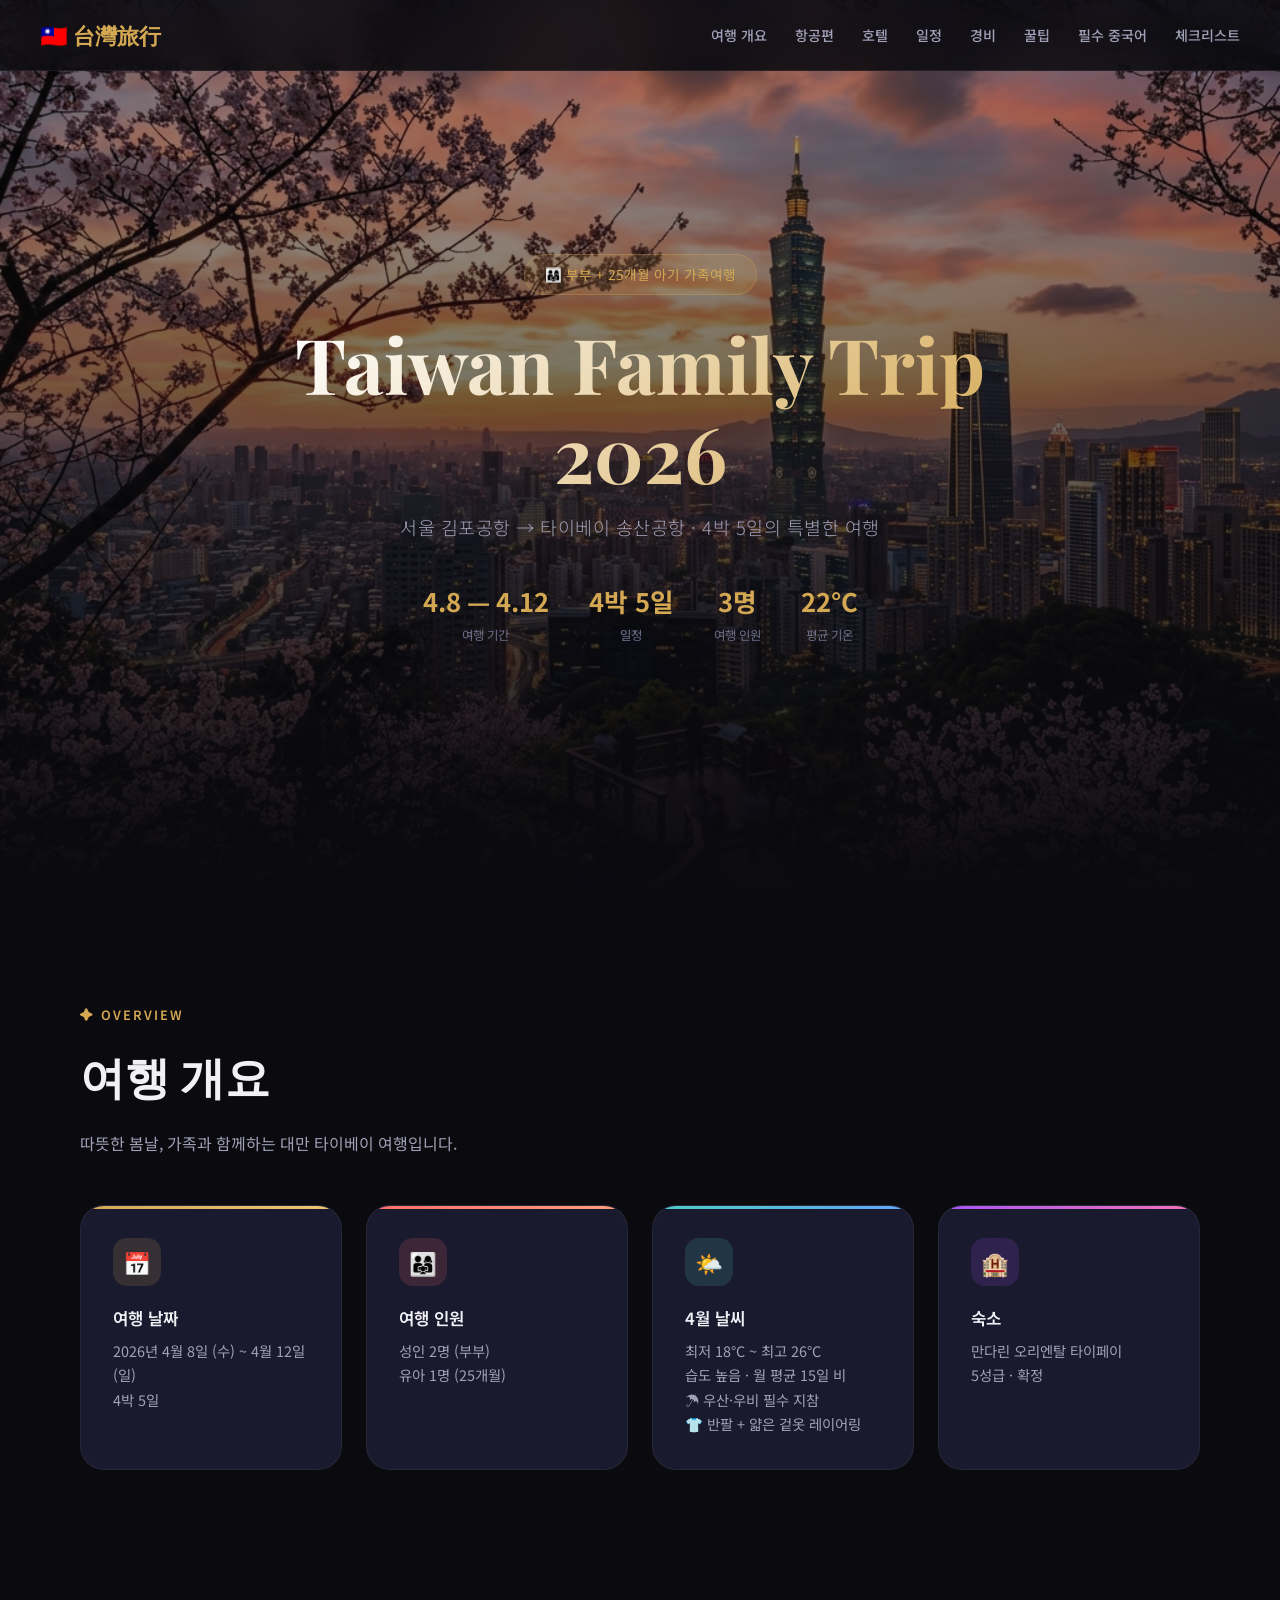
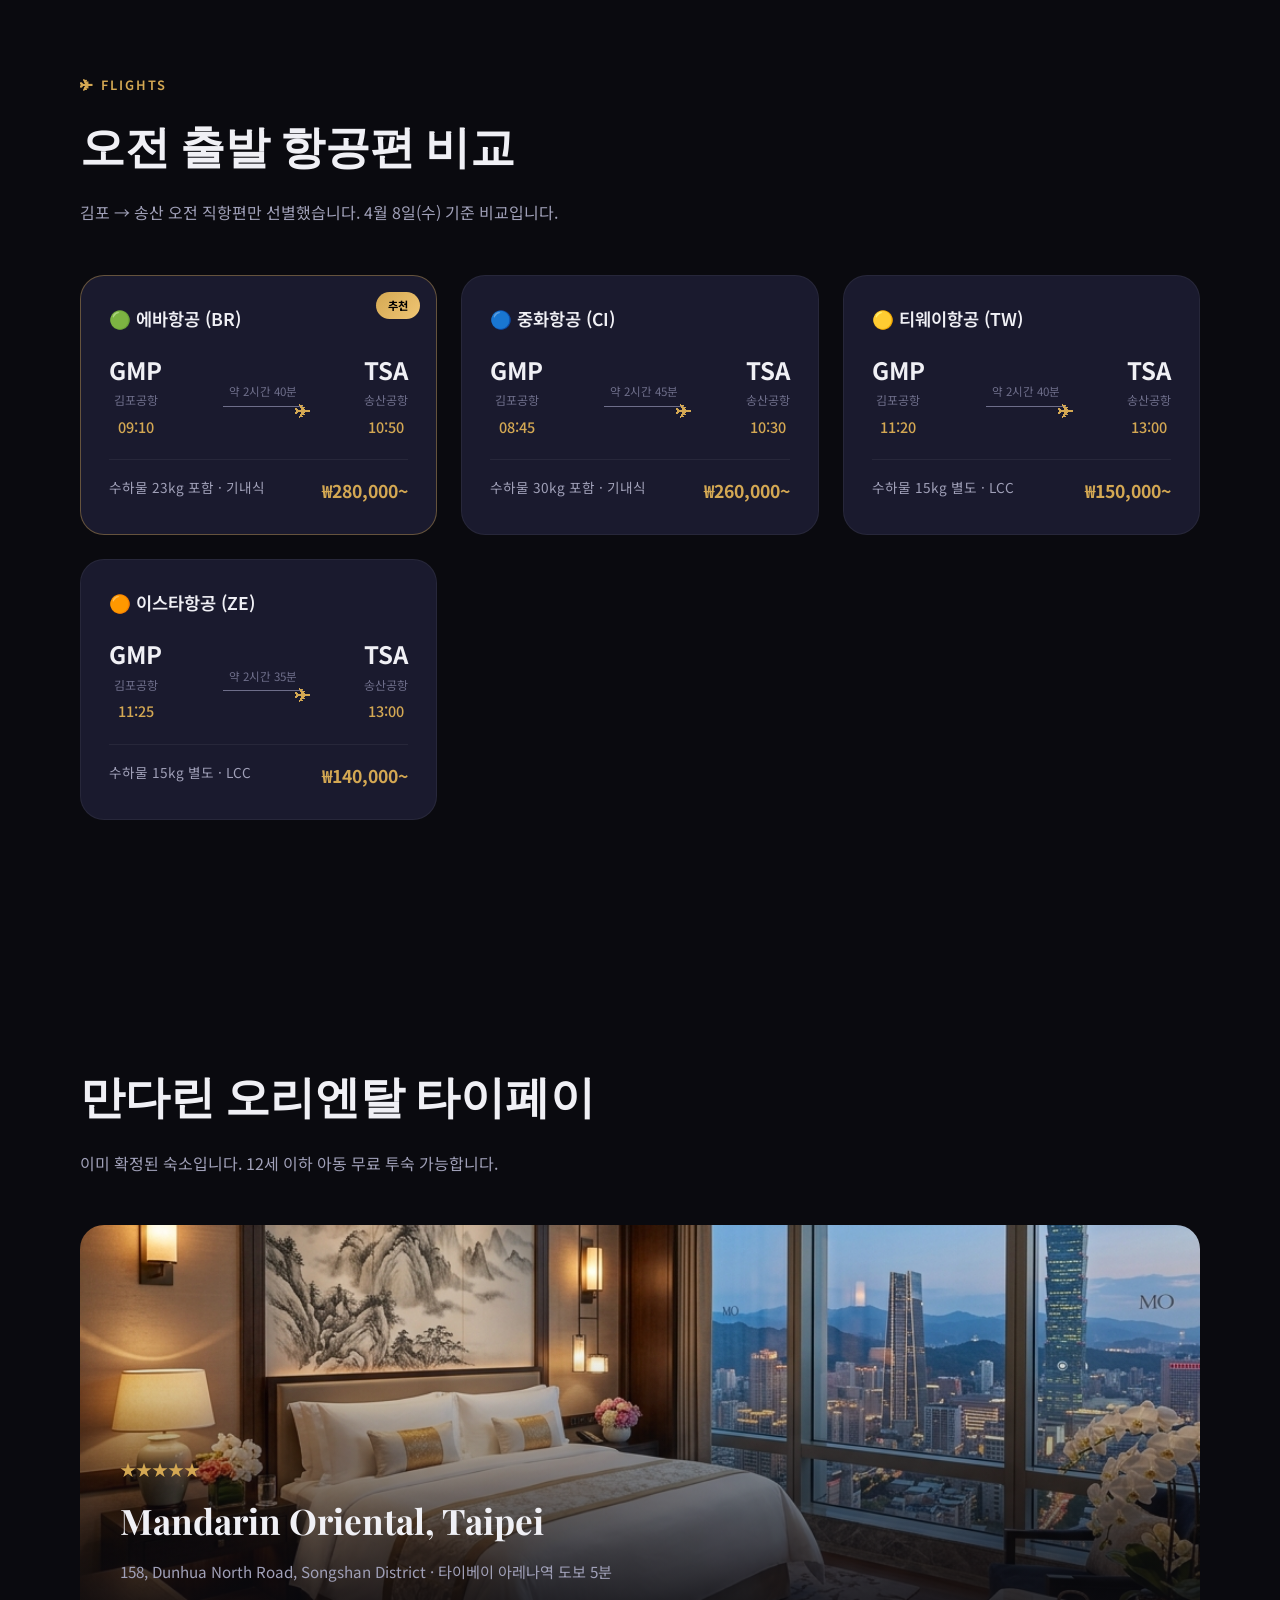
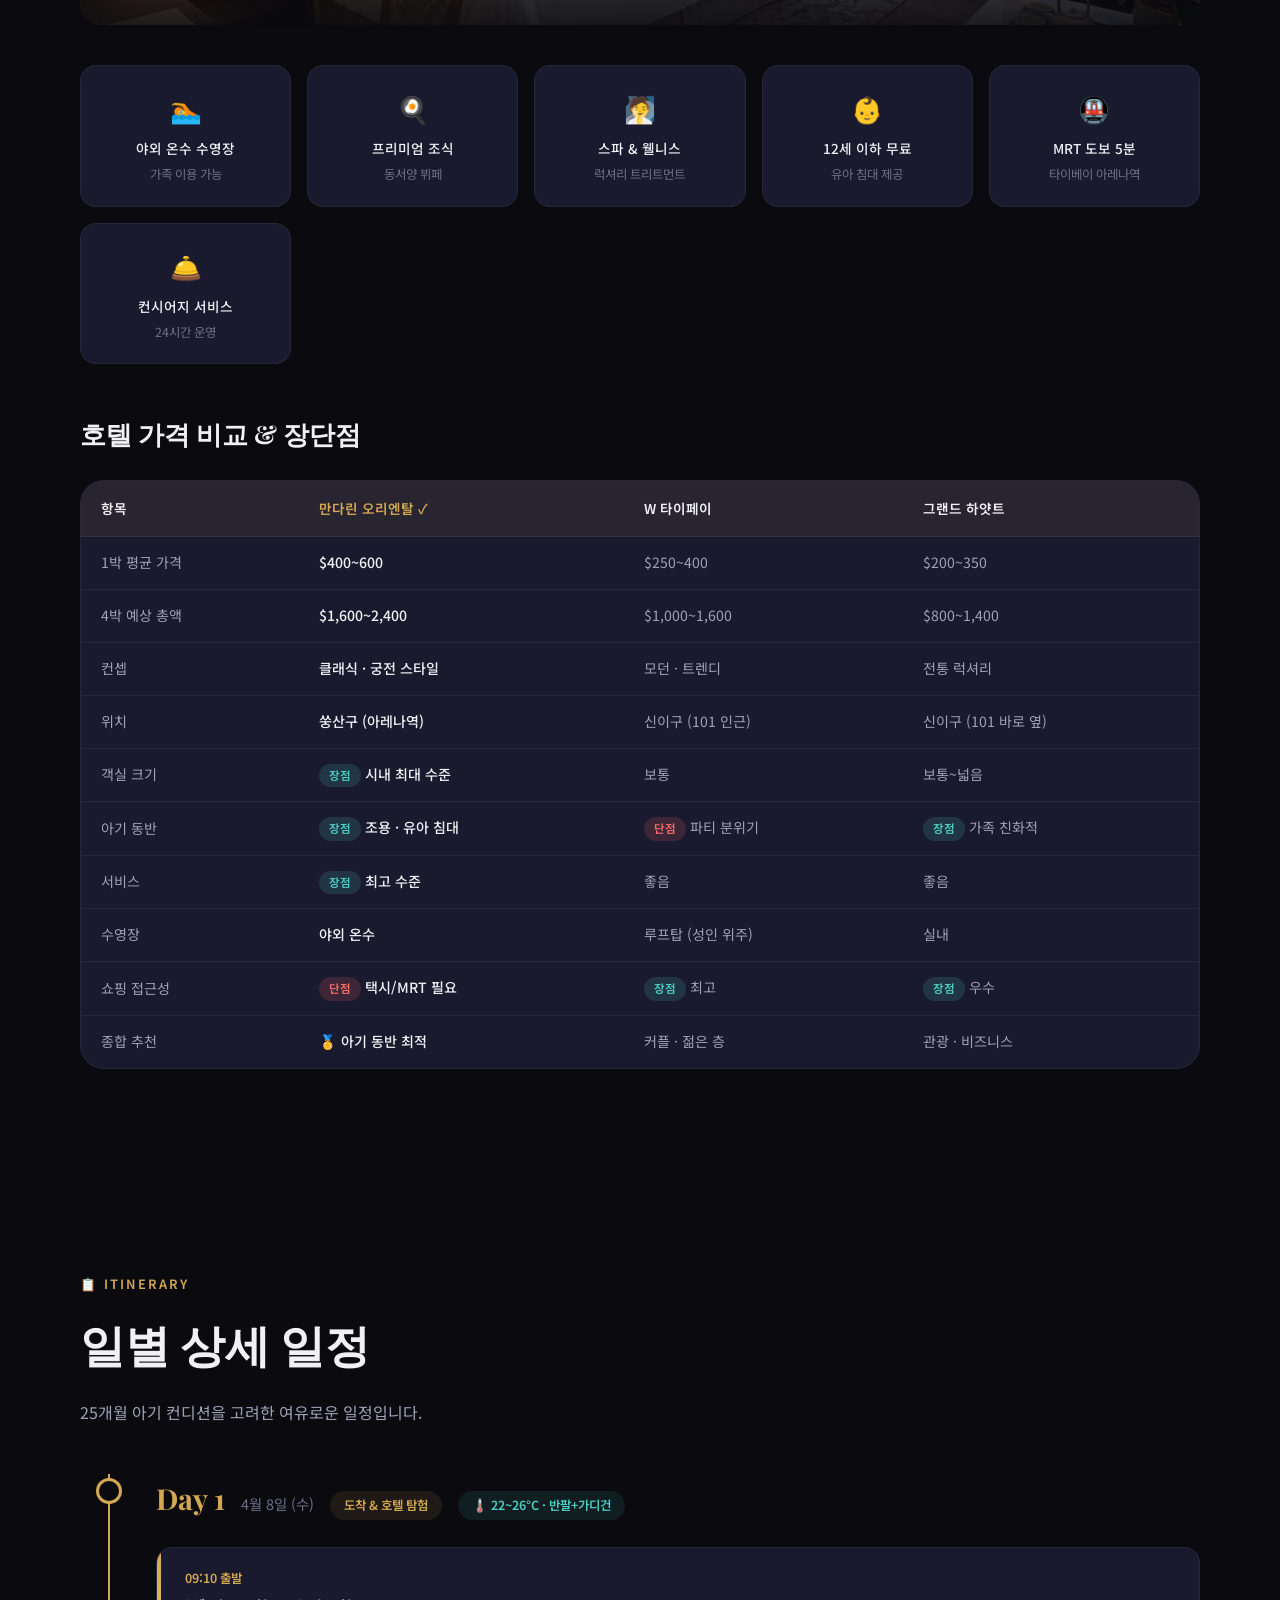
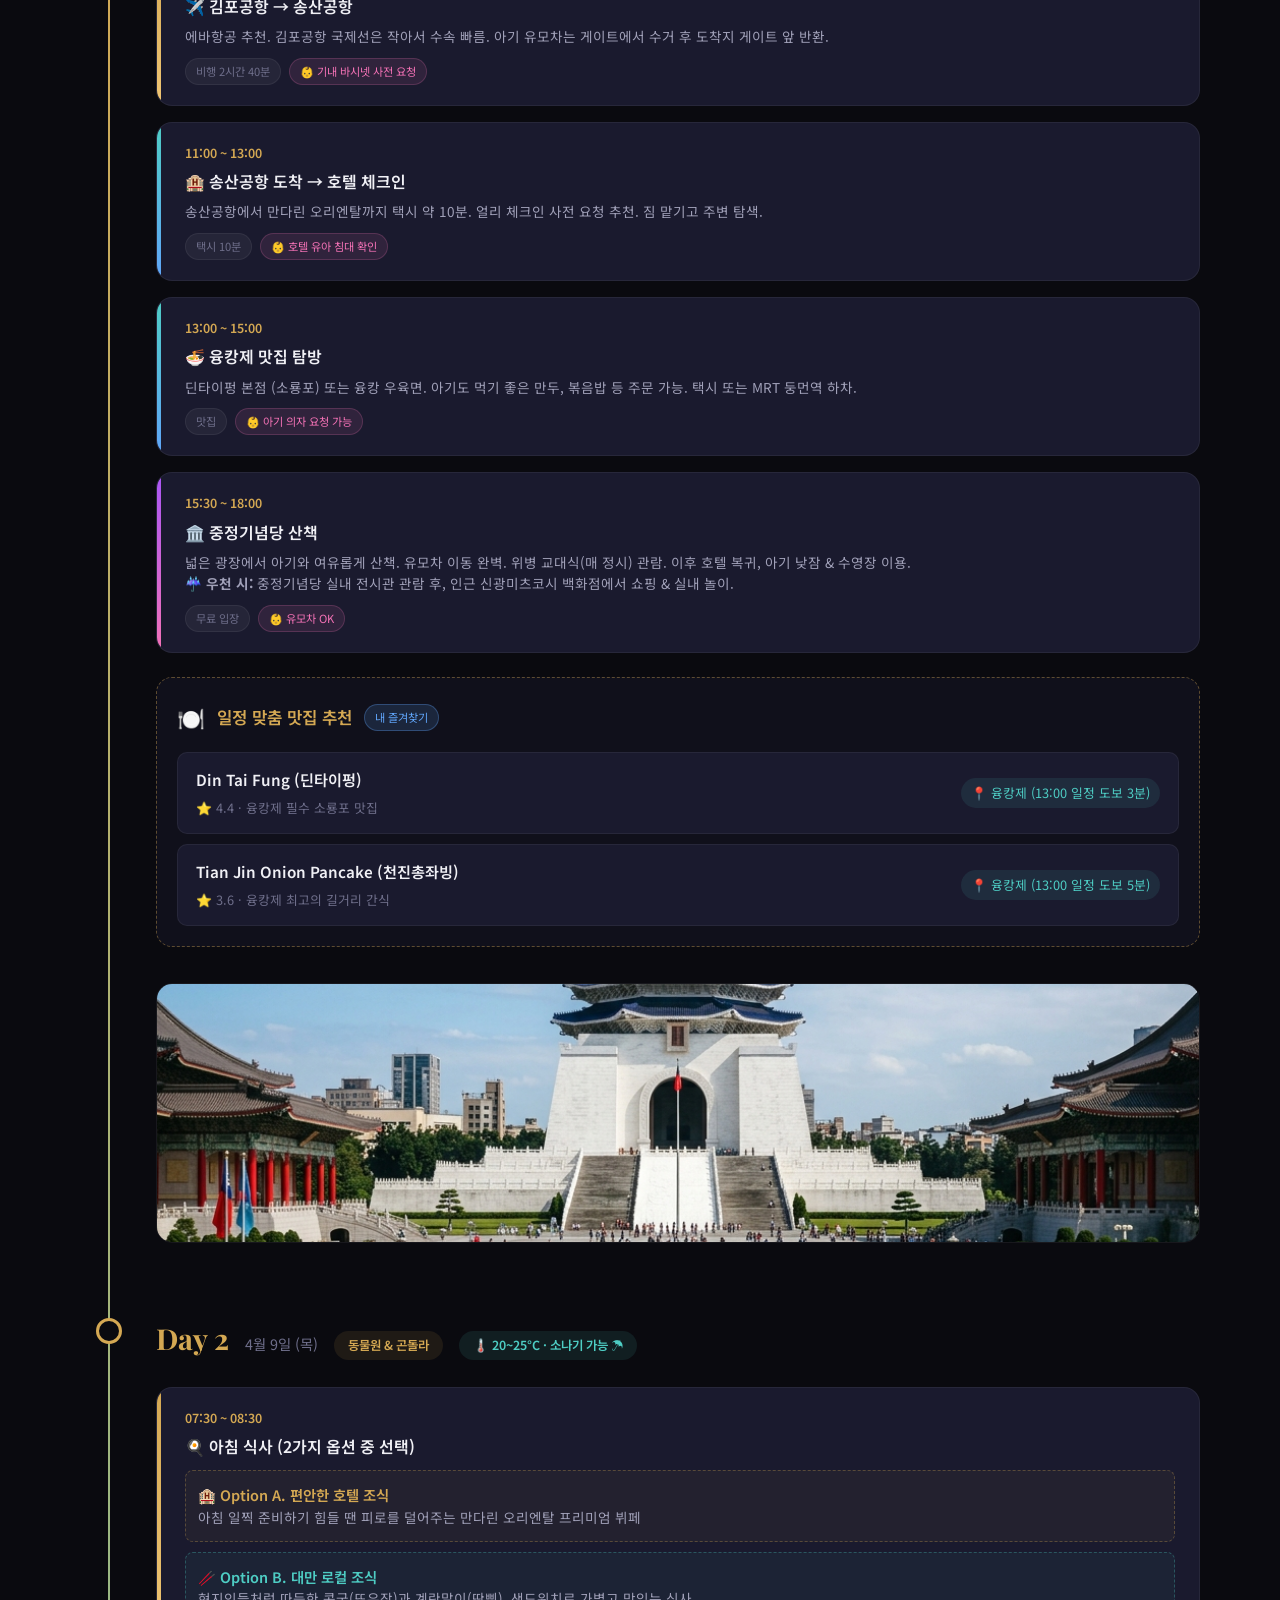
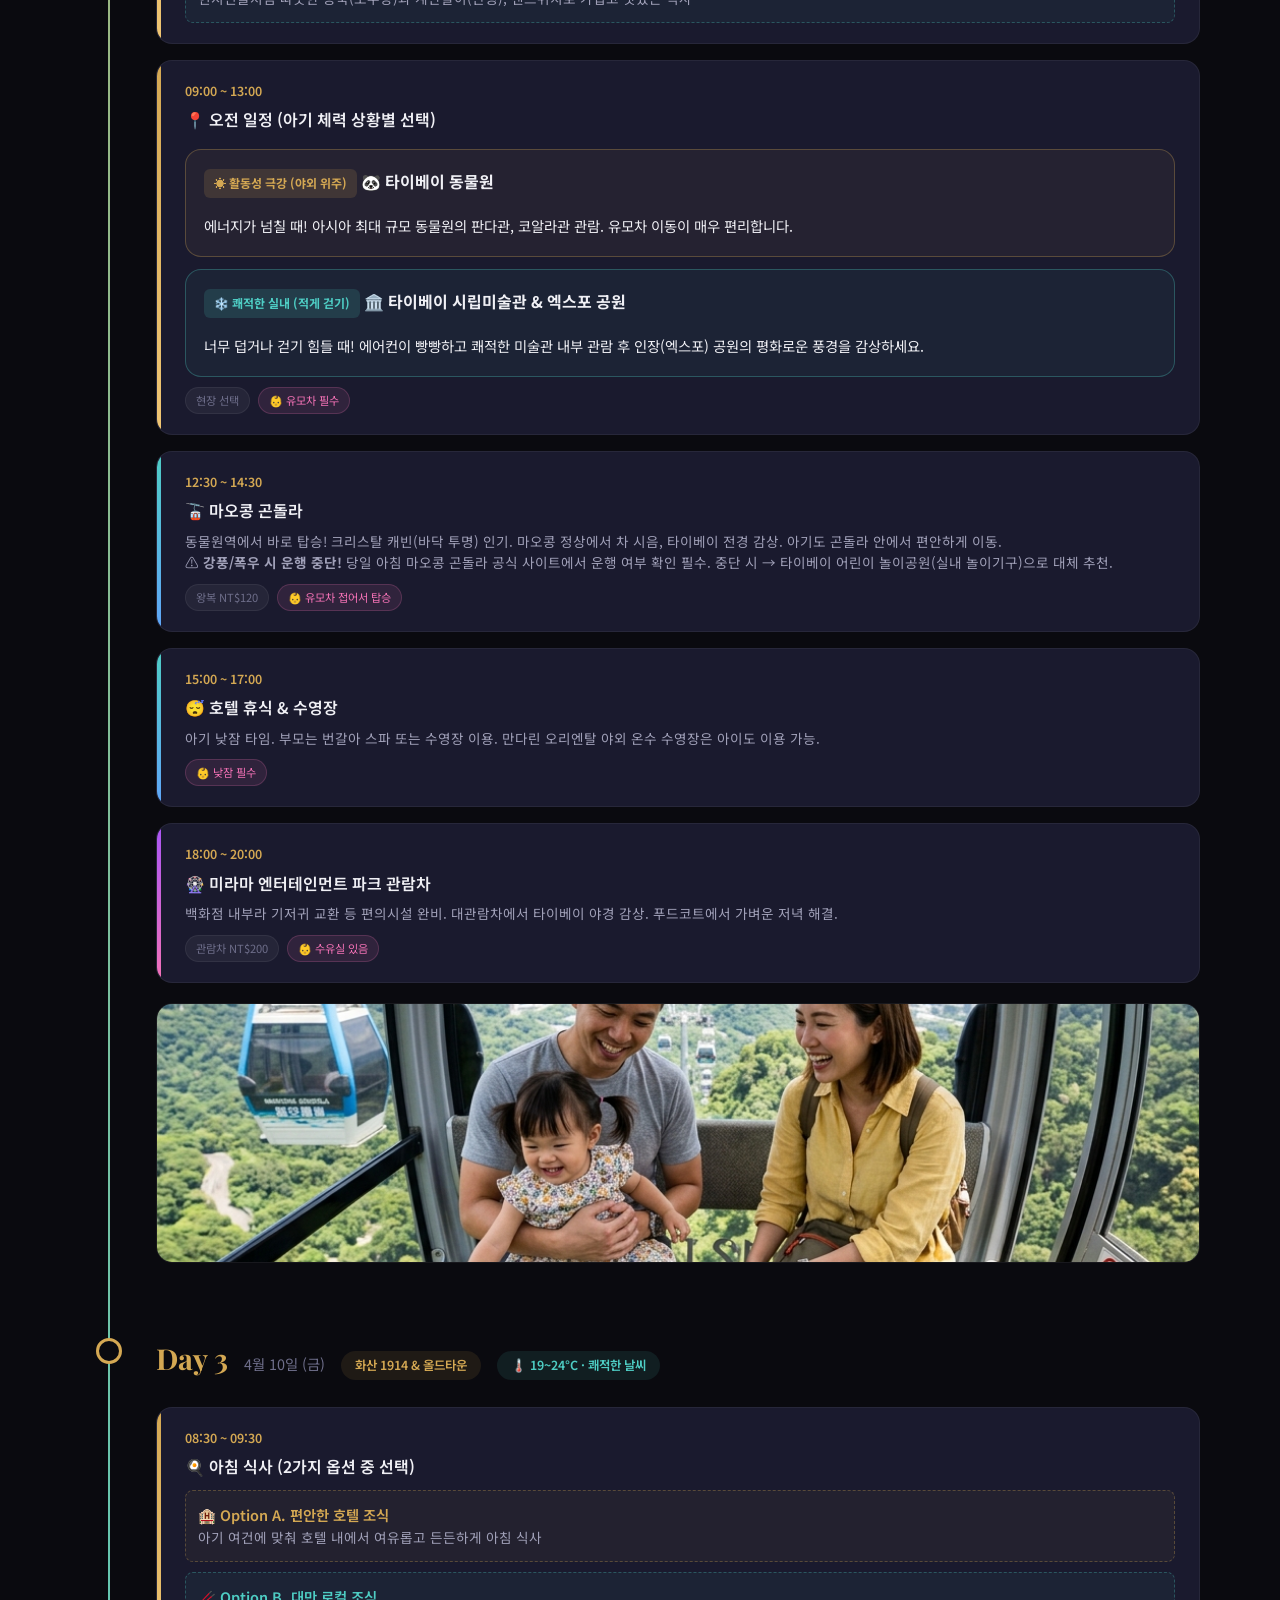
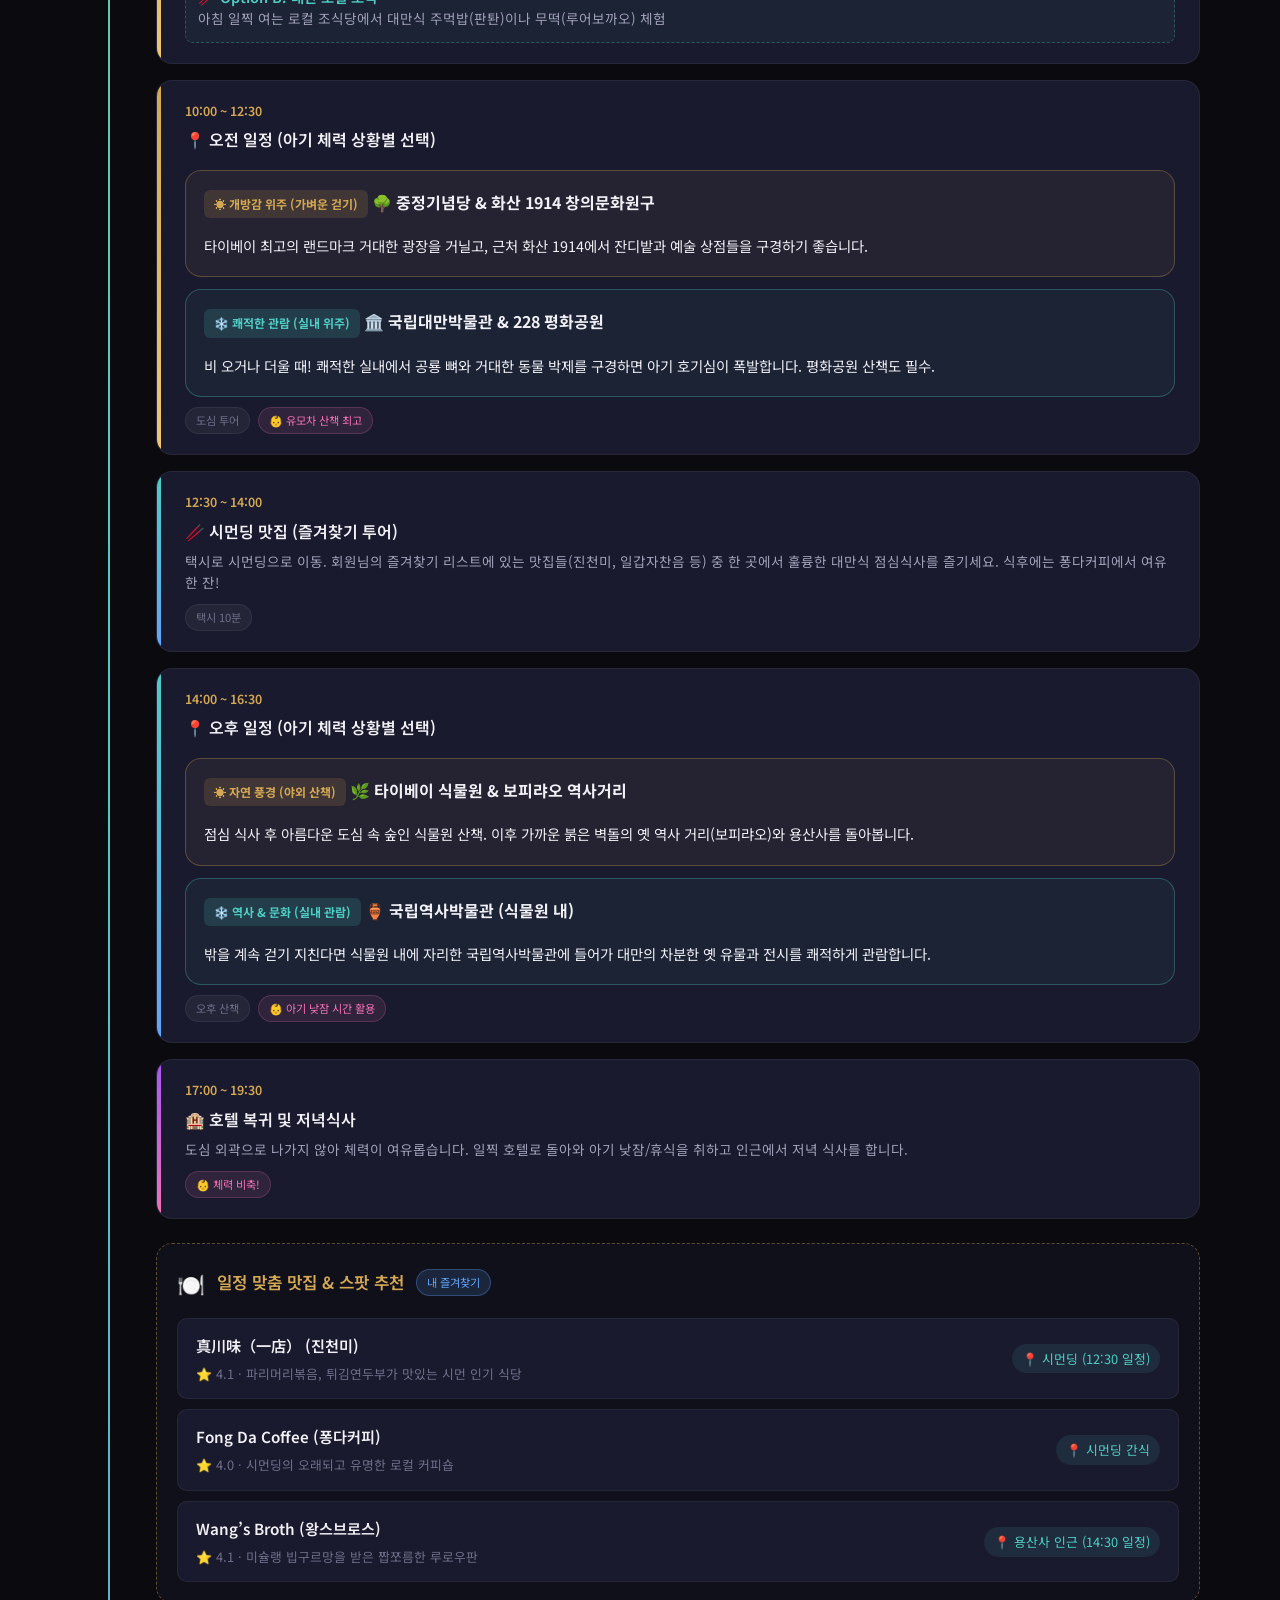
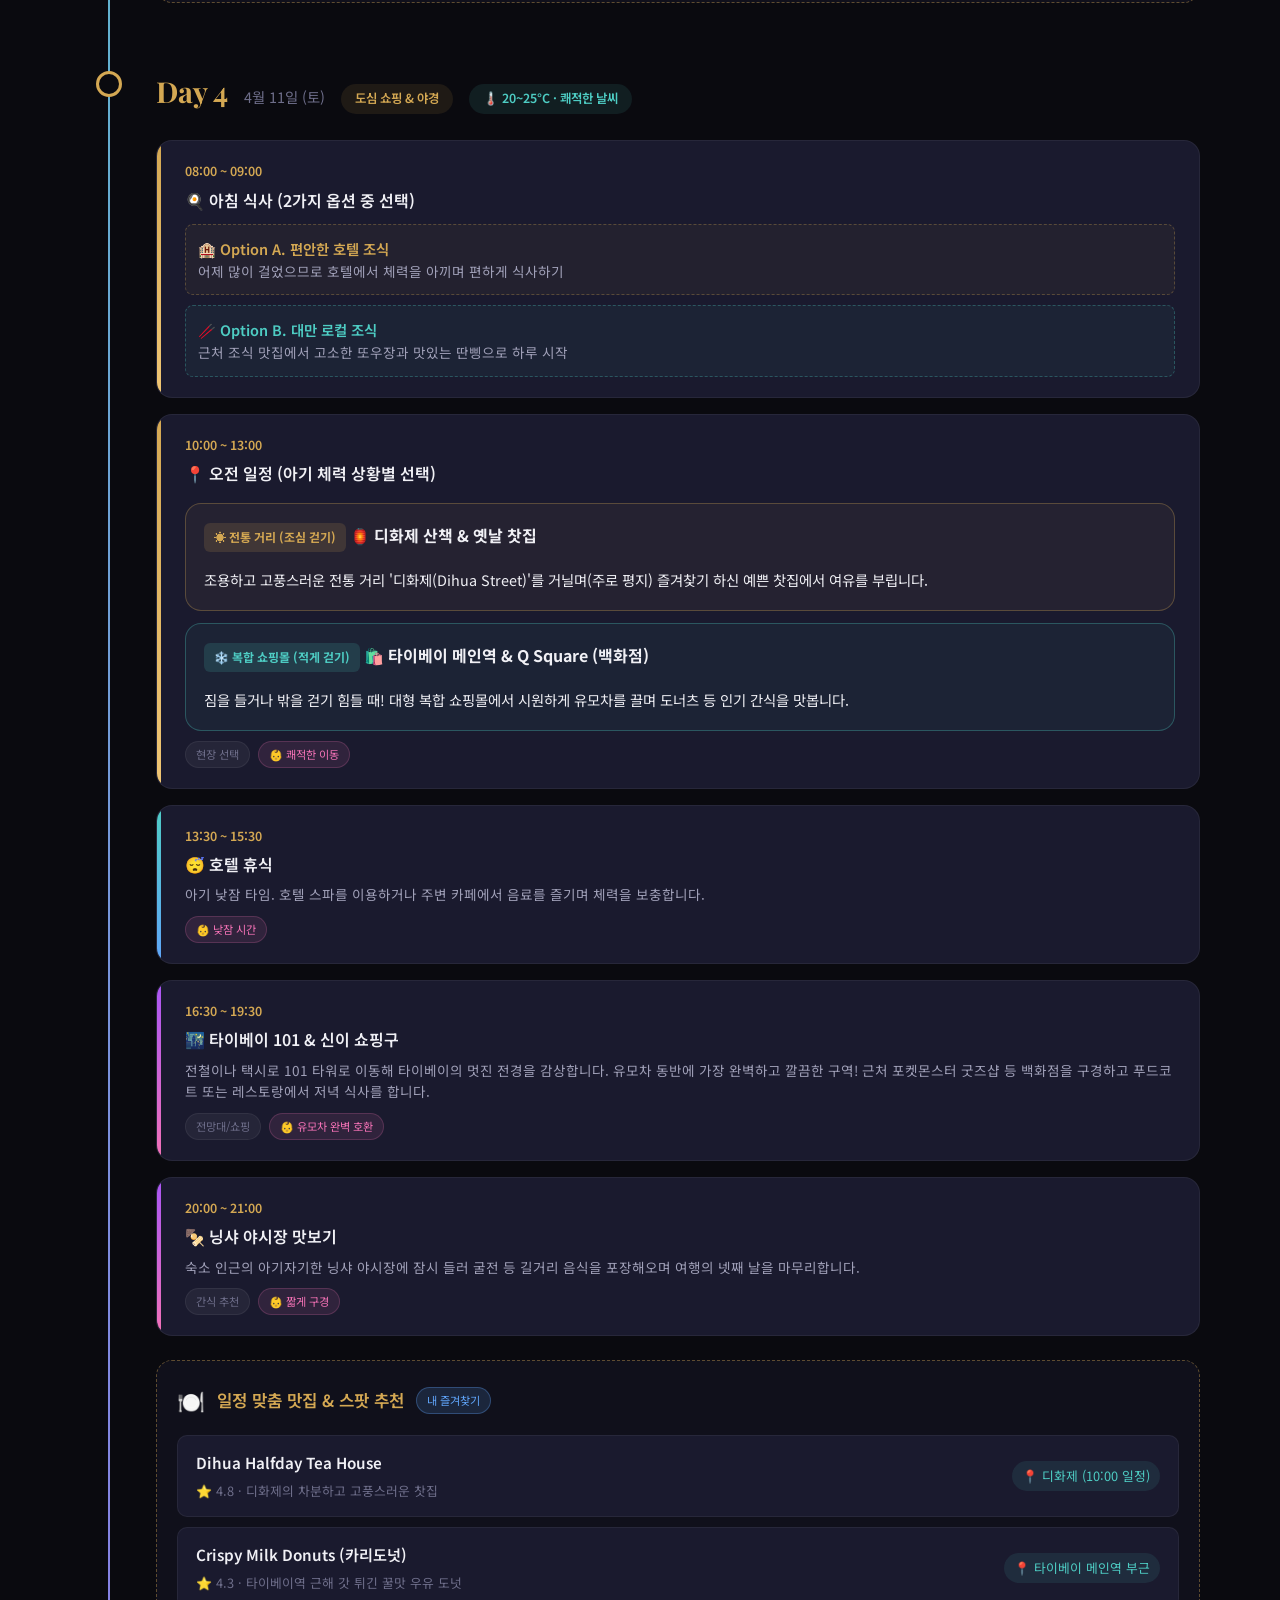
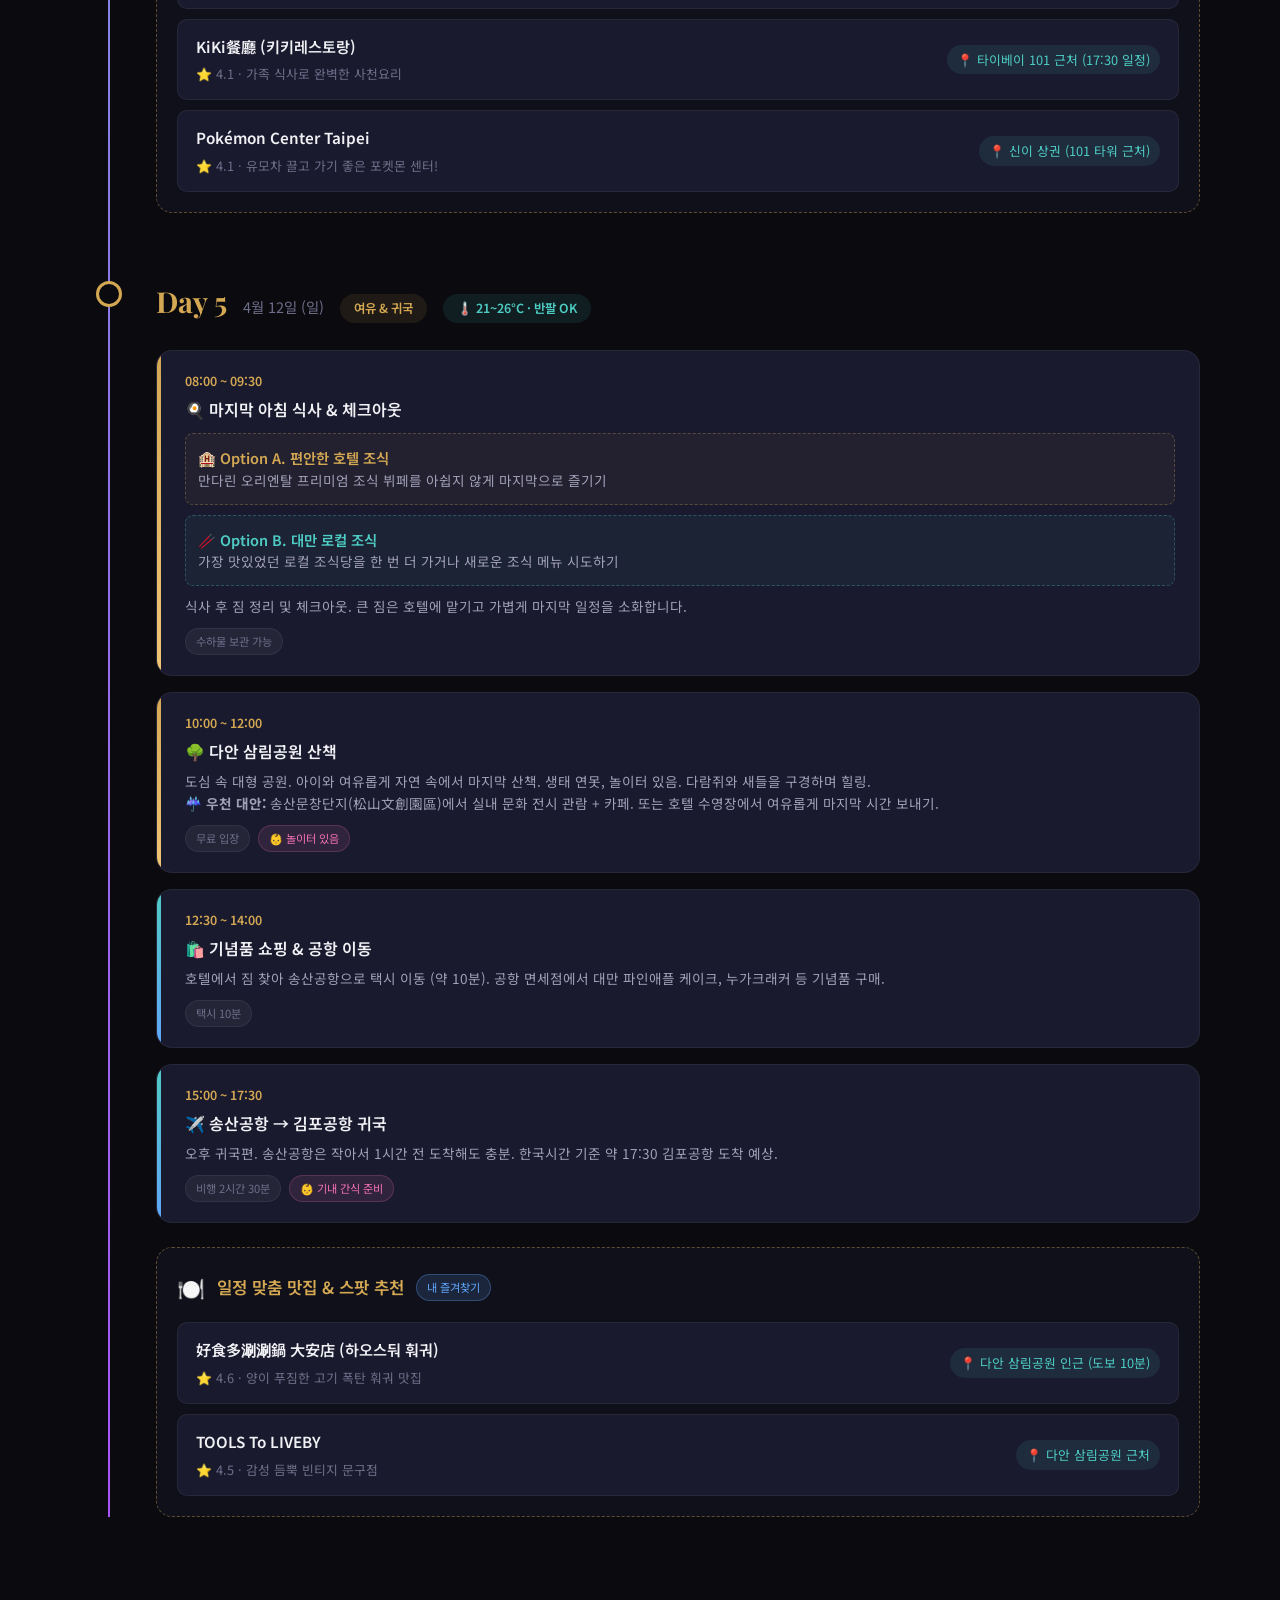
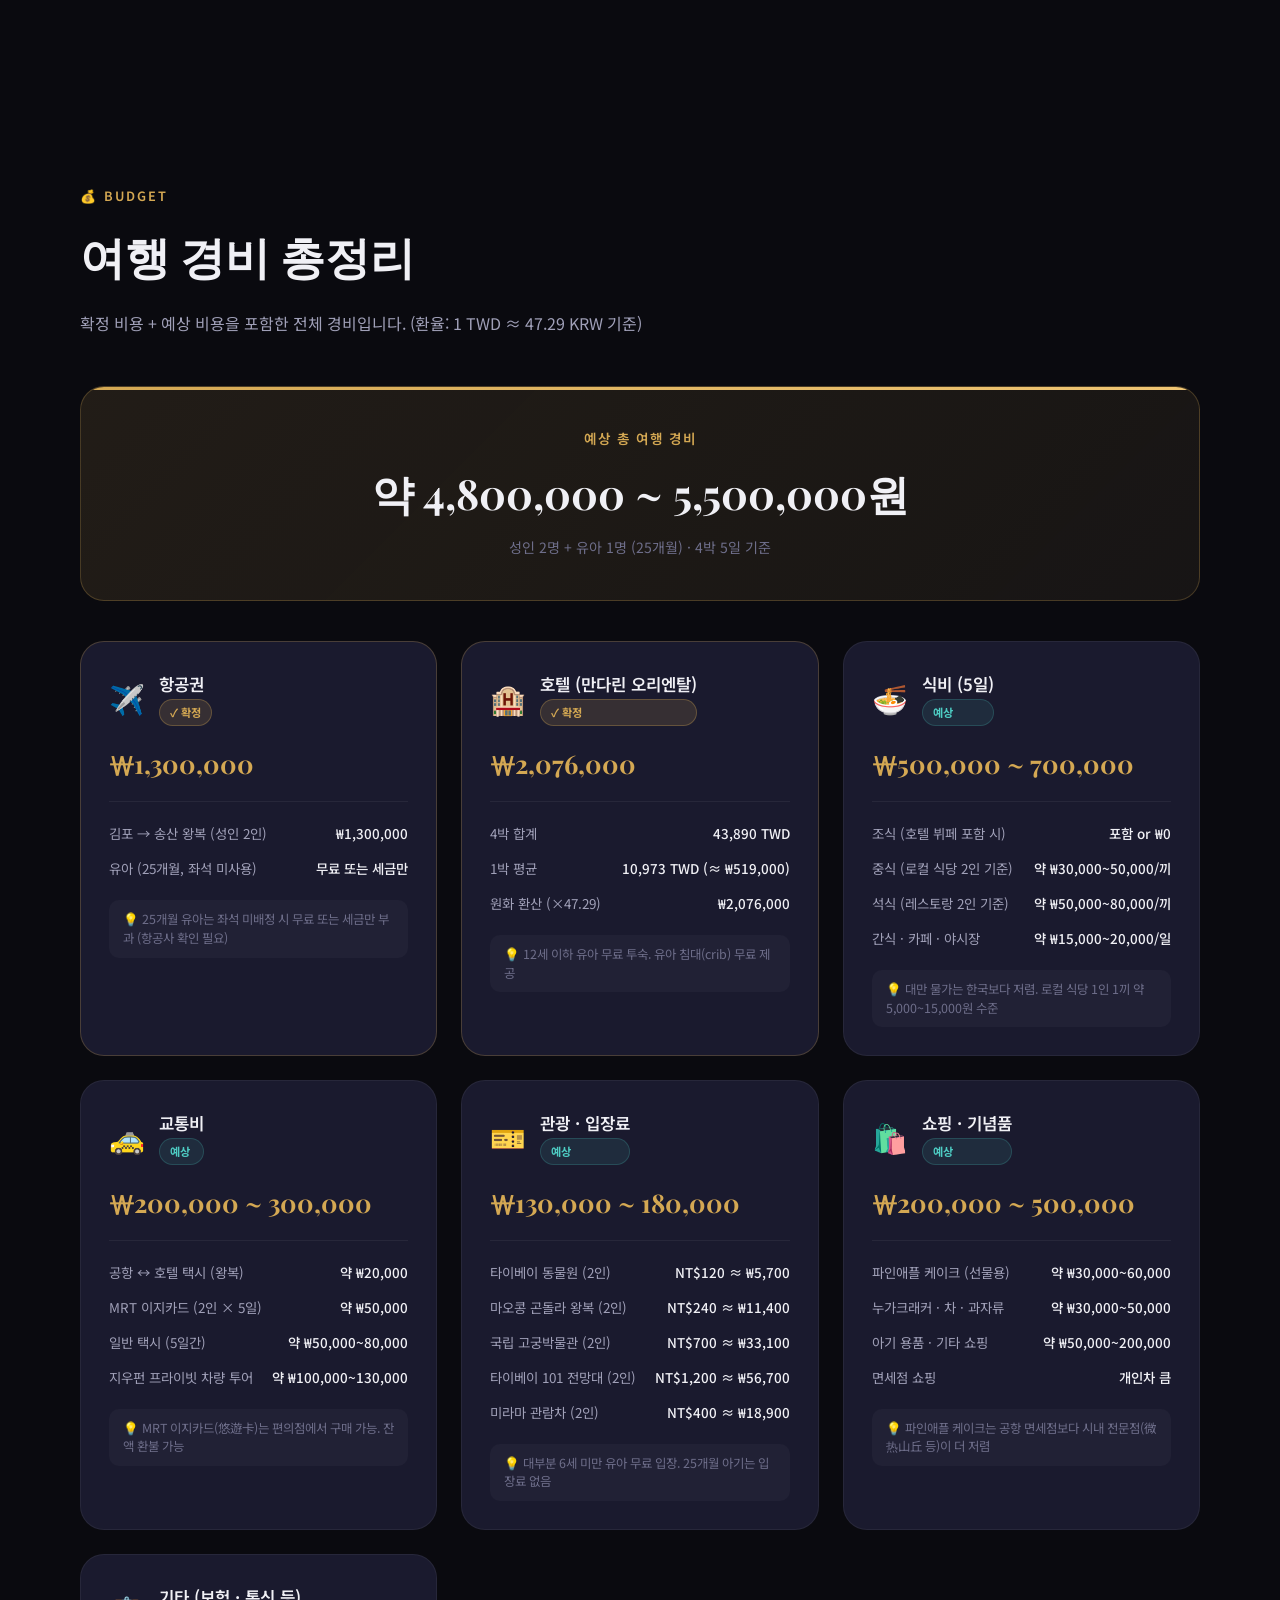
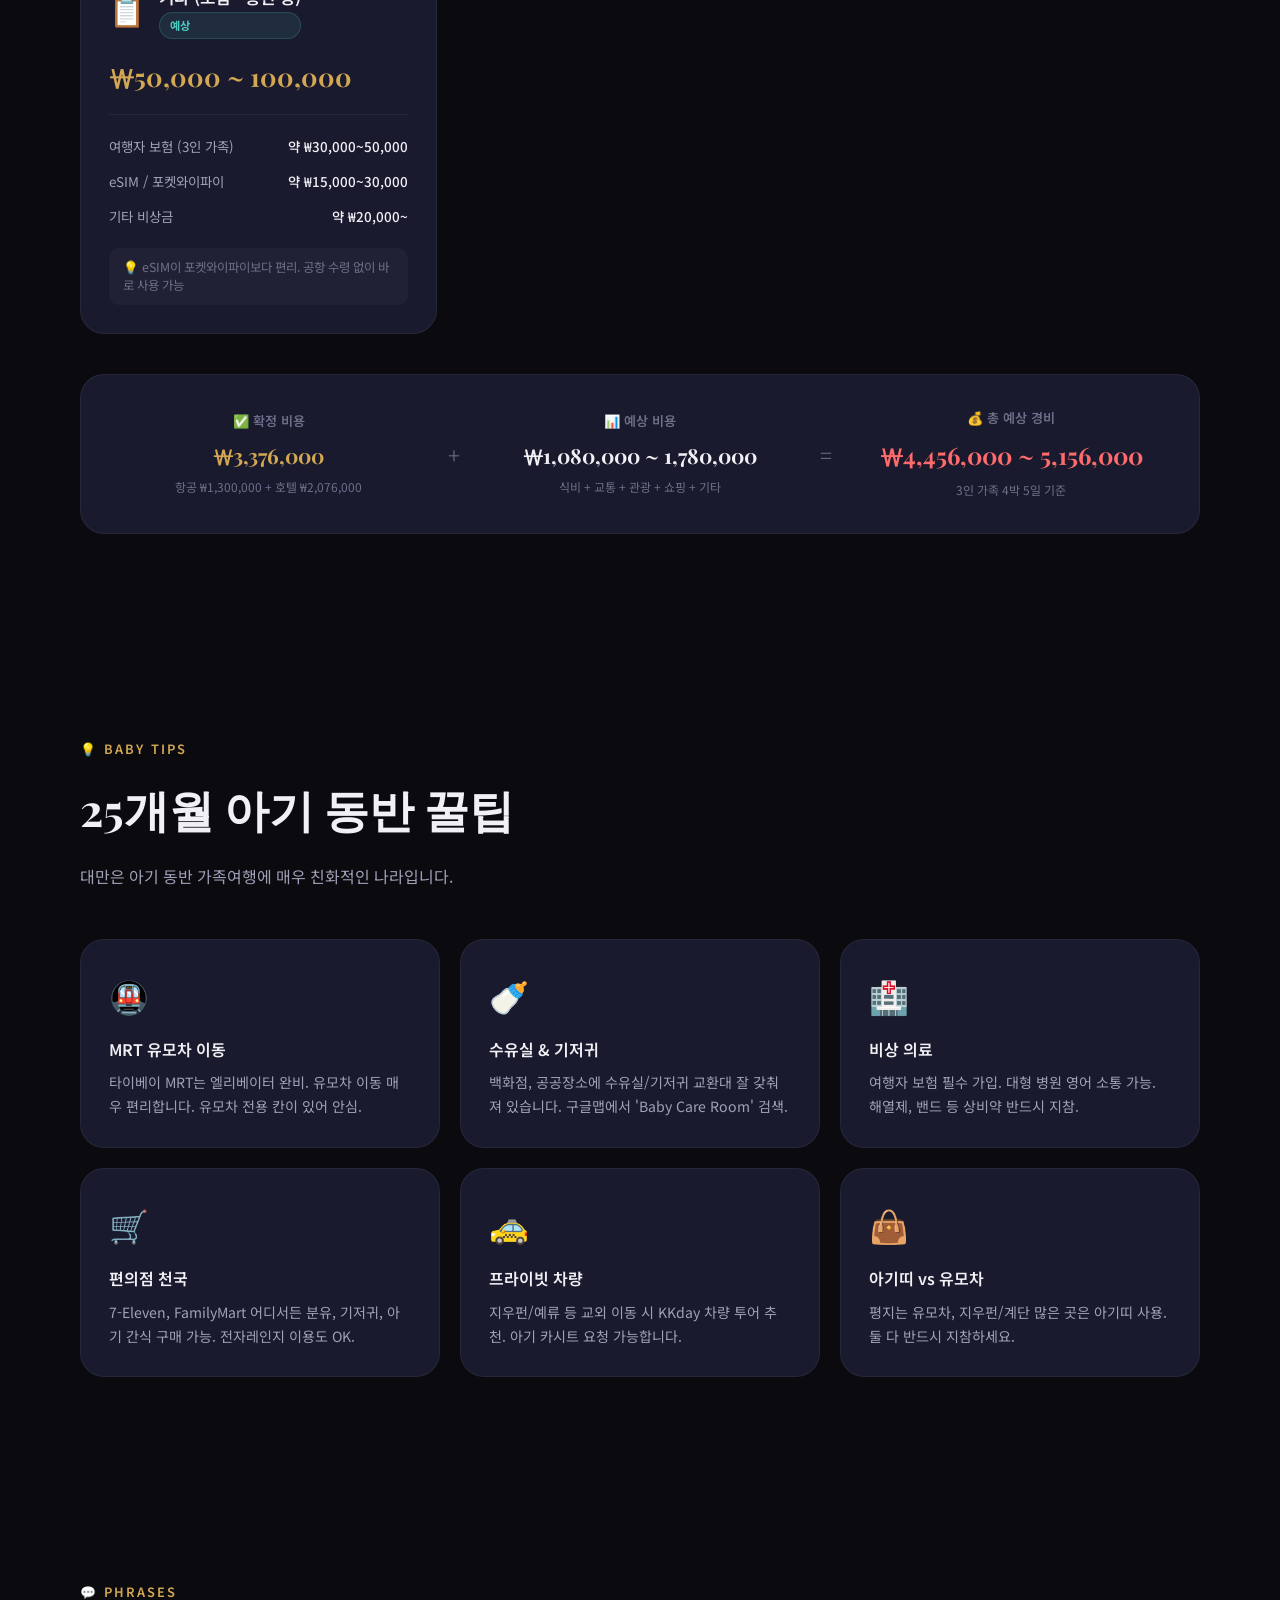
==== index.html @ ef19e32a "대만 여행 일정표 첫 커밋" ====
<!DOCTYPE html>
<html lang="ko">
<head>
  <meta charset="UTF-8">
  <meta name="viewport" content="width=device-width, initial-scale=1.0">
  <meta name="description" content="2026년 4월 8일~12일 서울 김포공항에서 대만 송산공항 가족여행 일정표. 부부 + 25개월 아기와 함께하는 완벽한 타이베이 여행.">
  <title>台灣旅行 — 우리 가족의 대만 여행 일정</title>
  <link rel="stylesheet" href="style.css">
</head>
<body>

<!-- NAV -->
<nav class="nav" id="nav">
  <div class="nav-logo">🇹🇼 台灣旅行</div>
  <ul class="nav-links">
    <li><a href="#overview">여행 개요</a></li>
    <li><a href="#flights">항공편</a></li>
    <li><a href="#hotel">호텔</a></li>
    <li><a href="#itinerary">일정</a></li>
    <li><a href="#budget">경비</a></li>
    <li><a href="#tips">꿀팁</a></li>
    <li><a href="#language">필수 중국어</a></li>
    <li><a href="#checklist">체크리스트</a></li>
  </ul>
</nav>

<!-- HERO -->
<section class="hero">
  <div class="hero-bg"></div>
  <div class="hero-content">
    <div class="hero-badge">👨‍👩‍👧 부부 + 25개월 아기 가족여행</div>
    <h1 class="hero-title">Taiwan Family Trip<br>2026</h1>
    <p class="hero-sub">서울 김포공항 → 타이베이 송산공항 · 4박 5일의 특별한 여행</p>
    <div class="hero-stats">
      <div class="hero-stat"><div class="hero-stat-value">4.8 — 4.12</div><div class="hero-stat-label">여행 기간</div></div>
      <div class="hero-stat"><div class="hero-stat-value">4박 5일</div><div class="hero-stat-label">일정</div></div>
      <div class="hero-stat"><div class="hero-stat-value">3명</div><div class="hero-stat-label">여행 인원</div></div>
      <div class="hero-stat"><div class="hero-stat-value">22°C</div><div class="hero-stat-label">평균 기온</div></div>
    </div>
  </div>
</section>

<!-- OVERVIEW -->
<section class="section" id="overview">
  <div class="section-label animate-on-scroll">✦ OVERVIEW</div>
  <h2 class="section-title animate-on-scroll">여행 개요</h2>
  <p class="section-desc animate-on-scroll">따뜻한 봄날, 가족과 함께하는 대만 타이베이 여행입니다.</p>
  <div class="overview-grid">
    <div class="overview-card animate-on-scroll">
      <div class="ov-icon gold">📅</div>
      <div class="ov-title">여행 날짜</div>
      <div class="ov-value">2026년 4월 8일 (수) ~ 4월 12일 (일)<br>4박 5일</div>
    </div>
    <div class="overview-card animate-on-scroll">
      <div class="ov-icon coral">👨‍👩‍👧</div>
      <div class="ov-title">여행 인원</div>
      <div class="ov-value">성인 2명 (부부)<br>유아 1명 (25개월)</div>
    </div>
    <div class="overview-card animate-on-scroll">
      <div class="ov-icon teal">🌤️</div>
      <div class="ov-title">4월 날씨</div>
      <div class="ov-value">최저 18°C ~ 최고 26°C<br>습도 높음 · 월 평균 15일 비<br>☂️ 우산·우비 필수 지참<br>👕 반팔 + 얇은 겉옷 레이어링</div>
    </div>
    <div class="overview-card animate-on-scroll">
      <div class="ov-icon purple">🏨</div>
      <div class="ov-title">숙소</div>
      <div class="ov-value">만다린 오리엔탈 타이페이<br>5성급 · 확정</div>
    </div>
  </div>
</section>

<!-- FLIGHTS -->
<section class="section" id="flights">
  <div class="section-label animate-on-scroll">✈ FLIGHTS</div>
  <h2 class="section-title animate-on-scroll">오전 출발 항공편 비교</h2>
  <p class="section-desc animate-on-scroll">김포 → 송산 오전 직항편만 선별했습니다. 4월 8일(수) 기준 비교입니다.</p>
  <div class="flight-cards">
    <!-- EVA -->
    <div class="flight-card recommended animate-on-scroll">
      <div class="flight-badge">추천</div>
      <div class="flight-airline">🟢 에바항공 (BR)</div>
      <div class="flight-route">
        <div class="flight-point">
          <div class="flight-code">GMP</div>
          <div class="flight-name">김포공항</div>
          <div class="flight-time">09:10</div>
        </div>
        <div class="flight-arrow">
          <span>약 2시간 40분</span>
          <div class="line"></div>
        </div>
        <div class="flight-point">
          <div class="flight-code">TSA</div>
          <div class="flight-name">송산공항</div>
          <div class="flight-time">10:50</div>
        </div>
      </div>
      <div class="flight-meta">
        <span>수하물 23kg 포함 · 기내식</span>
        <span class="flight-price">₩280,000~</span>
      </div>
    </div>
    <!-- China Airlines -->
    <div class="flight-card animate-on-scroll">
      <div class="flight-airline">🔵 중화항공 (CI)</div>
      <div class="flight-route">
        <div class="flight-point">
          <div class="flight-code">GMP</div>
          <div class="flight-name">김포공항</div>
          <div class="flight-time">08:45</div>
        </div>
        <div class="flight-arrow">
          <span>약 2시간 45분</span>
          <div class="line"></div>
        </div>
        <div class="flight-point">
          <div class="flight-code">TSA</div>
          <div class="flight-name">송산공항</div>
          <div class="flight-time">10:30</div>
        </div>
      </div>
      <div class="flight-meta">
        <span>수하물 30kg 포함 · 기내식</span>
        <span class="flight-price">₩260,000~</span>
      </div>
    </div>
    <!-- T'way -->
    <div class="flight-card animate-on-scroll">
      <div class="flight-airline">🟡 티웨이항공 (TW)</div>
      <div class="flight-route">
        <div class="flight-point">
          <div class="flight-code">GMP</div>
          <div class="flight-name">김포공항</div>
          <div class="flight-time">11:20</div>
        </div>
        <div class="flight-arrow">
          <span>약 2시간 40분</span>
          <div class="line"></div>
        </div>
        <div class="flight-point">
          <div class="flight-code">TSA</div>
          <div class="flight-name">송산공항</div>
          <div class="flight-time">13:00</div>
        </div>
      </div>
      <div class="flight-meta">
        <span>수하물 15kg 별도 · LCC</span>
        <span class="flight-price">₩150,000~</span>
      </div>
    </div>
    <!-- Eastar -->
    <div class="flight-card animate-on-scroll">
      <div class="flight-airline">🟠 이스타항공 (ZE)</div>
      <div class="flight-route">
        <div class="flight-point">
          <div class="flight-code">GMP</div>
          <div class="flight-name">김포공항</div>
          <div class="flight-time">11:25</div>
        </div>
        <div class="flight-arrow">
          <span>약 2시간 35분</span>
          <div class="line"></div>
        </div>
        <div class="flight-point">
          <div class="flight-code">TSA</div>
          <div class="flight-name">송산공항</div>
          <div class="flight-time">13:00</div>
        </div>
      </div>
      <div class="flight-meta">
        <span>수하물 15kg 별도 · LCC</span>
        <span class="flight-price">₩140,000~</span>
      </div>
    </div>
  </div>
</section>

<!-- HOTEL -->
<section class="section" id="hotel">
  <div class="section-label animate-on-scroll">🏨 HOTEL</div>
  <h2 class="section-title animate-on-scroll">만다린 오리엔탈 타이페이</h2>
  <p class="section-desc animate-on-scroll">이미 확정된 숙소입니다. 12세 이하 아동 무료 투숙 가능합니다.</p>

  <div class="hotel-hero animate-on-scroll">
    <img src="images/mandarin_oriental.png" alt="만다린 오리엔탈 타이페이">
    <div class="hotel-hero-overlay">
      <div class="hotel-stars">★★★★★</div>
      <div class="hotel-hero-title">Mandarin Oriental, Taipei</div>
      <div class="hotel-hero-sub">158, Dunhua North Road, Songshan District · 타이베이 아레나역 도보 5분</div>
    </div>
  </div>

  <div class="hotel-features animate-on-scroll">
    <div class="hotel-feature"><div class="hotel-feature-icon">🏊</div><div class="hotel-feature-name">야외 온수 수영장</div><div class="hotel-feature-desc">가족 이용 가능</div></div>
    <div class="hotel-feature"><div class="hotel-feature-icon">🍳</div><div class="hotel-feature-name">프리미엄 조식</div><div class="hotel-feature-desc">동서양 뷔페</div></div>
    <div class="hotel-feature"><div class="hotel-feature-icon">🧖</div><div class="hotel-feature-name">스파 & 웰니스</div><div class="hotel-feature-desc">럭셔리 트리트먼트</div></div>
    <div class="hotel-feature"><div class="hotel-feature-icon">👶</div><div class="hotel-feature-name">12세 이하 무료</div><div class="hotel-feature-desc">유아 침대 제공</div></div>
    <div class="hotel-feature"><div class="hotel-feature-icon">🚇</div><div class="hotel-feature-name">MRT 도보 5분</div><div class="hotel-feature-desc">타이베이 아레나역</div></div>
    <div class="hotel-feature"><div class="hotel-feature-icon">🛎️</div><div class="hotel-feature-name">컨시어지 서비스</div><div class="hotel-feature-desc">24시간 운영</div></div>
  </div>

  <!-- Comparison Table -->
  <div class="hotel-compare animate-on-scroll">
    <h3 class="hotel-compare-title">호텔 가격 비교 & 장단점</h3>
    <div style="overflow-x:auto;">
    <table class="compare-table">
      <thead>
        <tr>
          <th>항목</th>
          <th class="highlight">만다린 오리엔탈 ✓</th>
          <th>W 타이페이</th>
          <th>그랜드 하얏트</th>
        </tr>
      </thead>
      <tbody>
        <tr>
          <td>1박 평균 가격</td>
          <td class="highlight">$400~600</td>
          <td>$250~400</td>
          <td>$200~350</td>
        </tr>
        <tr>
          <td>4박 예상 총액</td>
          <td class="highlight">$1,600~2,400</td>
          <td>$1,000~1,600</td>
          <td>$800~1,400</td>
        </tr>
        <tr>
          <td>컨셉</td>
          <td class="highlight">클래식 · 궁전 스타일</td>
          <td>모던 · 트렌디</td>
          <td>전통 럭셔리</td>
        </tr>
        <tr>
          <td>위치</td>
          <td class="highlight">쑹산구 (아레나역)</td>
          <td>신이구 (101 인근)</td>
          <td>신이구 (101 바로 옆)</td>
        </tr>
        <tr>
          <td>객실 크기</td>
          <td class="highlight"><span class="tag-pro">장점</span> 시내 최대 수준</td>
          <td>보통</td>
          <td>보통~넓음</td>
        </tr>
        <tr>
          <td>아기 동반</td>
          <td class="highlight"><span class="tag-pro">장점</span> 조용 · 유아 침대</td>
          <td><span class="tag-con">단점</span> 파티 분위기</td>
          <td><span class="tag-pro">장점</span> 가족 친화적</td>
        </tr>
        <tr>
          <td>서비스</td>
          <td class="highlight"><span class="tag-pro">장점</span> 최고 수준</td>
          <td>좋음</td>
          <td>좋음</td>
        </tr>
        <tr>
          <td>수영장</td>
          <td class="highlight">야외 온수</td>
          <td>루프탑 (성인 위주)</td>
          <td>실내</td>
        </tr>
        <tr>
          <td>쇼핑 접근성</td>
          <td class="highlight"><span class="tag-con">단점</span> 택시/MRT 필요</td>
          <td><span class="tag-pro">장점</span> 최고</td>
          <td><span class="tag-pro">장점</span> 우수</td>
        </tr>
        <tr>
          <td>종합 추천</td>
          <td class="highlight">🥇 아기 동반 최적</td>
          <td>커플 · 젊은 층</td>
          <td>관광 · 비즈니스</td>
        </tr>
      </tbody>
    </table>
    </div>
  </div>
</section>

<!-- ITINERARY -->
<section class="section" id="itinerary">
  <div class="section-label animate-on-scroll">📋 ITINERARY</div>
  <h2 class="section-title animate-on-scroll">일별 상세 일정</h2>
  <p class="section-desc animate-on-scroll">25개월 아기 컨디션을 고려한 여유로운 일정입니다.</p>

  <div class="timeline">

    <!-- DAY 1 -->
    <div class="day-block animate-on-scroll">
      <div class="day-dot"></div>
      <div class="day-header">
        <span class="day-number">Day 1</span>
        <span class="day-date">4월 8일 (수)</span>
        <span class="day-theme">도착 & 호텔 탐험</span>
        <span class="day-theme" style="background:rgba(78,205,196,0.1);color:#4ecdc4;">🌡️ 22~26°C · 반팔+가디건</span>
      </div>
      <div class="schedule-cards">
        <div class="schedule-card">
          <div class="schedule-time-bar morning"></div>
          <div class="schedule-body">
            <div class="schedule-time">09:10 출발</div>
            <div class="schedule-title">✈️ 김포공항 → 송산공항</div>
            <div class="schedule-desc">에바항공 추천. 김포공항 국제선은 작아서 수속 빠름. 아기 유모차는 게이트에서 수거 후 도착지 게이트 앞 반환.</div>
            <div class="schedule-tags">
              <span class="schedule-tag">비행 2시간 40분</span>
              <span class="schedule-tag baby">👶 기내 바시넷 사전 요청</span>
            </div>
          </div>
        </div>
        <div class="schedule-card">
          <div class="schedule-time-bar afternoon"></div>
          <div class="schedule-body">
            <div class="schedule-time">11:00 ~ 13:00</div>
            <div class="schedule-title">🏨 송산공항 도착 → 호텔 체크인</div>
            <div class="schedule-desc">송산공항에서 만다린 오리엔탈까지 택시 약 10분. 얼리 체크인 사전 요청 추천. 짐 맡기고 주변 탐색.</div>
            <div class="schedule-tags">
              <span class="schedule-tag">택시 10분</span>
              <span class="schedule-tag baby">👶 호텔 유아 침대 확인</span>
            </div>
          </div>
        </div>
        <div class="schedule-card">
          <div class="schedule-time-bar afternoon"></div>
          <div class="schedule-body">
            <div class="schedule-time">13:00 ~ 15:00</div>
            <div class="schedule-title">🍜 융캉제 맛집 탐방</div>
            <div class="schedule-desc">딘타이펑 본점 (소룡포) 또는 융캉 우육면. 아기도 먹기 좋은 만두, 볶음밥 등 주문 가능. 택시 또는 MRT 둥먼역 하차.</div>
            <div class="schedule-tags">
              <span class="schedule-tag">맛집</span>
              <span class="schedule-tag baby">👶 아기 의자 요청 가능</span>
            </div>
          </div>
        </div>
        <div class="schedule-card">
          <div class="schedule-time-bar evening"></div>
          <div class="schedule-body">
            <div class="schedule-time">15:30 ~ 18:00</div>
            <div class="schedule-title">🏛️ 중정기념당 산책</div>
            <div class="schedule-desc">넓은 광장에서 아기와 여유롭게 산책. 유모차 이동 완벽. 위병 교대식(매 정시) 관람. 이후 호텔 복귀, 아기 낮잠 & 수영장 이용.<br>☔ <strong>우천 시:</strong> 중정기념당 실내 전시관 관람 후, 인근 신광미츠코시 백화점에서 쇼핑 & 실내 놀이.</div>
            <div class="schedule-tags">
              <span class="schedule-tag">무료 입장</span>
              <span class="schedule-tag baby">👶 유모차 OK</span>
            </div>
          </div>
        </div>
      </div>

      <div class="restaurant-recommendation animate-on-scroll">
        <div class="rest-header">
          <div class="rest-icon">🍽️</div>
          <div class="rest-title">일정 맞춤 맛집 추천</div>
          <div class="rest-badge">내 즐겨찾기</div>
        </div>
        <div class="rest-list">
          <a href="https://maps.google.com/?q=Din+Tai+Fung" target="_blank" class="rest-item">
            <div class="rest-item-info">
              <div class="rest-name">Din Tai Fung (딘타이펑)</div>
              <div class="rest-desc">⭐ 4.4 · 융캉제 필수 소룡포 맛집</div>
            </div>
            <div class="rest-loc">📍 융캉제 (13:00 일정 도보 3분)</div>
          </a>
          <a href="https://maps.google.com/?q=Tian+Jin+Onion+Pancake" target="_blank" class="rest-item">
            <div class="rest-item-info">
              <div class="rest-name">Tian Jin Onion Pancake (천진총좌빙)</div>
              <div class="rest-desc">⭐ 3.6 · 융캉제 최고의 길거리 간식</div>
            </div>
            <div class="rest-loc">📍 융캉제 (13:00 일정 도보 5분)</div>
          </a>
        </div>
      </div>

      <img src="images/cksmemorial.png" alt="중정기념당" class="day-image">
    </div>

    <!-- DAY 2 -->
    <div class="day-block animate-on-scroll">
      <div class="day-dot"></div>
      <div class="day-header">
        <span class="day-number">Day 2</span>
        <span class="day-date">4월 9일 (목)</span>
        <span class="day-theme">동물원 & 곤돌라</span>
        <span class="day-theme" style="background:rgba(78,205,196,0.1);color:#4ecdc4;">🌡️ 20~25°C · 소나기 가능 ☂️</span>
      </div>
      <div class="schedule-cards">
        <div class="schedule-card">
          <div class="schedule-time-bar morning"></div>
          <div class="schedule-body">
            <div class="schedule-time">07:30 ~ 08:30</div>
            <div class="schedule-title">🍳 아침 식사 (2가지 옵션 중 선택)</div>
            <div class="schedule-desc" style="display:flex; flex-direction:column; gap:10px; margin-top:10px;">
              <div style="background:rgba(212,168,83,0.05); border:1px dashed rgba(212,168,83,0.3); padding:12px; border-radius:8px;">
                <span style="color:var(--accent-gold); font-weight:600; font-size:0.9rem;">🏨 Option A. 편안한 호텔 조식</span><br>
                아침 일찍 준비하기 힘들 땐 피로를 덜어주는 만다린 오리엔탈 프리미엄 뷔페
              </div>
              <div style="background:rgba(78,205,196,0.05); border:1px dashed rgba(78,205,196,0.3); padding:12px; border-radius:8px;">
                <span style="color:var(--accent-teal); font-weight:600; font-size:0.9rem;">🥢 Option B. 대만 로컬 조식</span><br>
                현지인들처럼 따듯한 콩국(또우장)과 계란말이(딴삥), 샌드위치로 가볍고 맛있는 식사
              </div>
            </div>
          </div>
        </div>
        <div class="schedule-card">
          <div class="schedule-time-bar morning"></div>
          <div class="schedule-body">
            <div class="schedule-time">09:00 ~ 13:00</div>
            <div class="schedule-title">📍 오전 일정 (아기 체력 상황별 선택)</div>
            <div class="schedule-options">
              <div class="schedule-option-card outdoor">
                <div class="opt-badge">☀️ 활동성 극강 (야외 위주)</div>
                <strong style="color:var(--text-primary);">🐼 타이베이 동물원</strong><br>
                <div style="font-size:0.9rem; margin-top:6px;">에너지가 넘칠 때! 아시아 최대 규모 동물원의 판다관, 코알라관 관람. 유모차 이동이 매우 편리합니다.</div>
              </div>
              <div class="schedule-option-card indoor">
                <div class="opt-badge">❄️ 쾌적한 실내 (적게 걷기)</div>
                <strong style="color:var(--text-primary);">🏛️ 타이베이 시립미술관 & 엑스포 공원</strong><br>
                <div style="font-size:0.9rem; margin-top:6px;">너무 덥거나 걷기 힘들 때! 에어컨이 빵빵하고 쾌적한 미술관 내부 관람 후 인장(엑스포) 공원의 평화로운 풍경을 감상하세요.</div>
              </div>
            </div>
            <div class="schedule-tags">
              <span class="schedule-tag">현장 선택</span>
              <span class="schedule-tag baby">👶 유모차 필수</span>
            </div>
          </div>
        </div>
        <div class="schedule-card">
          <div class="schedule-time-bar afternoon"></div>
          <div class="schedule-body">
            <div class="schedule-time">12:30 ~ 14:30</div>
            <div class="schedule-title">🚡 마오콩 곤돌라</div>
            <div class="schedule-desc">동물원역에서 바로 탑승! 크리스탈 캐빈(바닥 투명) 인기. 마오콩 정상에서 차 시음, 타이베이 전경 감상. 아기도 곤돌라 안에서 편안하게 이동.<br>⚠️ <strong>강풍/폭우 시 운행 중단!</strong> 당일 아침 마오콩 곤돌라 공식 사이트에서 운행 여부 확인 필수. 중단 시 → 타이베이 어린이 놀이공원(실내 놀이기구)으로 대체 추천.</div>
            <div class="schedule-tags">
              <span class="schedule-tag">왕복 NT$120</span>
              <span class="schedule-tag baby">👶 유모차 접어서 탑승</span>
            </div>
          </div>
        </div>
        <div class="schedule-card">
          <div class="schedule-time-bar afternoon"></div>
          <div class="schedule-body">
            <div class="schedule-time">15:00 ~ 17:00</div>
            <div class="schedule-title">😴 호텔 휴식 & 수영장</div>
            <div class="schedule-desc">아기 낮잠 타임. 부모는 번갈아 스파 또는 수영장 이용. 만다린 오리엔탈 야외 온수 수영장은 아이도 이용 가능.</div>
            <div class="schedule-tags">
              <span class="schedule-tag baby">👶 낮잠 필수</span>
            </div>
          </div>
        </div>
        <div class="schedule-card">
          <div class="schedule-time-bar evening"></div>
          <div class="schedule-body">
            <div class="schedule-time">18:00 ~ 20:00</div>
            <div class="schedule-title">🎡 미라마 엔터테인먼트 파크 관람차</div>
            <div class="schedule-desc">백화점 내부라 기저귀 교환 등 편의시설 완비. 대관람차에서 타이베이 야경 감상. 푸드코트에서 가벼운 저녁 해결.</div>
            <div class="schedule-tags">
              <span class="schedule-tag">관람차 NT$200</span>
              <span class="schedule-tag baby">👶 수유실 있음</span>
            </div>
          </div>
        </div>
      </div>

      <img src="images/maokong_gondola.png" alt="마오콩 곤돌라" class="day-image">
    </div>

    <!-- DAY 3 -->
    <div class="day-block animate-on-scroll">
      <div class="day-dot"></div>
      <div class="day-header">
        <span class="day-number">Day 3</span>
        <span class="day-date">4월 10일 (금)</span>
        <span class="day-theme">화산 1914 & 올드타운</span>
        <span class="day-theme" style="background:rgba(78,205,196,0.1);color:#4ecdc4;">🌡️ 19~24°C · 쾌적한 날씨</span>
      </div>
      <div class="schedule-cards">
        <div class="schedule-card">
          <div class="schedule-time-bar morning"></div>
          <div class="schedule-body">
            <div class="schedule-time">08:30 ~ 09:30</div>
            <div class="schedule-title">🍳 아침 식사 (2가지 옵션 중 선택)</div>
            <div class="schedule-desc" style="display:flex; flex-direction:column; gap:10px; margin-top:10px;">
              <div style="background:rgba(212,168,83,0.05); border:1px dashed rgba(212,168,83,0.3); padding:12px; border-radius:8px;">
                <span style="color:var(--accent-gold); font-weight:600; font-size:0.9rem;">🏨 Option A. 편안한 호텔 조식</span><br>
                아기 여건에 맞춰 호텔 내에서 여유롭고 든든하게 아침 식사
              </div>
              <div style="background:rgba(78,205,196,0.05); border:1px dashed rgba(78,205,196,0.3); padding:12px; border-radius:8px;">
                <span style="color:var(--accent-teal); font-weight:600; font-size:0.9rem;">🥢 Option B. 대만 로컬 조식</span><br>
                아침 일찍 여는 로컬 조식당에서 대만식 주먹밥(판퇀)이나 무떡(루어보까오) 체험
              </div>
            </div>
          </div>
        </div>
        <div class="schedule-card">
          <div class="schedule-time-bar morning"></div>
          <div class="schedule-body">
            <div class="schedule-time">10:00 ~ 12:30</div>
            <div class="schedule-title">📍 오전 일정 (아기 체력 상황별 선택)</div>
            <div class="schedule-options">
              <div class="schedule-option-card outdoor">
                <div class="opt-badge">☀️ 개방감 위주 (가벼운 걷기)</div>
                <strong style="color:var(--text-primary);">🌳 중정기념당 & 화산 1914 창의문화원구</strong><br>
                <div style="font-size:0.9rem; margin-top:6px;">타이베이 최고의 랜드마크 거대한 광장을 거닐고, 근처 화산 1914에서 잔디밭과 예술 상점들을 구경하기 좋습니다.</div>
              </div>
              <div class="schedule-option-card indoor">
                <div class="opt-badge">❄️ 쾌적한 관람 (실내 위주)</div>
                <strong style="color:var(--text-primary);">🏛️ 국립대만박물관 & 228 평화공원</strong><br>
                <div style="font-size:0.9rem; margin-top:6px;">비 오거나 더울 때! 쾌적한 실내에서 공룡 뼈와 거대한 동물 박제를 구경하면 아기 호기심이 폭발합니다. 평화공원 산책도 필수.</div>
              </div>
            </div>
            <div class="schedule-tags">
              <span class="schedule-tag">도심 투어</span>
              <span class="schedule-tag baby">👶 유모차 산책 최고</span>
            </div>
          </div>
        </div>
        <div class="schedule-card">
          <div class="schedule-time-bar afternoon"></div>
          <div class="schedule-body">
            <div class="schedule-time">12:30 ~ 14:00</div>
            <div class="schedule-title">🥢 시먼딩 맛집 (즐겨찾기 투어)</div>
            <div class="schedule-desc">택시로 시먼딩으로 이동. 회원님의 즐겨찾기 리스트에 있는 맛집들(진천미, 일갑자찬음 등) 중 한 곳에서 훌륭한 대만식 점심식사를 즐기세요. 식후에는 퐁다커피에서 여유 한 잔!</div>
            <div class="schedule-tags"><span class="schedule-tag">택시 10분</span></div>
          </div>
        </div>
        <div class="schedule-card">
          <div class="schedule-time-bar afternoon"></div>
          <div class="schedule-body">
            <div class="schedule-time">14:00 ~ 16:30</div>
            <div class="schedule-title">📍 오후 일정 (아기 체력 상황별 선택)</div>
            <div class="schedule-options">
              <div class="schedule-option-card outdoor">
                <div class="opt-badge">☀️ 자연 풍경 (야외 산책)</div>
                <strong style="color:var(--text-primary);">🌿 타이베이 식물원 & 보피랴오 역사거리</strong><br>
                <div style="font-size:0.9rem; margin-top:6px;">점심 식사 후 아름다운 도심 속 숲인 식물원 산책. 이후 가까운 붉은 벽돌의 옛 역사 거리(보피랴오)와 용산사를 돌아봅니다.</div>
              </div>
              <div class="schedule-option-card indoor">
                <div class="opt-badge">❄️ 역사 & 문화 (실내 관람)</div>
                <strong style="color:var(--text-primary);">🏺 국립역사박물관 (식물원 내)</strong><br>
                <div style="font-size:0.9rem; margin-top:6px;">밖을 계속 걷기 지친다면 식물원 내에 자리한 국립역사박물관에 들어가 대만의 차분한 옛 유물과 전시를 쾌적하게 관람합니다.</div>
              </div>
            </div>
            <div class="schedule-tags">
              <span class="schedule-tag">오후 산책</span>
              <span class="schedule-tag baby">👶 아기 낮잠 시간 활용</span>
            </div>
          </div>
        </div>
        <div class="schedule-card">
          <div class="schedule-time-bar evening"></div>
          <div class="schedule-body">
            <div class="schedule-time">17:00 ~ 19:30</div>
            <div class="schedule-title">🏨 호텔 복귀 및 저녁식사</div>
            <div class="schedule-desc">도심 외곽으로 나가지 않아 체력이 여유롭습니다. 일찍 호텔로 돌아와 아기 낮잠/휴식을 취하고 인근에서 저녁 식사를 합니다.</div>
            <div class="schedule-tags"><span class="schedule-tag baby">👶 체력 비축!</span></div>
          </div>
        </div>
      </div>

      <div class="restaurant-recommendation animate-on-scroll">
        <div class="rest-header">
          <div class="rest-icon">🍽️</div>
          <div class="rest-title">일정 맞춤 맛집 & 스팟 추천</div>
          <div class="rest-badge">내 즐겨찾기</div>
        </div>
        <div class="rest-list">
          <a href="https://maps.google.com/?q=Zhen+Chuan+Wei" target="_blank" class="rest-item">
            <div class="rest-item-info">
              <div class="rest-name">真川味（一店） (진천미)</div>
              <div class="rest-desc">⭐ 4.1 · 파리머리볶음, 튀김연두부가 맛있는 시먼 인기 식당</div>
            </div>
            <div class="rest-loc">📍 시먼딩 (12:30 일정)</div>
          </a>
          <a href="https://maps.google.com/?q=Fong+Da+Coffee" target="_blank" class="rest-item">
            <div class="rest-item-info">
              <div class="rest-name">Fong Da Coffee (퐁다커피)</div>
              <div class="rest-desc">⭐ 4.0 · 시먼딩의 오래되고 유명한 로컬 커피숍</div>
            </div>
            <div class="rest-loc">📍 시먼딩 간식</div>
          </a>
          <a href="https://maps.google.com/?q=Wang%27s+Broth" target="_blank" class="rest-item">
            <div class="rest-item-info">
              <div class="rest-name">Wang’s Broth (왕스브로스)</div>
              <div class="rest-desc">⭐ 4.1 · 미슐랭 빕구르망을 받은 짭쪼름한 루로우판</div>
            </div>
            <div class="rest-loc">📍 용산사 인근 (14:30 일정)</div>
          </a>
        </div>
      </div>
    </div>

    <!-- DAY 4 -->
    <div class="day-block animate-on-scroll">
      <div class="day-dot"></div>
      <div class="day-header">
        <span class="day-number">Day 4</span>
        <span class="day-date">4월 11일 (토)</span>
        <span class="day-theme">도심 쇼핑 & 야경</span>
        <span class="day-theme" style="background:rgba(78,205,196,0.1);color:#4ecdc4;">🌡️ 20~25°C · 쾌적한 날씨</span>
      </div>
      <div class="schedule-cards">
        <div class="schedule-card">
          <div class="schedule-time-bar morning"></div>
          <div class="schedule-body">
            <div class="schedule-time">08:00 ~ 09:00</div>
            <div class="schedule-title">🍳 아침 식사 (2가지 옵션 중 선택)</div>
            <div class="schedule-desc" style="display:flex; flex-direction:column; gap:10px; margin-top:10px;">
              <div style="background:rgba(212,168,83,0.05); border:1px dashed rgba(212,168,83,0.3); padding:12px; border-radius:8px;">
                <span style="color:var(--accent-gold); font-weight:600; font-size:0.9rem;">🏨 Option A. 편안한 호텔 조식</span><br>
                어제 많이 걸었으므로 호텔에서 체력을 아끼며 편하게 식사하기
              </div>
              <div style="background:rgba(78,205,196,0.05); border:1px dashed rgba(78,205,196,0.3); padding:12px; border-radius:8px;">
                <span style="color:var(--accent-teal); font-weight:600; font-size:0.9rem;">🥢 Option B. 대만 로컬 조식</span><br>
                근처 조식 맛집에서 고소한 또우장과 맛있는 딴삥으로 하루 시작
              </div>
            </div>
          </div>
        </div>
        <div class="schedule-card">
          <div class="schedule-time-bar morning"></div>
          <div class="schedule-body">
            <div class="schedule-time">10:00 ~ 13:00</div>
            <div class="schedule-title">📍 오전 일정 (아기 체력 상황별 선택)</div>
            <div class="schedule-options">
              <div class="schedule-option-card outdoor">
                <div class="opt-badge">☀️ 전통 거리 (조심 걷기)</div>
                <strong style="color:var(--text-primary);">🏮 디화제 산책 & 옛날 찻집</strong><br>
                <div style="font-size:0.9rem; margin-top:6px;">조용하고 고풍스러운 전통 거리 '디화제(Dihua Street)'를 거닐며(주로 평지) 즐겨찾기 하신 예쁜 찻집에서 여유를 부립니다.</div>
              </div>
              <div class="schedule-option-card indoor">
                <div class="opt-badge">❄️ 복합 쇼핑몰 (적게 걷기)</div>
                <strong style="color:var(--text-primary);">🛍️ 타이베이 메인역 & Q Square (백화점)</strong><br>
                <div style="font-size:0.9rem; margin-top:6px;">짐을 들거나 밖을 걷기 힘들 때! 대형 복합 쇼핑몰에서 시원하게 유모차를 끌며 도너츠 등 인기 간식을 맛봅니다.</div>
              </div>
            </div>
            <div class="schedule-tags">
              <span class="schedule-tag">현장 선택</span>
              <span class="schedule-tag baby">👶 쾌적한 이동</span>
            </div>
          </div>
        </div>
        <div class="schedule-card">
          <div class="schedule-time-bar afternoon"></div>
          <div class="schedule-body">
            <div class="schedule-time">13:30 ~ 15:30</div>
            <div class="schedule-title">😴 호텔 휴식</div>
            <div class="schedule-desc">아기 낮잠 타임. 호텔 스파를 이용하거나 주변 카페에서 음료를 즐기며 체력을 보충합니다.</div>
            <div class="schedule-tags"><span class="schedule-tag baby">👶 낮잠 시간</span></div>
          </div>
        </div>
        <div class="schedule-card">
          <div class="schedule-time-bar evening"></div>
          <div class="schedule-body">
            <div class="schedule-time">16:30 ~ 19:30</div>
            <div class="schedule-title">🌃 타이베이 101 & 신이 쇼핑구</div>
            <div class="schedule-desc">전철이나 택시로 101 타워로 이동해 타이베이의 멋진 전경을 감상합니다. 유모차 동반에 가장 완벽하고 깔끔한 구역! 근처 포켓몬스터 굿즈샵 등 백화점을 구경하고 푸드코트 또는 레스토랑에서 저녁 식사를 합니다.</div>
            <div class="schedule-tags">
              <span class="schedule-tag">전망대/쇼핑</span>
              <span class="schedule-tag baby">👶 유모차 완벽 호환</span>
            </div>
          </div>
        </div>
        <div class="schedule-card">
          <div class="schedule-time-bar evening"></div>
          <div class="schedule-body">
            <div class="schedule-time">20:00 ~ 21:00</div>
            <div class="schedule-title">🍢 닝샤 야시장 맛보기</div>
            <div class="schedule-desc">숙소 인근의 아기자기한 닝샤 야시장에 잠시 들러 굴전 등 길거리 음식을 포장해오며 여행의 넷째 날을 마무리합니다.</div>
            <div class="schedule-tags">
              <span class="schedule-tag">간식 추천</span>
              <span class="schedule-tag baby">👶 짧게 구경</span>
            </div>
          </div>
        </div>
      </div>

      <div class="restaurant-recommendation animate-on-scroll">
        <div class="rest-header">
          <div class="rest-icon">🍽️</div>
          <div class="rest-title">일정 맞춤 맛집 & 스팟 추천</div>
          <div class="rest-badge">내 즐겨찾기</div>
        </div>
        <div class="rest-list">
          <a href="https://maps.google.com/?q=Dihua+Halfday" target="_blank" class="rest-item">
            <div class="rest-item-info">
              <div class="rest-name">Dihua Halfday Tea House</div>
              <div class="rest-desc">⭐ 4.8 · 디화제의 차분하고 고풍스러운 찻집</div>
            </div>
            <div class="rest-loc">📍 디화제 (10:00 일정)</div>
          </a>
          <a href="https://maps.google.com/?q=Crispy+Milk+Donuts" target="_blank" class="rest-item">
            <div class="rest-item-info">
              <div class="rest-name">Crispy Milk Donuts (카리도넛)</div>
              <div class="rest-desc">⭐ 4.3 · 타이베이역 근해 갓 튀긴 꿀맛 우유 도넛</div>
            </div>
            <div class="rest-loc">📍 타이베이 메인역 부근</div>
          </a>
          <a href="https://maps.google.com/?q=KiKi+Restaurant+ATT4FUN" target="_blank" class="rest-item">
            <div class="rest-item-info">
              <div class="rest-name">KiKi餐廳 (키키레스토랑)</div>
              <div class="rest-desc">⭐ 4.1 · 가족 식사로 완벽한 사천요리</div>
            </div>
            <div class="rest-loc">📍 타이베이 101 근처 (17:30 일정)</div>
          </a>
          <a href="https://maps.google.com/?q=Pokemon+Center+Taipei" target="_blank" class="rest-item">
            <div class="rest-item-info">
              <div class="rest-name">Pokémon Center Taipei</div>
              <div class="rest-desc">⭐ 4.1 · 유모차 끌고 가기 좋은 포켓몬 센터!</div>
            </div>
            <div class="rest-loc">📍 신이 상권 (101 타워 근처)</div>
          </a>
        </div>
      </div>
    </div>

    <!-- DAY 5 -->
    <div class="day-block animate-on-scroll">
      <div class="day-dot"></div>
      <div class="day-header">
        <span class="day-number">Day 5</span>
        <span class="day-date">4월 12일 (일)</span>
        <span class="day-theme">여유 & 귀국</span>
        <span class="day-theme" style="background:rgba(78,205,196,0.1);color:#4ecdc4;">🌡️ 21~26°C · 반팔 OK</span>
      </div>
      <div class="schedule-cards">
        <div class="schedule-card">
          <div class="schedule-time-bar morning"></div>
          <div class="schedule-body">
            <div class="schedule-time">08:00 ~ 09:30</div>
            <div class="schedule-title">🍳 마지막 아침 식사 & 체크아웃</div>
            <div class="schedule-desc" style="display:flex; flex-direction:column; gap:10px; margin-top:10px; margin-bottom:10px;">
              <div style="background:rgba(212,168,83,0.05); border:1px dashed rgba(212,168,83,0.3); padding:12px; border-radius:8px;">
                <span style="color:var(--accent-gold); font-weight:600; font-size:0.9rem;">🏨 Option A. 편안한 호텔 조식</span><br>
                만다린 오리엔탈 프리미엄 조식 뷔페를 아쉽지 않게 마지막으로 즐기기
              </div>
              <div style="background:rgba(78,205,196,0.05); border:1px dashed rgba(78,205,196,0.3); padding:12px; border-radius:8px;">
                <span style="color:var(--accent-teal); font-weight:600; font-size:0.9rem;">🥢 Option B. 대만 로컬 조식</span><br>
                가장 맛있었던 로컬 조식당을 한 번 더 가거나 새로운 조식 메뉴 시도하기
              </div>
            </div>
            <div class="schedule-desc">식사 후 짐 정리 및 체크아웃. 큰 짐은 호텔에 맡기고 가볍게 마지막 일정을 소화합니다.</div>
            <div class="schedule-tags"><span class="schedule-tag">수하물 보관 가능</span></div>
          </div>
        </div>
        <div class="schedule-card">
          <div class="schedule-time-bar morning"></div>
          <div class="schedule-body">
            <div class="schedule-time">10:00 ~ 12:00</div>
            <div class="schedule-title">🌳 다안 삼림공원 산책</div>
            <div class="schedule-desc">도심 속 대형 공원. 아이와 여유롭게 자연 속에서 마지막 산책. 생태 연못, 놀이터 있음. 다람쥐와 새들을 구경하며 힐링.<br>☔ <strong>우천 대안:</strong> 송산문창단지(松山文創園區)에서 실내 문화 전시 관람 + 카페. 또는 호텔 수영장에서 여유롭게 마지막 시간 보내기.</div>
            <div class="schedule-tags">
              <span class="schedule-tag">무료 입장</span>
              <span class="schedule-tag baby">👶 놀이터 있음</span>
            </div>
          </div>
        </div>
        <div class="schedule-card">
          <div class="schedule-time-bar afternoon"></div>
          <div class="schedule-body">
            <div class="schedule-time">12:30 ~ 14:00</div>
            <div class="schedule-title">🛍️ 기념품 쇼핑 & 공항 이동</div>
            <div class="schedule-desc">호텔에서 짐 찾아 송산공항으로 택시 이동 (약 10분). 공항 면세점에서 대만 파인애플 케이크, 누가크래커 등 기념품 구매.</div>
            <div class="schedule-tags"><span class="schedule-tag">택시 10분</span></div>
          </div>
        </div>
        <div class="schedule-card">
          <div class="schedule-time-bar afternoon"></div>
          <div class="schedule-body">
            <div class="schedule-time">15:00 ~ 17:30</div>
            <div class="schedule-title">✈️ 송산공항 → 김포공항 귀국</div>
            <div class="schedule-desc">오후 귀국편. 송산공항은 작아서 1시간 전 도착해도 충분. 한국시간 기준 약 17:30 김포공항 도착 예상.</div>
            <div class="schedule-tags">
              <span class="schedule-tag">비행 2시간 30분</span>
              <span class="schedule-tag baby">👶 기내 간식 준비</span>
            </div>
          </div>
        </div>
      </div>

      <div class="restaurant-recommendation animate-on-scroll">
        <div class="rest-header">
          <div class="rest-icon">🍽️</div>
          <div class="rest-title">일정 맞춤 맛집 & 스팟 추천</div>
          <div class="rest-badge">내 즐겨찾기</div>
        </div>
        <div class="rest-list">
          <a href="https://maps.google.com/?q=Hao+Shi+Duo+Hot+Pot+Daan" target="_blank" class="rest-item">
            <div class="rest-item-info">
              <div class="rest-name">好食多涮涮鍋 大安店 (하오스둬 훠궈)</div>
              <div class="rest-desc">⭐ 4.6 · 양이 푸짐한 고기 폭탄 훠궈 맛집</div>
            </div>
            <div class="rest-loc">📍 다안 삼림공원 인근 (도보 10분)</div>
          </a>
          <a href="https://maps.google.com/?q=TOOLS+To+LIVEBY" target="_blank" class="rest-item">
            <div class="rest-item-info">
              <div class="rest-name">TOOLS To LIVEBY</div>
              <div class="rest-desc">⭐ 4.5 · 감성 듬뿍 빈티지 문구점</div>
            </div>
            <div class="rest-loc">📍 다안 삼림공원 근처</div>
          </a>
        </div>
      </div>

    </div>

  </div>
</section>

<!-- BUDGET -->
<section class="section" id="budget">
  <div class="section-label animate-on-scroll">💰 BUDGET</div>
  <h2 class="section-title animate-on-scroll">여행 경비 총정리</h2>
  <p class="section-desc animate-on-scroll">확정 비용 + 예상 비용을 포함한 전체 경비입니다. (환율: 1 TWD ≈ 47.29 KRW 기준)</p>

  <!-- Total Summary -->
  <div class="budget-total animate-on-scroll">
    <div class="budget-total-inner">
      <div class="budget-total-label">예상 총 여행 경비</div>
      <div class="budget-total-amount">약 4,800,000 ~ 5,500,000원</div>
      <div class="budget-total-sub">성인 2명 + 유아 1명 (25개월) · 4박 5일 기준</div>
    </div>
  </div>

  <!-- Budget Breakdown -->
  <div class="budget-grid animate-on-scroll">

    <!-- 항공 -->
    <div class="budget-card confirmed">
      <div class="budget-card-header">
        <div class="budget-icon">✈️</div>
        <div>
          <div class="budget-category">항공권</div>
          <div class="budget-status confirmed-badge">✓ 확정</div>
        </div>
      </div>
      <div class="budget-amount">₩1,300,000</div>
      <div class="budget-detail">
        <div class="budget-line"><span>김포 → 송산 왕복 (성인 2인)</span><span>₩1,300,000</span></div>
        <div class="budget-line"><span>유아 (25개월, 좌석 미사용)</span><span>무료 또는 세금만</span></div>
      </div>
      <div class="budget-note">💡 25개월 유아는 좌석 미배정 시 무료 또는 세금만 부과 (항공사 확인 필요)</div>
    </div>

    <!-- 호텔 -->
    <div class="budget-card confirmed">
      <div class="budget-card-header">
        <div class="budget-icon">🏨</div>
        <div>
          <div class="budget-category">호텔 (만다린 오리엔탈)</div>
          <div class="budget-status confirmed-badge">✓ 확정</div>
        </div>
      </div>
      <div class="budget-amount">₩2,076,000</div>
      <div class="budget-detail">
        <div class="budget-line"><span>4박 합계</span><span>43,890 TWD</span></div>
        <div class="budget-line"><span>1박 평균</span><span>10,973 TWD (≈ ₩519,000)</span></div>
        <div class="budget-line"><span>원화 환산 (×47.29)</span><span>₩2,076,000</span></div>
      </div>
      <div class="budget-note">💡 12세 이하 유아 무료 투숙. 유아 침대(crib) 무료 제공</div>
    </div>

    <!-- 식비 -->
    <div class="budget-card">
      <div class="budget-card-header">
        <div class="budget-icon">🍜</div>
        <div>
          <div class="budget-category">식비 (5일)</div>
          <div class="budget-status estimate-badge">예상</div>
        </div>
      </div>
      <div class="budget-amount">₩500,000 ~ 700,000</div>
      <div class="budget-detail">
        <div class="budget-line"><span>조식 (호텔 뷔페 포함 시)</span><span>포함 or ₩0</span></div>
        <div class="budget-line"><span>중식 (로컬 식당 2인 기준)</span><span>약 ₩30,000~50,000/끼</span></div>
        <div class="budget-line"><span>석식 (레스토랑 2인 기준)</span><span>약 ₩50,000~80,000/끼</span></div>
        <div class="budget-line"><span>간식 · 카페 · 야시장</span><span>약 ₩15,000~20,000/일</span></div>
      </div>
      <div class="budget-note">💡 대만 물가는 한국보다 저렴. 로컬 식당 1인 1끼 약 5,000~15,000원 수준</div>
    </div>

    <!-- 교통 -->
    <div class="budget-card">
      <div class="budget-card-header">
        <div class="budget-icon">🚕</div>
        <div>
          <div class="budget-category">교통비</div>
          <div class="budget-status estimate-badge">예상</div>
        </div>
      </div>
      <div class="budget-amount">₩200,000 ~ 300,000</div>
      <div class="budget-detail">
        <div class="budget-line"><span>공항 ↔ 호텔 택시 (왕복)</span><span>약 ₩20,000</span></div>
        <div class="budget-line"><span>MRT 이지카드 (2인 × 5일)</span><span>약 ₩50,000</span></div>
        <div class="budget-line"><span>일반 택시 (5일간)</span><span>약 ₩50,000~80,000</span></div>
        <div class="budget-line"><span>지우펀 프라이빗 차량 투어</span><span>약 ₩100,000~130,000</span></div>
      </div>
      <div class="budget-note">💡 MRT 이지카드(悠遊卡)는 편의점에서 구매 가능. 잔액 환불 가능</div>
    </div>

    <!-- 관광/입장료 -->
    <div class="budget-card">
      <div class="budget-card-header">
        <div class="budget-icon">🎫</div>
        <div>
          <div class="budget-category">관광 · 입장료</div>
          <div class="budget-status estimate-badge">예상</div>
        </div>
      </div>
      <div class="budget-amount">₩130,000 ~ 180,000</div>
      <div class="budget-detail">
        <div class="budget-line"><span>타이베이 동물원 (2인)</span><span>NT$120 ≈ ₩5,700</span></div>
        <div class="budget-line"><span>마오콩 곤돌라 왕복 (2인)</span><span>NT$240 ≈ ₩11,400</span></div>
        <div class="budget-line"><span>국립 고궁박물관 (2인)</span><span>NT$700 ≈ ₩33,100</span></div>
        <div class="budget-line"><span>타이베이 101 전망대 (2인)</span><span>NT$1,200 ≈ ₩56,700</span></div>
        <div class="budget-line"><span>미라마 관람차 (2인)</span><span>NT$400 ≈ ₩18,900</span></div>
      </div>
      <div class="budget-note">💡 대부분 6세 미만 유아 무료 입장. 25개월 아기는 입장료 없음</div>
    </div>

    <!-- 쇼핑/기념품 -->
    <div class="budget-card">
      <div class="budget-card-header">
        <div class="budget-icon">🛍️</div>
        <div>
          <div class="budget-category">쇼핑 · 기념품</div>
          <div class="budget-status estimate-badge">예상</div>
        </div>
      </div>
      <div class="budget-amount">₩200,000 ~ 500,000</div>
      <div class="budget-detail">
        <div class="budget-line"><span>파인애플 케이크 (선물용)</span><span>약 ₩30,000~60,000</span></div>
        <div class="budget-line"><span>누가크래커 · 차 · 과자류</span><span>약 ₩30,000~50,000</span></div>
        <div class="budget-line"><span>아기 용품 · 기타 쇼핑</span><span>약 ₩50,000~200,000</span></div>
        <div class="budget-line"><span>면세점 쇼핑</span><span>개인차 큼</span></div>
      </div>
      <div class="budget-note">💡 파인애플 케이크는 공항 면세점보다 시내 전문점(微热山丘 등)이 더 저렴</div>
    </div>

    <!-- 기타 -->
    <div class="budget-card">
      <div class="budget-card-header">
        <div class="budget-icon">📋</div>
        <div>
          <div class="budget-category">기타 (보험 · 통신 등)</div>
          <div class="budget-status estimate-badge">예상</div>
        </div>
      </div>
      <div class="budget-amount">₩50,000 ~ 100,000</div>
      <div class="budget-detail">
        <div class="budget-line"><span>여행자 보험 (3인 가족)</span><span>약 ₩30,000~50,000</span></div>
        <div class="budget-line"><span>eSIM / 포켓와이파이</span><span>약 ₩15,000~30,000</span></div>
        <div class="budget-line"><span>기타 비상금</span><span>약 ₩20,000~</span></div>
      </div>
      <div class="budget-note">💡 eSIM이 포켓와이파이보다 편리. 공항 수령 없이 바로 사용 가능</div>
    </div>

  </div>

  <!-- Summary Bar -->
  <div class="budget-summary animate-on-scroll">
    <div class="budget-summary-row">
      <div class="budget-summary-item">
        <div class="budget-summary-label">✅ 확정 비용</div>
        <div class="budget-summary-value confirmed-text">₩3,376,000</div>
        <div class="budget-summary-sub">항공 ₩1,300,000 + 호텔 ₩2,076,000</div>
      </div>
      <div class="budget-summary-divider">+</div>
      <div class="budget-summary-item">
        <div class="budget-summary-label">📊 예상 비용</div>
        <div class="budget-summary-value">₩1,080,000 ~ 1,780,000</div>
        <div class="budget-summary-sub">식비 + 교통 + 관광 + 쇼핑 + 기타</div>
      </div>
      <div class="budget-summary-divider">=</div>
      <div class="budget-summary-item">
        <div class="budget-summary-label">💰 총 예상 경비</div>
        <div class="budget-summary-value total-text">₩4,456,000 ~ 5,156,000</div>
        <div class="budget-summary-sub">3인 가족 4박 5일 기준</div>
      </div>
    </div>
  </div>

</section>

<!-- TIPS -->
<section class="section" id="tips">
  <div class="section-label animate-on-scroll">💡 BABY TIPS</div>
  <h2 class="section-title animate-on-scroll">25개월 아기 동반 꿀팁</h2>
  <p class="section-desc animate-on-scroll">대만은 아기 동반 가족여행에 매우 친화적인 나라입니다.</p>
  <div class="tips-grid">
    <div class="tip-card animate-on-scroll"><div class="tip-icon">🚇</div><div class="tip-title">MRT 유모차 이동</div><div class="tip-desc">타이베이 MRT는 엘리베이터 완비. 유모차 이동 매우 편리합니다. 유모차 전용 칸이 있어 안심.</div></div>
    <div class="tip-card animate-on-scroll"><div class="tip-icon">🍼</div><div class="tip-title">수유실 & 기저귀</div><div class="tip-desc">백화점, 공공장소에 수유실/기저귀 교환대 잘 갖춰져 있습니다. 구글맵에서 'Baby Care Room' 검색.</div></div>
    <div class="tip-card animate-on-scroll"><div class="tip-icon">🏥</div><div class="tip-title">비상 의료</div><div class="tip-desc">여행자 보험 필수 가입. 대형 병원 영어 소통 가능. 해열제, 밴드 등 상비약 반드시 지참.</div></div>
    <div class="tip-card animate-on-scroll"><div class="tip-icon">🛒</div><div class="tip-title">편의점 천국</div><div class="tip-desc">7-Eleven, FamilyMart 어디서든 분유, 기저귀, 아기 간식 구매 가능. 전자레인지 이용도 OK.</div></div>
    <div class="tip-card animate-on-scroll"><div class="tip-icon">🚕</div><div class="tip-title">프라이빗 차량</div><div class="tip-desc">지우펀/예류 등 교외 이동 시 KKday 차량 투어 추천. 아기 카시트 요청 가능합니다.</div></div>
    <div class="tip-card animate-on-scroll"><div class="tip-icon">👜</div><div class="tip-title">아기띠 vs 유모차</div><div class="tip-desc">평지는 유모차, 지우펀/계단 많은 곳은 아기띠 사용. 둘 다 반드시 지참하세요.</div></div>
  </div>
</section>

<!-- LANGUAGE -->
<section class="section" id="language">
  <div class="section-label animate-on-scroll">💬 PHRASES</div>
  <h2 class="section-title animate-on-scroll">필수 생존 중국어</h2>
  <p class="section-desc animate-on-scroll">대만 여행 중 꼭 필요한 간단한 문장들입니다.</p>
  <div class="phrase-grid">
    <div class="phrase-card animate-on-scroll">
      <div class="phrase-card-title">👋 기본 소통</div>
      <div class="phrase-item">
        <div class="phrase-ko">감사합니다 / 죄송합니다</div>
        <div class="phrase-zh">謝謝 / 不好意思</div>
        <div class="phrase-pronounce">씨에시에 / 뿌하오이스</div>
      </div>
      <div class="phrase-item">
        <div class="phrase-ko">이거 얼마예요?</div>
        <div class="phrase-zh">這個多少錢？</div>
        <div class="phrase-pronounce">쩌거 뚜오샤오치엔?</div>
      </div>
      <div class="phrase-item">
        <div class="phrase-ko">괜찮아요. (필요없어요)</div>
        <div class="phrase-zh">不用了，謝謝</div>
        <div class="phrase-pronounce">부용러, 씨에시에</div>
      </div>
    </div>
    
    <div class="phrase-card animate-on-scroll">
      <div class="phrase-card-title">🍽️ 식당에서</div>
      <div class="phrase-item">
        <div class="phrase-ko">아기 의자 있나요?</div>
        <div class="phrase-zh">請問有兒童椅嗎？</div>
        <div class="phrase-pronounce">칭원 요우 얼통이 마?</div>
      </div>
      <div class="phrase-item">
        <div class="phrase-ko">아기용 그릇/수저 있나요?</div>
        <div class="phrase-zh">請問有兒童餐具嗎？</div>
        <div class="phrase-pronounce">칭원 요우 얼통찬쥐 마?</div>
      </div>
      <div class="phrase-item">
        <div class="phrase-ko">포장해 주세요</div>
        <div class="phrase-zh">我要打包 (外帶)</div>
        <div class="phrase-pronounce">워 야오 따바오 (와이따이)</div>
      </div>
      <div class="phrase-item">
        <div class="phrase-ko">고수 빼주세요</div>
        <div class="phrase-zh">不要香菜</div>
        <div class="phrase-pronounce">부야오 시앙차이</div>
      </div>
    </div>

    <div class="phrase-card animate-on-scroll">
      <div class="phrase-card-title">🚕 이동할 때</div>
      <div class="phrase-item">
        <div class="phrase-ko">이곳으로 가주세요 (지도 보여주며)</div>
        <div class="phrase-zh">請帶我到這裡</div>
        <div class="phrase-pronounce">칭 따이 워 따오 쩌리</div>
      </div>
      <div class="phrase-item">
        <div class="phrase-ko">영수증 주세요</div>
        <div class="phrase-zh">請給我收據</div>
        <div class="phrase-pronounce">칭 게이 워 쇼우쥐</div>
      </div>
      <div class="phrase-item">
        <div class="phrase-ko">천천히 가주세요 (아기가 있어요)</div>
        <div class="phrase-zh">請開慢一點 (有小孩)</div>
        <div class="phrase-pronounce">칭 카이 만 이디엔 (요 샤오하이)</div>
      </div>
    </div>
  </div>
</section>

<!-- CHECKLIST -->
<section class="section" id="checklist">
  <div class="section-label animate-on-scroll">✅ CHECKLIST</div>
  <h2 class="section-title animate-on-scroll">준비물 체크리스트</h2>
  <p class="section-desc animate-on-scroll">클릭하면 체크됩니다. 출발 전에 하나씩 확인하세요!</p>
  <div class="checklist-grid">
    <div class="checklist-group animate-on-scroll">
      <div class="checklist-group-title">📄 필수 서류</div>
      <div class="checklist-item" onclick="this.classList.toggle('checked')"><div class="check-box">✓</div><span>여권 (유효기간 6개월 이상)</span></div>
      <div class="checklist-item" onclick="this.classList.toggle('checked')"><div class="check-box">✓</div><span>아기 여권</span></div>
      <div class="checklist-item" onclick="this.classList.toggle('checked')"><div class="check-box">✓</div><span>항공권 예약 확인서</span></div>
      <div class="checklist-item" onclick="this.classList.toggle('checked')"><div class="check-box">✓</div><span>호텔 예약 확인서</span></div>
      <div class="checklist-item" onclick="this.classList.toggle('checked')"><div class="check-box">✓</div><span>여행자 보험 가입</span></div>
      <div class="checklist-item" onclick="this.classList.toggle('checked')"><div class="check-box">✓</div><span>비상 연락처 메모</span></div>
    </div>
    <div class="checklist-group animate-on-scroll">
      <div class="checklist-group-title">👶 아기 용품</div>
      <div class="checklist-item" onclick="this.classList.toggle('checked')"><div class="check-box">✓</div><span>유모차 + 아기띠</span></div>
      <div class="checklist-item" onclick="this.classList.toggle('checked')"><div class="check-box">✓</div><span>기저귀 (여행일수 + 여분)</span></div>
      <div class="checklist-item" onclick="this.classList.toggle('checked')"><div class="check-box">✓</div><span>물티슈 대량</span></div>
      <div class="checklist-item" onclick="this.classList.toggle('checked')"><div class="check-box">✓</div><span>분유 / 이유식 / 간식</span></div>
      <div class="checklist-item" onclick="this.classList.toggle('checked')"><div class="check-box">✓</div><span>아기 해열제 & 상비약</span></div>
      <div class="checklist-item" onclick="this.classList.toggle('checked')"><div class="check-box">✓</div><span>아기 옷 (여벌 충분히)</span></div>
      <div class="checklist-item" onclick="this.classList.toggle('checked')"><div class="check-box">✓</div><span>아기 선크림 / 모자</span></div>
      <div class="checklist-item" onclick="this.classList.toggle('checked')"><div class="check-box">✓</div><span>아기 우비 / 우비판초</span></div>
      <div class="checklist-item" onclick="this.classList.toggle('checked')"><div class="check-box">✓</div><span>유모차 레인커버</span></div>
      <div class="checklist-item" onclick="this.classList.toggle('checked')"><div class="check-box">✓</div><span>방수 아기띠 커버</span></div>
    </div>
    <div class="checklist-group animate-on-scroll">
      <div class="checklist-group-title">🧳 일반 준비물</div>
      <div class="checklist-item" onclick="this.classList.toggle('checked')"><div class="check-box">✓</div><span>3단 우산 / 우비</span></div>
      <div class="checklist-item" onclick="this.classList.toggle('checked')"><div class="check-box">✓</div><span>얇은 겉옷 (가디건)</span></div>
      <div class="checklist-item" onclick="this.classList.toggle('checked')"><div class="check-box">✓</div><span>편한 운동화</span></div>
      <div class="checklist-item" onclick="this.classList.toggle('checked')"><div class="check-box">✓</div><span>충전기 / 보조배터리</span></div>
      <div class="checklist-item" onclick="this.classList.toggle('checked')"><div class="check-box">✓</div><span>대만달러 환전 (NT$)</span></div>
      <div class="checklist-item" onclick="this.classList.toggle('checked')"><div class="check-box">✓</div><span>eSIM / 포켓와이파이</span></div>
      <div class="checklist-item" onclick="this.classList.toggle('checked')"><div class="check-box">✓</div><span>수영복 (호텔 수영장용)</span></div>
    </div>
  </div>
</section>

<!-- FOOTER -->
<footer class="footer">
  <p>🇹🇼 台灣旅行 2026 · 우리 가족의 특별한 대만 여행</p>
  <p style="margin-top:8px;">Made with <span class="footer-heart">♥</span> for a wonderful family trip</p>
</footer>

<script>
// Scroll animation observer
const observer = new IntersectionObserver((entries) => {
  entries.forEach(entry => {
    if (entry.isIntersecting) {
      entry.target.classList.add('visible');
    }
  });
}, { threshold: 0.1, rootMargin: '0px 0px -50px 0px' });

document.querySelectorAll('.animate-on-scroll').forEach(el => observer.observe(el));

// Nav background on scroll
window.addEventListener('scroll', () => {
  const nav = document.getElementById('nav');
  if (window.scrollY > 100) {
    nav.style.background = 'rgba(10, 10, 15, 0.95)';
  } else {
    nav.style.background = 'rgba(10, 10, 15, 0.85)';
  }
});
</script>

</body>
</html>
---- style.css ----
@import url('https://fonts.googleapis.com/css2?family=Noto+Sans+KR:wght@300;400;500;600;700;900&family=Playfair+Display:wght@400;600;700&display=swap');

:root {
  --bg-primary: #0a0a0f;
  --bg-secondary: #12121a;
  --bg-card: #1a1a2e;
  --bg-glass: rgba(26, 26, 46, 0.7);
  --text-primary: #f0f0f5;
  --text-secondary: #a0a0b8;
  --text-muted: #6e6e8a;
  --accent-gold: #d4a853;
  --accent-coral: #ff6b6b;
  --accent-teal: #4ecdc4;
  --accent-purple: #a855f7;
  --accent-blue: #60a5fa;
  --accent-pink: #f472b6;
  --gradient-gold: linear-gradient(135deg, #d4a853, #f0c674);
  --gradient-sunset: linear-gradient(135deg, #ff6b6b, #ffa07a);
  --gradient-ocean: linear-gradient(135deg, #4ecdc4, #60a5fa);
  --gradient-night: linear-gradient(135deg, #a855f7, #f472b6);
  --border-subtle: rgba(255, 255, 255, 0.06);
  --shadow-lg: 0 20px 60px rgba(0, 0, 0, 0.5);
  --shadow-glow: 0 0 40px rgba(212, 168, 83, 0.15);
  --radius-lg: 24px;
  --radius-md: 16px;
  --radius-sm: 10px;
}

* { margin: 0; padding: 0; box-sizing: border-box; }

html { scroll-behavior: smooth; }

body {
  font-family: 'Noto Sans KR', sans-serif;
  background: var(--bg-primary);
  color: var(--text-primary);
  line-height: 1.7;
  overflow-x: hidden;
}

/* ===== NAV ===== */
.nav {
  position: fixed; top: 0; left: 0; right: 0; z-index: 1000;
  padding: 16px 40px;
  background: rgba(10, 10, 15, 0.85);
  backdrop-filter: blur(20px);
  border-bottom: 1px solid var(--border-subtle);
  display: flex; justify-content: space-between; align-items: center;
  transition: all 0.3s;
}
.nav-logo { font-family: 'Playfair Display', serif; font-size: 1.4rem; font-weight: 700; color: var(--accent-gold); }
.nav-links { display: flex; gap: 28px; list-style: none; }
.nav-links a {
  color: var(--text-secondary); text-decoration: none; font-size: 0.88rem; font-weight: 500;
  transition: color 0.3s; position: relative;
}
.nav-links a:hover { color: var(--accent-gold); }
.nav-links a::after {
  content: ''; position: absolute; bottom: -4px; left: 0; width: 0; height: 2px;
  background: var(--accent-gold); transition: width 0.3s;
}
.nav-links a:hover::after { width: 100%; }

/* ===== HERO ===== */
.hero {
  position: relative; height: 100vh; min-height: 700px;
  display: flex; align-items: center; justify-content: center;
  overflow: hidden;
}
.hero-bg {
  position: absolute; inset: 0;
  background: url('images/taipei_hero.png') center/cover no-repeat;
}
.hero-bg::after {
  content: ''; position: absolute; inset: 0;
  background: linear-gradient(180deg, rgba(10,10,15,0.3) 0%, rgba(10,10,15,0.6) 50%, rgba(10,10,15,1) 100%);
}
.hero-content {
  position: relative; z-index: 2; text-align: center;
  animation: fadeInUp 1.2s ease-out;
}
.hero-badge {
  display: inline-flex; align-items: center; gap: 8px;
  background: rgba(212, 168, 83, 0.15); border: 1px solid rgba(212, 168, 83, 0.3);
  padding: 8px 20px; border-radius: 50px; font-size: 0.85rem; color: var(--accent-gold);
  margin-bottom: 24px;
}
.hero-title {
  font-family: 'Playfair Display', serif; font-size: clamp(2.8rem, 6vw, 5rem);
  font-weight: 700; line-height: 1.15; margin-bottom: 16px;
  background: linear-gradient(135deg, #fff, #d4a853);
  -webkit-background-clip: text; -webkit-text-fill-color: transparent;
}
.hero-sub {
  font-size: 1.15rem; color: var(--text-secondary); margin-bottom: 36px;
  font-weight: 300; letter-spacing: 0.5px;
}
.hero-stats {
  display: flex; gap: 40px; justify-content: center; flex-wrap: wrap;
}
.hero-stat {
  text-align: center;
}
.hero-stat-value {
  font-size: 1.6rem; font-weight: 700; color: var(--accent-gold);
}
.hero-stat-label {
  font-size: 0.78rem; color: var(--text-muted); margin-top: 2px;
}

/* ===== SECTIONS ===== */
.section { padding: 100px 40px; max-width: 1200px; margin: 0 auto; }
.section-label {
  display: inline-flex; align-items: center; gap: 8px;
  font-size: 0.8rem; font-weight: 600; letter-spacing: 2px; text-transform: uppercase;
  color: var(--accent-gold); margin-bottom: 12px;
}
.section-title {
  font-family: 'Playfair Display', serif; font-size: clamp(2rem, 4vw, 2.8rem);
  font-weight: 700; margin-bottom: 16px;
}
.section-desc {
  font-size: 1rem; color: var(--text-secondary); max-width: 600px; margin-bottom: 48px;
}

/* ===== OVERVIEW CARDS ===== */
.overview-grid {
  display: grid; grid-template-columns: repeat(auto-fit, minmax(260px, 1fr)); gap: 24px;
}
.overview-card {
  background: var(--bg-card); border: 1px solid var(--border-subtle);
  border-radius: var(--radius-lg); padding: 32px; position: relative; overflow: hidden;
  transition: transform 0.3s, box-shadow 0.3s;
}
.overview-card:hover { transform: translateY(-4px); box-shadow: var(--shadow-glow); }
.overview-card::before {
  content: ''; position: absolute; top: 0; left: 0; right: 0; height: 3px;
}
.overview-card:nth-child(1)::before { background: var(--gradient-gold); }
.overview-card:nth-child(2)::before { background: var(--gradient-sunset); }
.overview-card:nth-child(3)::before { background: var(--gradient-ocean); }
.overview-card:nth-child(4)::before { background: var(--gradient-night); }
.ov-icon {
  width: 48px; height: 48px; border-radius: 14px; display: flex;
  align-items: center; justify-content: center; font-size: 1.4rem; margin-bottom: 18px;
}
.ov-icon.gold { background: rgba(212,168,83,0.15); }
.ov-icon.coral { background: rgba(255,107,107,0.15); }
.ov-icon.teal { background: rgba(78,205,196,0.15); }
.ov-icon.purple { background: rgba(168,85,247,0.15); }
.ov-title { font-weight: 600; font-size: 1.05rem; margin-bottom: 6px; }
.ov-value { font-size: 0.9rem; color: var(--text-secondary); }

/* ===== FLIGHT ===== */
.flight-cards { display: grid; grid-template-columns: repeat(auto-fit, minmax(280px, 1fr)); gap: 24px; }
.flight-card {
  background: var(--bg-card); border: 1px solid var(--border-subtle);
  border-radius: var(--radius-lg); padding: 28px; transition: all 0.3s;
  position: relative;
}
.flight-card:hover { border-color: rgba(212,168,83,0.3); box-shadow: var(--shadow-glow); }
.flight-card.recommended { border-color: rgba(212,168,83,0.4); }
.flight-badge {
  position: absolute; top: 16px; right: 16px;
  background: var(--gradient-gold); color: #000; font-size: 0.7rem; font-weight: 700;
  padding: 4px 12px; border-radius: 50px;
}
.flight-airline { font-weight: 600; font-size: 1.1rem; margin-bottom: 16px; }
.flight-route { display: flex; align-items: center; justify-content: space-between; margin-bottom: 20px; }
.flight-point { text-align: center; }
.flight-code { font-size: 1.5rem; font-weight: 700; }
.flight-name { font-size: 0.75rem; color: var(--text-muted); }
.flight-time { font-size: 0.9rem; color: var(--accent-gold); font-weight: 500; margin-top: 4px; }
.flight-arrow {
  display: flex; flex-direction: column; align-items: center; gap: 4px; color: var(--text-muted);
}
.flight-arrow span { font-size: 0.72rem; }
.flight-arrow .line {
  width: 80px; height: 1px; background: var(--text-muted); position: relative;
}
.flight-arrow .line::after {
  content: '✈'; position: absolute; right: -8px; top: -9px; font-size: 1rem; color: var(--accent-gold);
}
.flight-meta {
  display: flex; justify-content: space-between; padding-top: 16px;
  border-top: 1px solid var(--border-subtle); font-size: 0.85rem; color: var(--text-secondary);
}
.flight-price { font-size: 1.1rem; font-weight: 700; color: var(--accent-gold); }

/* ===== HOTEL ===== */
.hotel-hero {
  position: relative; border-radius: var(--radius-lg); overflow: hidden;
  margin-bottom: 40px; height: 400px;
}
.hotel-hero img { width: 100%; height: 100%; object-fit: cover; }
.hotel-hero-overlay {
  position: absolute; inset: 0;
  background: linear-gradient(180deg, transparent 30%, rgba(10,10,15,0.9) 100%);
  display: flex; flex-direction: column; justify-content: flex-end; padding: 40px;
}
.hotel-hero-title {
  font-family: 'Playfair Display', serif; font-size: 2.2rem; font-weight: 700; margin-bottom: 8px;
}
.hotel-hero-sub { color: var(--text-secondary); font-size: 0.95rem; }
.hotel-stars { color: var(--accent-gold); font-size: 1rem; margin-bottom: 8px; }

.hotel-features {
  display: grid; grid-template-columns: repeat(auto-fit, minmax(200px, 1fr));
  gap: 16px; margin-bottom: 40px;
}
.hotel-feature {
  background: var(--bg-card); border: 1px solid var(--border-subtle);
  border-radius: var(--radius-md); padding: 20px; text-align: center;
}
.hotel-feature-icon { font-size: 1.6rem; margin-bottom: 8px; }
.hotel-feature-name { font-size: 0.85rem; font-weight: 500; margin-bottom: 4px; }
.hotel-feature-desc { font-size: 0.78rem; color: var(--text-muted); }

/* Hotel comparison */
.hotel-compare { margin-top: 48px; }
.hotel-compare-title {
  font-family: 'Playfair Display', serif; font-size: 1.6rem; margin-bottom: 24px;
}
.compare-table {
  width: 100%; border-collapse: separate; border-spacing: 0;
  background: var(--bg-card); border-radius: var(--radius-lg); overflow: hidden;
  border: 1px solid var(--border-subtle);
}
.compare-table th {
  background: rgba(212,168,83,0.08); padding: 16px 20px;
  font-size: 0.85rem; font-weight: 600; text-align: left;
  border-bottom: 1px solid var(--border-subtle);
}
.compare-table th.highlight { color: var(--accent-gold); }
.compare-table td {
  padding: 14px 20px; font-size: 0.88rem; color: var(--text-secondary);
  border-bottom: 1px solid var(--border-subtle);
}
.compare-table tr:last-child td { border-bottom: none; }
.compare-table td.highlight { color: var(--text-primary); font-weight: 500; }
.tag-pro {
  display: inline-block; background: rgba(78,205,196,0.15); color: var(--accent-teal);
  padding: 2px 10px; border-radius: 50px; font-size: 0.72rem; font-weight: 600;
}
.tag-con {
  display: inline-block; background: rgba(255,107,107,0.15); color: var(--accent-coral);
  padding: 2px 10px; border-radius: 50px; font-size: 0.72rem; font-weight: 600;
}

/* ===== ITINERARY ===== */
.timeline { position: relative; }
.timeline::before {
  content: ''; position: absolute; left: 28px; top: 0; bottom: 0;
  width: 2px; background: linear-gradient(180deg, var(--accent-gold), var(--accent-teal), var(--accent-purple));
}
.day-block { position: relative; padding-left: 76px; margin-bottom: 64px; }
.day-dot {
  position: absolute; left: 16px; top: 4px;
  width: 26px; height: 26px; border-radius: 50%;
  border: 3px solid var(--accent-gold); background: var(--bg-primary);
  z-index: 2;
}
.day-header {
  display: flex; align-items: baseline; gap: 16px; margin-bottom: 24px; flex-wrap: wrap;
}
.day-number {
  font-family: 'Playfair Display', serif; font-size: 1.8rem; font-weight: 700;
  color: var(--accent-gold);
}
.day-date { font-size: 0.9rem; color: var(--text-muted); }
.day-theme {
  background: rgba(212,168,83,0.1); color: var(--accent-gold);
  padding: 4px 14px; border-radius: 50px; font-size: 0.78rem; font-weight: 600;
}

.schedule-cards { display: grid; gap: 16px; }
.schedule-card {
  background: var(--bg-card); border: 1px solid var(--border-subtle);
  border-radius: var(--radius-md); overflow: hidden;
  display: grid; grid-template-columns: auto 1fr; transition: all 0.3s;
}
.schedule-card:hover { border-color: rgba(212,168,83,0.2); transform: translateX(4px); }
.schedule-time-bar {
  width: 4px; min-height: 100%;
}
.schedule-time-bar.morning { background: var(--gradient-gold); }
.schedule-time-bar.afternoon { background: var(--gradient-ocean); }
.schedule-time-bar.evening { background: var(--gradient-night); }
.schedule-body { padding: 20px 24px; }
.schedule-time { font-size: 0.78rem; color: var(--accent-gold); font-weight: 600; margin-bottom: 4px; }
.schedule-title { font-weight: 600; font-size: 1rem; margin-bottom: 6px; }
.schedule-desc { font-size: 0.85rem; color: var(--text-secondary); line-height: 1.6; }
.schedule-tags { display: flex; gap: 8px; margin-top: 10px; flex-wrap: wrap; }
.schedule-tag {
  font-size: 0.7rem; padding: 3px 10px; border-radius: 50px;
  background: rgba(255,255,255,0.05); color: var(--text-muted); border: 1px solid var(--border-subtle);
}
.schedule-tag.baby { background: rgba(244,114,182,0.1); color: var(--accent-pink); border-color: rgba(244,114,182,0.2); }

.day-image {
  width: 100%; height: 260px; object-fit: cover;
  border-radius: var(--radius-md); margin-top: 20px;
  border: 1px solid var(--border-subtle);
}

/* ===== RESTAURANT RECOMMENDATIONS ===== */
.restaurant-recommendation {
  background: rgba(26, 26, 46, 0.4);
  border: 1px dashed rgba(212, 168, 83, 0.4);
  border-radius: var(--radius-md);
  padding: 20px;
  margin-top: 24px;
  margin-bottom: 16px;
  transition: all 0.3s;
}
.restaurant-recommendation:hover {
  background: rgba(26, 26, 46, 0.6);
  border-color: rgba(212, 168, 83, 0.8);
}
.rest-header {
  display: flex;
  align-items: center;
  gap: 12px;
  margin-bottom: 16px;
  flex-wrap: wrap;
}
.rest-icon {
  font-size: 1.4rem;
}
.rest-title {
  font-weight: 600;
  font-size: 1.05rem;
  color: var(--accent-gold);
}
.rest-badge {
  background: rgba(96, 165, 250, 0.15);
  color: var(--accent-blue);
  font-size: 0.7rem;
  padding: 3px 10px;
  border-radius: 50px;
  border: 1px solid rgba(96, 165, 250, 0.3);
}
.rest-list {
  display: flex;
  flex-direction: column;
  gap: 10px;
}
.rest-item {
  display: flex;
  justify-content: space-between;
  align-items: center;
  background: var(--bg-card);
  border: 1px solid var(--border-subtle);
  padding: 14px 18px;
  border-radius: var(--radius-sm);
  text-decoration: none;
  transition: all 0.2s;
}
.rest-item:hover {
  transform: translateX(4px);
  border-color: rgba(212, 168, 83, 0.3);
  box-shadow: 0 4px 12px rgba(212, 168, 83, 0.1);
}
.rest-item-info {
  display: flex;
  flex-direction: column;
  gap: 4px;
}
.rest-name {
  font-weight: 600;
  color: var(--text-primary);
  font-size: 0.95rem;
}
.rest-desc {
  font-size: 0.8rem;
  color: var(--text-muted);
}
.rest-loc {
  font-size: 0.8rem;
  color: var(--accent-teal);
  background: rgba(78, 205, 196, 0.1);
  padding: 4px 10px;
  border-radius: 50px;
  white-space: nowrap;
}

@media (max-width: 768px) {
  .rest-item {
    flex-direction: column;
    align-items: flex-start;
    gap: 10px;
  }
  .rest-loc {
    align-self: flex-start;
  }
}

/* ===== BUDGET ===== */
.budget-total {
  background: linear-gradient(135deg, rgba(212,168,83,0.12), rgba(240,198,116,0.06));
  border: 1px solid rgba(212,168,83,0.25);
  border-radius: var(--radius-lg); padding: 40px; text-align: center;
  margin-bottom: 40px; position: relative; overflow: hidden;
}
.budget-total::before {
  content: ''; position: absolute; top: 0; left: 0; right: 0; height: 3px;
  background: var(--gradient-gold);
}
.budget-total-label {
  font-size: 0.85rem; color: var(--accent-gold); font-weight: 600;
  letter-spacing: 1px; text-transform: uppercase; margin-bottom: 8px;
}
.budget-total-amount {
  font-family: 'Playfair Display', serif; font-size: clamp(1.8rem, 4vw, 2.6rem);
  font-weight: 700; color: var(--text-primary); margin-bottom: 8px;
}
.budget-total-sub {
  font-size: 0.88rem; color: var(--text-muted);
}

.budget-grid {
  display: grid; grid-template-columns: repeat(auto-fit, minmax(340px, 1fr));
  gap: 24px; margin-bottom: 40px;
}
.schedule-options { display: flex; flex-direction: column; gap: 12px; margin-top: 16px; margin-bottom: 8px; }
.schedule-option-card { 
  border-radius: var(--radius-md); padding: 18px; 
  border: 1px solid var(--border-subtle); 
  position: relative; overflow: hidden;
  transition: transform 0.2s, box-shadow 0.2s;
}
.schedule-option-card:hover { transform: translateY(-2px); box-shadow: var(--shadow-glow); }

.schedule-option-card.outdoor { 
  background: rgba(240, 198, 116, 0.05); border-color: rgba(212,168,83,0.3); 
}
.schedule-option-card.indoor { 
  background: rgba(78, 205, 196, 0.05); border-color: rgba(78,205,196,0.3); 
}
.opt-badge { 
  font-size: 0.75rem; font-weight: 700; display: inline-flex; align-items: center; gap: 4px;
  padding: 4px 10px; border-radius: 6px; margin-bottom: 10px; 
}
.schedule-option-card.outdoor .opt-badge { 
  background: rgba(212,168,83,0.15); color: var(--accent-gold); 
}
.schedule-option-card.indoor .opt-badge { 
  background: rgba(78,205,196,0.15); color: var(--accent-teal); 
}

.budget-card {
  background: var(--bg-card); border: 1px solid var(--border-subtle);
  border-radius: var(--radius-lg); padding: 28px; transition: all 0.3s;
}
.budget-card:hover { transform: translateY(-3px); box-shadow: var(--shadow-glow); }
.budget-card.confirmed { border-color: rgba(212,168,83,0.25); }

.budget-card-header {
  display: flex; align-items: center; gap: 14px; margin-bottom: 16px;
}
.budget-icon { font-size: 1.8rem; }
.budget-category { font-weight: 600; font-size: 1.05rem; }
.budget-status { font-size: 0.7rem; font-weight: 700; padding: 3px 10px; border-radius: 50px; }
.confirmed-badge {
  background: rgba(212,168,83,0.15); color: var(--accent-gold);
  border: 1px solid rgba(212,168,83,0.3);
}
.estimate-badge {
  background: rgba(78,205,196,0.1); color: var(--accent-teal);
  border: 1px solid rgba(78,205,196,0.2);
}

.budget-amount {
  font-family: 'Playfair Display', serif; font-size: 1.6rem;
  font-weight: 700; color: var(--accent-gold); margin-bottom: 16px;
}
.budget-detail {
  border-top: 1px solid var(--border-subtle); padding-top: 14px;
}
.budget-line {
  display: flex; justify-content: space-between; align-items: center;
  padding: 6px 0; font-size: 0.84rem; color: var(--text-secondary);
}
.budget-line span:last-child { font-weight: 500; color: var(--text-primary); white-space: nowrap; }
.budget-note {
  margin-top: 14px; padding: 10px 14px;
  background: rgba(255,255,255,0.03); border-radius: var(--radius-sm);
  font-size: 0.78rem; color: var(--text-muted); line-height: 1.5;
}

/* Budget Summary Bar */
.budget-summary {
  background: var(--bg-card); border: 1px solid var(--border-subtle);
  border-radius: var(--radius-lg); padding: 32px;
}
.budget-summary-row {
  display: flex; align-items: center; justify-content: center;
  gap: 24px; flex-wrap: wrap;
}
.budget-summary-item { text-align: center; flex: 1; min-width: 200px; }
.budget-summary-label {
  font-size: 0.82rem; font-weight: 600; color: var(--text-muted); margin-bottom: 6px;
}
.budget-summary-value {
  font-family: 'Playfair Display', serif; font-size: 1.3rem;
  font-weight: 700; color: var(--text-primary); margin-bottom: 4px;
}
.budget-summary-sub { font-size: 0.75rem; color: var(--text-muted); }
.confirmed-text { color: var(--accent-gold); }
.total-text { color: var(--accent-coral); font-size: 1.5rem; }
.budget-summary-divider {
  font-size: 1.4rem; font-weight: 300; color: var(--text-muted);
}

/* ===== TIPS ===== */
.tips-grid { display: grid; grid-template-columns: repeat(auto-fit, minmax(280px, 1fr)); gap: 20px; }
.tip-card {
  background: var(--bg-card); border: 1px solid var(--border-subtle);
  border-radius: var(--radius-lg); padding: 28px; transition: all 0.3s;
}
.tip-card:hover { transform: translateY(-3px); border-color: rgba(212,168,83,0.2); }
.tip-icon { font-size: 2rem; margin-bottom: 14px; }
.tip-title { font-weight: 600; margin-bottom: 8px; }
.tip-desc { font-size: 0.88rem; color: var(--text-secondary); }

/* ===== CHECKLIST ===== */
.checklist-grid { display: grid; grid-template-columns: repeat(auto-fit, minmax(280px, 1fr)); gap: 24px; }
.checklist-group {
  background: var(--bg-card); border: 1px solid var(--border-subtle);
  border-radius: var(--radius-lg); padding: 28px;
}
.checklist-group-title {
  font-weight: 600; font-size: 1.05rem; margin-bottom: 16px;
  display: flex; align-items: center; gap: 10px;
}
.checklist-item {
  display: flex; align-items: center; gap: 12px;
  padding: 8px 0; font-size: 0.88rem; color: var(--text-secondary);
  cursor: pointer; transition: color 0.2s;
}
.checklist-item:hover { color: var(--text-primary); }
.check-box {
  width: 20px; height: 20px; border-radius: 6px;
  border: 2px solid var(--text-muted); display: flex;
  align-items: center; justify-content: center; flex-shrink: 0;
  transition: all 0.3s;
}
.checklist-item.checked .check-box {
  background: var(--accent-gold); border-color: var(--accent-gold);
}
.checklist-item.checked { text-decoration: line-through; color: var(--text-muted); }

/* ===== PHRASES ===== */
.phrase-grid { display: grid; grid-template-columns: repeat(auto-fit, minmax(300px, 1fr)); gap: 24px; }
.phrase-card {
  background: var(--bg-card); border: 1px solid var(--border-subtle);
  border-radius: var(--radius-lg); padding: 28px;
}
.phrase-card-title {
  font-weight: 600; font-size: 1.05rem; margin-bottom: 20px;
  display: flex; align-items: center; gap: 10px; color: var(--accent-gold);
}
.phrase-item {
  margin-bottom: 16px; padding-bottom: 16px; border-bottom: 1px solid rgba(255,255,255,0.05);
}
.phrase-item:last-child { margin-bottom: 0; padding-bottom: 0; border-bottom: none; }
.phrase-ko { font-size: 0.85rem; color: var(--text-secondary); margin-bottom: 4px; }
.phrase-zh { font-size: 1.1rem; font-weight: 600; color: var(--text-primary); margin-bottom: 2px; }
.phrase-pronounce { font-size: 0.85rem; color: var(--accent-teal); font-weight: 500; }

/* ===== FOOTER ===== */
.footer {
  text-align: center; padding: 60px 40px;
  border-top: 1px solid var(--border-subtle);
  color: var(--text-muted); font-size: 0.85rem;
}
.footer-heart { color: var(--accent-coral); }

/* ===== ANIMATIONS ===== */
@keyframes fadeInUp {
  from { opacity: 0; transform: translateY(30px); }
  to { opacity: 1; transform: translateY(0); }
}
.animate-on-scroll {
  opacity: 0; transform: translateY(30px);
  transition: opacity 0.7s ease, transform 0.7s ease;
}
.animate-on-scroll.visible { opacity: 1; transform: translateY(0); }

/* ===== RESPONSIVE ===== */
@media (max-width: 768px) {
  .nav { padding: 14px 20px; }
  .nav-links { display: none; }
  .section { padding: 60px 20px; }
  .hero { min-height: 600px; }
  .hero-stats { gap: 24px; }
  .timeline::before { left: 18px; }
  .day-block { padding-left: 56px; }
  .day-dot { left: 6px; }
  .hotel-hero { height: 280px; }
  .compare-table { font-size: 0.8rem; }
  .compare-table th, .compare-table td { padding: 10px 12px; }
  .flight-arrow .line { width: 40px; }
  .budget-grid { grid-template-columns: 1fr; }
  .budget-summary-row { flex-direction: column; gap: 20px; }
  .budget-summary-divider { display: none; }
  .budget-total { padding: 28px 20px; }
}
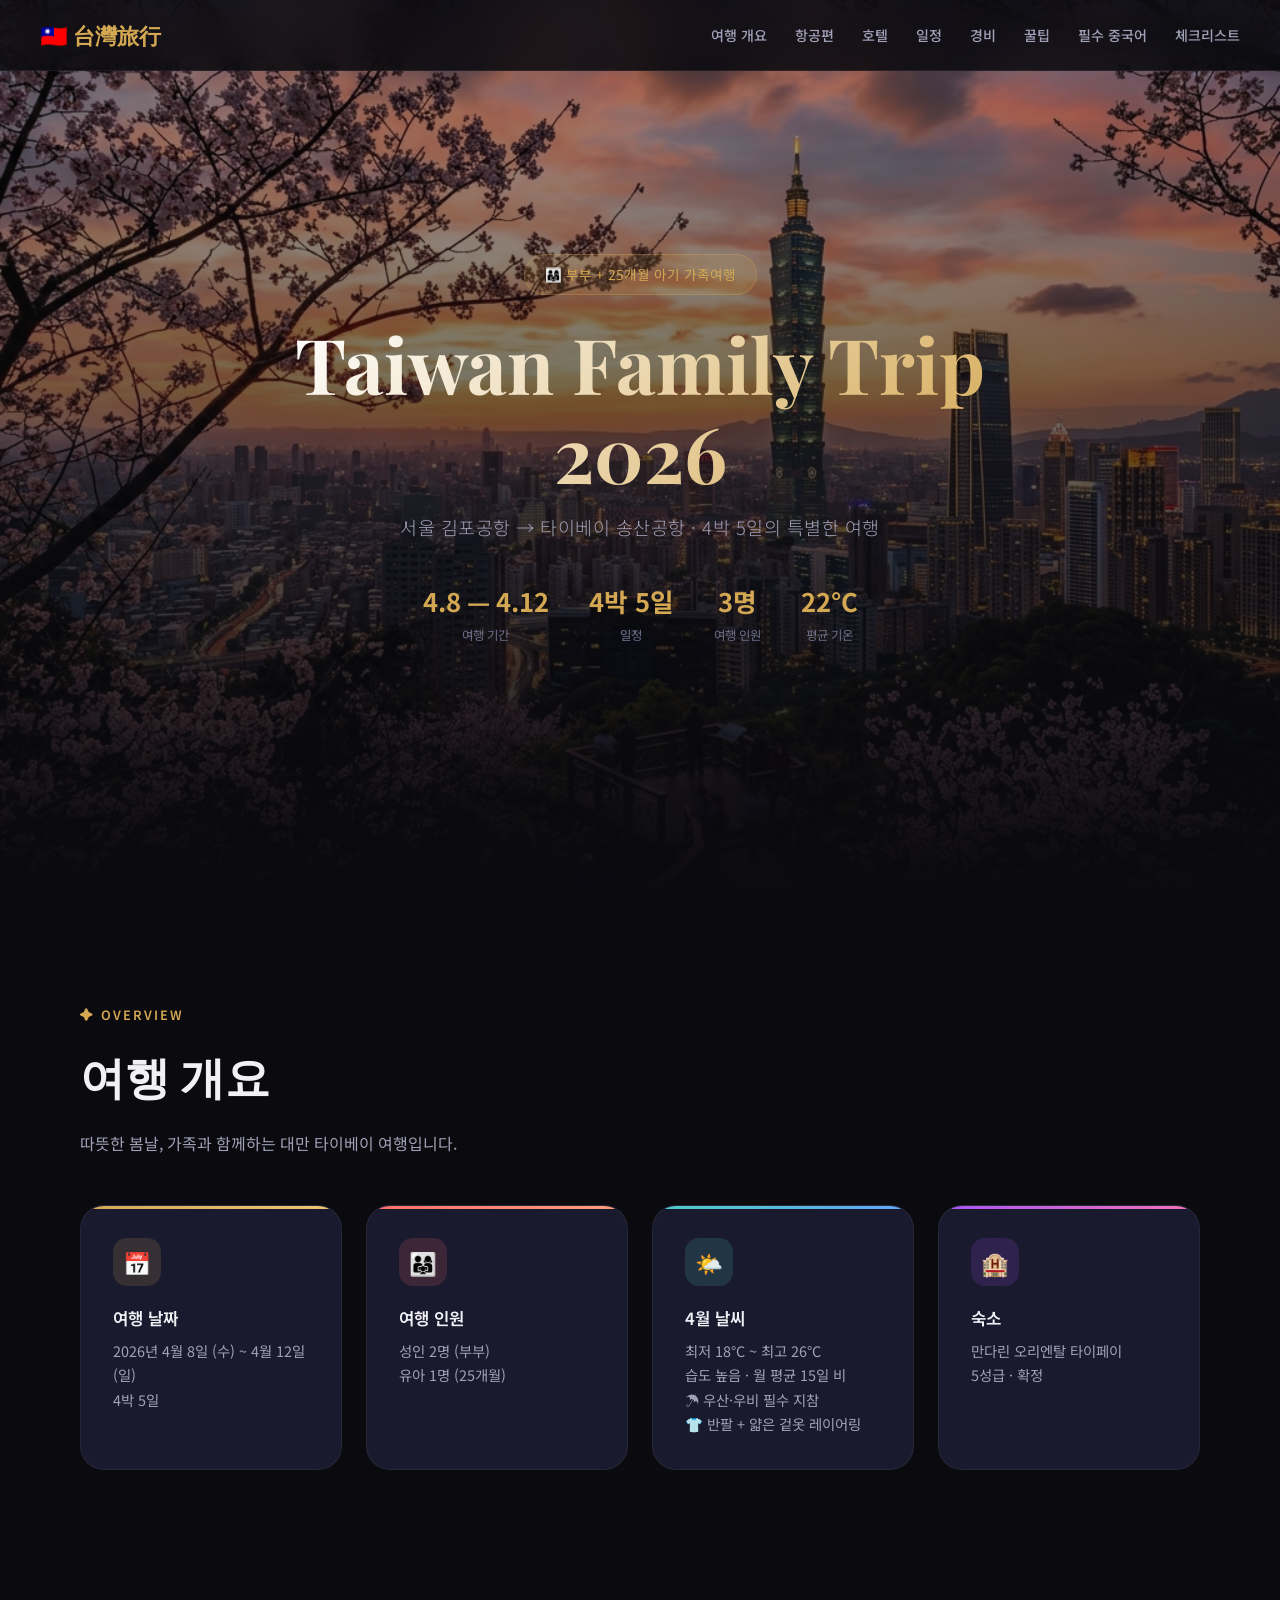
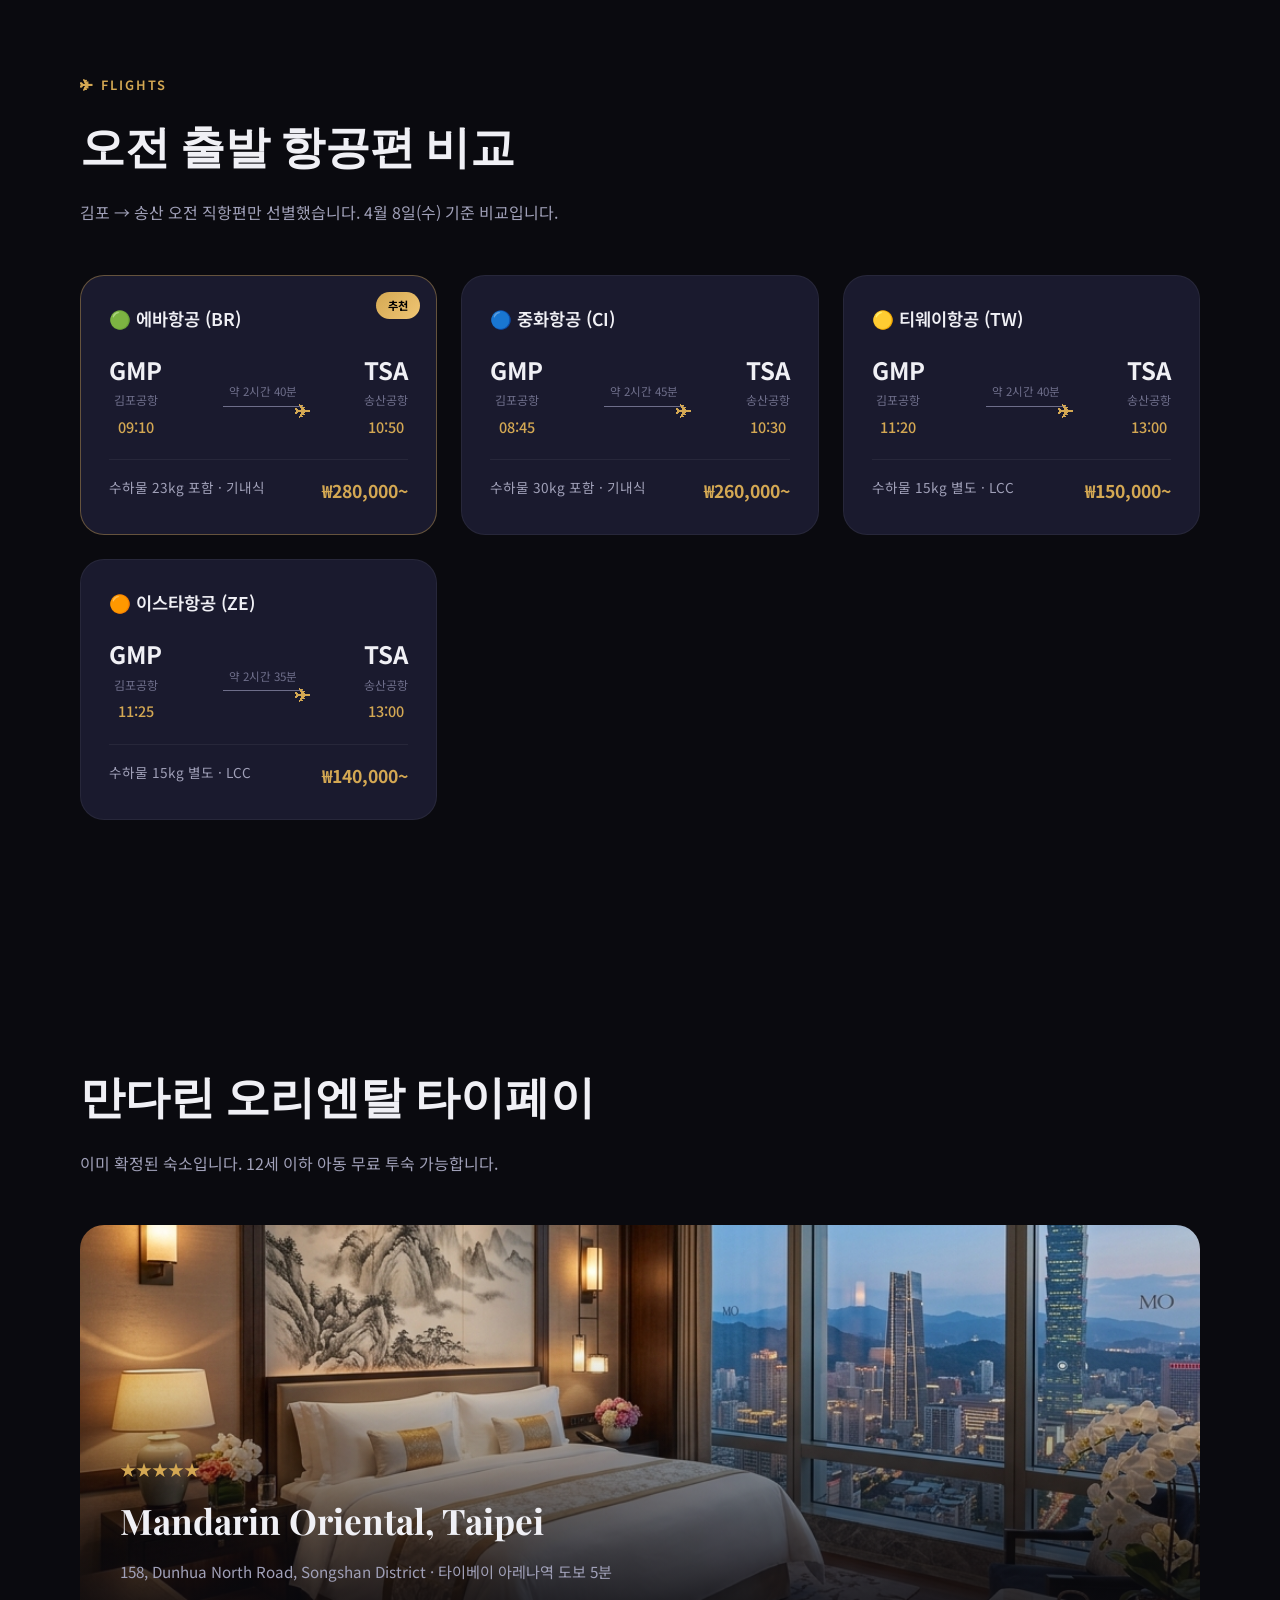
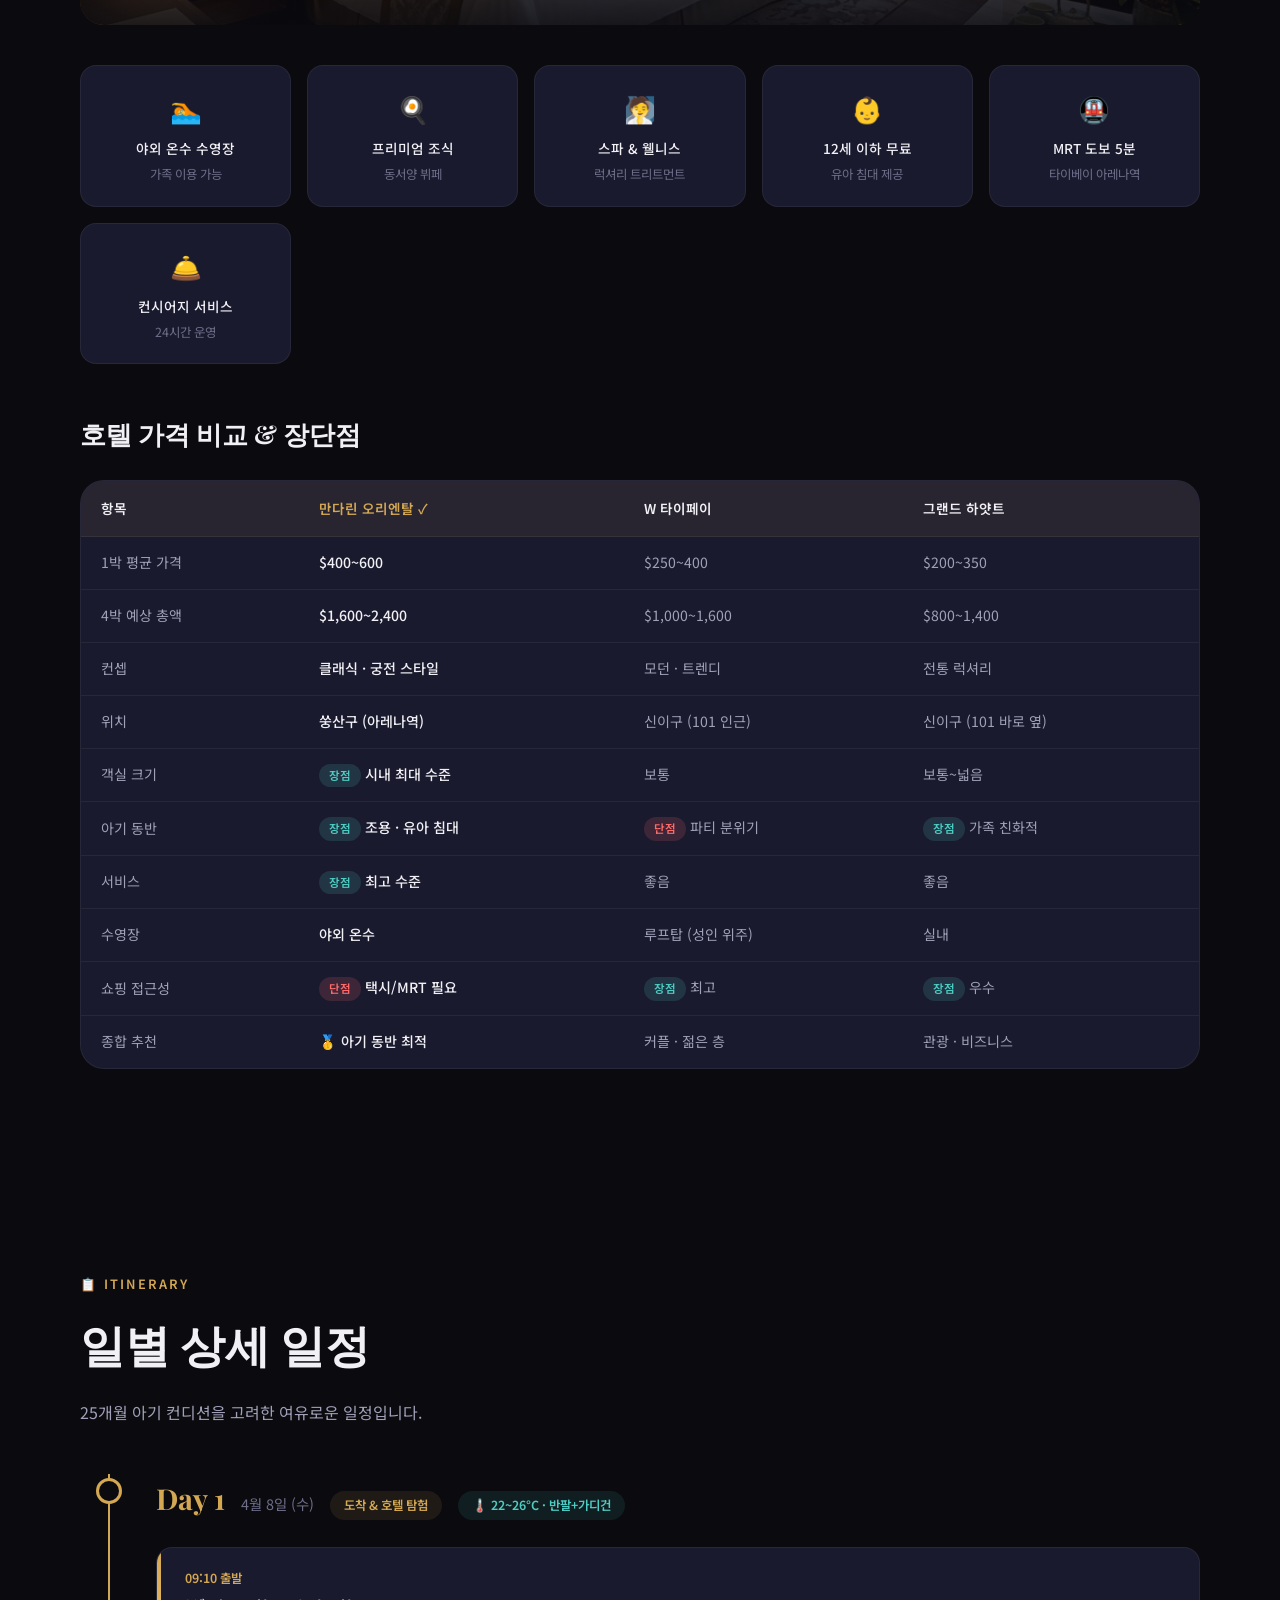
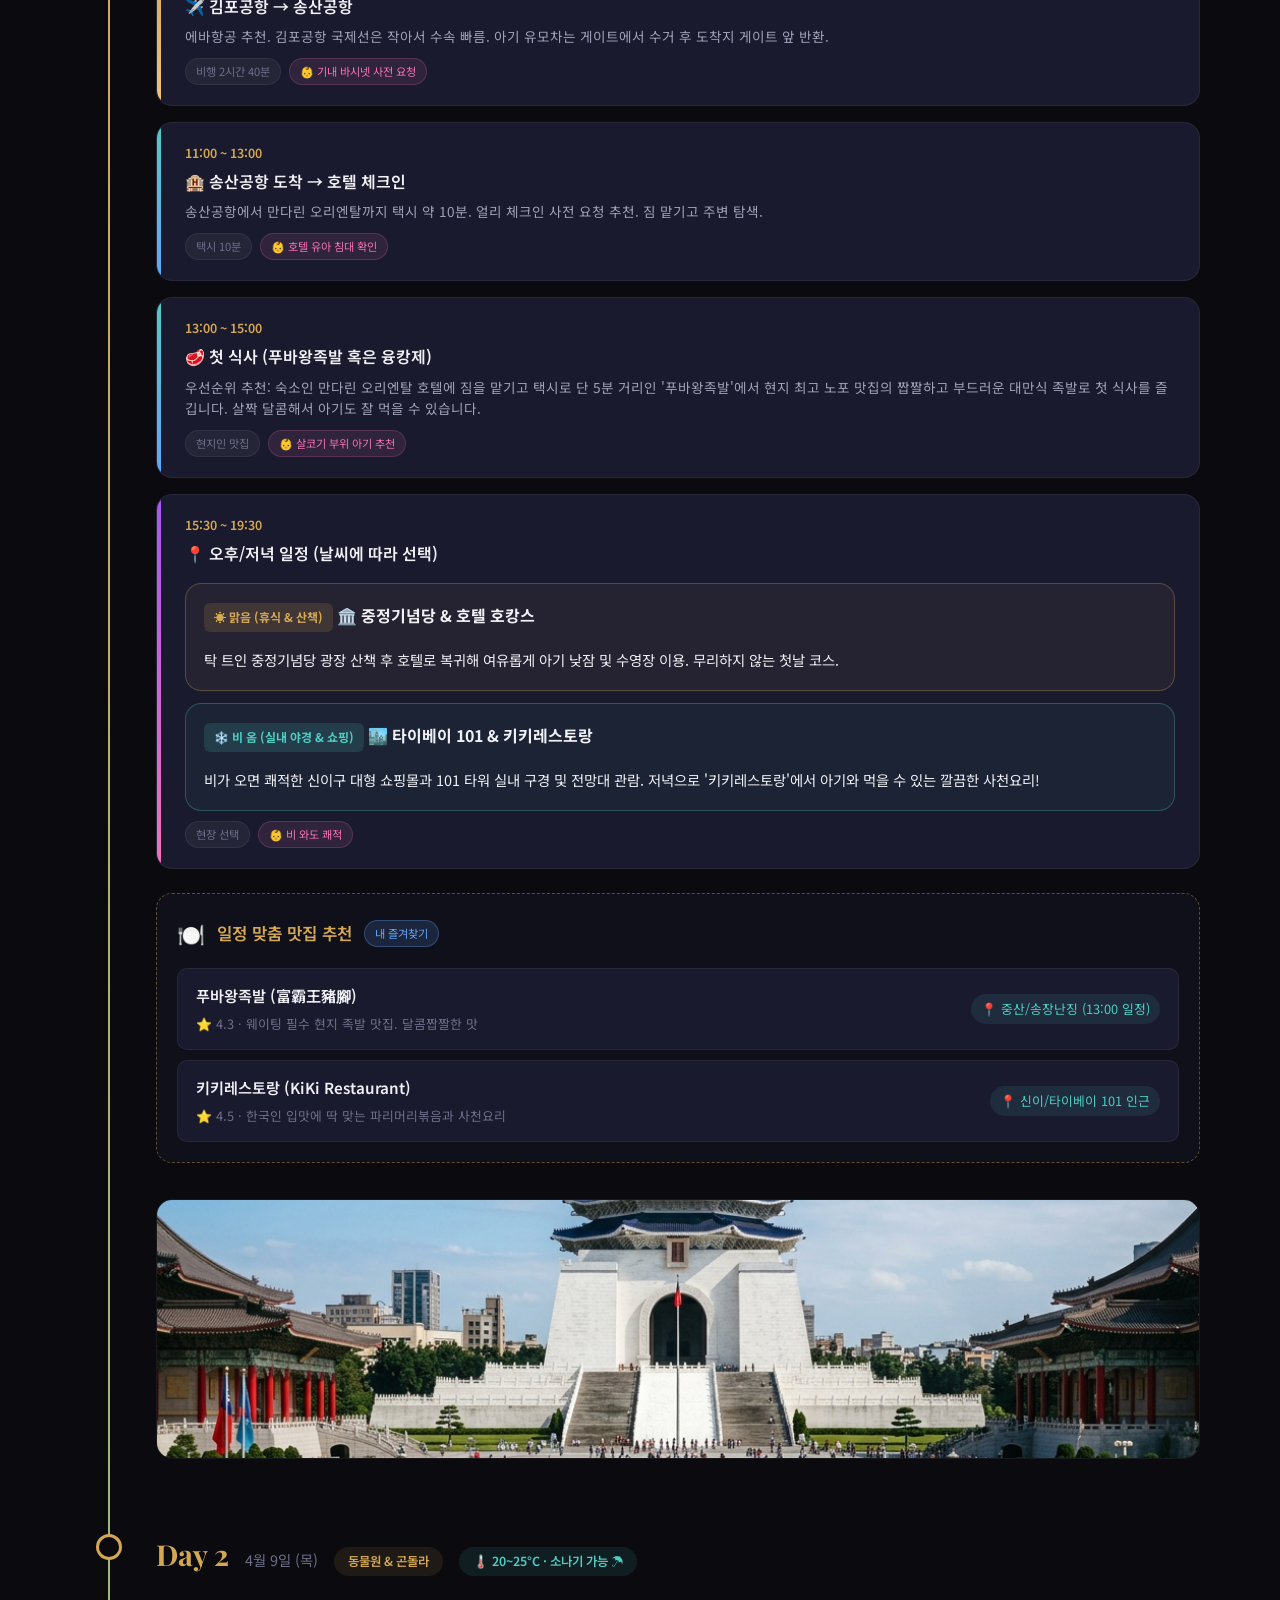
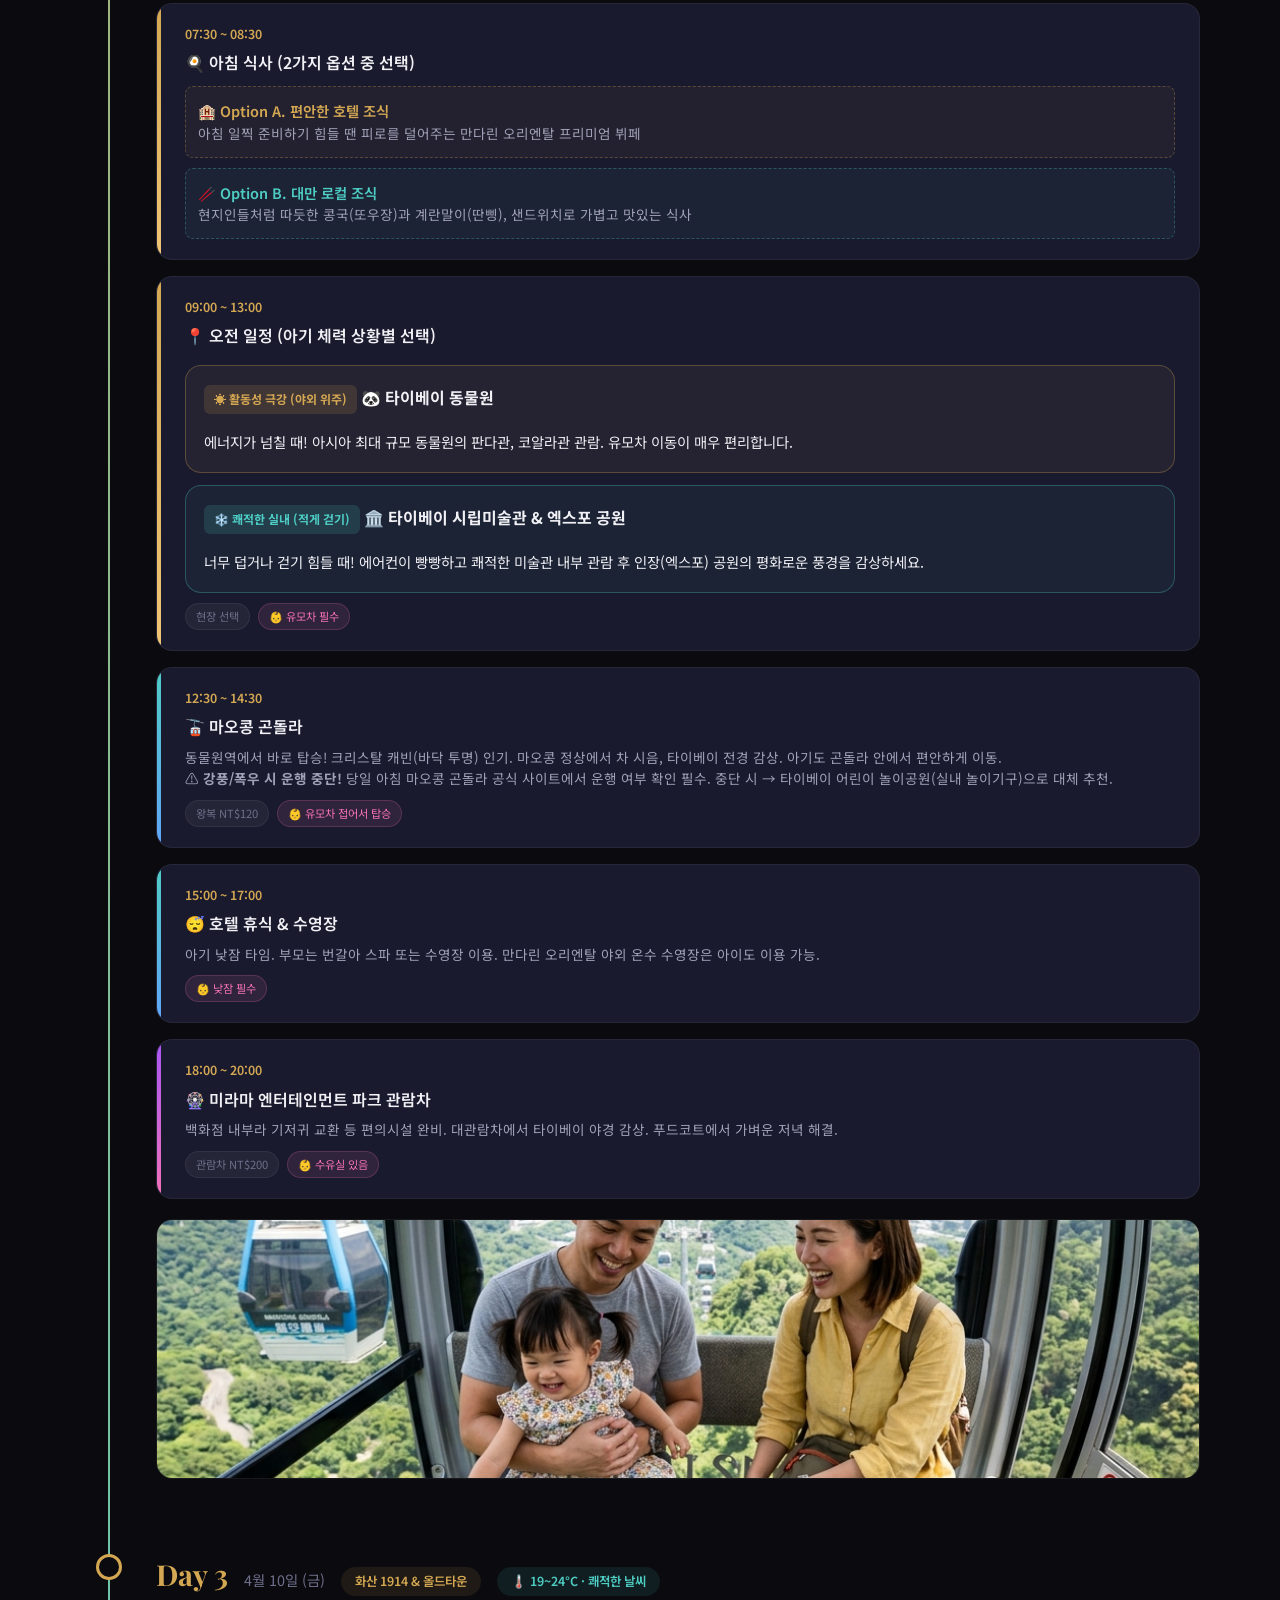
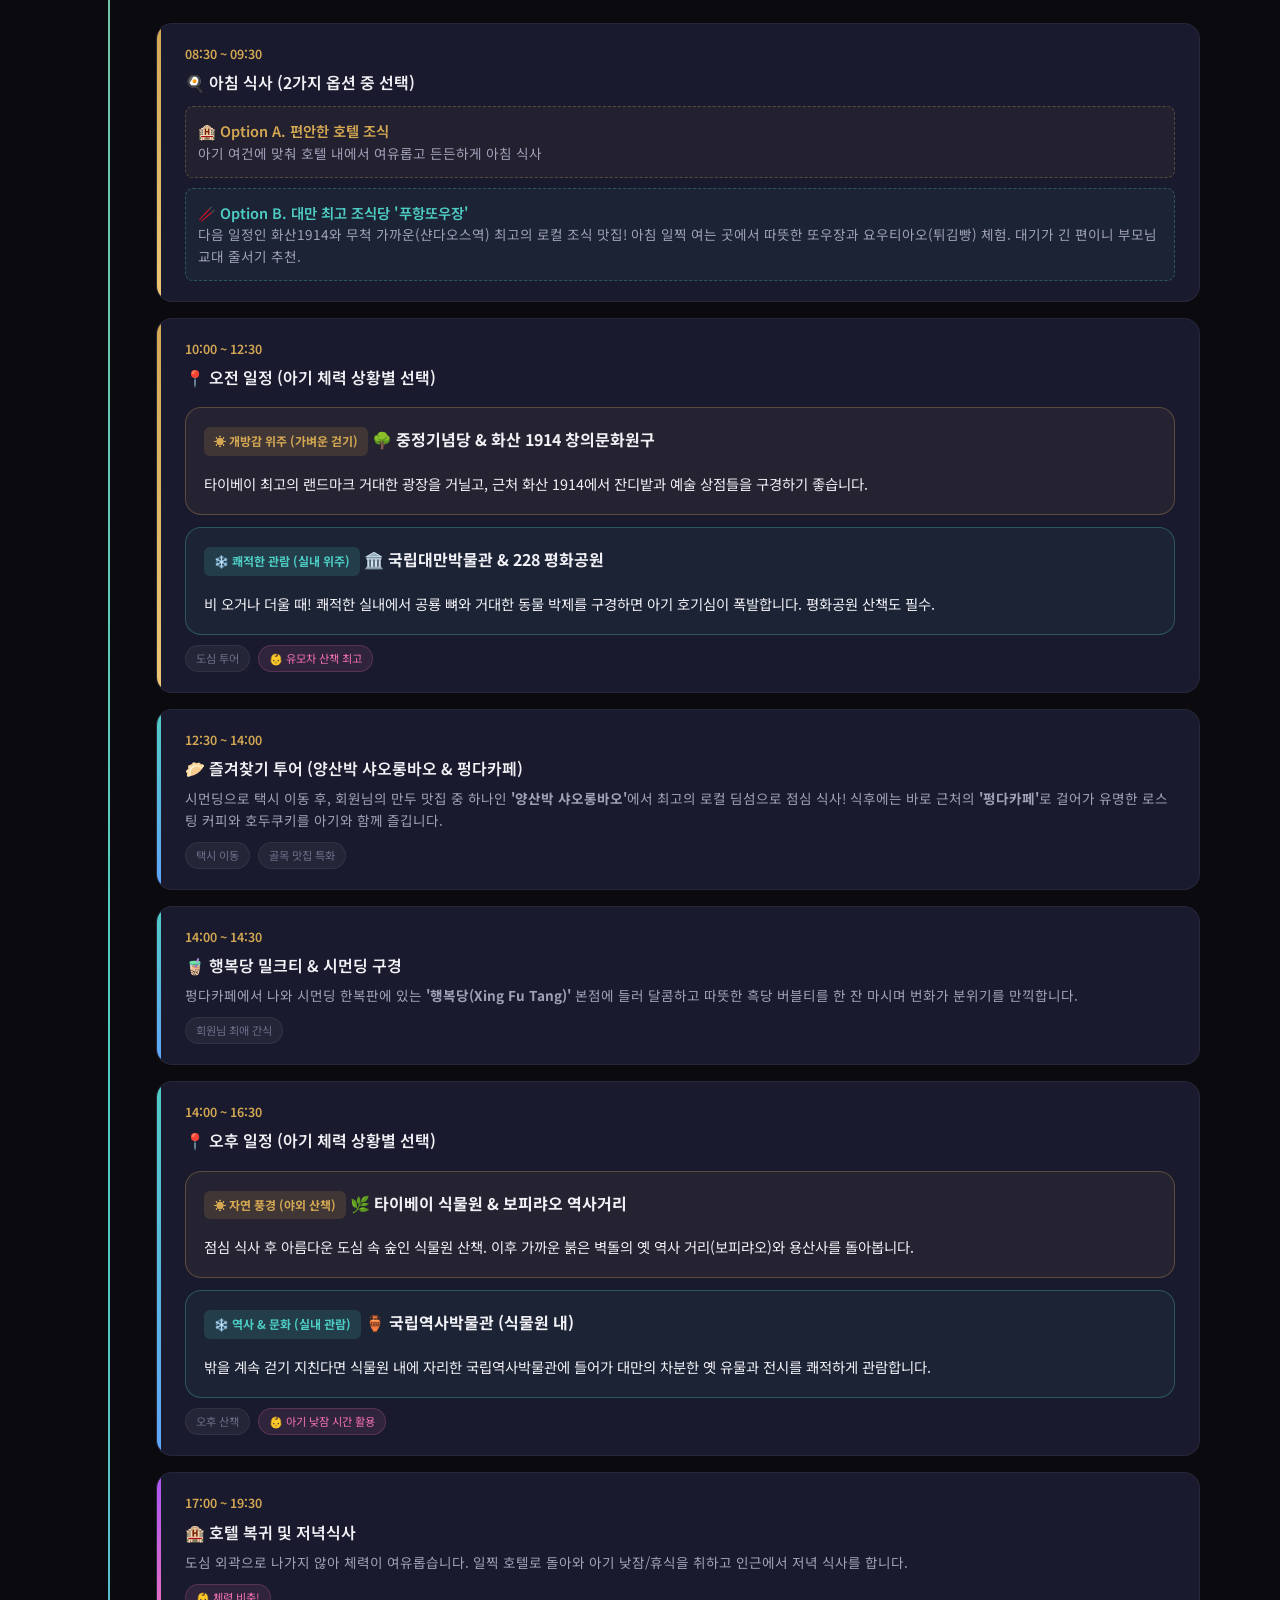
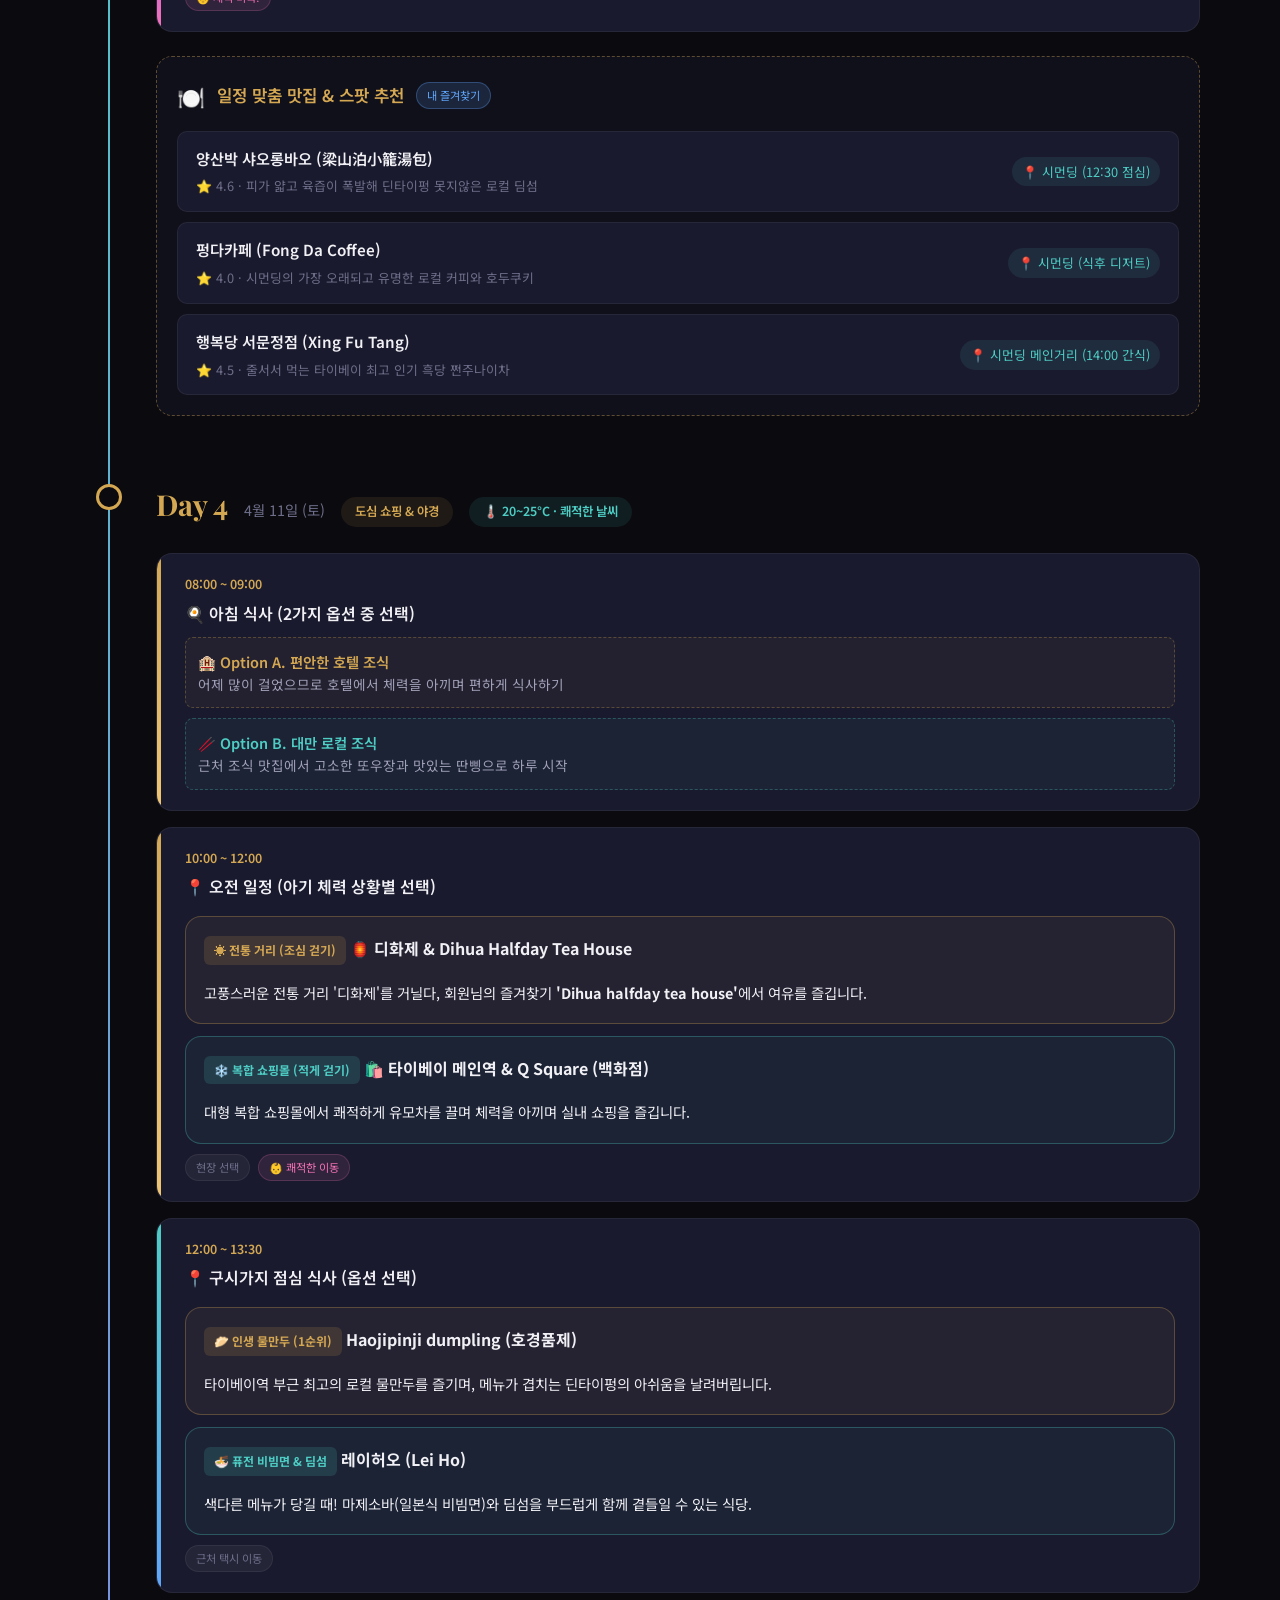
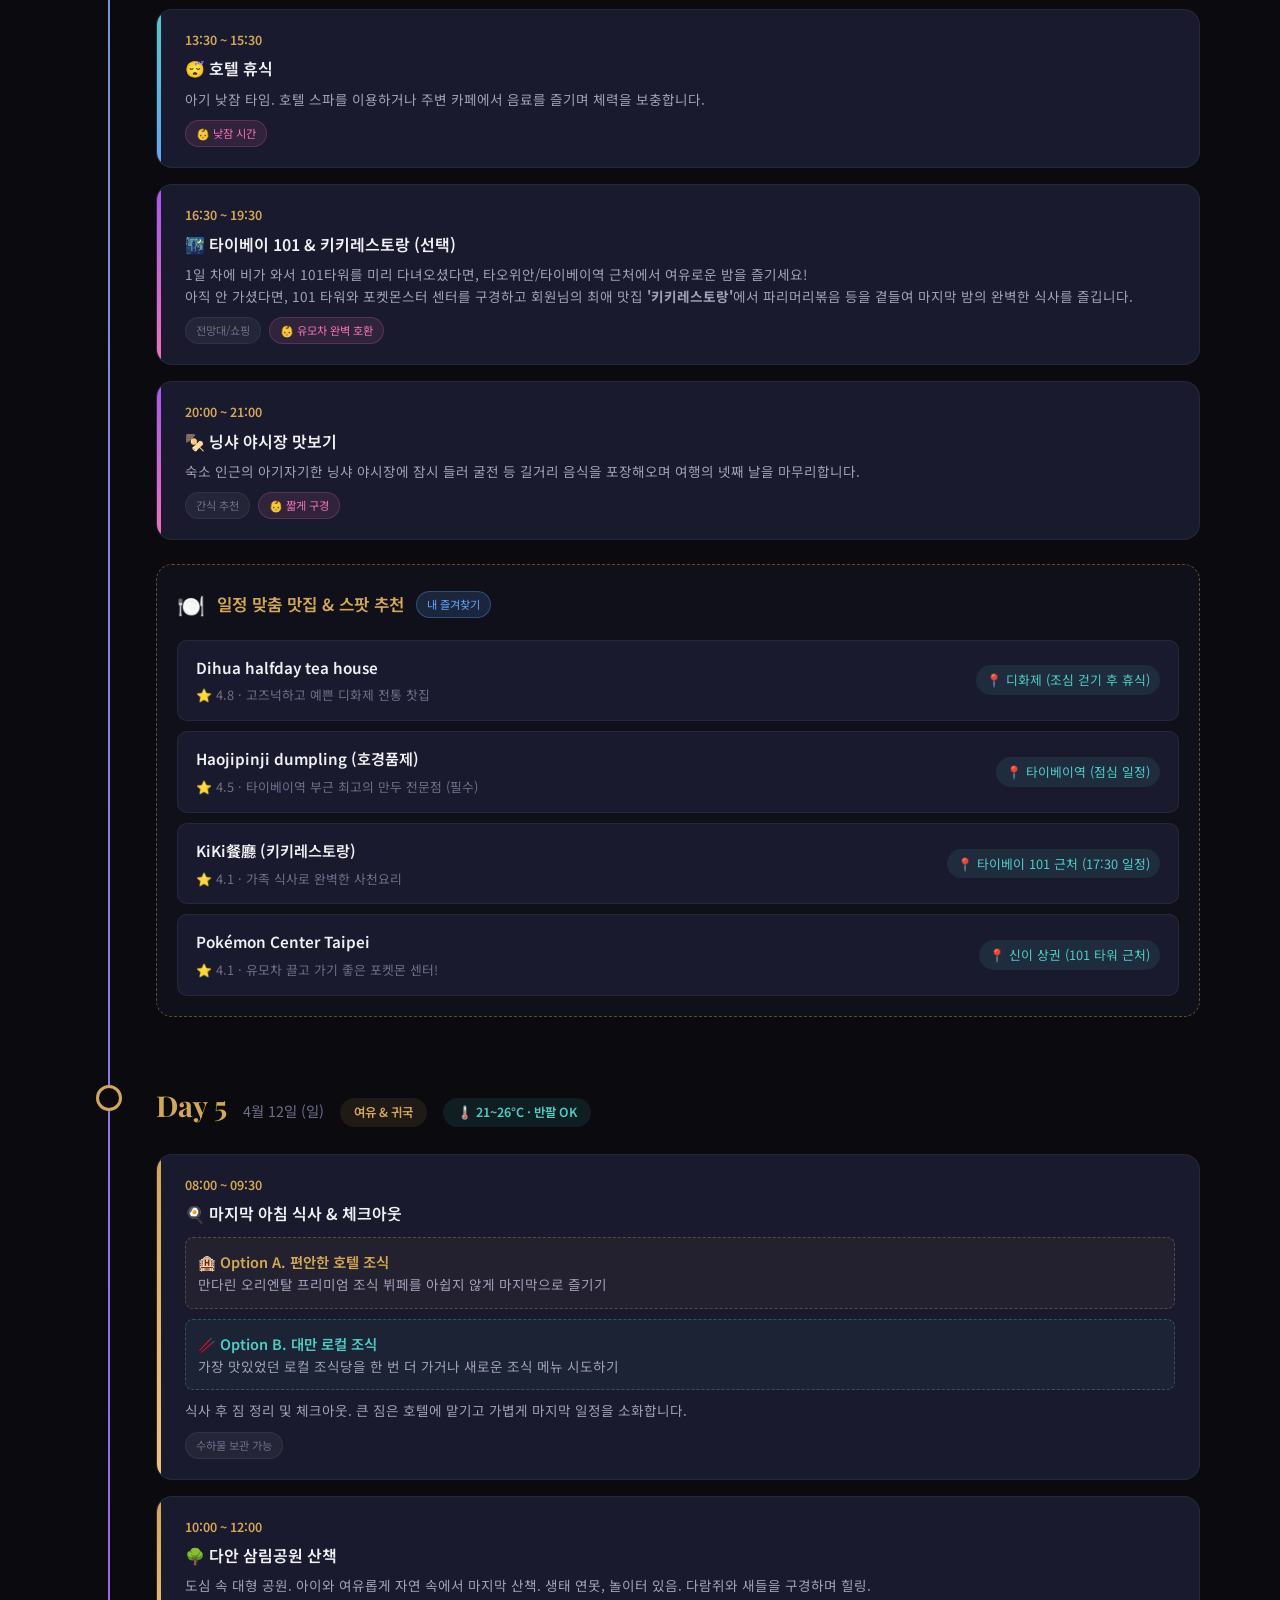
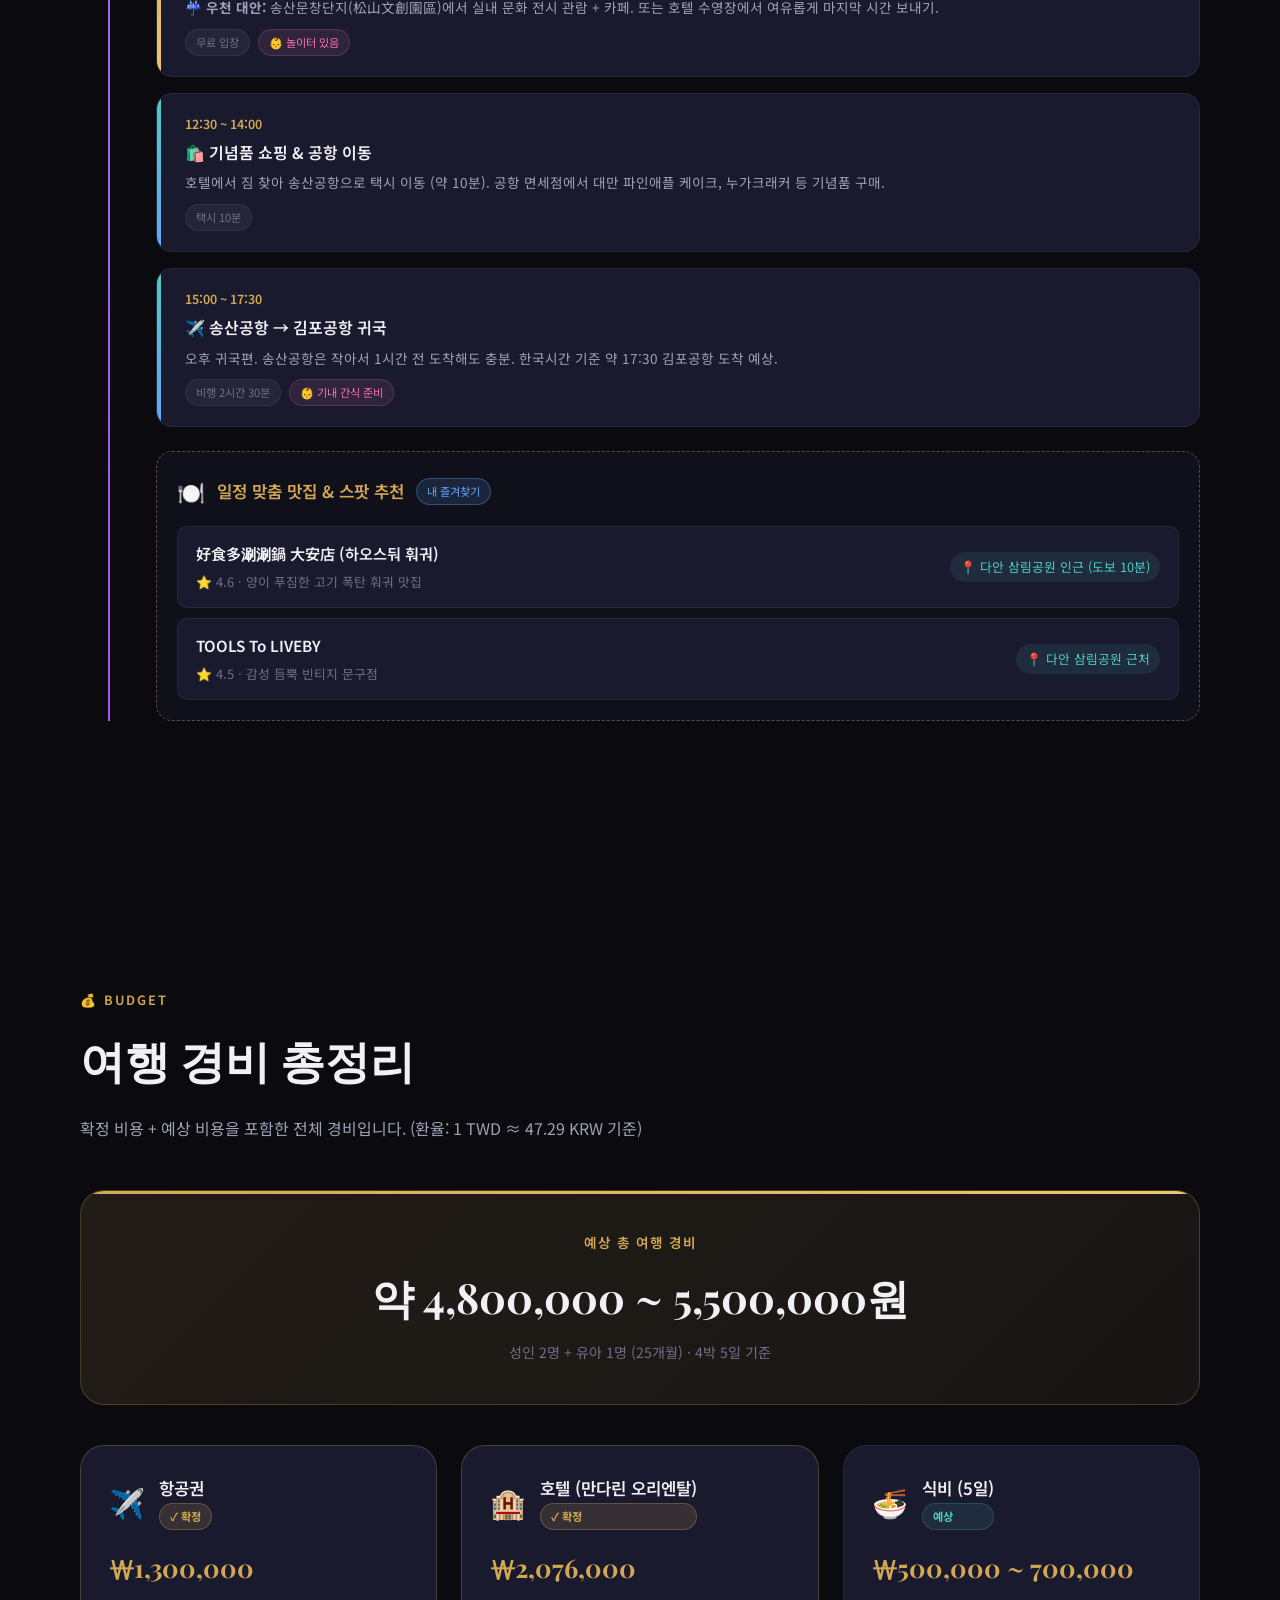
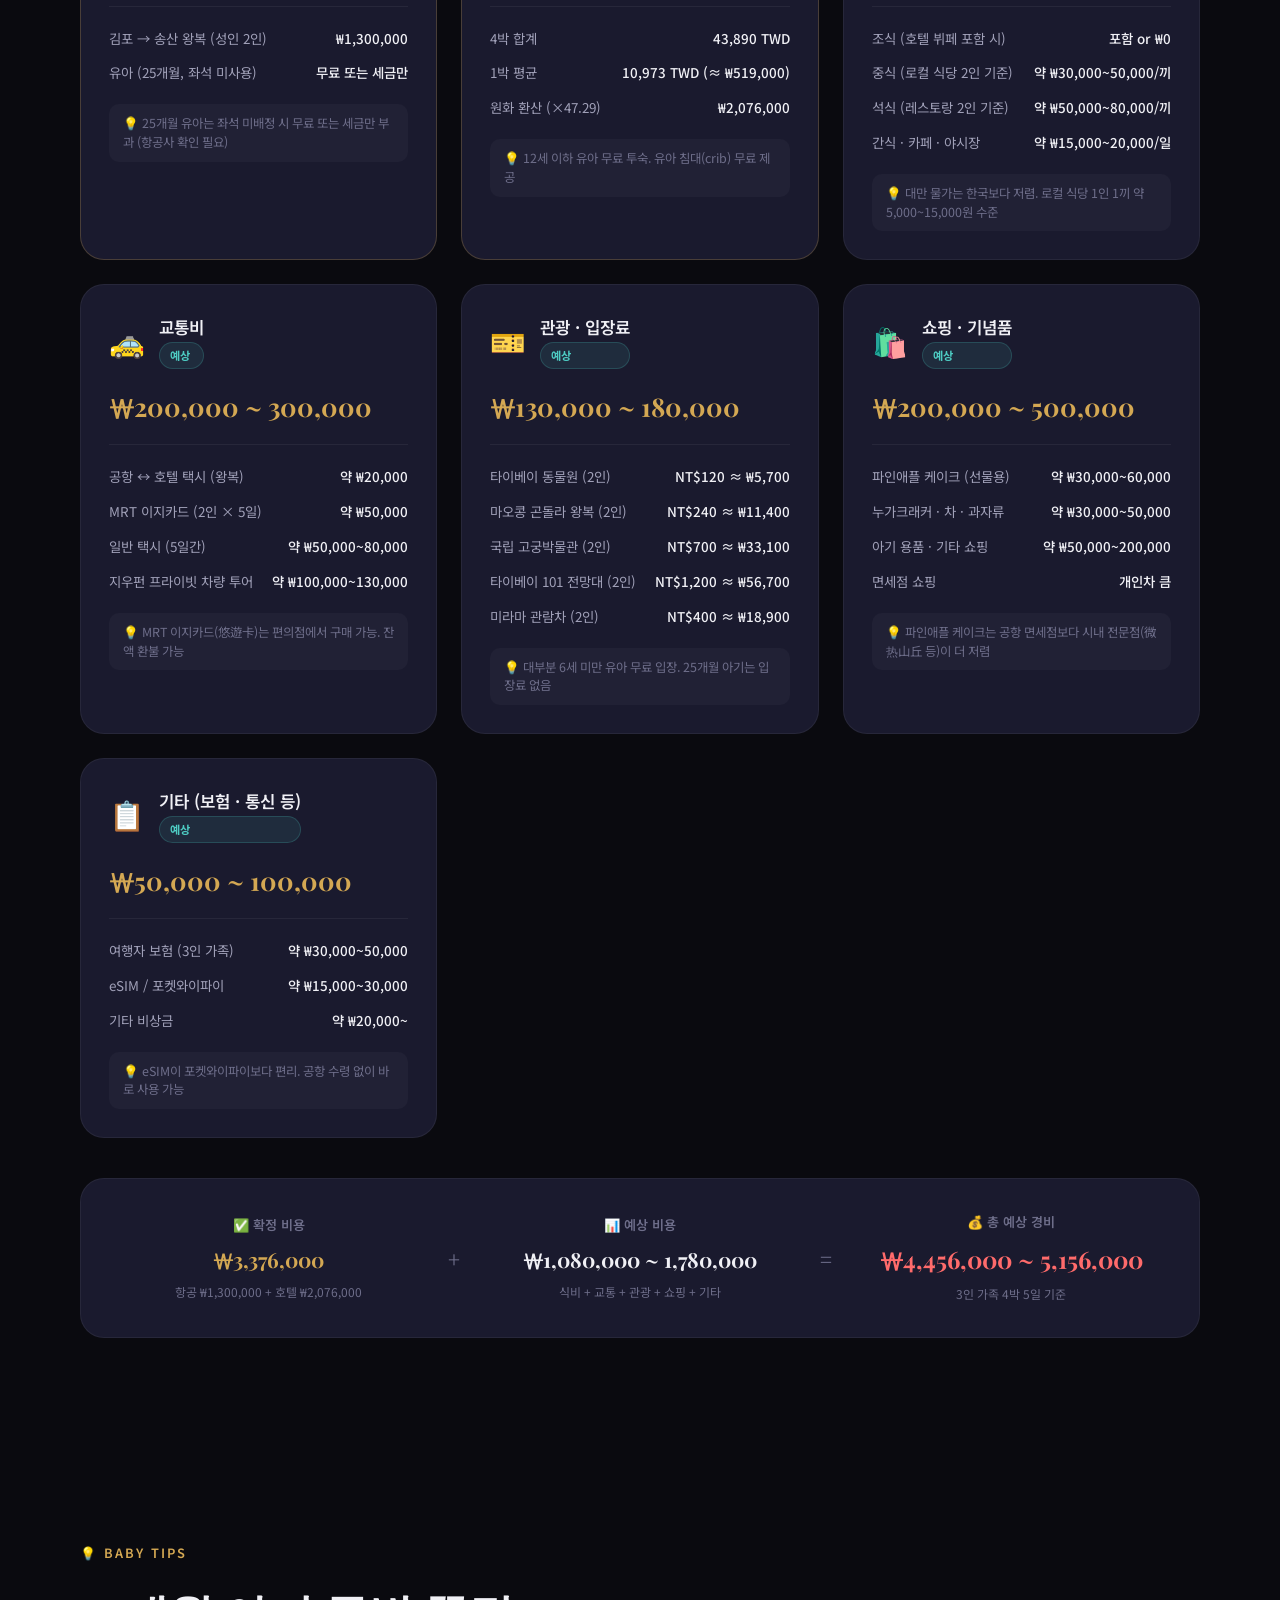
==== commit c041a6f7: "Update itinerary with prioritized restaurants" ====
--- a/index.html
+++ b/index.html
@@ -325,23 +325,34 @@
           <div class="schedule-time-bar afternoon"></div>
           <div class="schedule-body">
             <div class="schedule-time">13:00 ~ 15:00</div>
-            <div class="schedule-title">🍜 융캉제 맛집 탐방</div>
-            <div class="schedule-desc">딘타이펑 본점 (소룡포) 또는 융캉 우육면. 아기도 먹기 좋은 만두, 볶음밥 등 주문 가능. 택시 또는 MRT 둥먼역 하차.</div>
-            <div class="schedule-tags">
-              <span class="schedule-tag">맛집</span>
-              <span class="schedule-tag baby">👶 아기 의자 요청 가능</span>
+            <div class="schedule-title">🥩 첫 식사 (푸바왕족발 혹은 융캉제)</div>
+            <div class="schedule-desc">우선순위 추천: 숙소인 만다린 오리엔탈 호텔에 짐을 맡기고 택시로 단 5분 거리인 '푸바왕족발'에서 현지 최고 노포 맛집의 짭짤하고 부드러운 대만식 족발로 첫 식사를 즐깁니다. 살짝 달콤해서 아기도 잘 먹을 수 있습니다.</div>
+            <div class="schedule-tags">
+              <span class="schedule-tag">현지인 맛집</span>
+              <span class="schedule-tag baby">👶 살코기 부위 아기 추천</span>
             </div>
           </div>
         </div>
         <div class="schedule-card">
           <div class="schedule-time-bar evening"></div>
           <div class="schedule-body">
-            <div class="schedule-time">15:30 ~ 18:00</div>
-            <div class="schedule-title">🏛️ 중정기념당 산책</div>
-            <div class="schedule-desc">넓은 광장에서 아기와 여유롭게 산책. 유모차 이동 완벽. 위병 교대식(매 정시) 관람. 이후 호텔 복귀, 아기 낮잠 & 수영장 이용.<br>☔ <strong>우천 시:</strong> 중정기념당 실내 전시관 관람 후, 인근 신광미츠코시 백화점에서 쇼핑 & 실내 놀이.</div>
-            <div class="schedule-tags">
-              <span class="schedule-tag">무료 입장</span>
-              <span class="schedule-tag baby">👶 유모차 OK</span>
+            <div class="schedule-time">15:30 ~ 19:30</div>
+            <div class="schedule-title">📍 오후/저녁 일정 (날씨에 따라 선택)</div>
+            <div class="schedule-options">
+              <div class="schedule-option-card outdoor">
+                <div class="opt-badge">☀️ 맑음 (휴식 & 산책)</div>
+                <strong style="color:var(--text-primary);">🏛️ 중정기념당 & 호텔 호캉스</strong><br>
+                <div style="font-size:0.9rem; margin-top:6px;">탁 트인 중정기념당 광장 산책 후 호텔로 복귀해 여유롭게 아기 낮잠 및 수영장 이용. 무리하지 않는 첫날 코스.</div>
+              </div>
+              <div class="schedule-option-card indoor">
+                <div class="opt-badge">❄️ 비 옴 (실내 야경 & 쇼핑)</div>
+                <strong style="color:var(--text-primary);">🏙️ 타이베이 101 & 키키레스토랑</strong><br>
+                <div style="font-size:0.9rem; margin-top:6px;">비가 오면 쾌적한 신이구 대형 쇼핑몰과 101 타워 실내 구경 및 전망대 관람. 저녁으로 '키키레스토랑'에서 아기와 먹을 수 있는 깔끔한 사천요리!</div>
+              </div>
+            </div>
+            <div class="schedule-tags">
+              <span class="schedule-tag">현장 선택</span>
+              <span class="schedule-tag baby">👶 비 와도 쾌적</span>
             </div>
           </div>
         </div>
@@ -354,19 +365,19 @@
           <div class="rest-badge">내 즐겨찾기</div>
         </div>
         <div class="rest-list">
-          <a href="https://maps.google.com/?q=Din+Tai+Fung" target="_blank" class="rest-item">
+          <a href="https://maps.google.com/?q=Fu+Ba+Wang+Pig%27s+Trotters" target="_blank" class="rest-item">
             <div class="rest-item-info">
-              <div class="rest-name">Din Tai Fung (딘타이펑)</div>
-              <div class="rest-desc">⭐ 4.4 · 융캉제 필수 소룡포 맛집</div>
-            </div>
-            <div class="rest-loc">📍 융캉제 (13:00 일정 도보 3분)</div>
+              <div class="rest-name">푸바왕족발 (富霸王豬腳)</div>
+              <div class="rest-desc">⭐ 4.3 · 웨이팅 필수 현지 족발 맛집. 달콤짭짤한 맛</div>
+            </div>
+            <div class="rest-loc">📍 중산/송장난징 (13:00 일정)</div>
           </a>
-          <a href="https://maps.google.com/?q=Tian+Jin+Onion+Pancake" target="_blank" class="rest-item">
+          <a href="https://maps.google.com/?q=KiKi+Restaurant" target="_blank" class="rest-item">
             <div class="rest-item-info">
-              <div class="rest-name">Tian Jin Onion Pancake (천진총좌빙)</div>
-              <div class="rest-desc">⭐ 3.6 · 융캉제 최고의 길거리 간식</div>
-            </div>
-            <div class="rest-loc">📍 융캉제 (13:00 일정 도보 5분)</div>
+              <div class="rest-name">키키레스토랑 (KiKi Restaurant)</div>
+              <div class="rest-desc">⭐ 4.5 · 한국인 입맛에 딱 맞는 파리머리볶음과 사천요리</div>
+            </div>
+            <div class="rest-loc">📍 신이/타이베이 101 인근</div>
           </a>
         </div>
       </div>
@@ -485,8 +496,8 @@
                 아기 여건에 맞춰 호텔 내에서 여유롭고 든든하게 아침 식사
               </div>
               <div style="background:rgba(78,205,196,0.05); border:1px dashed rgba(78,205,196,0.3); padding:12px; border-radius:8px;">
-                <span style="color:var(--accent-teal); font-weight:600; font-size:0.9rem;">🥢 Option B. 대만 로컬 조식</span><br>
-                아침 일찍 여는 로컬 조식당에서 대만식 주먹밥(판퇀)이나 무떡(루어보까오) 체험
+                <span style="color:var(--accent-teal); font-weight:600; font-size:0.9rem;">🥢 Option B. 대만 최고 조식당 '푸항또우장'</span><br>
+                다음 일정인 화산1914와 무척 가까운(샨다오스역) 최고의 로컬 조식 맛집! 아침 일찍 여는 곳에서 따뜻한 또우장과 요우티아오(튀김빵) 체험. 대기가 긴 편이니 부모님 교대 줄서기 추천.
               </div>
             </div>
           </div>
@@ -518,9 +529,18 @@
           <div class="schedule-time-bar afternoon"></div>
           <div class="schedule-body">
             <div class="schedule-time">12:30 ~ 14:00</div>
-            <div class="schedule-title">🥢 시먼딩 맛집 (즐겨찾기 투어)</div>
-            <div class="schedule-desc">택시로 시먼딩으로 이동. 회원님의 즐겨찾기 리스트에 있는 맛집들(진천미, 일갑자찬음 등) 중 한 곳에서 훌륭한 대만식 점심식사를 즐기세요. 식후에는 퐁다커피에서 여유 한 잔!</div>
-            <div class="schedule-tags"><span class="schedule-tag">택시 10분</span></div>
+            <div class="schedule-title">🥟 즐겨찾기 투어 (양산박 샤오롱바오 & 펑다카페)</div>
+            <div class="schedule-desc">시먼딩으로 택시 이동 후, 회원님의 만두 맛집 중 하나인 <strong>'양산박 샤오롱바오'</strong>에서 최고의 로컬 딤섬으로 점심 식사! 식후에는 바로 근처의 <strong>'펑다카페'</strong>로 걸어가 유명한 로스팅 커피와 호두쿠키를 아기와 함께 즐깁니다.</div>
+            <div class="schedule-tags"><span class="schedule-tag">택시 이동</span><span class="schedule-tag">골목 맛집 특화</span></div>
+          </div>
+        </div>
+        <div class="schedule-card">
+          <div class="schedule-time-bar afternoon"></div>
+          <div class="schedule-body">
+            <div class="schedule-time">14:00 ~ 14:30</div>
+            <div class="schedule-title">🧋 행복당 밀크티 & 시먼딩 구경</div>
+            <div class="schedule-desc">펑다카페에서 나와 시먼딩 한복판에 있는 <strong>'행복당(Xing Fu Tang)'</strong> 본점에 들러 달콤하고 따뜻한 흑당 버블티를 한 잔 마시며 번화가 분위기를 만끽합니다.</div>
+            <div class="schedule-tags"><span class="schedule-tag">회원님 최애 간식</span></div>
           </div>
         </div>
         <div class="schedule-card">
@@ -564,26 +584,26 @@
           <div class="rest-badge">내 즐겨찾기</div>
         </div>
         <div class="rest-list">
-          <a href="https://maps.google.com/?q=Zhen+Chuan+Wei" target="_blank" class="rest-item">
+          <a href="https://maps.google.com/?q=Liangshan+Po+Xiaolongbao" target="_blank" class="rest-item">
             <div class="rest-item-info">
-              <div class="rest-name">真川味（一店） (진천미)</div>
-              <div class="rest-desc">⭐ 4.1 · 파리머리볶음, 튀김연두부가 맛있는 시먼 인기 식당</div>
-            </div>
-            <div class="rest-loc">📍 시먼딩 (12:30 일정)</div>
+              <div class="rest-name">양산박 샤오롱바오 (梁山泊小籠湯包)</div>
+              <div class="rest-desc">⭐ 4.6 · 피가 얇고 육즙이 폭발해 딘타이펑 못지않은 로컬 딤섬</div>
+            </div>
+            <div class="rest-loc">📍 시먼딩 (12:30 점심)</div>
           </a>
           <a href="https://maps.google.com/?q=Fong+Da+Coffee" target="_blank" class="rest-item">
             <div class="rest-item-info">
-              <div class="rest-name">Fong Da Coffee (퐁다커피)</div>
-              <div class="rest-desc">⭐ 4.0 · 시먼딩의 오래되고 유명한 로컬 커피숍</div>
-            </div>
-            <div class="rest-loc">📍 시먼딩 간식</div>
+              <div class="rest-name">펑다카페 (Fong Da Coffee)</div>
+              <div class="rest-desc">⭐ 4.0 · 시먼딩의 가장 오래되고 유명한 로컬 커피와 호두쿠키</div>
+            </div>
+            <div class="rest-loc">📍 시먼딩 (식후 디저트)</div>
           </a>
-          <a href="https://maps.google.com/?q=Wang%27s+Broth" target="_blank" class="rest-item">
+          <a href="https://maps.google.com/?q=Xing+Fu+Tang+Ximending" target="_blank" class="rest-item">
             <div class="rest-item-info">
-              <div class="rest-name">Wang’s Broth (왕스브로스)</div>
-              <div class="rest-desc">⭐ 4.1 · 미슐랭 빕구르망을 받은 짭쪼름한 루로우판</div>
-            </div>
-            <div class="rest-loc">📍 용산사 인근 (14:30 일정)</div>
+              <div class="rest-name">행복당 서문정점 (Xing Fu Tang)</div>
+              <div class="rest-desc">⭐ 4.5 · 줄서서 먹는 타이베이 최고 인기 흑당 쩐주나이차</div>
+            </div>
+            <div class="rest-loc">📍 시먼딩 메인거리 (14:00 간식)</div>
           </a>
         </div>
       </div>
@@ -619,23 +639,45 @@
         <div class="schedule-card">
           <div class="schedule-time-bar morning"></div>
           <div class="schedule-body">
-            <div class="schedule-time">10:00 ~ 13:00</div>
+            <div class="schedule-time">10:00 ~ 12:00</div>
             <div class="schedule-title">📍 오전 일정 (아기 체력 상황별 선택)</div>
             <div class="schedule-options">
               <div class="schedule-option-card outdoor">
                 <div class="opt-badge">☀️ 전통 거리 (조심 걷기)</div>
-                <strong style="color:var(--text-primary);">🏮 디화제 산책 & 옛날 찻집</strong><br>
-                <div style="font-size:0.9rem; margin-top:6px;">조용하고 고풍스러운 전통 거리 '디화제(Dihua Street)'를 거닐며(주로 평지) 즐겨찾기 하신 예쁜 찻집에서 여유를 부립니다.</div>
+                <strong style="color:var(--text-primary);">🏮 디화제 & Dihua Halfday Tea House</strong><br>
+                <div style="font-size:0.9rem; margin-top:6px;">고풍스러운 전통 거리 '디화제'를 거닐다, 회원님의 즐겨찾기 <strong>'Dihua halfday tea house'</strong>에서 여유를 즐깁니다.</div>
               </div>
               <div class="schedule-option-card indoor">
                 <div class="opt-badge">❄️ 복합 쇼핑몰 (적게 걷기)</div>
                 <strong style="color:var(--text-primary);">🛍️ 타이베이 메인역 & Q Square (백화점)</strong><br>
-                <div style="font-size:0.9rem; margin-top:6px;">짐을 들거나 밖을 걷기 힘들 때! 대형 복합 쇼핑몰에서 시원하게 유모차를 끌며 도너츠 등 인기 간식을 맛봅니다.</div>
+                <div style="font-size:0.9rem; margin-top:6px;">대형 복합 쇼핑몰에서 쾌적하게 유모차를 끌며 체력을 아끼며 실내 쇼핑을 즐깁니다.</div>
               </div>
             </div>
             <div class="schedule-tags">
               <span class="schedule-tag">현장 선택</span>
               <span class="schedule-tag baby">👶 쾌적한 이동</span>
+            </div>
+          </div>
+        </div>
+        <div class="schedule-card">
+          <div class="schedule-time-bar afternoon"></div>
+          <div class="schedule-body">
+            <div class="schedule-time">12:00 ~ 13:30</div>
+            <div class="schedule-title">📍 구시가지 점심 식사 (옵션 선택)</div>
+            <div class="schedule-options">
+              <div class="schedule-option-card outdoor">
+                <div class="opt-badge">🥟 인생 물만두 (1순위)</div>
+                <strong style="color:var(--text-primary);">Haojipinji dumpling (호경품제)</strong><br>
+                <div style="font-size:0.9rem; margin-top:6px;">타이베이역 부근 최고의 로컬 물만두를 즐기며, 메뉴가 겹치는 딘타이펑의 아쉬움을 날려버립니다.</div>
+              </div>
+              <div class="schedule-option-card indoor">
+                <div class="opt-badge">🍜 퓨전 비빔면 & 딤섬</div>
+                <strong style="color:var(--text-primary);">레이허오 (Lei Ho)</strong><br>
+                <div style="font-size:0.9rem; margin-top:6px;">색다른 메뉴가 당길 때! 마제소바(일본식 비빔면)와 딤섬을 부드럽게 함께 곁들일 수 있는 식당.</div>
+              </div>
+            </div>
+            <div class="schedule-tags">
+              <span class="schedule-tag">근처 택시 이동</span>
             </div>
           </div>
         </div>
@@ -652,8 +694,8 @@
           <div class="schedule-time-bar evening"></div>
           <div class="schedule-body">
             <div class="schedule-time">16:30 ~ 19:30</div>
-            <div class="schedule-title">🌃 타이베이 101 & 신이 쇼핑구</div>
-            <div class="schedule-desc">전철이나 택시로 101 타워로 이동해 타이베이의 멋진 전경을 감상합니다. 유모차 동반에 가장 완벽하고 깔끔한 구역! 근처 포켓몬스터 굿즈샵 등 백화점을 구경하고 푸드코트 또는 레스토랑에서 저녁 식사를 합니다.</div>
+            <div class="schedule-title">🌃 타이베이 101 & 키키레스토랑 (선택)</div>
+            <div class="schedule-desc">1일 차에 비가 와서 101타워를 미리 다녀오셨다면, 타오위안/타이베이역 근처에서 여유로운 밤을 즐기세요!<br>아직 안 가셨다면, 101 타워와 포켓몬스터 센터를 구경하고 회원님의 최애 맛집 <strong>'키키레스토랑'</strong>에서 파리머리볶음 등을 곁들여 마지막 밤의 완벽한 식사를 즐깁니다.</div>
             <div class="schedule-tags">
               <span class="schedule-tag">전망대/쇼핑</span>
               <span class="schedule-tag baby">👶 유모차 완벽 호환</span>
@@ -683,17 +725,17 @@
         <div class="rest-list">
           <a href="https://maps.google.com/?q=Dihua+Halfday" target="_blank" class="rest-item">
             <div class="rest-item-info">
-              <div class="rest-name">Dihua Halfday Tea House</div>
-              <div class="rest-desc">⭐ 4.8 · 디화제의 차분하고 고풍스러운 찻집</div>
-            </div>
-            <div class="rest-loc">📍 디화제 (10:00 일정)</div>
+              <div class="rest-name">Dihua halfday tea house</div>
+              <div class="rest-desc">⭐ 4.8 · 고즈넉하고 예쁜 디화제 전통 찻집</div>
+            </div>
+            <div class="rest-loc">📍 디화제 (조심 걷기 후 휴식)</div>
           </a>
-          <a href="https://maps.google.com/?q=Crispy+Milk+Donuts" target="_blank" class="rest-item">
+          <a href="https://maps.google.com/?q=Haojipinji+Dumpling" target="_blank" class="rest-item">
             <div class="rest-item-info">
-              <div class="rest-name">Crispy Milk Donuts (카리도넛)</div>
-              <div class="rest-desc">⭐ 4.3 · 타이베이역 근해 갓 튀긴 꿀맛 우유 도넛</div>
-            </div>
-            <div class="rest-loc">📍 타이베이 메인역 부근</div>
+              <div class="rest-name">Haojipinji dumpling (호경품제)</div>
+              <div class="rest-desc">⭐ 4.5 · 타이베이역 부근 최고의 만두 전문점 (필수)</div>
+            </div>
+            <div class="rest-loc">📍 타이베이역 (점심 일정)</div>
           </a>
           <a href="https://maps.google.com/?q=KiKi+Restaurant+ATT4FUN" target="_blank" class="rest-item">
             <div class="rest-item-info">
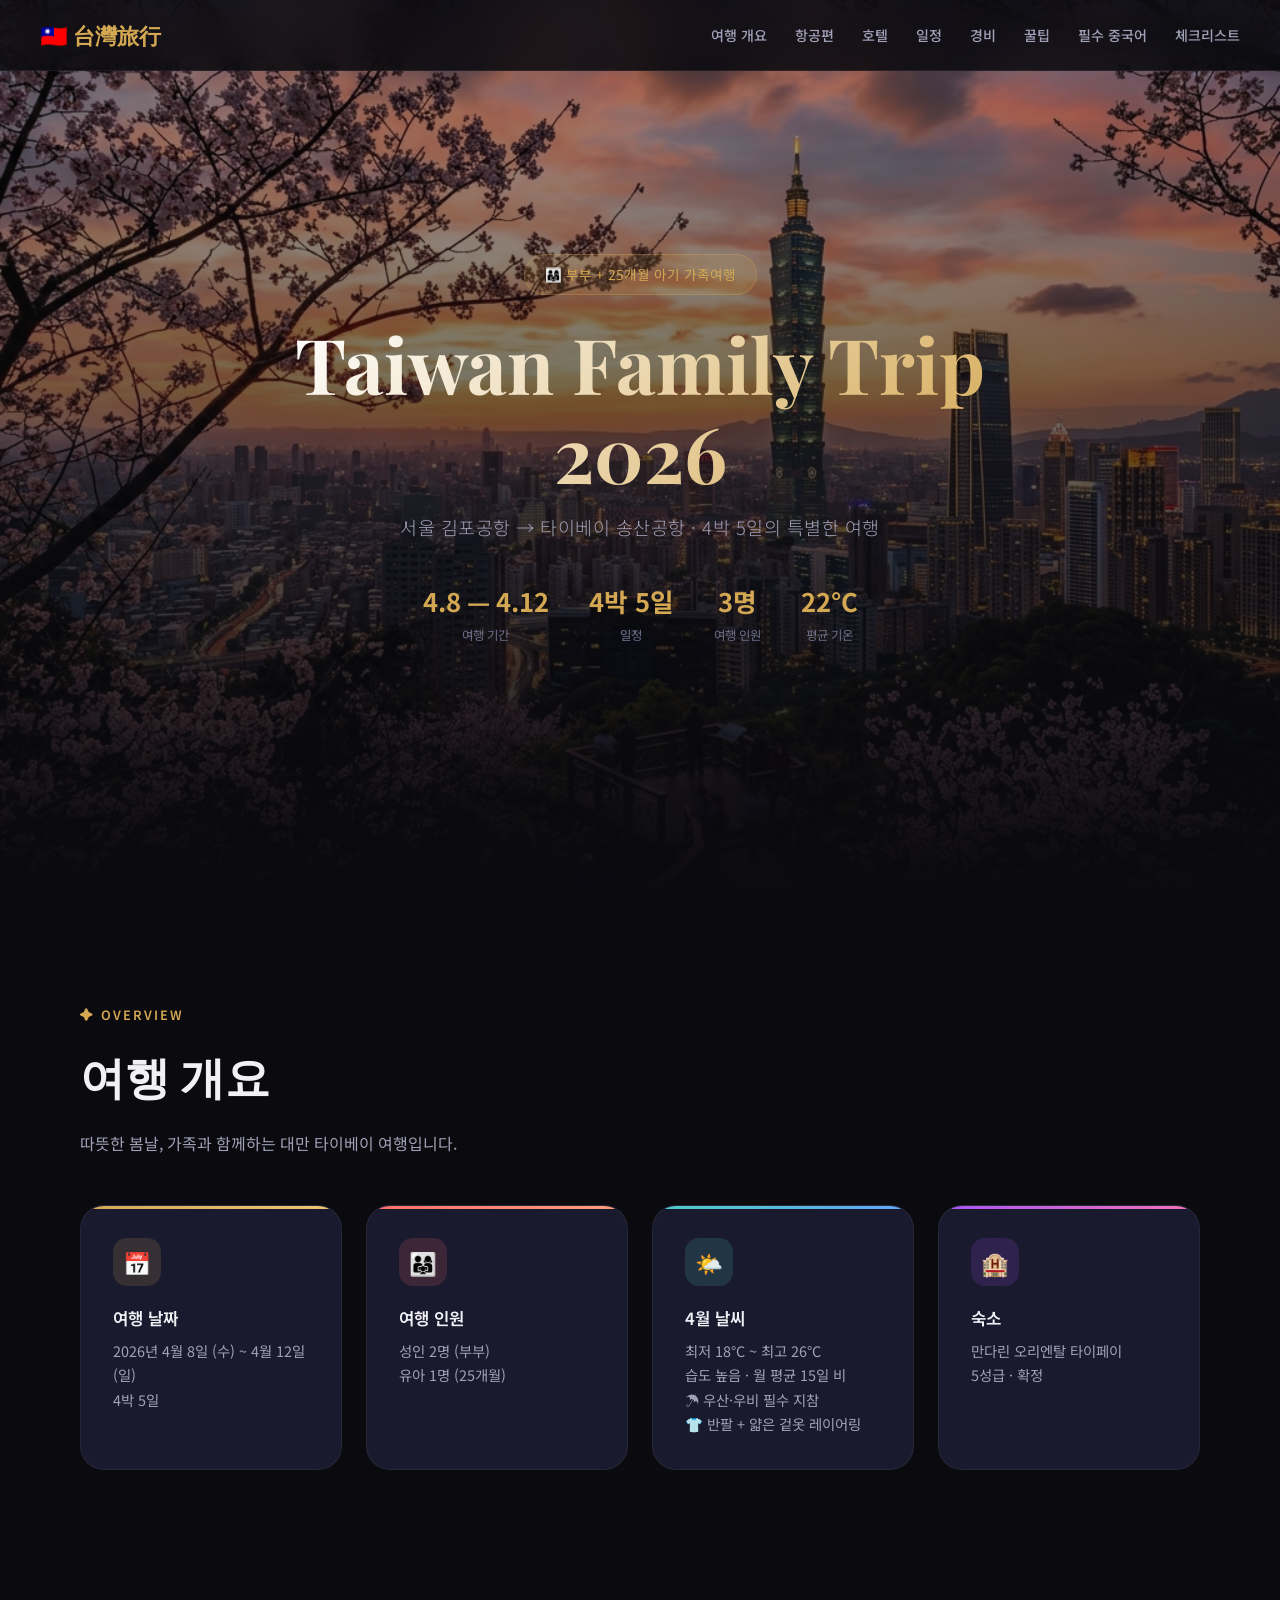
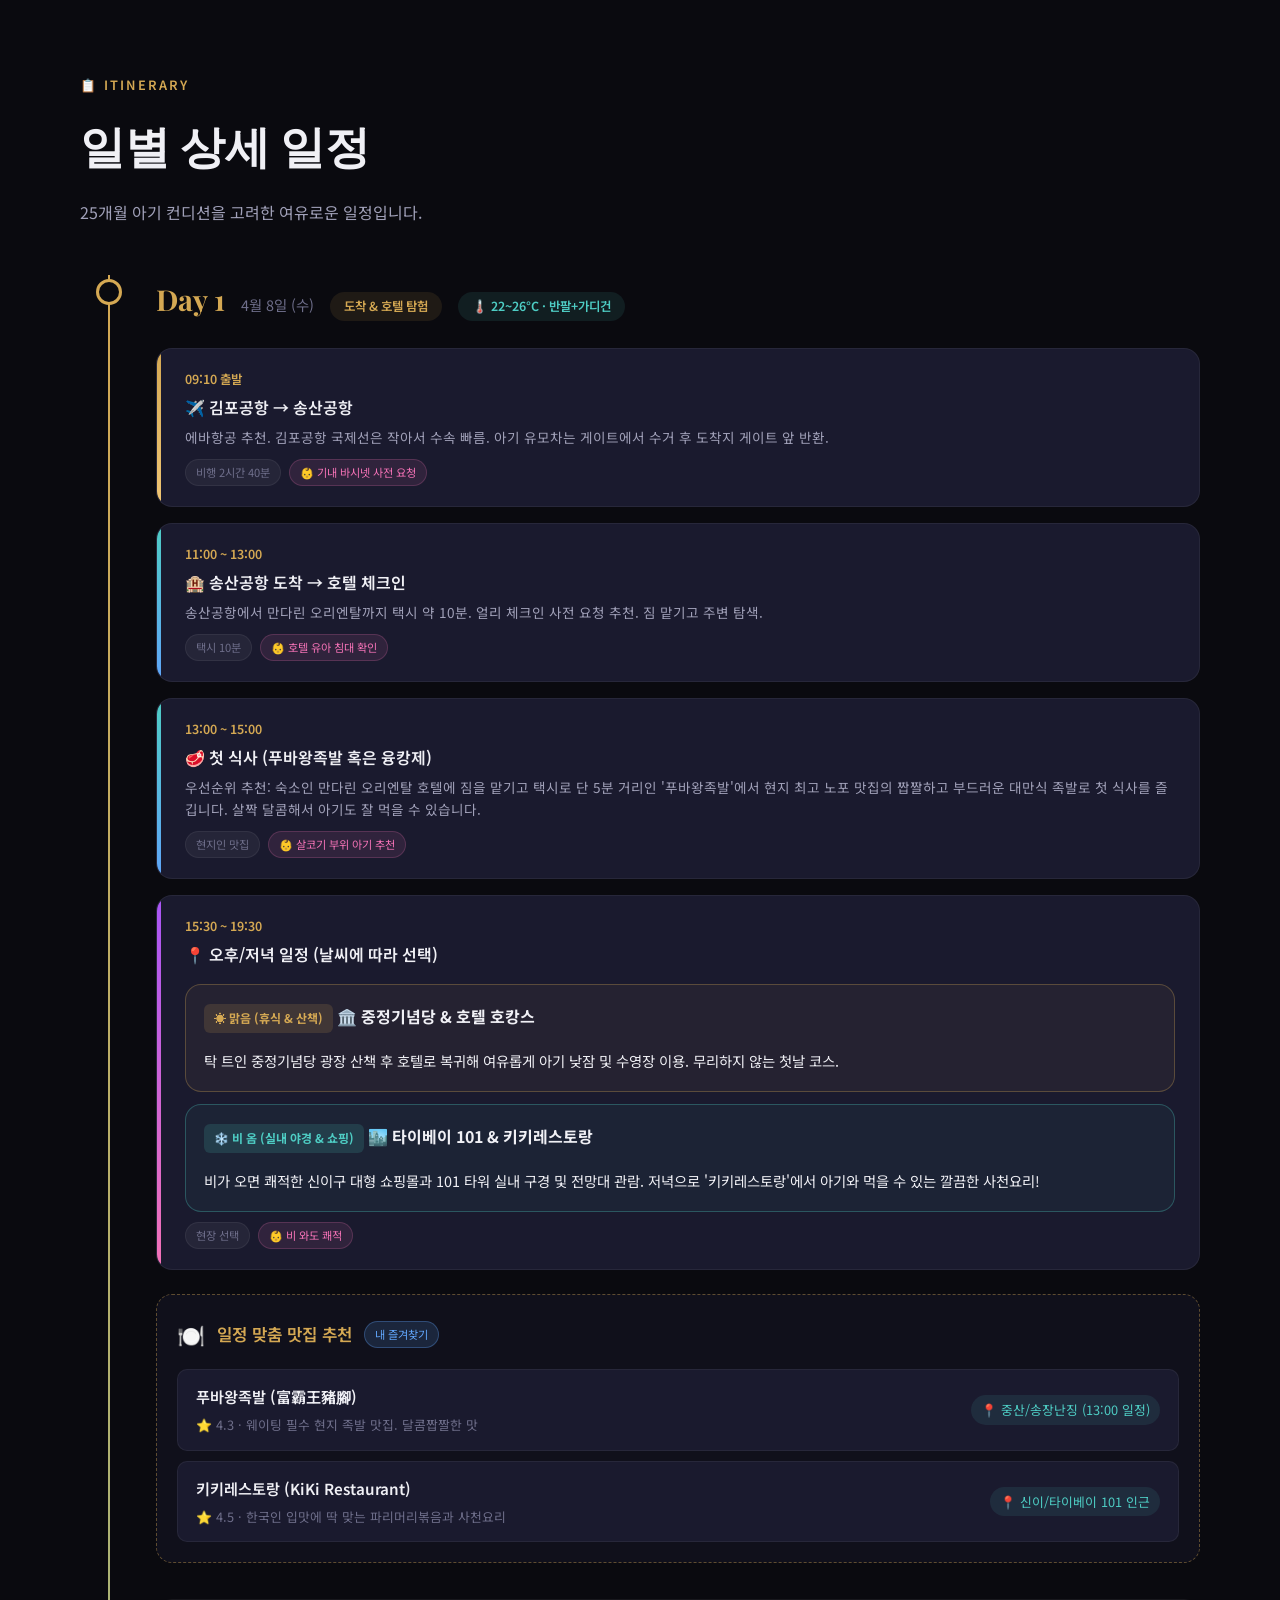
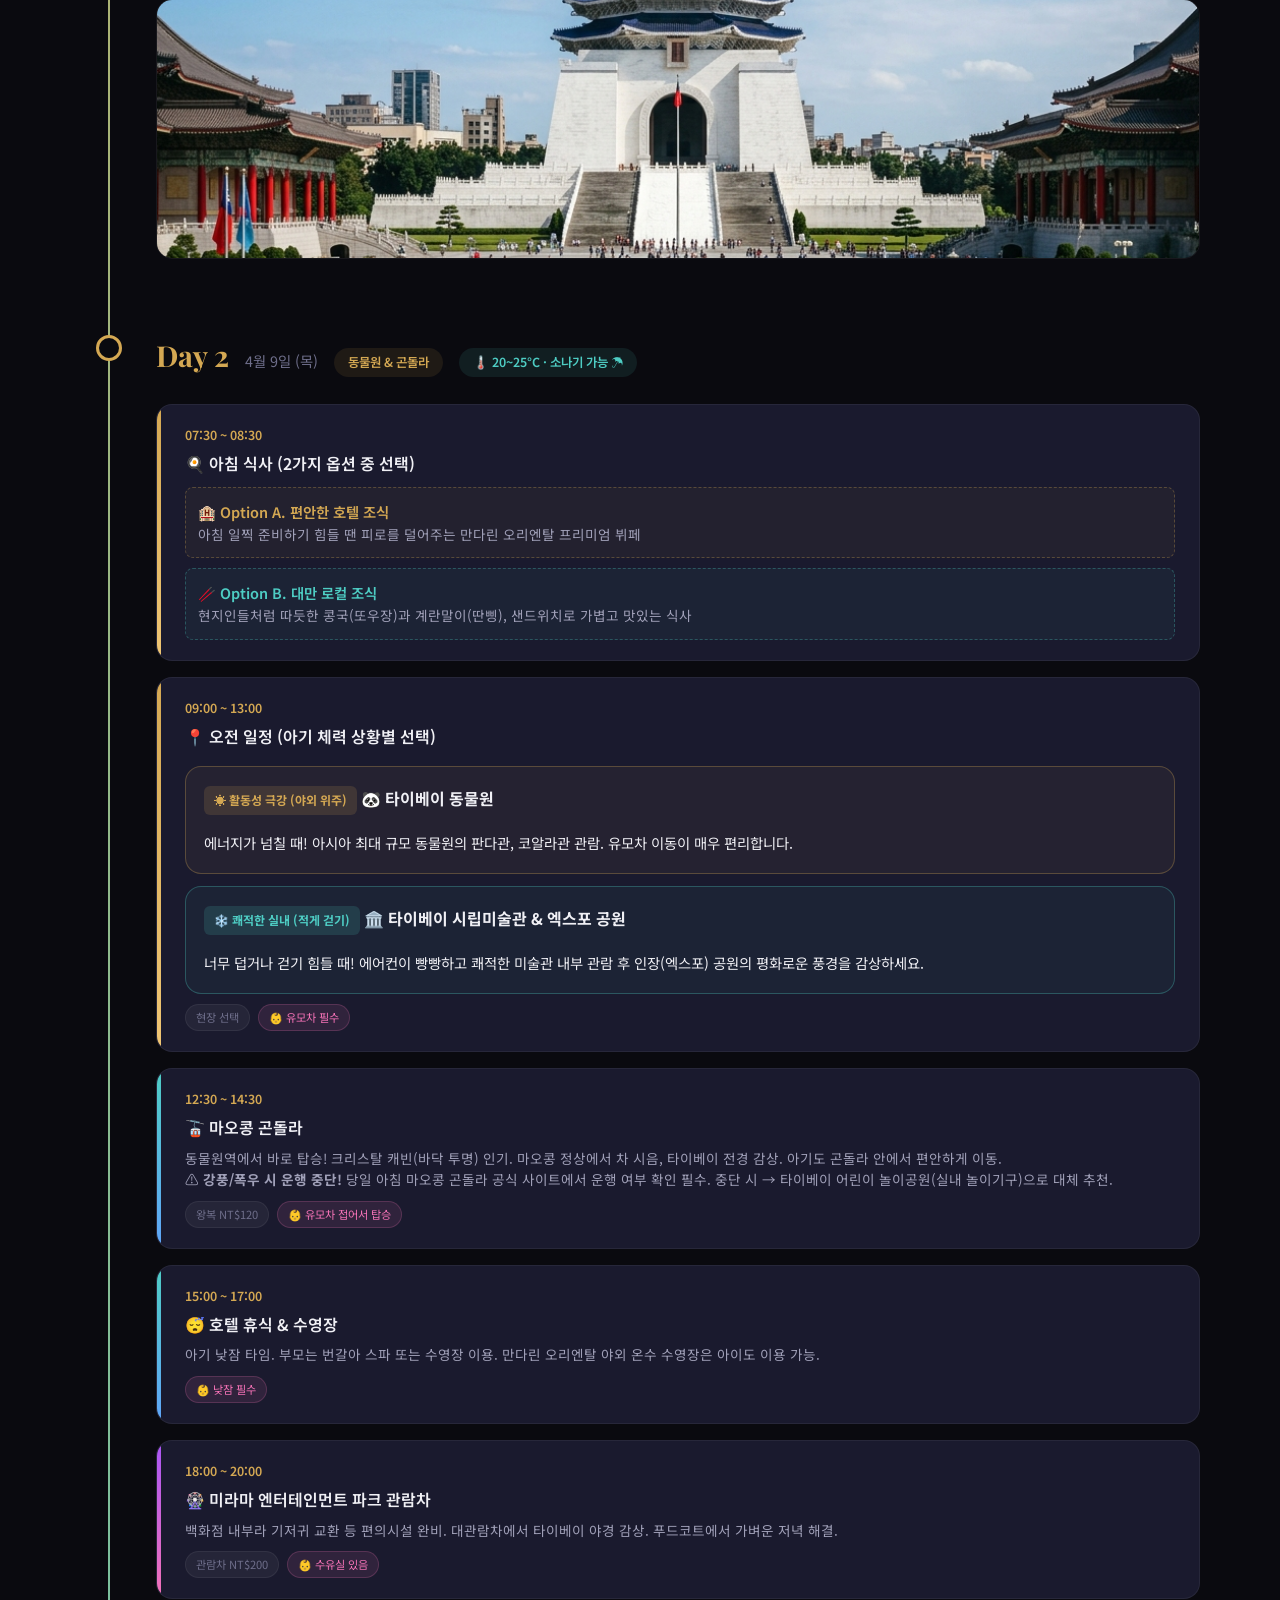
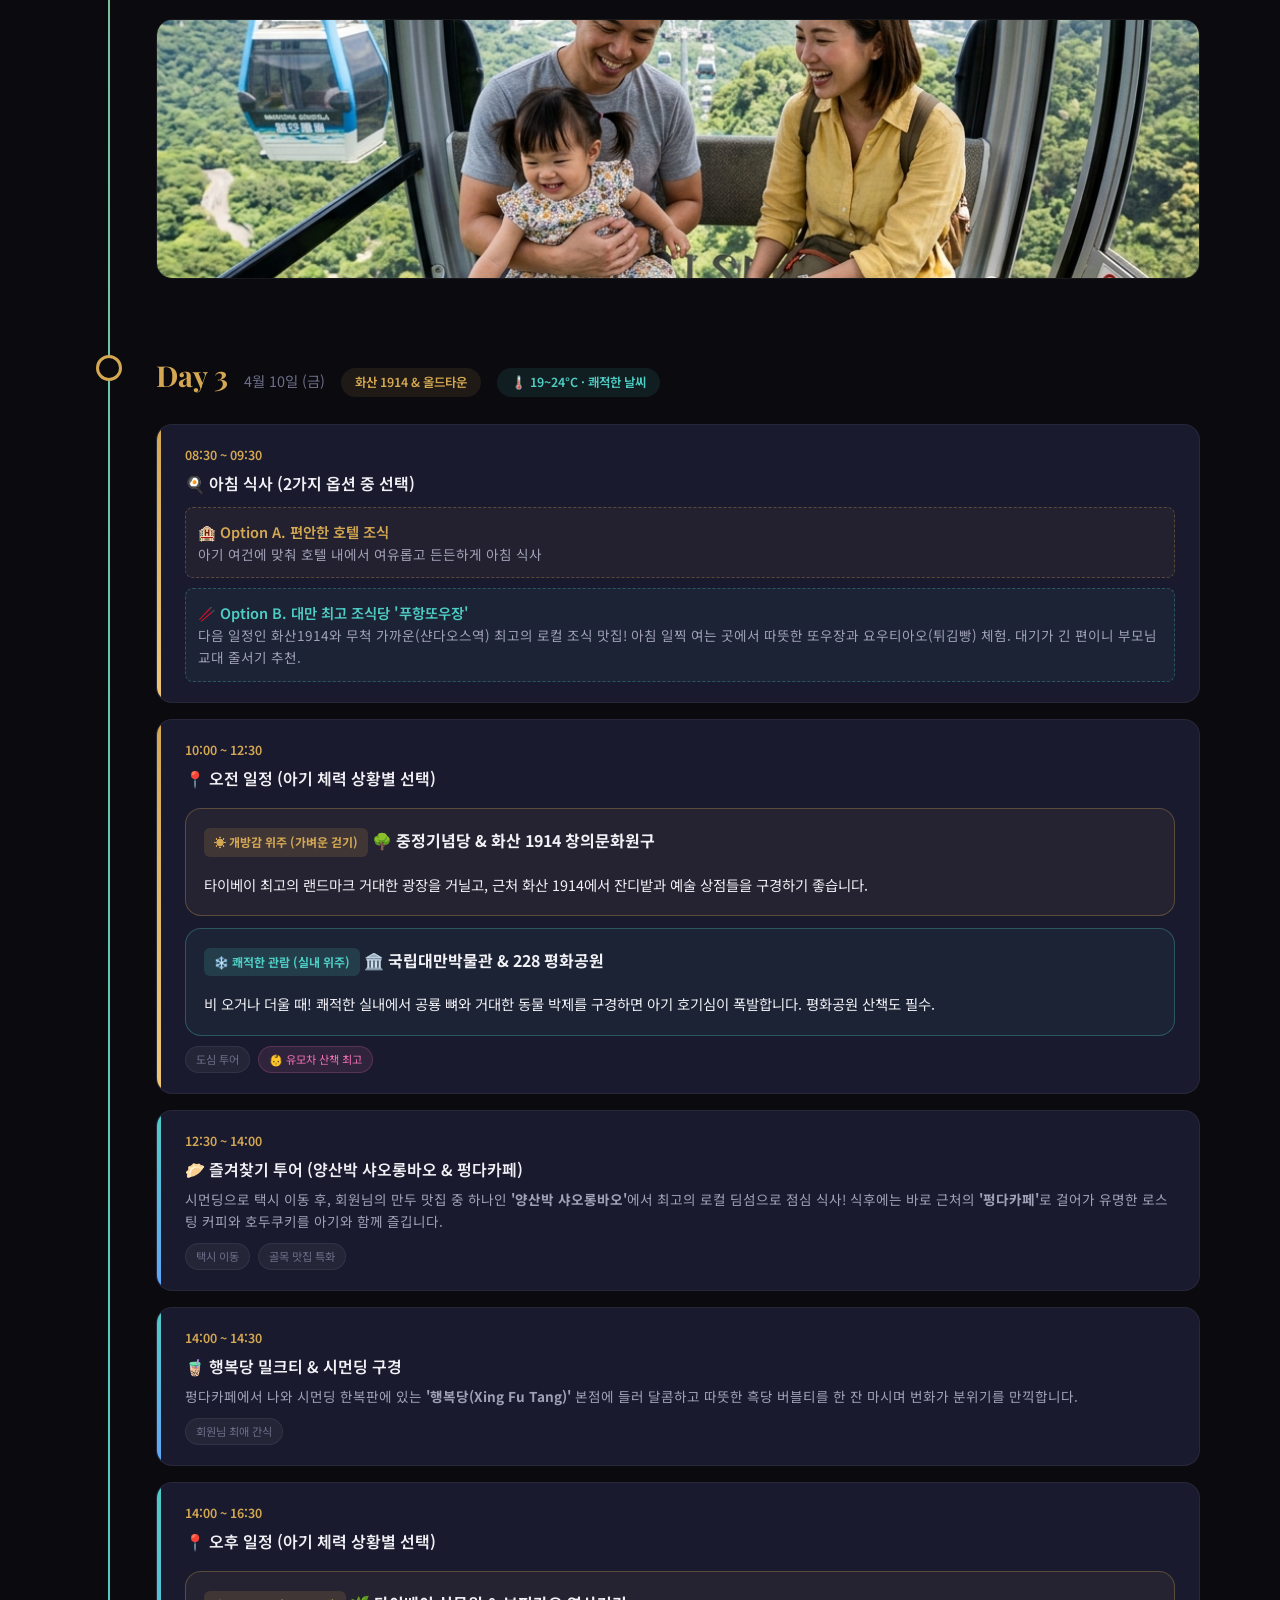
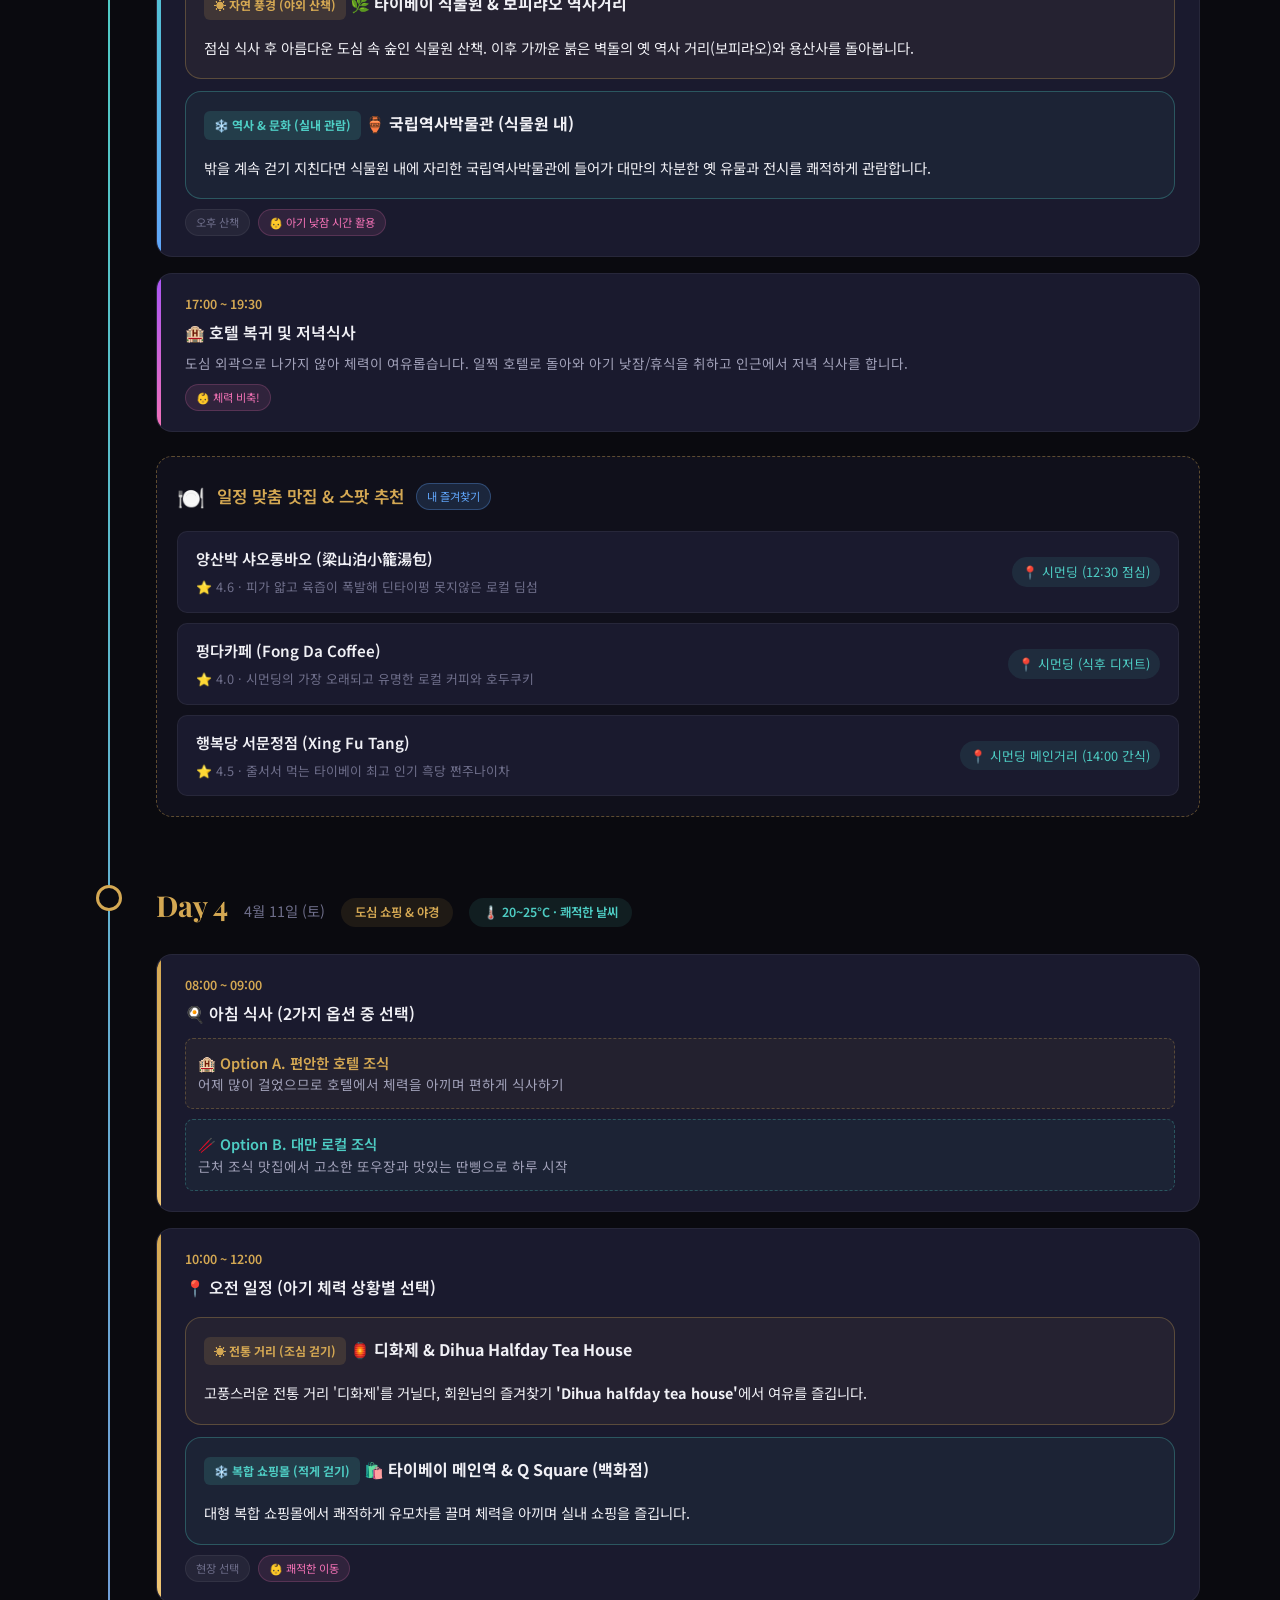
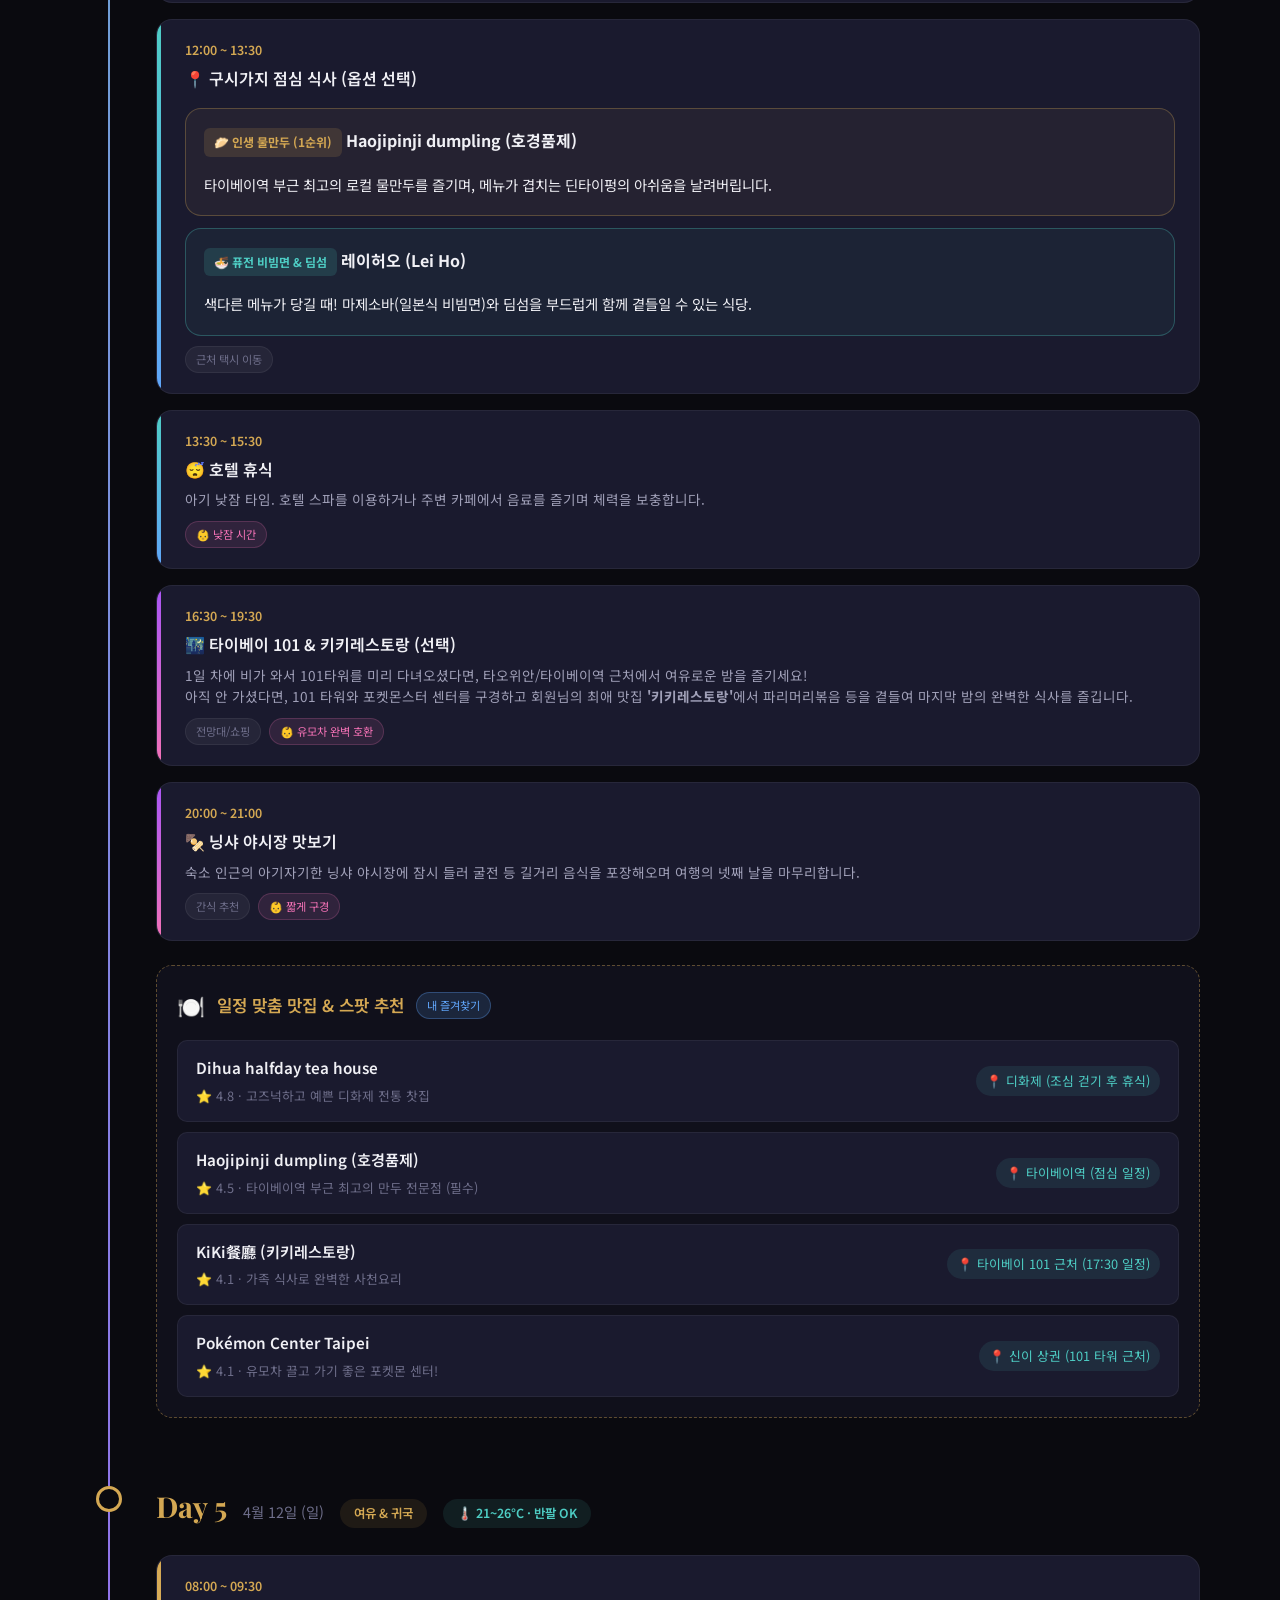
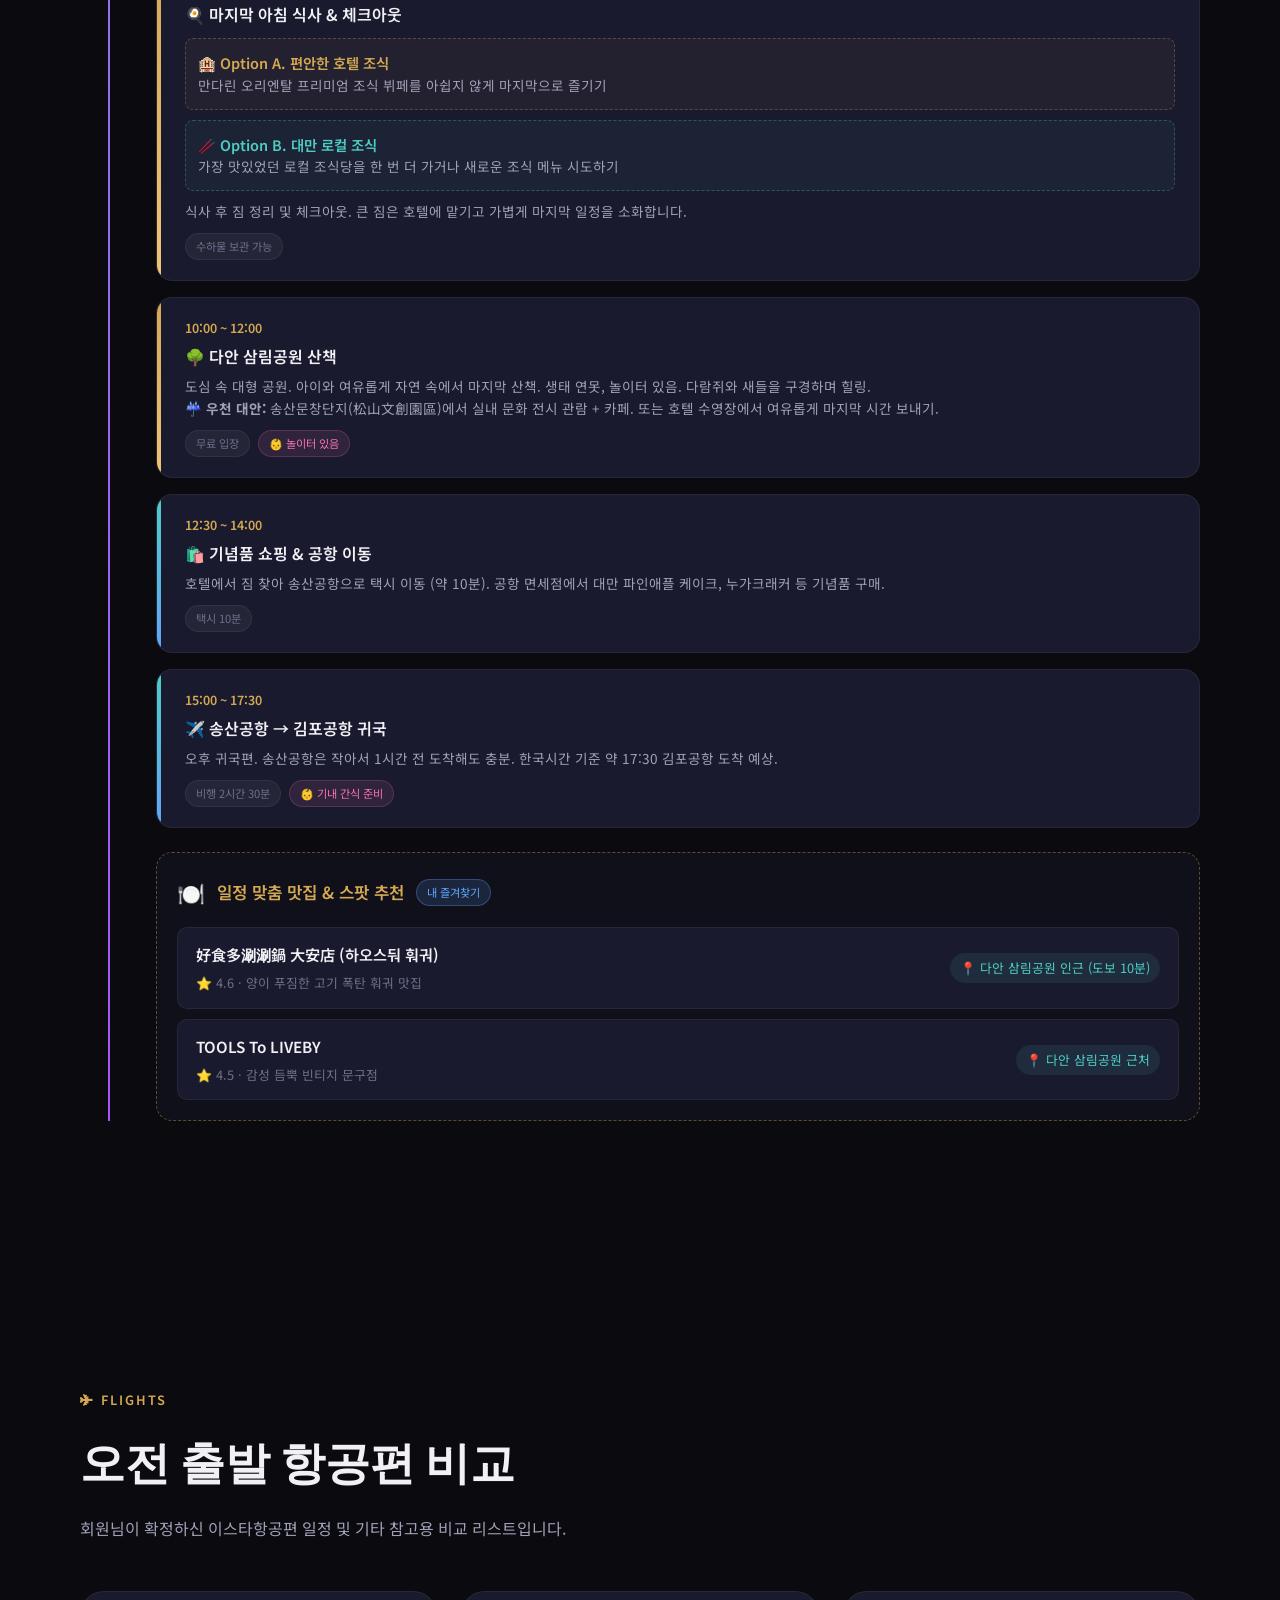
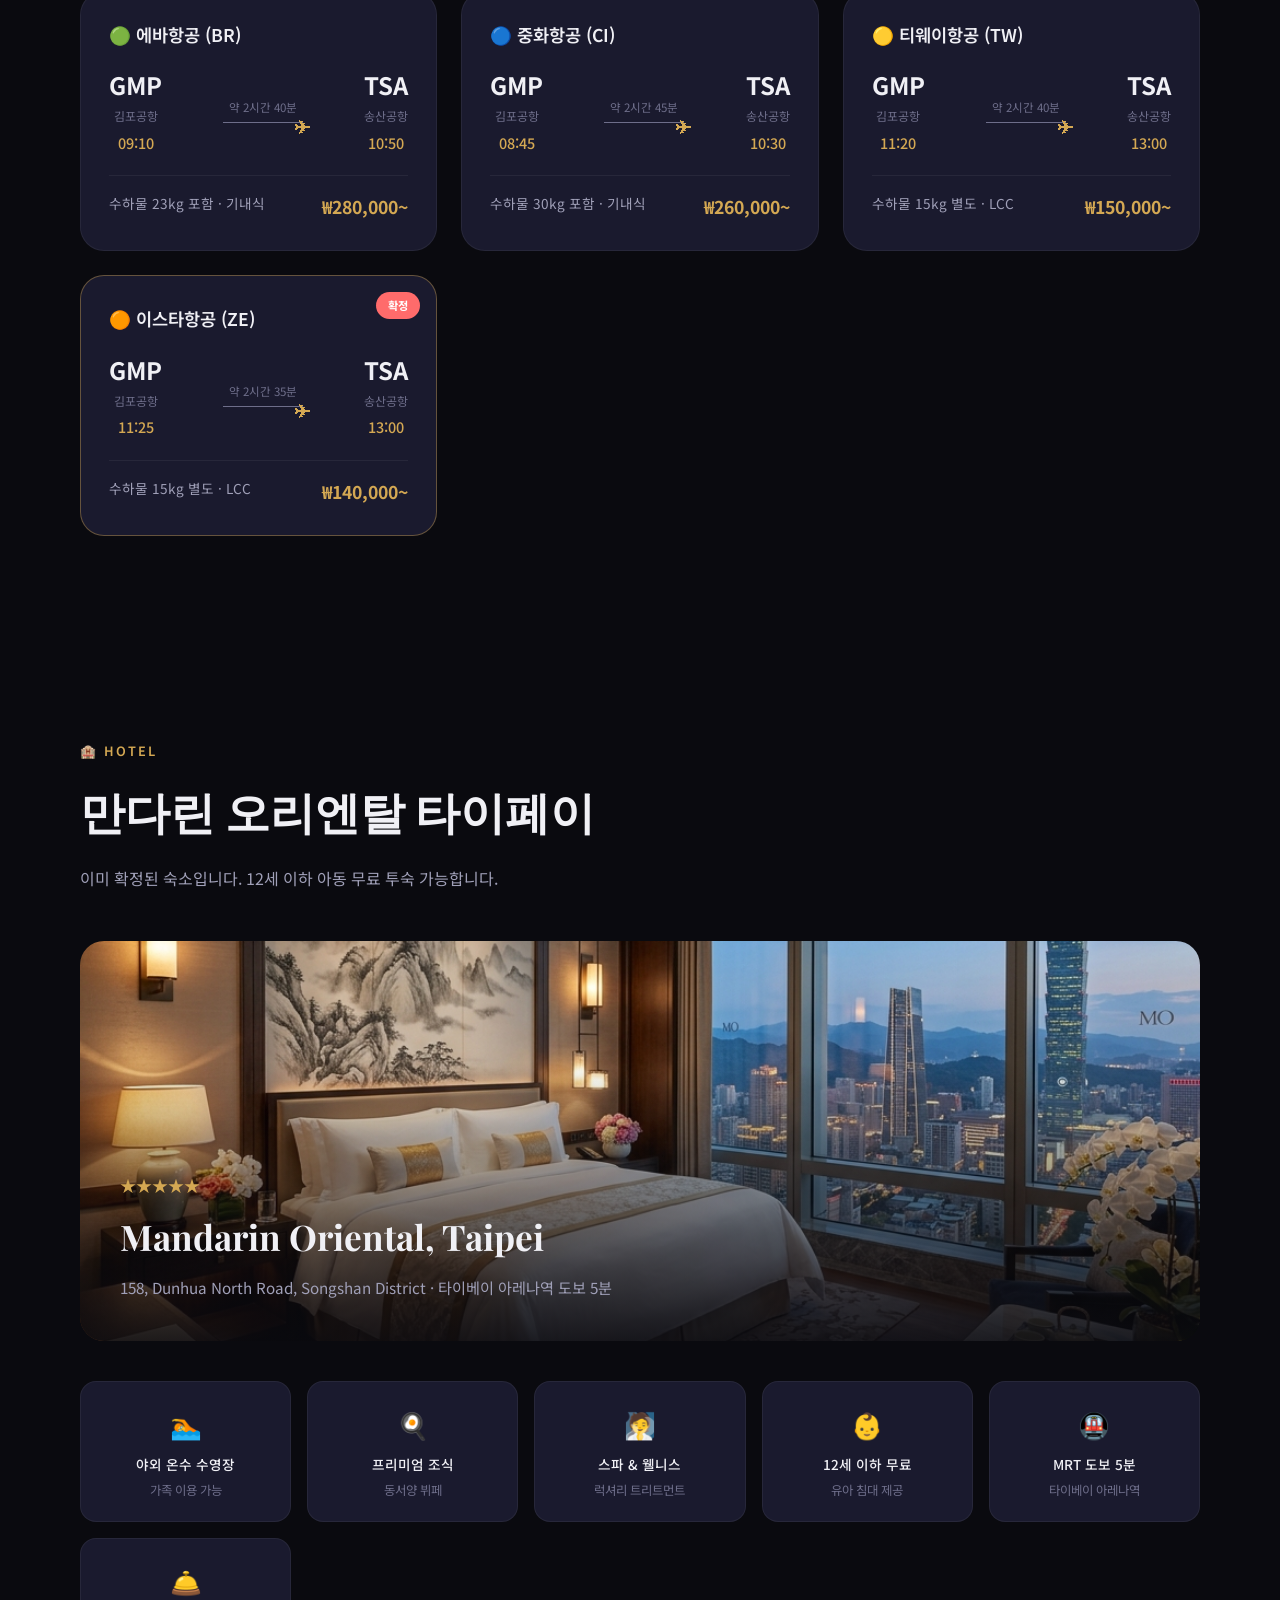
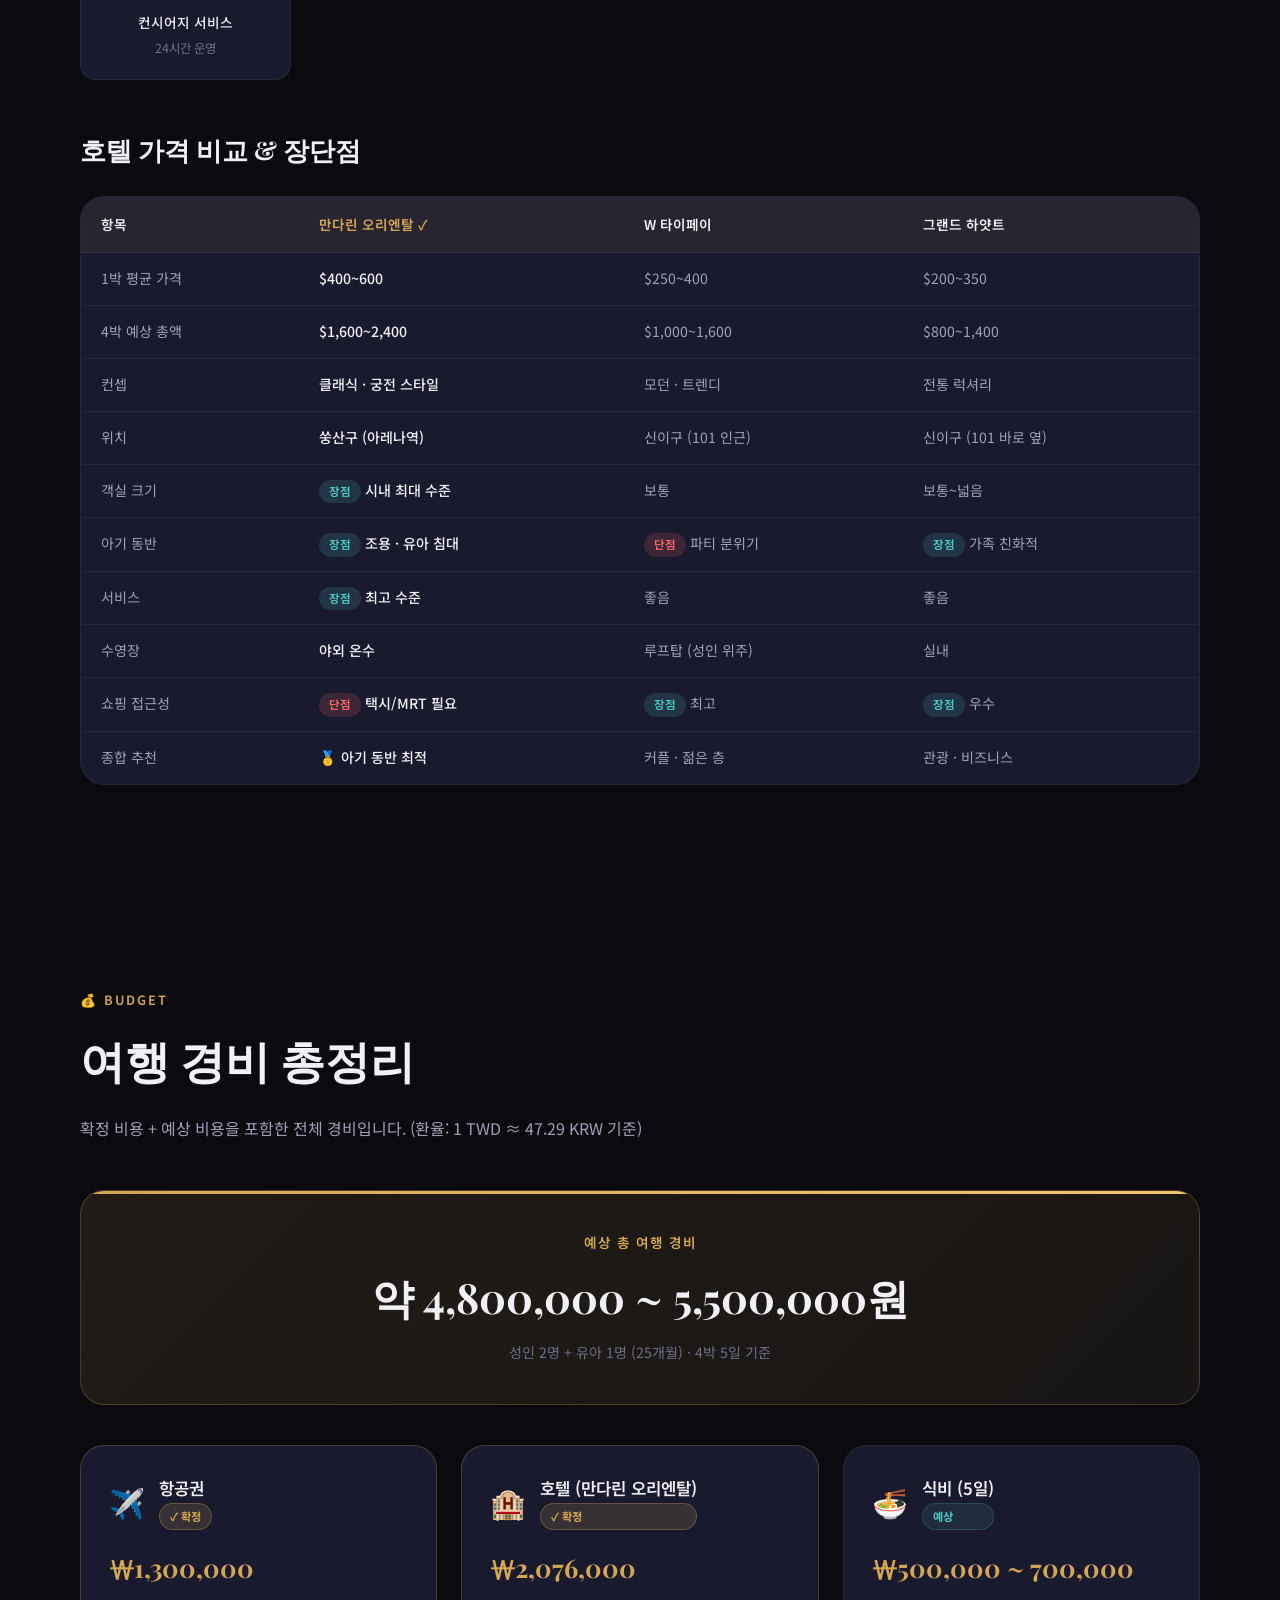
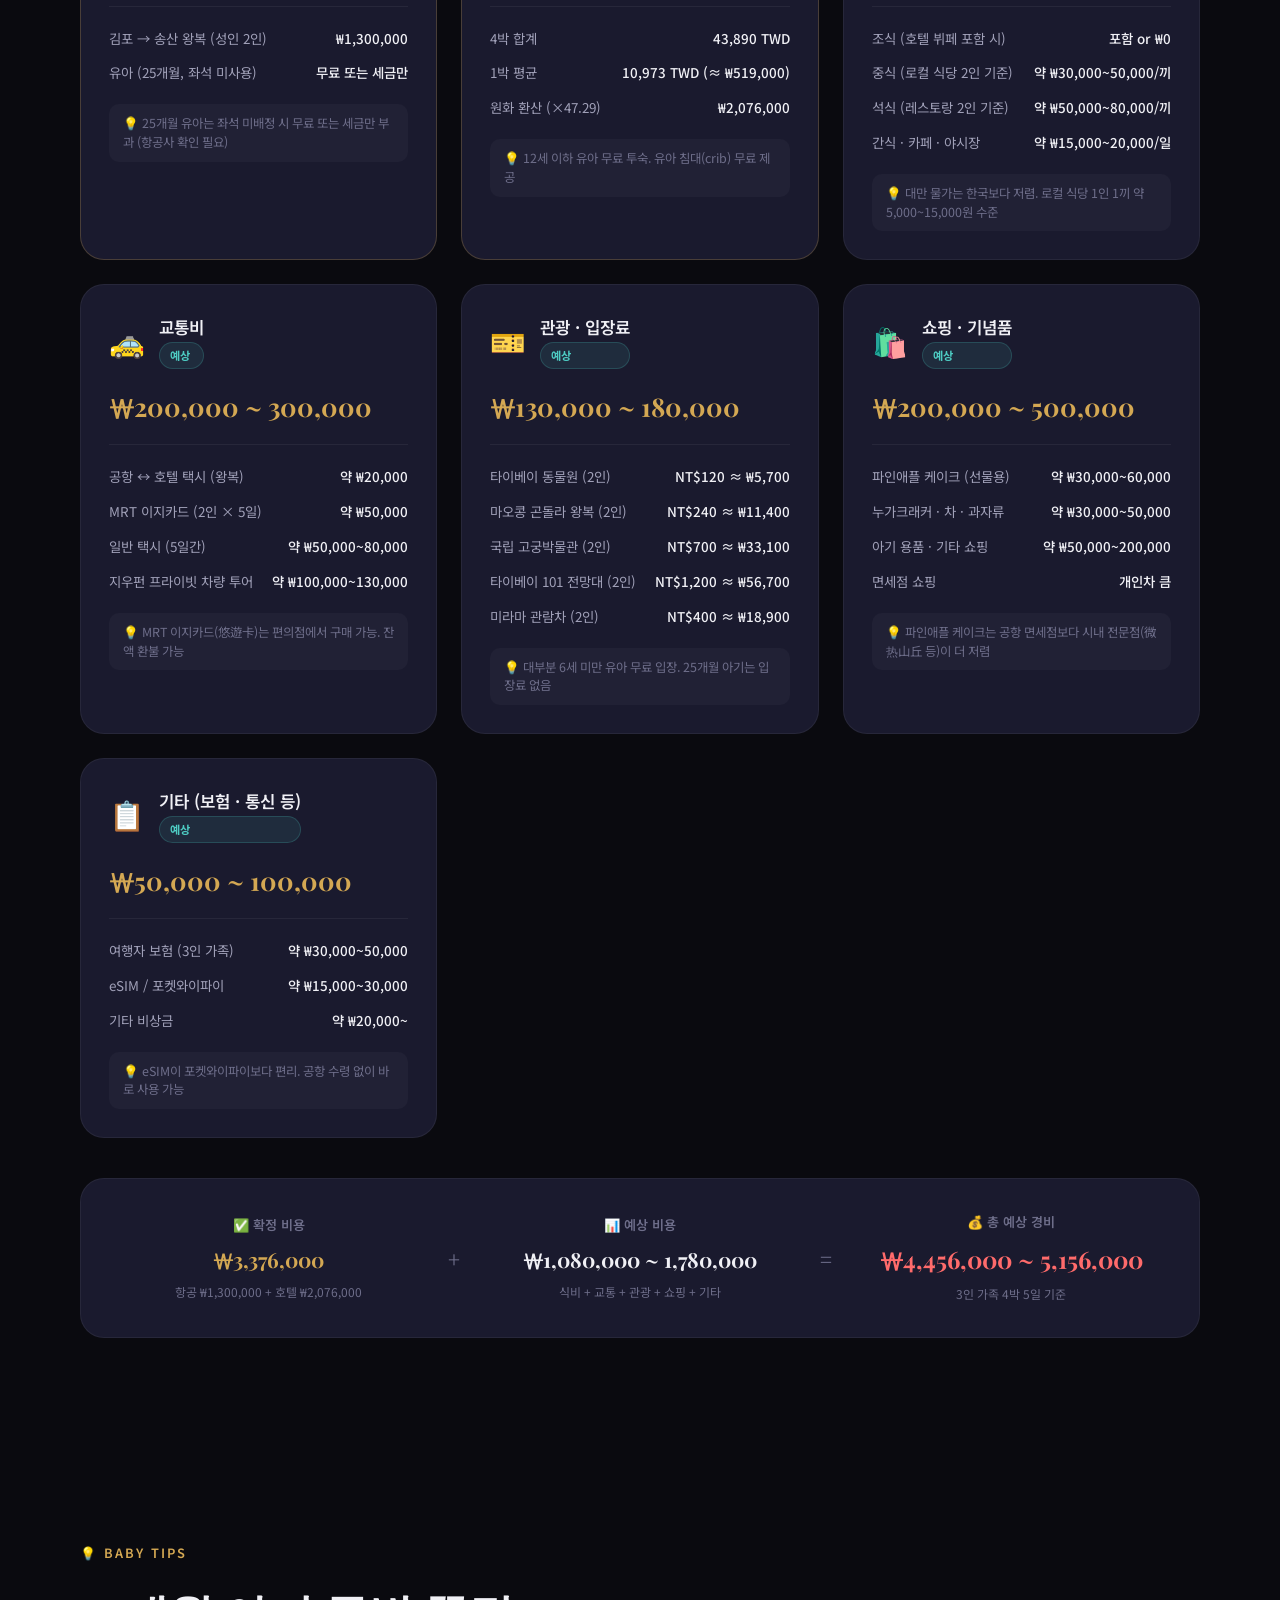
==== commit f6e22bf6: "Reorder layout and set Eastar as confirmed flight" ====
--- a/index.html
+++ b/index.html
@@ -69,15 +69,583 @@
   </div>
 </section>
 
+<!-- ITINERARY -->
+<section class="section" id="itinerary">
+  <div class="section-label animate-on-scroll">📋 ITINERARY</div>
+  <h2 class="section-title animate-on-scroll">일별 상세 일정</h2>
+  <p class="section-desc animate-on-scroll">25개월 아기 컨디션을 고려한 여유로운 일정입니다.</p>
+
+  <div class="timeline">
+
+    <!-- DAY 1 -->
+    <div class="day-block animate-on-scroll">
+      <div class="day-dot"></div>
+      <div class="day-header">
+        <span class="day-number">Day 1</span>
+        <span class="day-date">4월 8일 (수)</span>
+        <span class="day-theme">도착 & 호텔 탐험</span>
+        <span class="day-theme" style="background:rgba(78,205,196,0.1);color:#4ecdc4;">🌡️ 22~26°C · 반팔+가디건</span>
+      </div>
+      <div class="schedule-cards">
+        <div class="schedule-card">
+          <div class="schedule-time-bar morning"></div>
+          <div class="schedule-body">
+            <div class="schedule-time">09:10 출발</div>
+            <div class="schedule-title">✈️ 김포공항 → 송산공항</div>
+            <div class="schedule-desc">에바항공 추천. 김포공항 국제선은 작아서 수속 빠름. 아기 유모차는 게이트에서 수거 후 도착지 게이트 앞 반환.</div>
+            <div class="schedule-tags">
+              <span class="schedule-tag">비행 2시간 40분</span>
+              <span class="schedule-tag baby">👶 기내 바시넷 사전 요청</span>
+            </div>
+          </div>
+        </div>
+        <div class="schedule-card">
+          <div class="schedule-time-bar afternoon"></div>
+          <div class="schedule-body">
+            <div class="schedule-time">11:00 ~ 13:00</div>
+            <div class="schedule-title">🏨 송산공항 도착 → 호텔 체크인</div>
+            <div class="schedule-desc">송산공항에서 만다린 오리엔탈까지 택시 약 10분. 얼리 체크인 사전 요청 추천. 짐 맡기고 주변 탐색.</div>
+            <div class="schedule-tags">
+              <span class="schedule-tag">택시 10분</span>
+              <span class="schedule-tag baby">👶 호텔 유아 침대 확인</span>
+            </div>
+          </div>
+        </div>
+        <div class="schedule-card">
+          <div class="schedule-time-bar afternoon"></div>
+          <div class="schedule-body">
+            <div class="schedule-time">13:00 ~ 15:00</div>
+            <div class="schedule-title">🥩 첫 식사 (푸바왕족발 혹은 융캉제)</div>
+            <div class="schedule-desc">우선순위 추천: 숙소인 만다린 오리엔탈 호텔에 짐을 맡기고 택시로 단 5분 거리인 '푸바왕족발'에서 현지 최고 노포 맛집의 짭짤하고 부드러운 대만식 족발로 첫 식사를 즐깁니다. 살짝 달콤해서 아기도 잘 먹을 수 있습니다.</div>
+            <div class="schedule-tags">
+              <span class="schedule-tag">현지인 맛집</span>
+              <span class="schedule-tag baby">👶 살코기 부위 아기 추천</span>
+            </div>
+          </div>
+        </div>
+        <div class="schedule-card">
+          <div class="schedule-time-bar evening"></div>
+          <div class="schedule-body">
+            <div class="schedule-time">15:30 ~ 19:30</div>
+            <div class="schedule-title">📍 오후/저녁 일정 (날씨에 따라 선택)</div>
+            <div class="schedule-options">
+              <div class="schedule-option-card outdoor">
+                <div class="opt-badge">☀️ 맑음 (휴식 & 산책)</div>
+                <strong style="color:var(--text-primary);">🏛️ 중정기념당 & 호텔 호캉스</strong><br>
+                <div style="font-size:0.9rem; margin-top:6px;">탁 트인 중정기념당 광장 산책 후 호텔로 복귀해 여유롭게 아기 낮잠 및 수영장 이용. 무리하지 않는 첫날 코스.</div>
+              </div>
+              <div class="schedule-option-card indoor">
+                <div class="opt-badge">❄️ 비 옴 (실내 야경 & 쇼핑)</div>
+                <strong style="color:var(--text-primary);">🏙️ 타이베이 101 & 키키레스토랑</strong><br>
+                <div style="font-size:0.9rem; margin-top:6px;">비가 오면 쾌적한 신이구 대형 쇼핑몰과 101 타워 실내 구경 및 전망대 관람. 저녁으로 '키키레스토랑'에서 아기와 먹을 수 있는 깔끔한 사천요리!</div>
+              </div>
+            </div>
+            <div class="schedule-tags">
+              <span class="schedule-tag">현장 선택</span>
+              <span class="schedule-tag baby">👶 비 와도 쾌적</span>
+            </div>
+          </div>
+        </div>
+      </div>
+
+      <div class="restaurant-recommendation animate-on-scroll">
+        <div class="rest-header">
+          <div class="rest-icon">🍽️</div>
+          <div class="rest-title">일정 맞춤 맛집 추천</div>
+          <div class="rest-badge">내 즐겨찾기</div>
+        </div>
+        <div class="rest-list">
+          <a href="https://maps.google.com/?q=Fu+Ba+Wang+Pig%27s+Trotters" target="_blank" class="rest-item">
+            <div class="rest-item-info">
+              <div class="rest-name">푸바왕족발 (富霸王豬腳)</div>
+              <div class="rest-desc">⭐ 4.3 · 웨이팅 필수 현지 족발 맛집. 달콤짭짤한 맛</div>
+            </div>
+            <div class="rest-loc">📍 중산/송장난징 (13:00 일정)</div>
+          </a>
+          <a href="https://maps.google.com/?q=KiKi+Restaurant" target="_blank" class="rest-item">
+            <div class="rest-item-info">
+              <div class="rest-name">키키레스토랑 (KiKi Restaurant)</div>
+              <div class="rest-desc">⭐ 4.5 · 한국인 입맛에 딱 맞는 파리머리볶음과 사천요리</div>
+            </div>
+            <div class="rest-loc">📍 신이/타이베이 101 인근</div>
+          </a>
+        </div>
+      </div>
+
+      <img src="images/cksmemorial.png" alt="중정기념당" class="day-image">
+    </div>
+
+    <!-- DAY 2 -->
+    <div class="day-block animate-on-scroll">
+      <div class="day-dot"></div>
+      <div class="day-header">
+        <span class="day-number">Day 2</span>
+        <span class="day-date">4월 9일 (목)</span>
+        <span class="day-theme">동물원 & 곤돌라</span>
+        <span class="day-theme" style="background:rgba(78,205,196,0.1);color:#4ecdc4;">🌡️ 20~25°C · 소나기 가능 ☂️</span>
+      </div>
+      <div class="schedule-cards">
+        <div class="schedule-card">
+          <div class="schedule-time-bar morning"></div>
+          <div class="schedule-body">
+            <div class="schedule-time">07:30 ~ 08:30</div>
+            <div class="schedule-title">🍳 아침 식사 (2가지 옵션 중 선택)</div>
+            <div class="schedule-desc" style="display:flex; flex-direction:column; gap:10px; margin-top:10px;">
+              <div style="background:rgba(212,168,83,0.05); border:1px dashed rgba(212,168,83,0.3); padding:12px; border-radius:8px;">
+                <span style="color:var(--accent-gold); font-weight:600; font-size:0.9rem;">🏨 Option A. 편안한 호텔 조식</span><br>
+                아침 일찍 준비하기 힘들 땐 피로를 덜어주는 만다린 오리엔탈 프리미엄 뷔페
+              </div>
+              <div style="background:rgba(78,205,196,0.05); border:1px dashed rgba(78,205,196,0.3); padding:12px; border-radius:8px;">
+                <span style="color:var(--accent-teal); font-weight:600; font-size:0.9rem;">🥢 Option B. 대만 로컬 조식</span><br>
+                현지인들처럼 따듯한 콩국(또우장)과 계란말이(딴삥), 샌드위치로 가볍고 맛있는 식사
+              </div>
+            </div>
+          </div>
+        </div>
+        <div class="schedule-card">
+          <div class="schedule-time-bar morning"></div>
+          <div class="schedule-body">
+            <div class="schedule-time">09:00 ~ 13:00</div>
+            <div class="schedule-title">📍 오전 일정 (아기 체력 상황별 선택)</div>
+            <div class="schedule-options">
+              <div class="schedule-option-card outdoor">
+                <div class="opt-badge">☀️ 활동성 극강 (야외 위주)</div>
+                <strong style="color:var(--text-primary);">🐼 타이베이 동물원</strong><br>
+                <div style="font-size:0.9rem; margin-top:6px;">에너지가 넘칠 때! 아시아 최대 규모 동물원의 판다관, 코알라관 관람. 유모차 이동이 매우 편리합니다.</div>
+              </div>
+              <div class="schedule-option-card indoor">
+                <div class="opt-badge">❄️ 쾌적한 실내 (적게 걷기)</div>
+                <strong style="color:var(--text-primary);">🏛️ 타이베이 시립미술관 & 엑스포 공원</strong><br>
+                <div style="font-size:0.9rem; margin-top:6px;">너무 덥거나 걷기 힘들 때! 에어컨이 빵빵하고 쾌적한 미술관 내부 관람 후 인장(엑스포) 공원의 평화로운 풍경을 감상하세요.</div>
+              </div>
+            </div>
+            <div class="schedule-tags">
+              <span class="schedule-tag">현장 선택</span>
+              <span class="schedule-tag baby">👶 유모차 필수</span>
+            </div>
+          </div>
+        </div>
+        <div class="schedule-card">
+          <div class="schedule-time-bar afternoon"></div>
+          <div class="schedule-body">
+            <div class="schedule-time">12:30 ~ 14:30</div>
+            <div class="schedule-title">🚡 마오콩 곤돌라</div>
+            <div class="schedule-desc">동물원역에서 바로 탑승! 크리스탈 캐빈(바닥 투명) 인기. 마오콩 정상에서 차 시음, 타이베이 전경 감상. 아기도 곤돌라 안에서 편안하게 이동.<br>⚠️ <strong>강풍/폭우 시 운행 중단!</strong> 당일 아침 마오콩 곤돌라 공식 사이트에서 운행 여부 확인 필수. 중단 시 → 타이베이 어린이 놀이공원(실내 놀이기구)으로 대체 추천.</div>
+            <div class="schedule-tags">
+              <span class="schedule-tag">왕복 NT$120</span>
+              <span class="schedule-tag baby">👶 유모차 접어서 탑승</span>
+            </div>
+          </div>
+        </div>
+        <div class="schedule-card">
+          <div class="schedule-time-bar afternoon"></div>
+          <div class="schedule-body">
+            <div class="schedule-time">15:00 ~ 17:00</div>
+            <div class="schedule-title">😴 호텔 휴식 & 수영장</div>
+            <div class="schedule-desc">아기 낮잠 타임. 부모는 번갈아 스파 또는 수영장 이용. 만다린 오리엔탈 야외 온수 수영장은 아이도 이용 가능.</div>
+            <div class="schedule-tags">
+              <span class="schedule-tag baby">👶 낮잠 필수</span>
+            </div>
+          </div>
+        </div>
+        <div class="schedule-card">
+          <div class="schedule-time-bar evening"></div>
+          <div class="schedule-body">
+            <div class="schedule-time">18:00 ~ 20:00</div>
+            <div class="schedule-title">🎡 미라마 엔터테인먼트 파크 관람차</div>
+            <div class="schedule-desc">백화점 내부라 기저귀 교환 등 편의시설 완비. 대관람차에서 타이베이 야경 감상. 푸드코트에서 가벼운 저녁 해결.</div>
+            <div class="schedule-tags">
+              <span class="schedule-tag">관람차 NT$200</span>
+              <span class="schedule-tag baby">👶 수유실 있음</span>
+            </div>
+          </div>
+        </div>
+      </div>
+
+      <img src="images/maokong_gondola.png" alt="마오콩 곤돌라" class="day-image">
+    </div>
+
+    <!-- DAY 3 -->
+    <div class="day-block animate-on-scroll">
+      <div class="day-dot"></div>
+      <div class="day-header">
+        <span class="day-number">Day 3</span>
+        <span class="day-date">4월 10일 (금)</span>
+        <span class="day-theme">화산 1914 & 올드타운</span>
+        <span class="day-theme" style="background:rgba(78,205,196,0.1);color:#4ecdc4;">🌡️ 19~24°C · 쾌적한 날씨</span>
+      </div>
+      <div class="schedule-cards">
+        <div class="schedule-card">
+          <div class="schedule-time-bar morning"></div>
+          <div class="schedule-body">
+            <div class="schedule-time">08:30 ~ 09:30</div>
+            <div class="schedule-title">🍳 아침 식사 (2가지 옵션 중 선택)</div>
+            <div class="schedule-desc" style="display:flex; flex-direction:column; gap:10px; margin-top:10px;">
+              <div style="background:rgba(212,168,83,0.05); border:1px dashed rgba(212,168,83,0.3); padding:12px; border-radius:8px;">
+                <span style="color:var(--accent-gold); font-weight:600; font-size:0.9rem;">🏨 Option A. 편안한 호텔 조식</span><br>
+                아기 여건에 맞춰 호텔 내에서 여유롭고 든든하게 아침 식사
+              </div>
+              <div style="background:rgba(78,205,196,0.05); border:1px dashed rgba(78,205,196,0.3); padding:12px; border-radius:8px;">
+                <span style="color:var(--accent-teal); font-weight:600; font-size:0.9rem;">🥢 Option B. 대만 최고 조식당 '푸항또우장'</span><br>
+                다음 일정인 화산1914와 무척 가까운(샨다오스역) 최고의 로컬 조식 맛집! 아침 일찍 여는 곳에서 따뜻한 또우장과 요우티아오(튀김빵) 체험. 대기가 긴 편이니 부모님 교대 줄서기 추천.
+              </div>
+            </div>
+          </div>
+        </div>
+        <div class="schedule-card">
+          <div class="schedule-time-bar morning"></div>
+          <div class="schedule-body">
+            <div class="schedule-time">10:00 ~ 12:30</div>
+            <div class="schedule-title">📍 오전 일정 (아기 체력 상황별 선택)</div>
+            <div class="schedule-options">
+              <div class="schedule-option-card outdoor">
+                <div class="opt-badge">☀️ 개방감 위주 (가벼운 걷기)</div>
+                <strong style="color:var(--text-primary);">🌳 중정기념당 & 화산 1914 창의문화원구</strong><br>
+                <div style="font-size:0.9rem; margin-top:6px;">타이베이 최고의 랜드마크 거대한 광장을 거닐고, 근처 화산 1914에서 잔디밭과 예술 상점들을 구경하기 좋습니다.</div>
+              </div>
+              <div class="schedule-option-card indoor">
+                <div class="opt-badge">❄️ 쾌적한 관람 (실내 위주)</div>
+                <strong style="color:var(--text-primary);">🏛️ 국립대만박물관 & 228 평화공원</strong><br>
+                <div style="font-size:0.9rem; margin-top:6px;">비 오거나 더울 때! 쾌적한 실내에서 공룡 뼈와 거대한 동물 박제를 구경하면 아기 호기심이 폭발합니다. 평화공원 산책도 필수.</div>
+              </div>
+            </div>
+            <div class="schedule-tags">
+              <span class="schedule-tag">도심 투어</span>
+              <span class="schedule-tag baby">👶 유모차 산책 최고</span>
+            </div>
+          </div>
+        </div>
+        <div class="schedule-card">
+          <div class="schedule-time-bar afternoon"></div>
+          <div class="schedule-body">
+            <div class="schedule-time">12:30 ~ 14:00</div>
+            <div class="schedule-title">🥟 즐겨찾기 투어 (양산박 샤오롱바오 & 펑다카페)</div>
+            <div class="schedule-desc">시먼딩으로 택시 이동 후, 회원님의 만두 맛집 중 하나인 <strong>'양산박 샤오롱바오'</strong>에서 최고의 로컬 딤섬으로 점심 식사! 식후에는 바로 근처의 <strong>'펑다카페'</strong>로 걸어가 유명한 로스팅 커피와 호두쿠키를 아기와 함께 즐깁니다.</div>
+            <div class="schedule-tags"><span class="schedule-tag">택시 이동</span><span class="schedule-tag">골목 맛집 특화</span></div>
+          </div>
+        </div>
+        <div class="schedule-card">
+          <div class="schedule-time-bar afternoon"></div>
+          <div class="schedule-body">
+            <div class="schedule-time">14:00 ~ 14:30</div>
+            <div class="schedule-title">🧋 행복당 밀크티 & 시먼딩 구경</div>
+            <div class="schedule-desc">펑다카페에서 나와 시먼딩 한복판에 있는 <strong>'행복당(Xing Fu Tang)'</strong> 본점에 들러 달콤하고 따뜻한 흑당 버블티를 한 잔 마시며 번화가 분위기를 만끽합니다.</div>
+            <div class="schedule-tags"><span class="schedule-tag">회원님 최애 간식</span></div>
+          </div>
+        </div>
+        <div class="schedule-card">
+          <div class="schedule-time-bar afternoon"></div>
+          <div class="schedule-body">
+            <div class="schedule-time">14:00 ~ 16:30</div>
+            <div class="schedule-title">📍 오후 일정 (아기 체력 상황별 선택)</div>
+            <div class="schedule-options">
+              <div class="schedule-option-card outdoor">
+                <div class="opt-badge">☀️ 자연 풍경 (야외 산책)</div>
+                <strong style="color:var(--text-primary);">🌿 타이베이 식물원 & 보피랴오 역사거리</strong><br>
+                <div style="font-size:0.9rem; margin-top:6px;">점심 식사 후 아름다운 도심 속 숲인 식물원 산책. 이후 가까운 붉은 벽돌의 옛 역사 거리(보피랴오)와 용산사를 돌아봅니다.</div>
+              </div>
+              <div class="schedule-option-card indoor">
+                <div class="opt-badge">❄️ 역사 & 문화 (실내 관람)</div>
+                <strong style="color:var(--text-primary);">🏺 국립역사박물관 (식물원 내)</strong><br>
+                <div style="font-size:0.9rem; margin-top:6px;">밖을 계속 걷기 지친다면 식물원 내에 자리한 국립역사박물관에 들어가 대만의 차분한 옛 유물과 전시를 쾌적하게 관람합니다.</div>
+              </div>
+            </div>
+            <div class="schedule-tags">
+              <span class="schedule-tag">오후 산책</span>
+              <span class="schedule-tag baby">👶 아기 낮잠 시간 활용</span>
+            </div>
+          </div>
+        </div>
+        <div class="schedule-card">
+          <div class="schedule-time-bar evening"></div>
+          <div class="schedule-body">
+            <div class="schedule-time">17:00 ~ 19:30</div>
+            <div class="schedule-title">🏨 호텔 복귀 및 저녁식사</div>
+            <div class="schedule-desc">도심 외곽으로 나가지 않아 체력이 여유롭습니다. 일찍 호텔로 돌아와 아기 낮잠/휴식을 취하고 인근에서 저녁 식사를 합니다.</div>
+            <div class="schedule-tags"><span class="schedule-tag baby">👶 체력 비축!</span></div>
+          </div>
+        </div>
+      </div>
+
+      <div class="restaurant-recommendation animate-on-scroll">
+        <div class="rest-header">
+          <div class="rest-icon">🍽️</div>
+          <div class="rest-title">일정 맞춤 맛집 & 스팟 추천</div>
+          <div class="rest-badge">내 즐겨찾기</div>
+        </div>
+        <div class="rest-list">
+          <a href="https://maps.google.com/?q=Liangshan+Po+Xiaolongbao" target="_blank" class="rest-item">
+            <div class="rest-item-info">
+              <div class="rest-name">양산박 샤오롱바오 (梁山泊小籠湯包)</div>
+              <div class="rest-desc">⭐ 4.6 · 피가 얇고 육즙이 폭발해 딘타이펑 못지않은 로컬 딤섬</div>
+            </div>
+            <div class="rest-loc">📍 시먼딩 (12:30 점심)</div>
+          </a>
+          <a href="https://maps.google.com/?q=Fong+Da+Coffee" target="_blank" class="rest-item">
+            <div class="rest-item-info">
+              <div class="rest-name">펑다카페 (Fong Da Coffee)</div>
+              <div class="rest-desc">⭐ 4.0 · 시먼딩의 가장 오래되고 유명한 로컬 커피와 호두쿠키</div>
+            </div>
+            <div class="rest-loc">📍 시먼딩 (식후 디저트)</div>
+          </a>
+          <a href="https://maps.google.com/?q=Xing+Fu+Tang+Ximending" target="_blank" class="rest-item">
+            <div class="rest-item-info">
+              <div class="rest-name">행복당 서문정점 (Xing Fu Tang)</div>
+              <div class="rest-desc">⭐ 4.5 · 줄서서 먹는 타이베이 최고 인기 흑당 쩐주나이차</div>
+            </div>
+            <div class="rest-loc">📍 시먼딩 메인거리 (14:00 간식)</div>
+          </a>
+        </div>
+      </div>
+    </div>
+
+    <!-- DAY 4 -->
+    <div class="day-block animate-on-scroll">
+      <div class="day-dot"></div>
+      <div class="day-header">
+        <span class="day-number">Day 4</span>
+        <span class="day-date">4월 11일 (토)</span>
+        <span class="day-theme">도심 쇼핑 & 야경</span>
+        <span class="day-theme" style="background:rgba(78,205,196,0.1);color:#4ecdc4;">🌡️ 20~25°C · 쾌적한 날씨</span>
+      </div>
+      <div class="schedule-cards">
+        <div class="schedule-card">
+          <div class="schedule-time-bar morning"></div>
+          <div class="schedule-body">
+            <div class="schedule-time">08:00 ~ 09:00</div>
+            <div class="schedule-title">🍳 아침 식사 (2가지 옵션 중 선택)</div>
+            <div class="schedule-desc" style="display:flex; flex-direction:column; gap:10px; margin-top:10px;">
+              <div style="background:rgba(212,168,83,0.05); border:1px dashed rgba(212,168,83,0.3); padding:12px; border-radius:8px;">
+                <span style="color:var(--accent-gold); font-weight:600; font-size:0.9rem;">🏨 Option A. 편안한 호텔 조식</span><br>
+                어제 많이 걸었으므로 호텔에서 체력을 아끼며 편하게 식사하기
+              </div>
+              <div style="background:rgba(78,205,196,0.05); border:1px dashed rgba(78,205,196,0.3); padding:12px; border-radius:8px;">
+                <span style="color:var(--accent-teal); font-weight:600; font-size:0.9rem;">🥢 Option B. 대만 로컬 조식</span><br>
+                근처 조식 맛집에서 고소한 또우장과 맛있는 딴삥으로 하루 시작
+              </div>
+            </div>
+          </div>
+        </div>
+        <div class="schedule-card">
+          <div class="schedule-time-bar morning"></div>
+          <div class="schedule-body">
+            <div class="schedule-time">10:00 ~ 12:00</div>
+            <div class="schedule-title">📍 오전 일정 (아기 체력 상황별 선택)</div>
+            <div class="schedule-options">
+              <div class="schedule-option-card outdoor">
+                <div class="opt-badge">☀️ 전통 거리 (조심 걷기)</div>
+                <strong style="color:var(--text-primary);">🏮 디화제 & Dihua Halfday Tea House</strong><br>
+                <div style="font-size:0.9rem; margin-top:6px;">고풍스러운 전통 거리 '디화제'를 거닐다, 회원님의 즐겨찾기 <strong>'Dihua halfday tea house'</strong>에서 여유를 즐깁니다.</div>
+              </div>
+              <div class="schedule-option-card indoor">
+                <div class="opt-badge">❄️ 복합 쇼핑몰 (적게 걷기)</div>
+                <strong style="color:var(--text-primary);">🛍️ 타이베이 메인역 & Q Square (백화점)</strong><br>
+                <div style="font-size:0.9rem; margin-top:6px;">대형 복합 쇼핑몰에서 쾌적하게 유모차를 끌며 체력을 아끼며 실내 쇼핑을 즐깁니다.</div>
+              </div>
+            </div>
+            <div class="schedule-tags">
+              <span class="schedule-tag">현장 선택</span>
+              <span class="schedule-tag baby">👶 쾌적한 이동</span>
+            </div>
+          </div>
+        </div>
+        <div class="schedule-card">
+          <div class="schedule-time-bar afternoon"></div>
+          <div class="schedule-body">
+            <div class="schedule-time">12:00 ~ 13:30</div>
+            <div class="schedule-title">📍 구시가지 점심 식사 (옵션 선택)</div>
+            <div class="schedule-options">
+              <div class="schedule-option-card outdoor">
+                <div class="opt-badge">🥟 인생 물만두 (1순위)</div>
+                <strong style="color:var(--text-primary);">Haojipinji dumpling (호경품제)</strong><br>
+                <div style="font-size:0.9rem; margin-top:6px;">타이베이역 부근 최고의 로컬 물만두를 즐기며, 메뉴가 겹치는 딘타이펑의 아쉬움을 날려버립니다.</div>
+              </div>
+              <div class="schedule-option-card indoor">
+                <div class="opt-badge">🍜 퓨전 비빔면 & 딤섬</div>
+                <strong style="color:var(--text-primary);">레이허오 (Lei Ho)</strong><br>
+                <div style="font-size:0.9rem; margin-top:6px;">색다른 메뉴가 당길 때! 마제소바(일본식 비빔면)와 딤섬을 부드럽게 함께 곁들일 수 있는 식당.</div>
+              </div>
+            </div>
+            <div class="schedule-tags">
+              <span class="schedule-tag">근처 택시 이동</span>
+            </div>
+          </div>
+        </div>
+        <div class="schedule-card">
+          <div class="schedule-time-bar afternoon"></div>
+          <div class="schedule-body">
+            <div class="schedule-time">13:30 ~ 15:30</div>
+            <div class="schedule-title">😴 호텔 휴식</div>
+            <div class="schedule-desc">아기 낮잠 타임. 호텔 스파를 이용하거나 주변 카페에서 음료를 즐기며 체력을 보충합니다.</div>
+            <div class="schedule-tags"><span class="schedule-tag baby">👶 낮잠 시간</span></div>
+          </div>
+        </div>
+        <div class="schedule-card">
+          <div class="schedule-time-bar evening"></div>
+          <div class="schedule-body">
+            <div class="schedule-time">16:30 ~ 19:30</div>
+            <div class="schedule-title">🌃 타이베이 101 & 키키레스토랑 (선택)</div>
+            <div class="schedule-desc">1일 차에 비가 와서 101타워를 미리 다녀오셨다면, 타오위안/타이베이역 근처에서 여유로운 밤을 즐기세요!<br>아직 안 가셨다면, 101 타워와 포켓몬스터 센터를 구경하고 회원님의 최애 맛집 <strong>'키키레스토랑'</strong>에서 파리머리볶음 등을 곁들여 마지막 밤의 완벽한 식사를 즐깁니다.</div>
+            <div class="schedule-tags">
+              <span class="schedule-tag">전망대/쇼핑</span>
+              <span class="schedule-tag baby">👶 유모차 완벽 호환</span>
+            </div>
+          </div>
+        </div>
+        <div class="schedule-card">
+          <div class="schedule-time-bar evening"></div>
+          <div class="schedule-body">
+            <div class="schedule-time">20:00 ~ 21:00</div>
+            <div class="schedule-title">🍢 닝샤 야시장 맛보기</div>
+            <div class="schedule-desc">숙소 인근의 아기자기한 닝샤 야시장에 잠시 들러 굴전 등 길거리 음식을 포장해오며 여행의 넷째 날을 마무리합니다.</div>
+            <div class="schedule-tags">
+              <span class="schedule-tag">간식 추천</span>
+              <span class="schedule-tag baby">👶 짧게 구경</span>
+            </div>
+          </div>
+        </div>
+      </div>
+
+      <div class="restaurant-recommendation animate-on-scroll">
+        <div class="rest-header">
+          <div class="rest-icon">🍽️</div>
+          <div class="rest-title">일정 맞춤 맛집 & 스팟 추천</div>
+          <div class="rest-badge">내 즐겨찾기</div>
+        </div>
+        <div class="rest-list">
+          <a href="https://maps.google.com/?q=Dihua+Halfday" target="_blank" class="rest-item">
+            <div class="rest-item-info">
+              <div class="rest-name">Dihua halfday tea house</div>
+              <div class="rest-desc">⭐ 4.8 · 고즈넉하고 예쁜 디화제 전통 찻집</div>
+            </div>
+            <div class="rest-loc">📍 디화제 (조심 걷기 후 휴식)</div>
+          </a>
+          <a href="https://maps.google.com/?q=Haojipinji+Dumpling" target="_blank" class="rest-item">
+            <div class="rest-item-info">
+              <div class="rest-name">Haojipinji dumpling (호경품제)</div>
+              <div class="rest-desc">⭐ 4.5 · 타이베이역 부근 최고의 만두 전문점 (필수)</div>
+            </div>
+            <div class="rest-loc">📍 타이베이역 (점심 일정)</div>
+          </a>
+          <a href="https://maps.google.com/?q=KiKi+Restaurant+ATT4FUN" target="_blank" class="rest-item">
+            <div class="rest-item-info">
+              <div class="rest-name">KiKi餐廳 (키키레스토랑)</div>
+              <div class="rest-desc">⭐ 4.1 · 가족 식사로 완벽한 사천요리</div>
+            </div>
+            <div class="rest-loc">📍 타이베이 101 근처 (17:30 일정)</div>
+          </a>
+          <a href="https://maps.google.com/?q=Pokemon+Center+Taipei" target="_blank" class="rest-item">
+            <div class="rest-item-info">
+              <div class="rest-name">Pokémon Center Taipei</div>
+              <div class="rest-desc">⭐ 4.1 · 유모차 끌고 가기 좋은 포켓몬 센터!</div>
+            </div>
+            <div class="rest-loc">📍 신이 상권 (101 타워 근처)</div>
+          </a>
+        </div>
+      </div>
+    </div>
+
+    <!-- DAY 5 -->
+    <div class="day-block animate-on-scroll">
+      <div class="day-dot"></div>
+      <div class="day-header">
+        <span class="day-number">Day 5</span>
+        <span class="day-date">4월 12일 (일)</span>
+        <span class="day-theme">여유 & 귀국</span>
+        <span class="day-theme" style="background:rgba(78,205,196,0.1);color:#4ecdc4;">🌡️ 21~26°C · 반팔 OK</span>
+      </div>
+      <div class="schedule-cards">
+        <div class="schedule-card">
+          <div class="schedule-time-bar morning"></div>
+          <div class="schedule-body">
+            <div class="schedule-time">08:00 ~ 09:30</div>
+            <div class="schedule-title">🍳 마지막 아침 식사 & 체크아웃</div>
+            <div class="schedule-desc" style="display:flex; flex-direction:column; gap:10px; margin-top:10px; margin-bottom:10px;">
+              <div style="background:rgba(212,168,83,0.05); border:1px dashed rgba(212,168,83,0.3); padding:12px; border-radius:8px;">
+                <span style="color:var(--accent-gold); font-weight:600; font-size:0.9rem;">🏨 Option A. 편안한 호텔 조식</span><br>
+                만다린 오리엔탈 프리미엄 조식 뷔페를 아쉽지 않게 마지막으로 즐기기
+              </div>
+              <div style="background:rgba(78,205,196,0.05); border:1px dashed rgba(78,205,196,0.3); padding:12px; border-radius:8px;">
+                <span style="color:var(--accent-teal); font-weight:600; font-size:0.9rem;">🥢 Option B. 대만 로컬 조식</span><br>
+                가장 맛있었던 로컬 조식당을 한 번 더 가거나 새로운 조식 메뉴 시도하기
+              </div>
+            </div>
+            <div class="schedule-desc">식사 후 짐 정리 및 체크아웃. 큰 짐은 호텔에 맡기고 가볍게 마지막 일정을 소화합니다.</div>
+            <div class="schedule-tags"><span class="schedule-tag">수하물 보관 가능</span></div>
+          </div>
+        </div>
+        <div class="schedule-card">
+          <div class="schedule-time-bar morning"></div>
+          <div class="schedule-body">
+            <div class="schedule-time">10:00 ~ 12:00</div>
+            <div class="schedule-title">🌳 다안 삼림공원 산책</div>
+            <div class="schedule-desc">도심 속 대형 공원. 아이와 여유롭게 자연 속에서 마지막 산책. 생태 연못, 놀이터 있음. 다람쥐와 새들을 구경하며 힐링.<br>☔ <strong>우천 대안:</strong> 송산문창단지(松山文創園區)에서 실내 문화 전시 관람 + 카페. 또는 호텔 수영장에서 여유롭게 마지막 시간 보내기.</div>
+            <div class="schedule-tags">
+              <span class="schedule-tag">무료 입장</span>
+              <span class="schedule-tag baby">👶 놀이터 있음</span>
+            </div>
+          </div>
+        </div>
+        <div class="schedule-card">
+          <div class="schedule-time-bar afternoon"></div>
+          <div class="schedule-body">
+            <div class="schedule-time">12:30 ~ 14:00</div>
+            <div class="schedule-title">🛍️ 기념품 쇼핑 & 공항 이동</div>
+            <div class="schedule-desc">호텔에서 짐 찾아 송산공항으로 택시 이동 (약 10분). 공항 면세점에서 대만 파인애플 케이크, 누가크래커 등 기념품 구매.</div>
+            <div class="schedule-tags"><span class="schedule-tag">택시 10분</span></div>
+          </div>
+        </div>
+        <div class="schedule-card">
+          <div class="schedule-time-bar afternoon"></div>
+          <div class="schedule-body">
+            <div class="schedule-time">15:00 ~ 17:30</div>
+            <div class="schedule-title">✈️ 송산공항 → 김포공항 귀국</div>
+            <div class="schedule-desc">오후 귀국편. 송산공항은 작아서 1시간 전 도착해도 충분. 한국시간 기준 약 17:30 김포공항 도착 예상.</div>
+            <div class="schedule-tags">
+              <span class="schedule-tag">비행 2시간 30분</span>
+              <span class="schedule-tag baby">👶 기내 간식 준비</span>
+            </div>
+          </div>
+        </div>
+      </div>
+
+      <div class="restaurant-recommendation animate-on-scroll">
+        <div class="rest-header">
+          <div class="rest-icon">🍽️</div>
+          <div class="rest-title">일정 맞춤 맛집 & 스팟 추천</div>
+          <div class="rest-badge">내 즐겨찾기</div>
+        </div>
+        <div class="rest-list">
+          <a href="https://maps.google.com/?q=Hao+Shi+Duo+Hot+Pot+Daan" target="_blank" class="rest-item">
+            <div class="rest-item-info">
+              <div class="rest-name">好食多涮涮鍋 大安店 (하오스둬 훠궈)</div>
+              <div class="rest-desc">⭐ 4.6 · 양이 푸짐한 고기 폭탄 훠궈 맛집</div>
+            </div>
+            <div class="rest-loc">📍 다안 삼림공원 인근 (도보 10분)</div>
+          </a>
+          <a href="https://maps.google.com/?q=TOOLS+To+LIVEBY" target="_blank" class="rest-item">
+            <div class="rest-item-info">
+              <div class="rest-name">TOOLS To LIVEBY</div>
+              <div class="rest-desc">⭐ 4.5 · 감성 듬뿍 빈티지 문구점</div>
+            </div>
+            <div class="rest-loc">📍 다안 삼림공원 근처</div>
+          </a>
+        </div>
+      </div>
+
+    </div>
+
+  </div>
+</section>
+
 <!-- FLIGHTS -->
 <section class="section" id="flights">
   <div class="section-label animate-on-scroll">✈ FLIGHTS</div>
   <h2 class="section-title animate-on-scroll">오전 출발 항공편 비교</h2>
-  <p class="section-desc animate-on-scroll">김포 → 송산 오전 직항편만 선별했습니다. 4월 8일(수) 기준 비교입니다.</p>
+  <p class="section-desc animate-on-scroll">회원님이 확정하신 이스타항공편 일정 및 기타 참고용 비교 리스트입니다.</p>
   <div class="flight-cards">
     <!-- EVA -->
-    <div class="flight-card recommended animate-on-scroll">
-      <div class="flight-badge">추천</div>
+    <div class="flight-card animate-on-scroll">
       <div class="flight-airline">🟢 에바항공 (BR)</div>
       <div class="flight-route">
         <div class="flight-point">
@@ -149,7 +717,8 @@
       </div>
     </div>
     <!-- Eastar -->
-    <div class="flight-card animate-on-scroll">
+    <div class="flight-card recommended animate-on-scroll">
+      <div class="flight-badge" style="background:var(--accent-coral); color:white;">확정</div>
       <div class="flight-airline">🟠 이스타항공 (ZE)</div>
       <div class="flight-route">
         <div class="flight-point">
@@ -279,575 +848,6 @@
   </div>
 </section>
 
-<!-- ITINERARY -->
-<section class="section" id="itinerary">
-  <div class="section-label animate-on-scroll">📋 ITINERARY</div>
-  <h2 class="section-title animate-on-scroll">일별 상세 일정</h2>
-  <p class="section-desc animate-on-scroll">25개월 아기 컨디션을 고려한 여유로운 일정입니다.</p>
-
-  <div class="timeline">
-
-    <!-- DAY 1 -->
-    <div class="day-block animate-on-scroll">
-      <div class="day-dot"></div>
-      <div class="day-header">
-        <span class="day-number">Day 1</span>
-        <span class="day-date">4월 8일 (수)</span>
-        <span class="day-theme">도착 & 호텔 탐험</span>
-        <span class="day-theme" style="background:rgba(78,205,196,0.1);color:#4ecdc4;">🌡️ 22~26°C · 반팔+가디건</span>
-      </div>
-      <div class="schedule-cards">
-        <div class="schedule-card">
-          <div class="schedule-time-bar morning"></div>
-          <div class="schedule-body">
-            <div class="schedule-time">09:10 출발</div>
-            <div class="schedule-title">✈️ 김포공항 → 송산공항</div>
-            <div class="schedule-desc">에바항공 추천. 김포공항 국제선은 작아서 수속 빠름. 아기 유모차는 게이트에서 수거 후 도착지 게이트 앞 반환.</div>
-            <div class="schedule-tags">
-              <span class="schedule-tag">비행 2시간 40분</span>
-              <span class="schedule-tag baby">👶 기내 바시넷 사전 요청</span>
-            </div>
-          </div>
-        </div>
-        <div class="schedule-card">
-          <div class="schedule-time-bar afternoon"></div>
-          <div class="schedule-body">
-            <div class="schedule-time">11:00 ~ 13:00</div>
-            <div class="schedule-title">🏨 송산공항 도착 → 호텔 체크인</div>
-            <div class="schedule-desc">송산공항에서 만다린 오리엔탈까지 택시 약 10분. 얼리 체크인 사전 요청 추천. 짐 맡기고 주변 탐색.</div>
-            <div class="schedule-tags">
-              <span class="schedule-tag">택시 10분</span>
-              <span class="schedule-tag baby">👶 호텔 유아 침대 확인</span>
-            </div>
-          </div>
-        </div>
-        <div class="schedule-card">
-          <div class="schedule-time-bar afternoon"></div>
-          <div class="schedule-body">
-            <div class="schedule-time">13:00 ~ 15:00</div>
-            <div class="schedule-title">🥩 첫 식사 (푸바왕족발 혹은 융캉제)</div>
-            <div class="schedule-desc">우선순위 추천: 숙소인 만다린 오리엔탈 호텔에 짐을 맡기고 택시로 단 5분 거리인 '푸바왕족발'에서 현지 최고 노포 맛집의 짭짤하고 부드러운 대만식 족발로 첫 식사를 즐깁니다. 살짝 달콤해서 아기도 잘 먹을 수 있습니다.</div>
-            <div class="schedule-tags">
-              <span class="schedule-tag">현지인 맛집</span>
-              <span class="schedule-tag baby">👶 살코기 부위 아기 추천</span>
-            </div>
-          </div>
-        </div>
-        <div class="schedule-card">
-          <div class="schedule-time-bar evening"></div>
-          <div class="schedule-body">
-            <div class="schedule-time">15:30 ~ 19:30</div>
-            <div class="schedule-title">📍 오후/저녁 일정 (날씨에 따라 선택)</div>
-            <div class="schedule-options">
-              <div class="schedule-option-card outdoor">
-                <div class="opt-badge">☀️ 맑음 (휴식 & 산책)</div>
-                <strong style="color:var(--text-primary);">🏛️ 중정기념당 & 호텔 호캉스</strong><br>
-                <div style="font-size:0.9rem; margin-top:6px;">탁 트인 중정기념당 광장 산책 후 호텔로 복귀해 여유롭게 아기 낮잠 및 수영장 이용. 무리하지 않는 첫날 코스.</div>
-              </div>
-              <div class="schedule-option-card indoor">
-                <div class="opt-badge">❄️ 비 옴 (실내 야경 & 쇼핑)</div>
-                <strong style="color:var(--text-primary);">🏙️ 타이베이 101 & 키키레스토랑</strong><br>
-                <div style="font-size:0.9rem; margin-top:6px;">비가 오면 쾌적한 신이구 대형 쇼핑몰과 101 타워 실내 구경 및 전망대 관람. 저녁으로 '키키레스토랑'에서 아기와 먹을 수 있는 깔끔한 사천요리!</div>
-              </div>
-            </div>
-            <div class="schedule-tags">
-              <span class="schedule-tag">현장 선택</span>
-              <span class="schedule-tag baby">👶 비 와도 쾌적</span>
-            </div>
-          </div>
-        </div>
-      </div>
-
-      <div class="restaurant-recommendation animate-on-scroll">
-        <div class="rest-header">
-          <div class="rest-icon">🍽️</div>
-          <div class="rest-title">일정 맞춤 맛집 추천</div>
-          <div class="rest-badge">내 즐겨찾기</div>
-        </div>
-        <div class="rest-list">
-          <a href="https://maps.google.com/?q=Fu+Ba+Wang+Pig%27s+Trotters" target="_blank" class="rest-item">
-            <div class="rest-item-info">
-              <div class="rest-name">푸바왕족발 (富霸王豬腳)</div>
-              <div class="rest-desc">⭐ 4.3 · 웨이팅 필수 현지 족발 맛집. 달콤짭짤한 맛</div>
-            </div>
-            <div class="rest-loc">📍 중산/송장난징 (13:00 일정)</div>
-          </a>
-          <a href="https://maps.google.com/?q=KiKi+Restaurant" target="_blank" class="rest-item">
-            <div class="rest-item-info">
-              <div class="rest-name">키키레스토랑 (KiKi Restaurant)</div>
-              <div class="rest-desc">⭐ 4.5 · 한국인 입맛에 딱 맞는 파리머리볶음과 사천요리</div>
-            </div>
-            <div class="rest-loc">📍 신이/타이베이 101 인근</div>
-          </a>
-        </div>
-      </div>
-
-      <img src="images/cksmemorial.png" alt="중정기념당" class="day-image">
-    </div>
-
-    <!-- DAY 2 -->
-    <div class="day-block animate-on-scroll">
-      <div class="day-dot"></div>
-      <div class="day-header">
-        <span class="day-number">Day 2</span>
-        <span class="day-date">4월 9일 (목)</span>
-        <span class="day-theme">동물원 & 곤돌라</span>
-        <span class="day-theme" style="background:rgba(78,205,196,0.1);color:#4ecdc4;">🌡️ 20~25°C · 소나기 가능 ☂️</span>
-      </div>
-      <div class="schedule-cards">
-        <div class="schedule-card">
-          <div class="schedule-time-bar morning"></div>
-          <div class="schedule-body">
-            <div class="schedule-time">07:30 ~ 08:30</div>
-            <div class="schedule-title">🍳 아침 식사 (2가지 옵션 중 선택)</div>
-            <div class="schedule-desc" style="display:flex; flex-direction:column; gap:10px; margin-top:10px;">
-              <div style="background:rgba(212,168,83,0.05); border:1px dashed rgba(212,168,83,0.3); padding:12px; border-radius:8px;">
-                <span style="color:var(--accent-gold); font-weight:600; font-size:0.9rem;">🏨 Option A. 편안한 호텔 조식</span><br>
-                아침 일찍 준비하기 힘들 땐 피로를 덜어주는 만다린 오리엔탈 프리미엄 뷔페
-              </div>
-              <div style="background:rgba(78,205,196,0.05); border:1px dashed rgba(78,205,196,0.3); padding:12px; border-radius:8px;">
-                <span style="color:var(--accent-teal); font-weight:600; font-size:0.9rem;">🥢 Option B. 대만 로컬 조식</span><br>
-                현지인들처럼 따듯한 콩국(또우장)과 계란말이(딴삥), 샌드위치로 가볍고 맛있는 식사
-              </div>
-            </div>
-          </div>
-        </div>
-        <div class="schedule-card">
-          <div class="schedule-time-bar morning"></div>
-          <div class="schedule-body">
-            <div class="schedule-time">09:00 ~ 13:00</div>
-            <div class="schedule-title">📍 오전 일정 (아기 체력 상황별 선택)</div>
-            <div class="schedule-options">
-              <div class="schedule-option-card outdoor">
-                <div class="opt-badge">☀️ 활동성 극강 (야외 위주)</div>
-                <strong style="color:var(--text-primary);">🐼 타이베이 동물원</strong><br>
-                <div style="font-size:0.9rem; margin-top:6px;">에너지가 넘칠 때! 아시아 최대 규모 동물원의 판다관, 코알라관 관람. 유모차 이동이 매우 편리합니다.</div>
-              </div>
-              <div class="schedule-option-card indoor">
-                <div class="opt-badge">❄️ 쾌적한 실내 (적게 걷기)</div>
-                <strong style="color:var(--text-primary);">🏛️ 타이베이 시립미술관 & 엑스포 공원</strong><br>
-                <div style="font-size:0.9rem; margin-top:6px;">너무 덥거나 걷기 힘들 때! 에어컨이 빵빵하고 쾌적한 미술관 내부 관람 후 인장(엑스포) 공원의 평화로운 풍경을 감상하세요.</div>
-              </div>
-            </div>
-            <div class="schedule-tags">
-              <span class="schedule-tag">현장 선택</span>
-              <span class="schedule-tag baby">👶 유모차 필수</span>
-            </div>
-          </div>
-        </div>
-        <div class="schedule-card">
-          <div class="schedule-time-bar afternoon"></div>
-          <div class="schedule-body">
-            <div class="schedule-time">12:30 ~ 14:30</div>
-            <div class="schedule-title">🚡 마오콩 곤돌라</div>
-            <div class="schedule-desc">동물원역에서 바로 탑승! 크리스탈 캐빈(바닥 투명) 인기. 마오콩 정상에서 차 시음, 타이베이 전경 감상. 아기도 곤돌라 안에서 편안하게 이동.<br>⚠️ <strong>강풍/폭우 시 운행 중단!</strong> 당일 아침 마오콩 곤돌라 공식 사이트에서 운행 여부 확인 필수. 중단 시 → 타이베이 어린이 놀이공원(실내 놀이기구)으로 대체 추천.</div>
-            <div class="schedule-tags">
-              <span class="schedule-tag">왕복 NT$120</span>
-              <span class="schedule-tag baby">👶 유모차 접어서 탑승</span>
-            </div>
-          </div>
-        </div>
-        <div class="schedule-card">
-          <div class="schedule-time-bar afternoon"></div>
-          <div class="schedule-body">
-            <div class="schedule-time">15:00 ~ 17:00</div>
-            <div class="schedule-title">😴 호텔 휴식 & 수영장</div>
-            <div class="schedule-desc">아기 낮잠 타임. 부모는 번갈아 스파 또는 수영장 이용. 만다린 오리엔탈 야외 온수 수영장은 아이도 이용 가능.</div>
-            <div class="schedule-tags">
-              <span class="schedule-tag baby">👶 낮잠 필수</span>
-            </div>
-          </div>
-        </div>
-        <div class="schedule-card">
-          <div class="schedule-time-bar evening"></div>
-          <div class="schedule-body">
-            <div class="schedule-time">18:00 ~ 20:00</div>
-            <div class="schedule-title">🎡 미라마 엔터테인먼트 파크 관람차</div>
-            <div class="schedule-desc">백화점 내부라 기저귀 교환 등 편의시설 완비. 대관람차에서 타이베이 야경 감상. 푸드코트에서 가벼운 저녁 해결.</div>
-            <div class="schedule-tags">
-              <span class="schedule-tag">관람차 NT$200</span>
-              <span class="schedule-tag baby">👶 수유실 있음</span>
-            </div>
-          </div>
-        </div>
-      </div>
-
-      <img src="images/maokong_gondola.png" alt="마오콩 곤돌라" class="day-image">
-    </div>
-
-    <!-- DAY 3 -->
-    <div class="day-block animate-on-scroll">
-      <div class="day-dot"></div>
-      <div class="day-header">
-        <span class="day-number">Day 3</span>
-        <span class="day-date">4월 10일 (금)</span>
-        <span class="day-theme">화산 1914 & 올드타운</span>
-        <span class="day-theme" style="background:rgba(78,205,196,0.1);color:#4ecdc4;">🌡️ 19~24°C · 쾌적한 날씨</span>
-      </div>
-      <div class="schedule-cards">
-        <div class="schedule-card">
-          <div class="schedule-time-bar morning"></div>
-          <div class="schedule-body">
-            <div class="schedule-time">08:30 ~ 09:30</div>
-            <div class="schedule-title">🍳 아침 식사 (2가지 옵션 중 선택)</div>
-            <div class="schedule-desc" style="display:flex; flex-direction:column; gap:10px; margin-top:10px;">
-              <div style="background:rgba(212,168,83,0.05); border:1px dashed rgba(212,168,83,0.3); padding:12px; border-radius:8px;">
-                <span style="color:var(--accent-gold); font-weight:600; font-size:0.9rem;">🏨 Option A. 편안한 호텔 조식</span><br>
-                아기 여건에 맞춰 호텔 내에서 여유롭고 든든하게 아침 식사
-              </div>
-              <div style="background:rgba(78,205,196,0.05); border:1px dashed rgba(78,205,196,0.3); padding:12px; border-radius:8px;">
-                <span style="color:var(--accent-teal); font-weight:600; font-size:0.9rem;">🥢 Option B. 대만 최고 조식당 '푸항또우장'</span><br>
-                다음 일정인 화산1914와 무척 가까운(샨다오스역) 최고의 로컬 조식 맛집! 아침 일찍 여는 곳에서 따뜻한 또우장과 요우티아오(튀김빵) 체험. 대기가 긴 편이니 부모님 교대 줄서기 추천.
-              </div>
-            </div>
-          </div>
-        </div>
-        <div class="schedule-card">
-          <div class="schedule-time-bar morning"></div>
-          <div class="schedule-body">
-            <div class="schedule-time">10:00 ~ 12:30</div>
-            <div class="schedule-title">📍 오전 일정 (아기 체력 상황별 선택)</div>
-            <div class="schedule-options">
-              <div class="schedule-option-card outdoor">
-                <div class="opt-badge">☀️ 개방감 위주 (가벼운 걷기)</div>
-                <strong style="color:var(--text-primary);">🌳 중정기념당 & 화산 1914 창의문화원구</strong><br>
-                <div style="font-size:0.9rem; margin-top:6px;">타이베이 최고의 랜드마크 거대한 광장을 거닐고, 근처 화산 1914에서 잔디밭과 예술 상점들을 구경하기 좋습니다.</div>
-              </div>
-              <div class="schedule-option-card indoor">
-                <div class="opt-badge">❄️ 쾌적한 관람 (실내 위주)</div>
-                <strong style="color:var(--text-primary);">🏛️ 국립대만박물관 & 228 평화공원</strong><br>
-                <div style="font-size:0.9rem; margin-top:6px;">비 오거나 더울 때! 쾌적한 실내에서 공룡 뼈와 거대한 동물 박제를 구경하면 아기 호기심이 폭발합니다. 평화공원 산책도 필수.</div>
-              </div>
-            </div>
-            <div class="schedule-tags">
-              <span class="schedule-tag">도심 투어</span>
-              <span class="schedule-tag baby">👶 유모차 산책 최고</span>
-            </div>
-          </div>
-        </div>
-        <div class="schedule-card">
-          <div class="schedule-time-bar afternoon"></div>
-          <div class="schedule-body">
-            <div class="schedule-time">12:30 ~ 14:00</div>
-            <div class="schedule-title">🥟 즐겨찾기 투어 (양산박 샤오롱바오 & 펑다카페)</div>
-            <div class="schedule-desc">시먼딩으로 택시 이동 후, 회원님의 만두 맛집 중 하나인 <strong>'양산박 샤오롱바오'</strong>에서 최고의 로컬 딤섬으로 점심 식사! 식후에는 바로 근처의 <strong>'펑다카페'</strong>로 걸어가 유명한 로스팅 커피와 호두쿠키를 아기와 함께 즐깁니다.</div>
-            <div class="schedule-tags"><span class="schedule-tag">택시 이동</span><span class="schedule-tag">골목 맛집 특화</span></div>
-          </div>
-        </div>
-        <div class="schedule-card">
-          <div class="schedule-time-bar afternoon"></div>
-          <div class="schedule-body">
-            <div class="schedule-time">14:00 ~ 14:30</div>
-            <div class="schedule-title">🧋 행복당 밀크티 & 시먼딩 구경</div>
-            <div class="schedule-desc">펑다카페에서 나와 시먼딩 한복판에 있는 <strong>'행복당(Xing Fu Tang)'</strong> 본점에 들러 달콤하고 따뜻한 흑당 버블티를 한 잔 마시며 번화가 분위기를 만끽합니다.</div>
-            <div class="schedule-tags"><span class="schedule-tag">회원님 최애 간식</span></div>
-          </div>
-        </div>
-        <div class="schedule-card">
-          <div class="schedule-time-bar afternoon"></div>
-          <div class="schedule-body">
-            <div class="schedule-time">14:00 ~ 16:30</div>
-            <div class="schedule-title">📍 오후 일정 (아기 체력 상황별 선택)</div>
-            <div class="schedule-options">
-              <div class="schedule-option-card outdoor">
-                <div class="opt-badge">☀️ 자연 풍경 (야외 산책)</div>
-                <strong style="color:var(--text-primary);">🌿 타이베이 식물원 & 보피랴오 역사거리</strong><br>
-                <div style="font-size:0.9rem; margin-top:6px;">점심 식사 후 아름다운 도심 속 숲인 식물원 산책. 이후 가까운 붉은 벽돌의 옛 역사 거리(보피랴오)와 용산사를 돌아봅니다.</div>
-              </div>
-              <div class="schedule-option-card indoor">
-                <div class="opt-badge">❄️ 역사 & 문화 (실내 관람)</div>
-                <strong style="color:var(--text-primary);">🏺 국립역사박물관 (식물원 내)</strong><br>
-                <div style="font-size:0.9rem; margin-top:6px;">밖을 계속 걷기 지친다면 식물원 내에 자리한 국립역사박물관에 들어가 대만의 차분한 옛 유물과 전시를 쾌적하게 관람합니다.</div>
-              </div>
-            </div>
-            <div class="schedule-tags">
-              <span class="schedule-tag">오후 산책</span>
-              <span class="schedule-tag baby">👶 아기 낮잠 시간 활용</span>
-            </div>
-          </div>
-        </div>
-        <div class="schedule-card">
-          <div class="schedule-time-bar evening"></div>
-          <div class="schedule-body">
-            <div class="schedule-time">17:00 ~ 19:30</div>
-            <div class="schedule-title">🏨 호텔 복귀 및 저녁식사</div>
-            <div class="schedule-desc">도심 외곽으로 나가지 않아 체력이 여유롭습니다. 일찍 호텔로 돌아와 아기 낮잠/휴식을 취하고 인근에서 저녁 식사를 합니다.</div>
-            <div class="schedule-tags"><span class="schedule-tag baby">👶 체력 비축!</span></div>
-          </div>
-        </div>
-      </div>
-
-      <div class="restaurant-recommendation animate-on-scroll">
-        <div class="rest-header">
-          <div class="rest-icon">🍽️</div>
-          <div class="rest-title">일정 맞춤 맛집 & 스팟 추천</div>
-          <div class="rest-badge">내 즐겨찾기</div>
-        </div>
-        <div class="rest-list">
-          <a href="https://maps.google.com/?q=Liangshan+Po+Xiaolongbao" target="_blank" class="rest-item">
-            <div class="rest-item-info">
-              <div class="rest-name">양산박 샤오롱바오 (梁山泊小籠湯包)</div>
-              <div class="rest-desc">⭐ 4.6 · 피가 얇고 육즙이 폭발해 딘타이펑 못지않은 로컬 딤섬</div>
-            </div>
-            <div class="rest-loc">📍 시먼딩 (12:30 점심)</div>
-          </a>
-          <a href="https://maps.google.com/?q=Fong+Da+Coffee" target="_blank" class="rest-item">
-            <div class="rest-item-info">
-              <div class="rest-name">펑다카페 (Fong Da Coffee)</div>
-              <div class="rest-desc">⭐ 4.0 · 시먼딩의 가장 오래되고 유명한 로컬 커피와 호두쿠키</div>
-            </div>
-            <div class="rest-loc">📍 시먼딩 (식후 디저트)</div>
-          </a>
-          <a href="https://maps.google.com/?q=Xing+Fu+Tang+Ximending" target="_blank" class="rest-item">
-            <div class="rest-item-info">
-              <div class="rest-name">행복당 서문정점 (Xing Fu Tang)</div>
-              <div class="rest-desc">⭐ 4.5 · 줄서서 먹는 타이베이 최고 인기 흑당 쩐주나이차</div>
-            </div>
-            <div class="rest-loc">📍 시먼딩 메인거리 (14:00 간식)</div>
-          </a>
-        </div>
-      </div>
-    </div>
-
-    <!-- DAY 4 -->
-    <div class="day-block animate-on-scroll">
-      <div class="day-dot"></div>
-      <div class="day-header">
-        <span class="day-number">Day 4</span>
-        <span class="day-date">4월 11일 (토)</span>
-        <span class="day-theme">도심 쇼핑 & 야경</span>
-        <span class="day-theme" style="background:rgba(78,205,196,0.1);color:#4ecdc4;">🌡️ 20~25°C · 쾌적한 날씨</span>
-      </div>
-      <div class="schedule-cards">
-        <div class="schedule-card">
-          <div class="schedule-time-bar morning"></div>
-          <div class="schedule-body">
-            <div class="schedule-time">08:00 ~ 09:00</div>
-            <div class="schedule-title">🍳 아침 식사 (2가지 옵션 중 선택)</div>
-            <div class="schedule-desc" style="display:flex; flex-direction:column; gap:10px; margin-top:10px;">
-              <div style="background:rgba(212,168,83,0.05); border:1px dashed rgba(212,168,83,0.3); padding:12px; border-radius:8px;">
-                <span style="color:var(--accent-gold); font-weight:600; font-size:0.9rem;">🏨 Option A. 편안한 호텔 조식</span><br>
-                어제 많이 걸었으므로 호텔에서 체력을 아끼며 편하게 식사하기
-              </div>
-              <div style="background:rgba(78,205,196,0.05); border:1px dashed rgba(78,205,196,0.3); padding:12px; border-radius:8px;">
-                <span style="color:var(--accent-teal); font-weight:600; font-size:0.9rem;">🥢 Option B. 대만 로컬 조식</span><br>
-                근처 조식 맛집에서 고소한 또우장과 맛있는 딴삥으로 하루 시작
-              </div>
-            </div>
-          </div>
-        </div>
-        <div class="schedule-card">
-          <div class="schedule-time-bar morning"></div>
-          <div class="schedule-body">
-            <div class="schedule-time">10:00 ~ 12:00</div>
-            <div class="schedule-title">📍 오전 일정 (아기 체력 상황별 선택)</div>
-            <div class="schedule-options">
-              <div class="schedule-option-card outdoor">
-                <div class="opt-badge">☀️ 전통 거리 (조심 걷기)</div>
-                <strong style="color:var(--text-primary);">🏮 디화제 & Dihua Halfday Tea House</strong><br>
-                <div style="font-size:0.9rem; margin-top:6px;">고풍스러운 전통 거리 '디화제'를 거닐다, 회원님의 즐겨찾기 <strong>'Dihua halfday tea house'</strong>에서 여유를 즐깁니다.</div>
-              </div>
-              <div class="schedule-option-card indoor">
-                <div class="opt-badge">❄️ 복합 쇼핑몰 (적게 걷기)</div>
-                <strong style="color:var(--text-primary);">🛍️ 타이베이 메인역 & Q Square (백화점)</strong><br>
-                <div style="font-size:0.9rem; margin-top:6px;">대형 복합 쇼핑몰에서 쾌적하게 유모차를 끌며 체력을 아끼며 실내 쇼핑을 즐깁니다.</div>
-              </div>
-            </div>
-            <div class="schedule-tags">
-              <span class="schedule-tag">현장 선택</span>
-              <span class="schedule-tag baby">👶 쾌적한 이동</span>
-            </div>
-          </div>
-        </div>
-        <div class="schedule-card">
-          <div class="schedule-time-bar afternoon"></div>
-          <div class="schedule-body">
-            <div class="schedule-time">12:00 ~ 13:30</div>
-            <div class="schedule-title">📍 구시가지 점심 식사 (옵션 선택)</div>
-            <div class="schedule-options">
-              <div class="schedule-option-card outdoor">
-                <div class="opt-badge">🥟 인생 물만두 (1순위)</div>
-                <strong style="color:var(--text-primary);">Haojipinji dumpling (호경품제)</strong><br>
-                <div style="font-size:0.9rem; margin-top:6px;">타이베이역 부근 최고의 로컬 물만두를 즐기며, 메뉴가 겹치는 딘타이펑의 아쉬움을 날려버립니다.</div>
-              </div>
-              <div class="schedule-option-card indoor">
-                <div class="opt-badge">🍜 퓨전 비빔면 & 딤섬</div>
-                <strong style="color:var(--text-primary);">레이허오 (Lei Ho)</strong><br>
-                <div style="font-size:0.9rem; margin-top:6px;">색다른 메뉴가 당길 때! 마제소바(일본식 비빔면)와 딤섬을 부드럽게 함께 곁들일 수 있는 식당.</div>
-              </div>
-            </div>
-            <div class="schedule-tags">
-              <span class="schedule-tag">근처 택시 이동</span>
-            </div>
-          </div>
-        </div>
-        <div class="schedule-card">
-          <div class="schedule-time-bar afternoon"></div>
-          <div class="schedule-body">
-            <div class="schedule-time">13:30 ~ 15:30</div>
-            <div class="schedule-title">😴 호텔 휴식</div>
-            <div class="schedule-desc">아기 낮잠 타임. 호텔 스파를 이용하거나 주변 카페에서 음료를 즐기며 체력을 보충합니다.</div>
-            <div class="schedule-tags"><span class="schedule-tag baby">👶 낮잠 시간</span></div>
-          </div>
-        </div>
-        <div class="schedule-card">
-          <div class="schedule-time-bar evening"></div>
-          <div class="schedule-body">
-            <div class="schedule-time">16:30 ~ 19:30</div>
-            <div class="schedule-title">🌃 타이베이 101 & 키키레스토랑 (선택)</div>
-            <div class="schedule-desc">1일 차에 비가 와서 101타워를 미리 다녀오셨다면, 타오위안/타이베이역 근처에서 여유로운 밤을 즐기세요!<br>아직 안 가셨다면, 101 타워와 포켓몬스터 센터를 구경하고 회원님의 최애 맛집 <strong>'키키레스토랑'</strong>에서 파리머리볶음 등을 곁들여 마지막 밤의 완벽한 식사를 즐깁니다.</div>
-            <div class="schedule-tags">
-              <span class="schedule-tag">전망대/쇼핑</span>
-              <span class="schedule-tag baby">👶 유모차 완벽 호환</span>
-            </div>
-          </div>
-        </div>
-        <div class="schedule-card">
-          <div class="schedule-time-bar evening"></div>
-          <div class="schedule-body">
-            <div class="schedule-time">20:00 ~ 21:00</div>
-            <div class="schedule-title">🍢 닝샤 야시장 맛보기</div>
-            <div class="schedule-desc">숙소 인근의 아기자기한 닝샤 야시장에 잠시 들러 굴전 등 길거리 음식을 포장해오며 여행의 넷째 날을 마무리합니다.</div>
-            <div class="schedule-tags">
-              <span class="schedule-tag">간식 추천</span>
-              <span class="schedule-tag baby">👶 짧게 구경</span>
-            </div>
-          </div>
-        </div>
-      </div>
-
-      <div class="restaurant-recommendation animate-on-scroll">
-        <div class="rest-header">
-          <div class="rest-icon">🍽️</div>
-          <div class="rest-title">일정 맞춤 맛집 & 스팟 추천</div>
-          <div class="rest-badge">내 즐겨찾기</div>
-        </div>
-        <div class="rest-list">
-          <a href="https://maps.google.com/?q=Dihua+Halfday" target="_blank" class="rest-item">
-            <div class="rest-item-info">
-              <div class="rest-name">Dihua halfday tea house</div>
-              <div class="rest-desc">⭐ 4.8 · 고즈넉하고 예쁜 디화제 전통 찻집</div>
-            </div>
-            <div class="rest-loc">📍 디화제 (조심 걷기 후 휴식)</div>
-          </a>
-          <a href="https://maps.google.com/?q=Haojipinji+Dumpling" target="_blank" class="rest-item">
-            <div class="rest-item-info">
-              <div class="rest-name">Haojipinji dumpling (호경품제)</div>
-              <div class="rest-desc">⭐ 4.5 · 타이베이역 부근 최고의 만두 전문점 (필수)</div>
-            </div>
-            <div class="rest-loc">📍 타이베이역 (점심 일정)</div>
-          </a>
-          <a href="https://maps.google.com/?q=KiKi+Restaurant+ATT4FUN" target="_blank" class="rest-item">
-            <div class="rest-item-info">
-              <div class="rest-name">KiKi餐廳 (키키레스토랑)</div>
-              <div class="rest-desc">⭐ 4.1 · 가족 식사로 완벽한 사천요리</div>
-            </div>
-            <div class="rest-loc">📍 타이베이 101 근처 (17:30 일정)</div>
-          </a>
-          <a href="https://maps.google.com/?q=Pokemon+Center+Taipei" target="_blank" class="rest-item">
-            <div class="rest-item-info">
-              <div class="rest-name">Pokémon Center Taipei</div>
-              <div class="rest-desc">⭐ 4.1 · 유모차 끌고 가기 좋은 포켓몬 센터!</div>
-            </div>
-            <div class="rest-loc">📍 신이 상권 (101 타워 근처)</div>
-          </a>
-        </div>
-      </div>
-    </div>
-
-    <!-- DAY 5 -->
-    <div class="day-block animate-on-scroll">
-      <div class="day-dot"></div>
-      <div class="day-header">
-        <span class="day-number">Day 5</span>
-        <span class="day-date">4월 12일 (일)</span>
-        <span class="day-theme">여유 & 귀국</span>
-        <span class="day-theme" style="background:rgba(78,205,196,0.1);color:#4ecdc4;">🌡️ 21~26°C · 반팔 OK</span>
-      </div>
-      <div class="schedule-cards">
-        <div class="schedule-card">
-          <div class="schedule-time-bar morning"></div>
-          <div class="schedule-body">
-            <div class="schedule-time">08:00 ~ 09:30</div>
-            <div class="schedule-title">🍳 마지막 아침 식사 & 체크아웃</div>
-            <div class="schedule-desc" style="display:flex; flex-direction:column; gap:10px; margin-top:10px; margin-bottom:10px;">
-              <div style="background:rgba(212,168,83,0.05); border:1px dashed rgba(212,168,83,0.3); padding:12px; border-radius:8px;">
-                <span style="color:var(--accent-gold); font-weight:600; font-size:0.9rem;">🏨 Option A. 편안한 호텔 조식</span><br>
-                만다린 오리엔탈 프리미엄 조식 뷔페를 아쉽지 않게 마지막으로 즐기기
-              </div>
-              <div style="background:rgba(78,205,196,0.05); border:1px dashed rgba(78,205,196,0.3); padding:12px; border-radius:8px;">
-                <span style="color:var(--accent-teal); font-weight:600; font-size:0.9rem;">🥢 Option B. 대만 로컬 조식</span><br>
-                가장 맛있었던 로컬 조식당을 한 번 더 가거나 새로운 조식 메뉴 시도하기
-              </div>
-            </div>
-            <div class="schedule-desc">식사 후 짐 정리 및 체크아웃. 큰 짐은 호텔에 맡기고 가볍게 마지막 일정을 소화합니다.</div>
-            <div class="schedule-tags"><span class="schedule-tag">수하물 보관 가능</span></div>
-          </div>
-        </div>
-        <div class="schedule-card">
-          <div class="schedule-time-bar morning"></div>
-          <div class="schedule-body">
-            <div class="schedule-time">10:00 ~ 12:00</div>
-            <div class="schedule-title">🌳 다안 삼림공원 산책</div>
-            <div class="schedule-desc">도심 속 대형 공원. 아이와 여유롭게 자연 속에서 마지막 산책. 생태 연못, 놀이터 있음. 다람쥐와 새들을 구경하며 힐링.<br>☔ <strong>우천 대안:</strong> 송산문창단지(松山文創園區)에서 실내 문화 전시 관람 + 카페. 또는 호텔 수영장에서 여유롭게 마지막 시간 보내기.</div>
-            <div class="schedule-tags">
-              <span class="schedule-tag">무료 입장</span>
-              <span class="schedule-tag baby">👶 놀이터 있음</span>
-            </div>
-          </div>
-        </div>
-        <div class="schedule-card">
-          <div class="schedule-time-bar afternoon"></div>
-          <div class="schedule-body">
-            <div class="schedule-time">12:30 ~ 14:00</div>
-            <div class="schedule-title">🛍️ 기념품 쇼핑 & 공항 이동</div>
-            <div class="schedule-desc">호텔에서 짐 찾아 송산공항으로 택시 이동 (약 10분). 공항 면세점에서 대만 파인애플 케이크, 누가크래커 등 기념품 구매.</div>
-            <div class="schedule-tags"><span class="schedule-tag">택시 10분</span></div>
-          </div>
-        </div>
-        <div class="schedule-card">
-          <div class="schedule-time-bar afternoon"></div>
-          <div class="schedule-body">
-            <div class="schedule-time">15:00 ~ 17:30</div>
-            <div class="schedule-title">✈️ 송산공항 → 김포공항 귀국</div>
-            <div class="schedule-desc">오후 귀국편. 송산공항은 작아서 1시간 전 도착해도 충분. 한국시간 기준 약 17:30 김포공항 도착 예상.</div>
-            <div class="schedule-tags">
-              <span class="schedule-tag">비행 2시간 30분</span>
-              <span class="schedule-tag baby">👶 기내 간식 준비</span>
-            </div>
-          </div>
-        </div>
-      </div>
-
-      <div class="restaurant-recommendation animate-on-scroll">
-        <div class="rest-header">
-          <div class="rest-icon">🍽️</div>
-          <div class="rest-title">일정 맞춤 맛집 & 스팟 추천</div>
-          <div class="rest-badge">내 즐겨찾기</div>
-        </div>
-        <div class="rest-list">
-          <a href="https://maps.google.com/?q=Hao+Shi+Duo+Hot+Pot+Daan" target="_blank" class="rest-item">
-            <div class="rest-item-info">
-              <div class="rest-name">好食多涮涮鍋 大安店 (하오스둬 훠궈)</div>
-              <div class="rest-desc">⭐ 4.6 · 양이 푸짐한 고기 폭탄 훠궈 맛집</div>
-            </div>
-            <div class="rest-loc">📍 다안 삼림공원 인근 (도보 10분)</div>
-          </a>
-          <a href="https://maps.google.com/?q=TOOLS+To+LIVEBY" target="_blank" class="rest-item">
-            <div class="rest-item-info">
-              <div class="rest-name">TOOLS To LIVEBY</div>
-              <div class="rest-desc">⭐ 4.5 · 감성 듬뿍 빈티지 문구점</div>
-            </div>
-            <div class="rest-loc">📍 다안 삼림공원 근처</div>
-          </a>
-        </div>
-      </div>
-
-    </div>
-
-  </div>
-</section>
-
 <!-- BUDGET -->
 <section class="section" id="budget">
   <div class="section-label animate-on-scroll">💰 BUDGET</div>
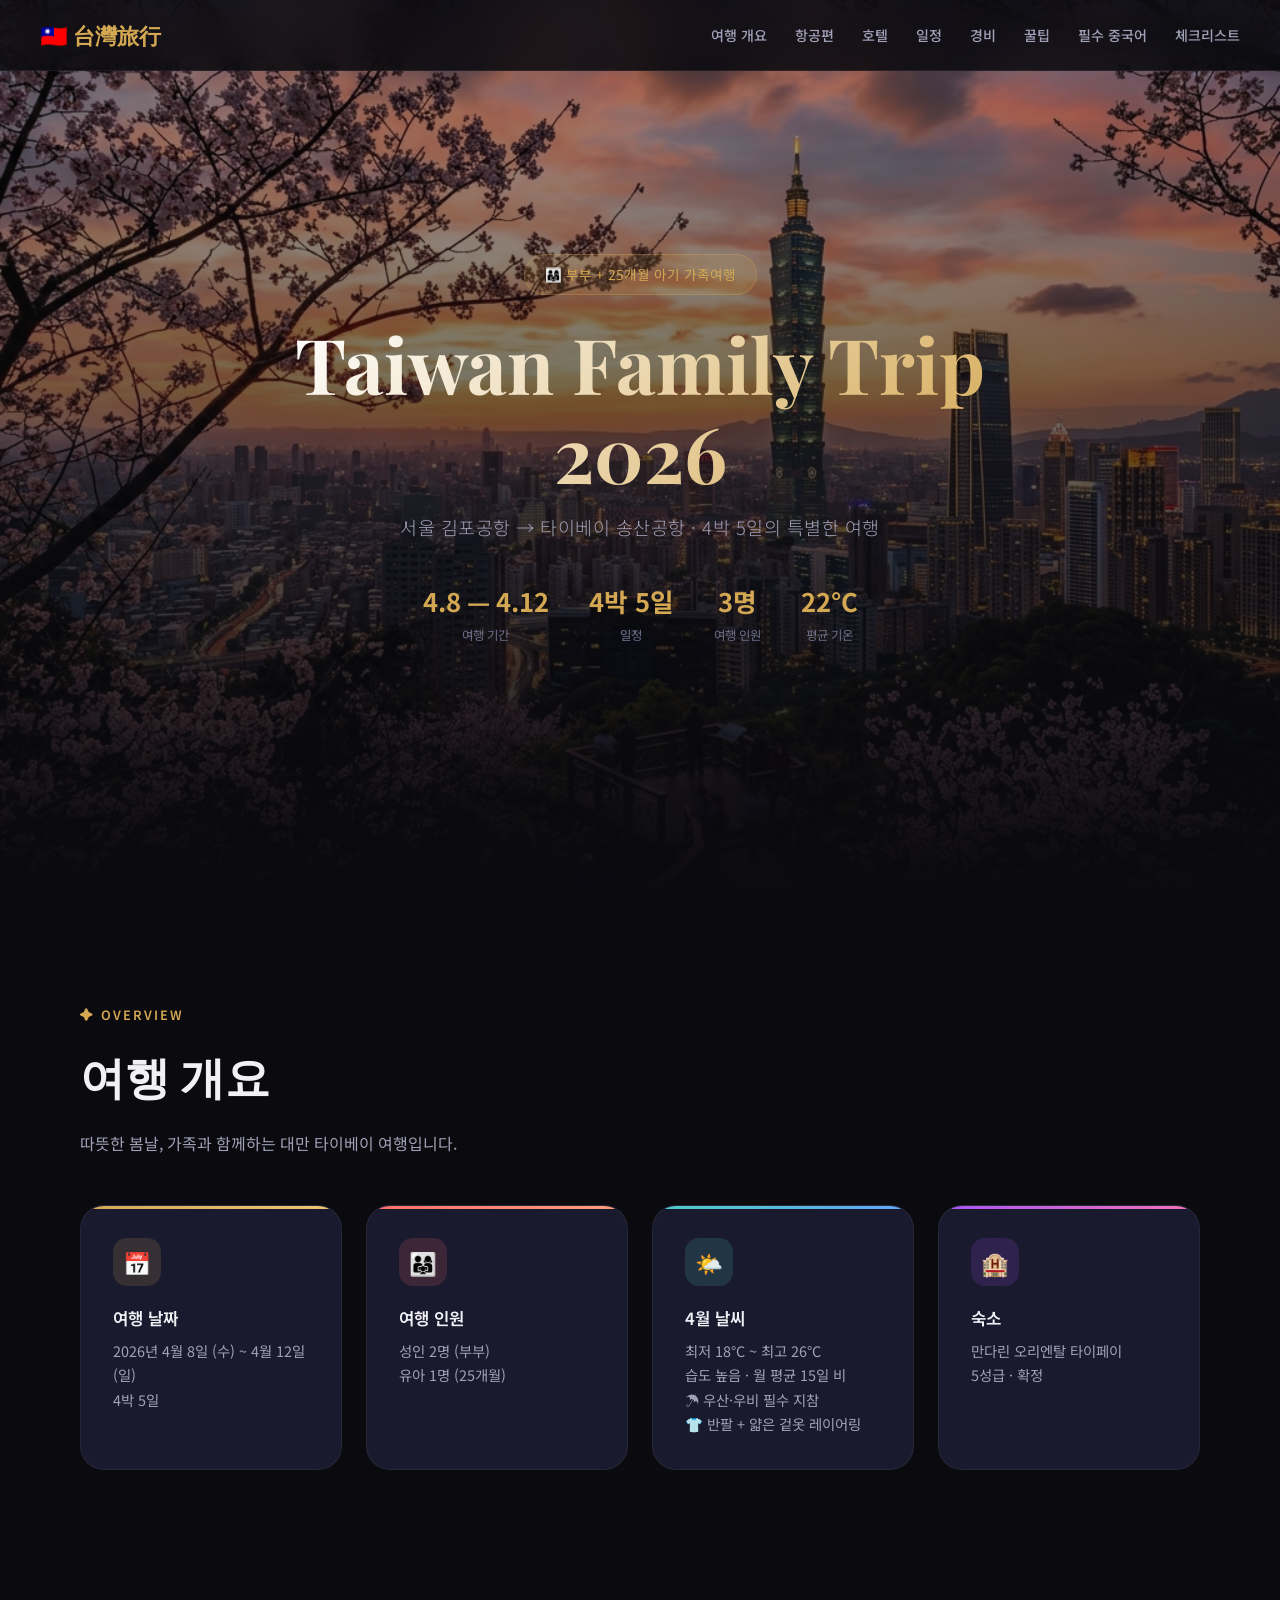
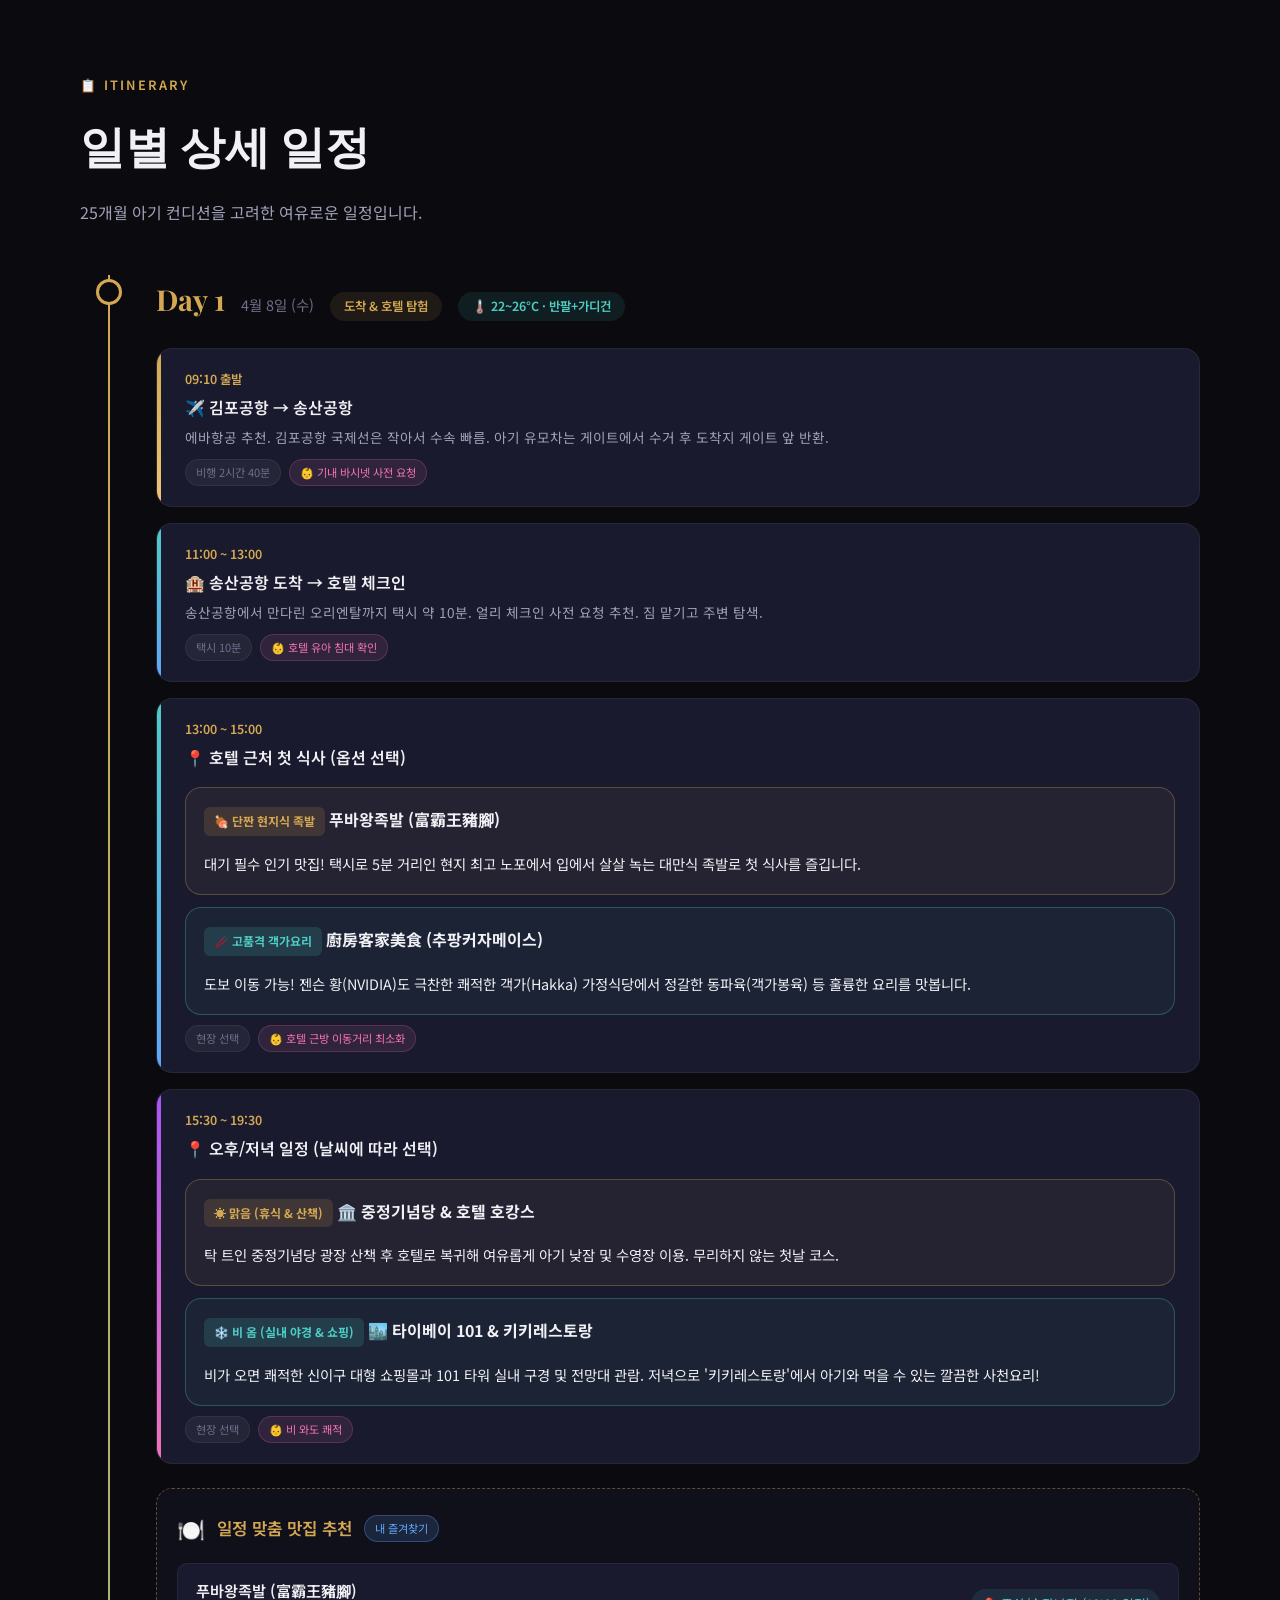
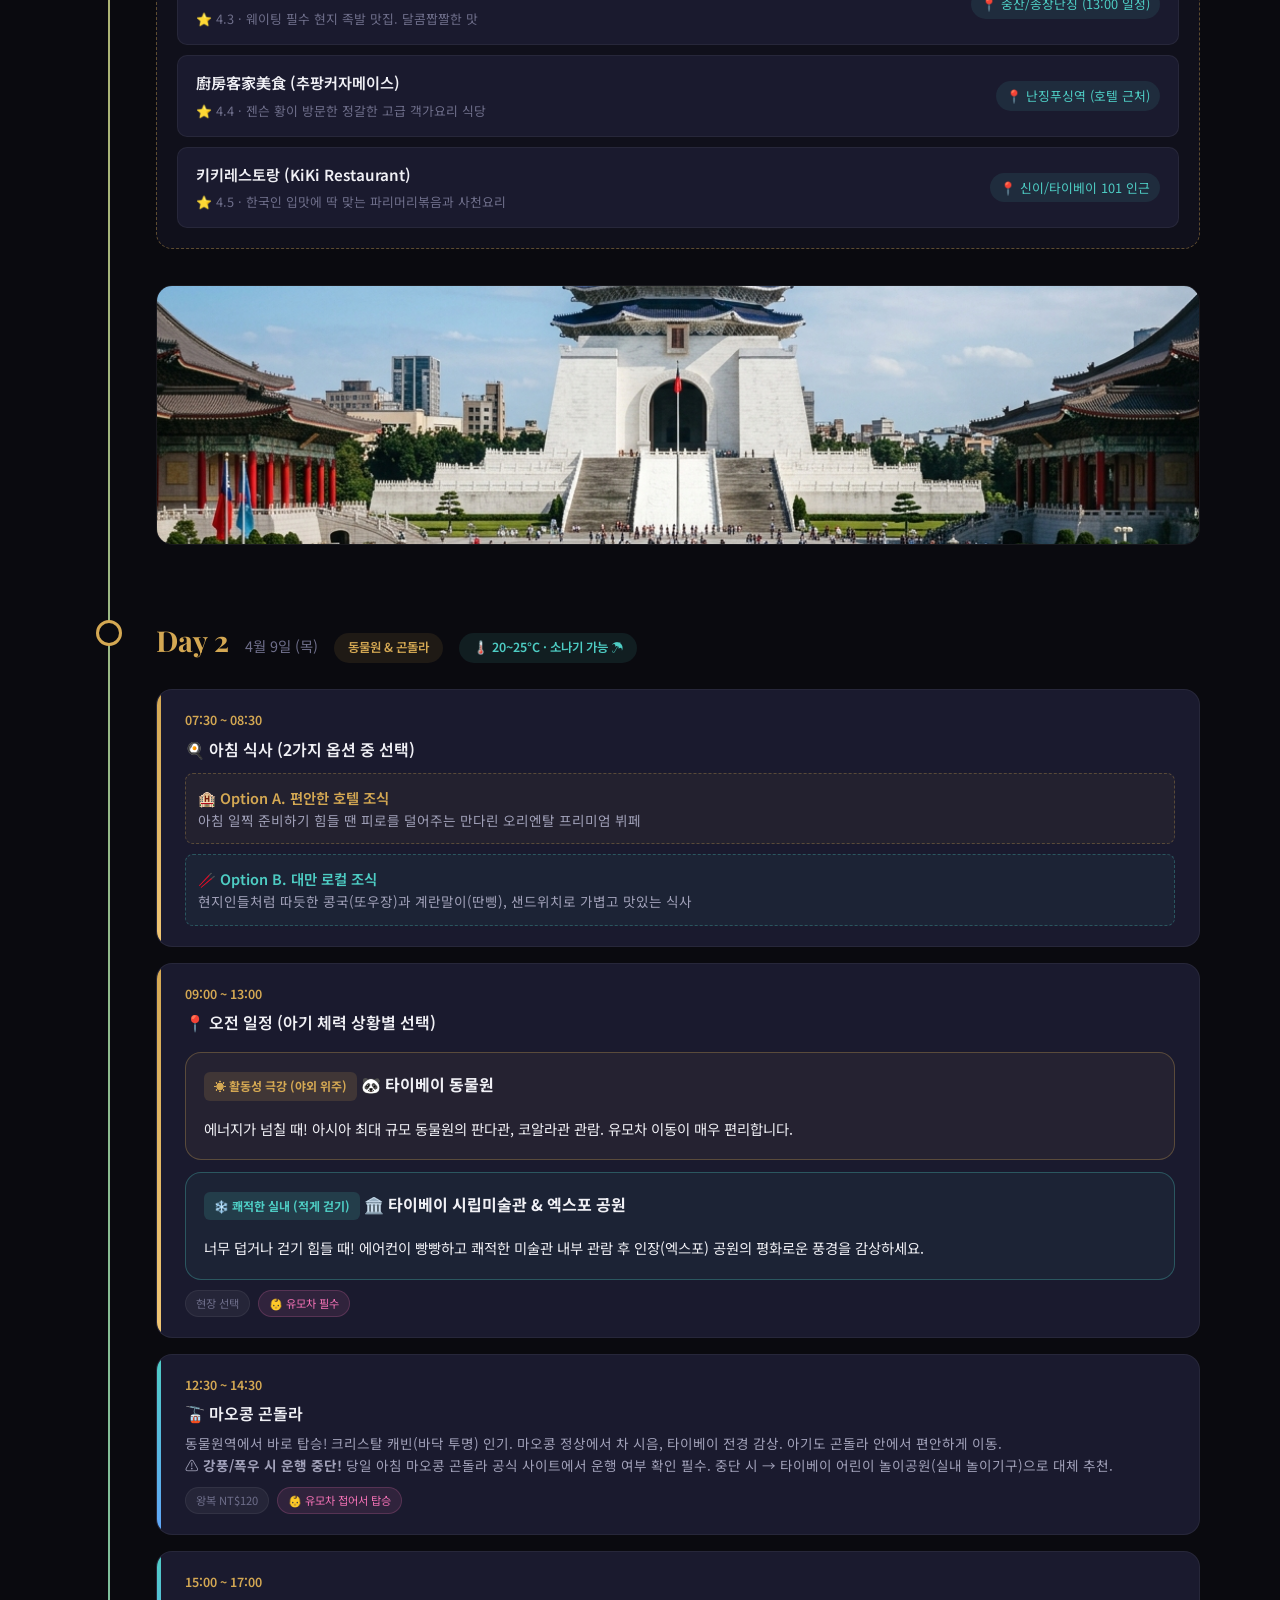
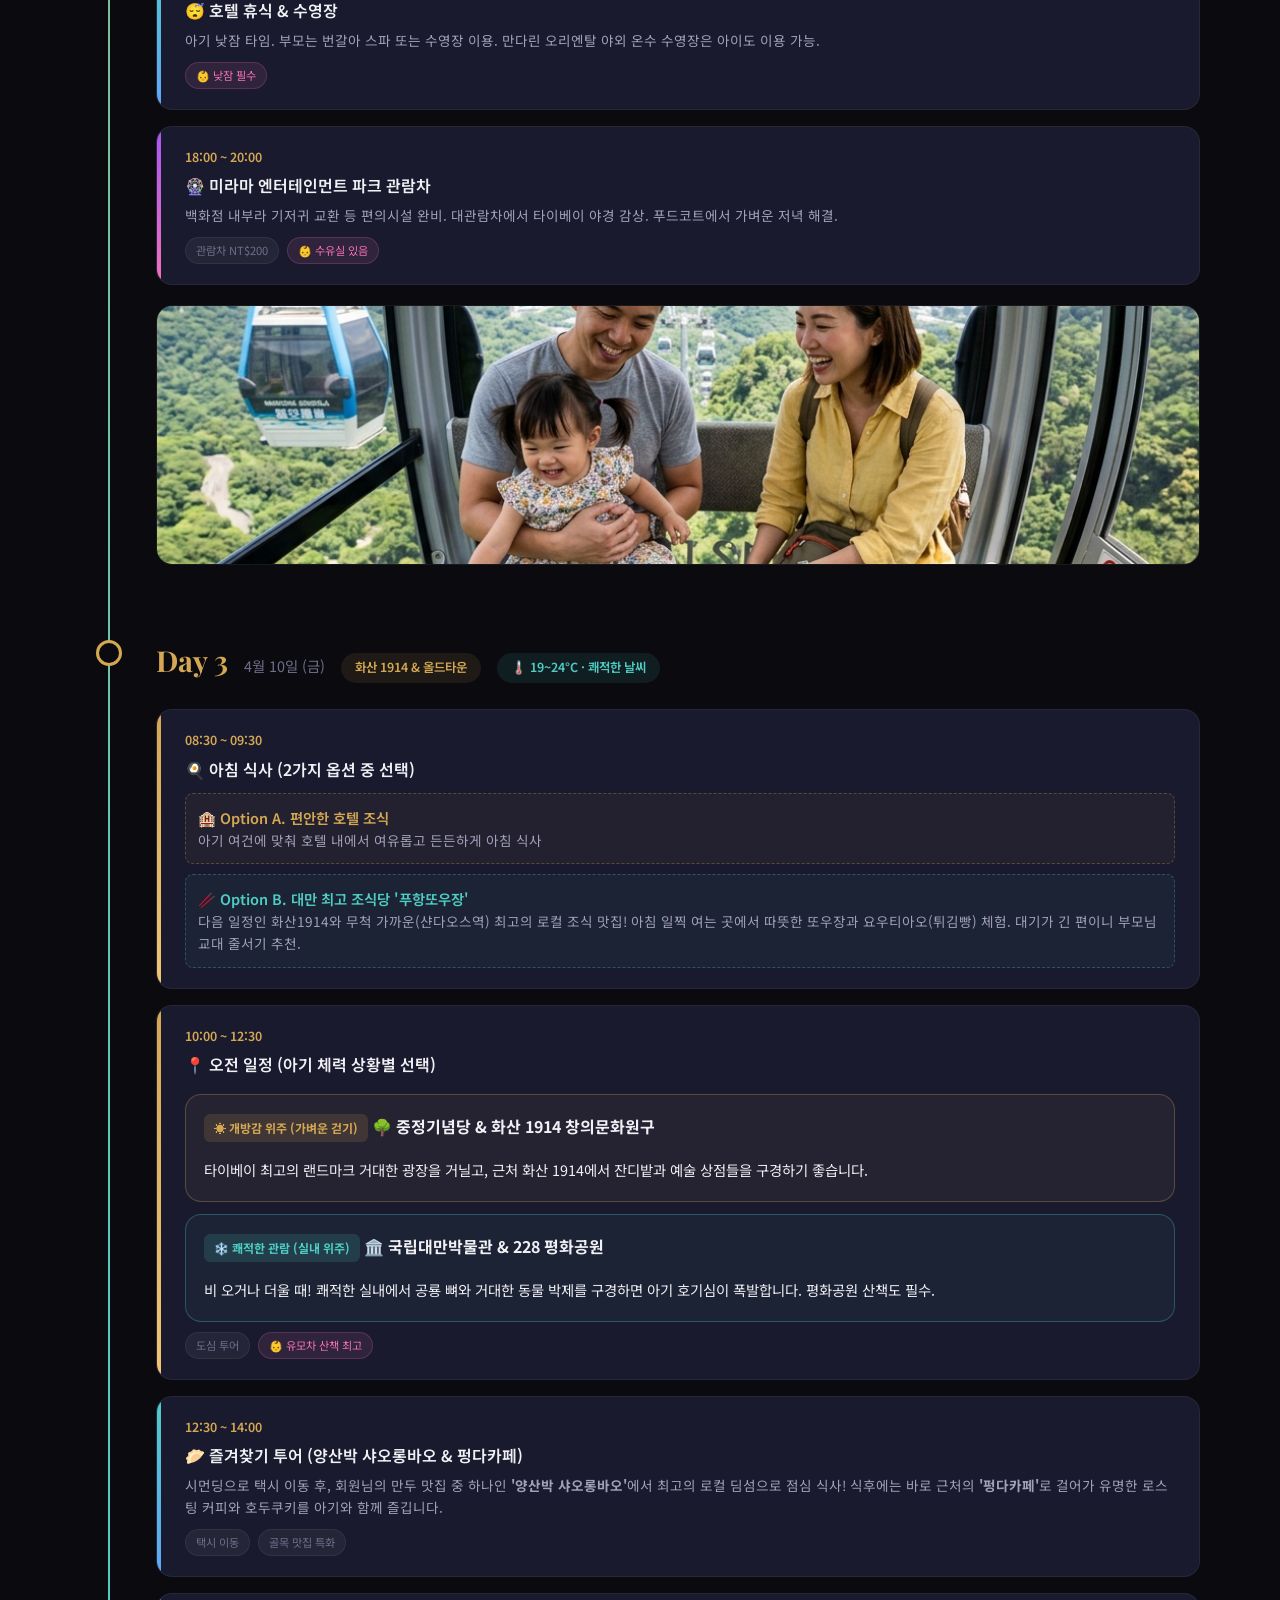
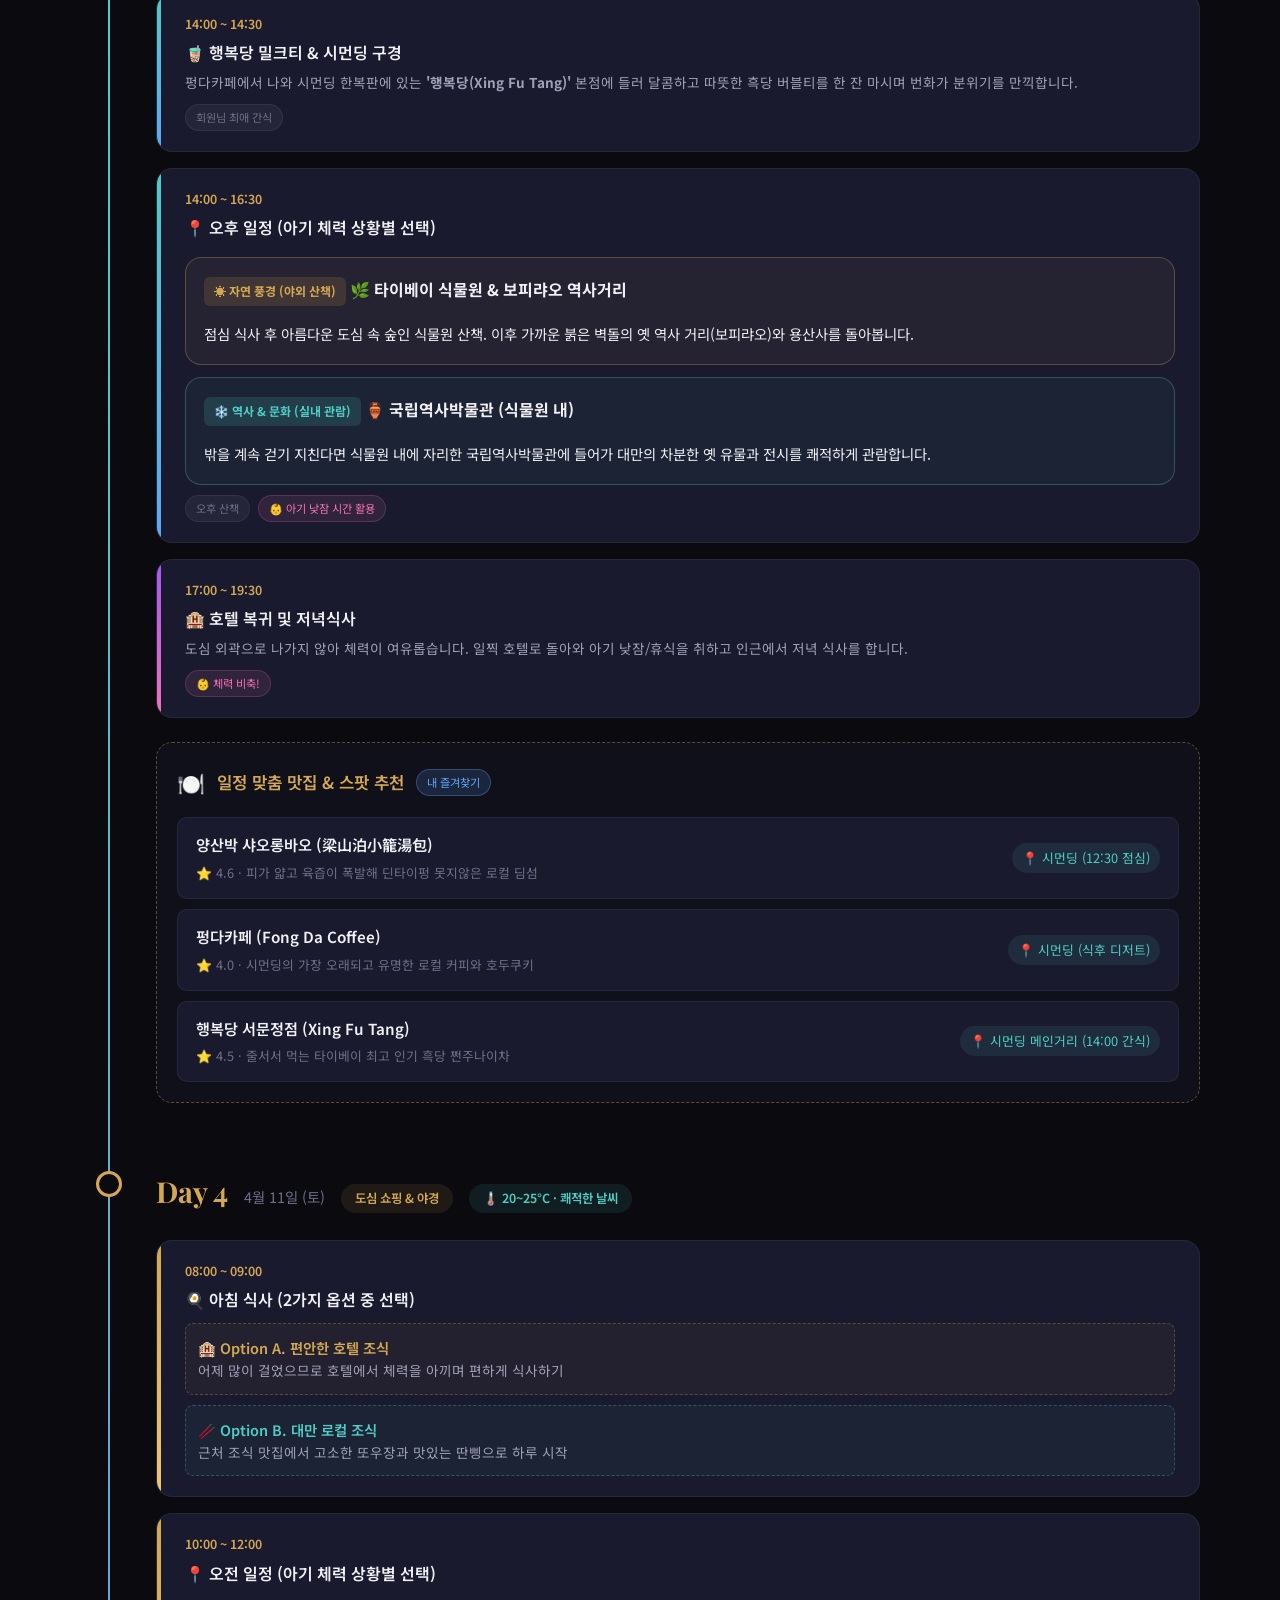
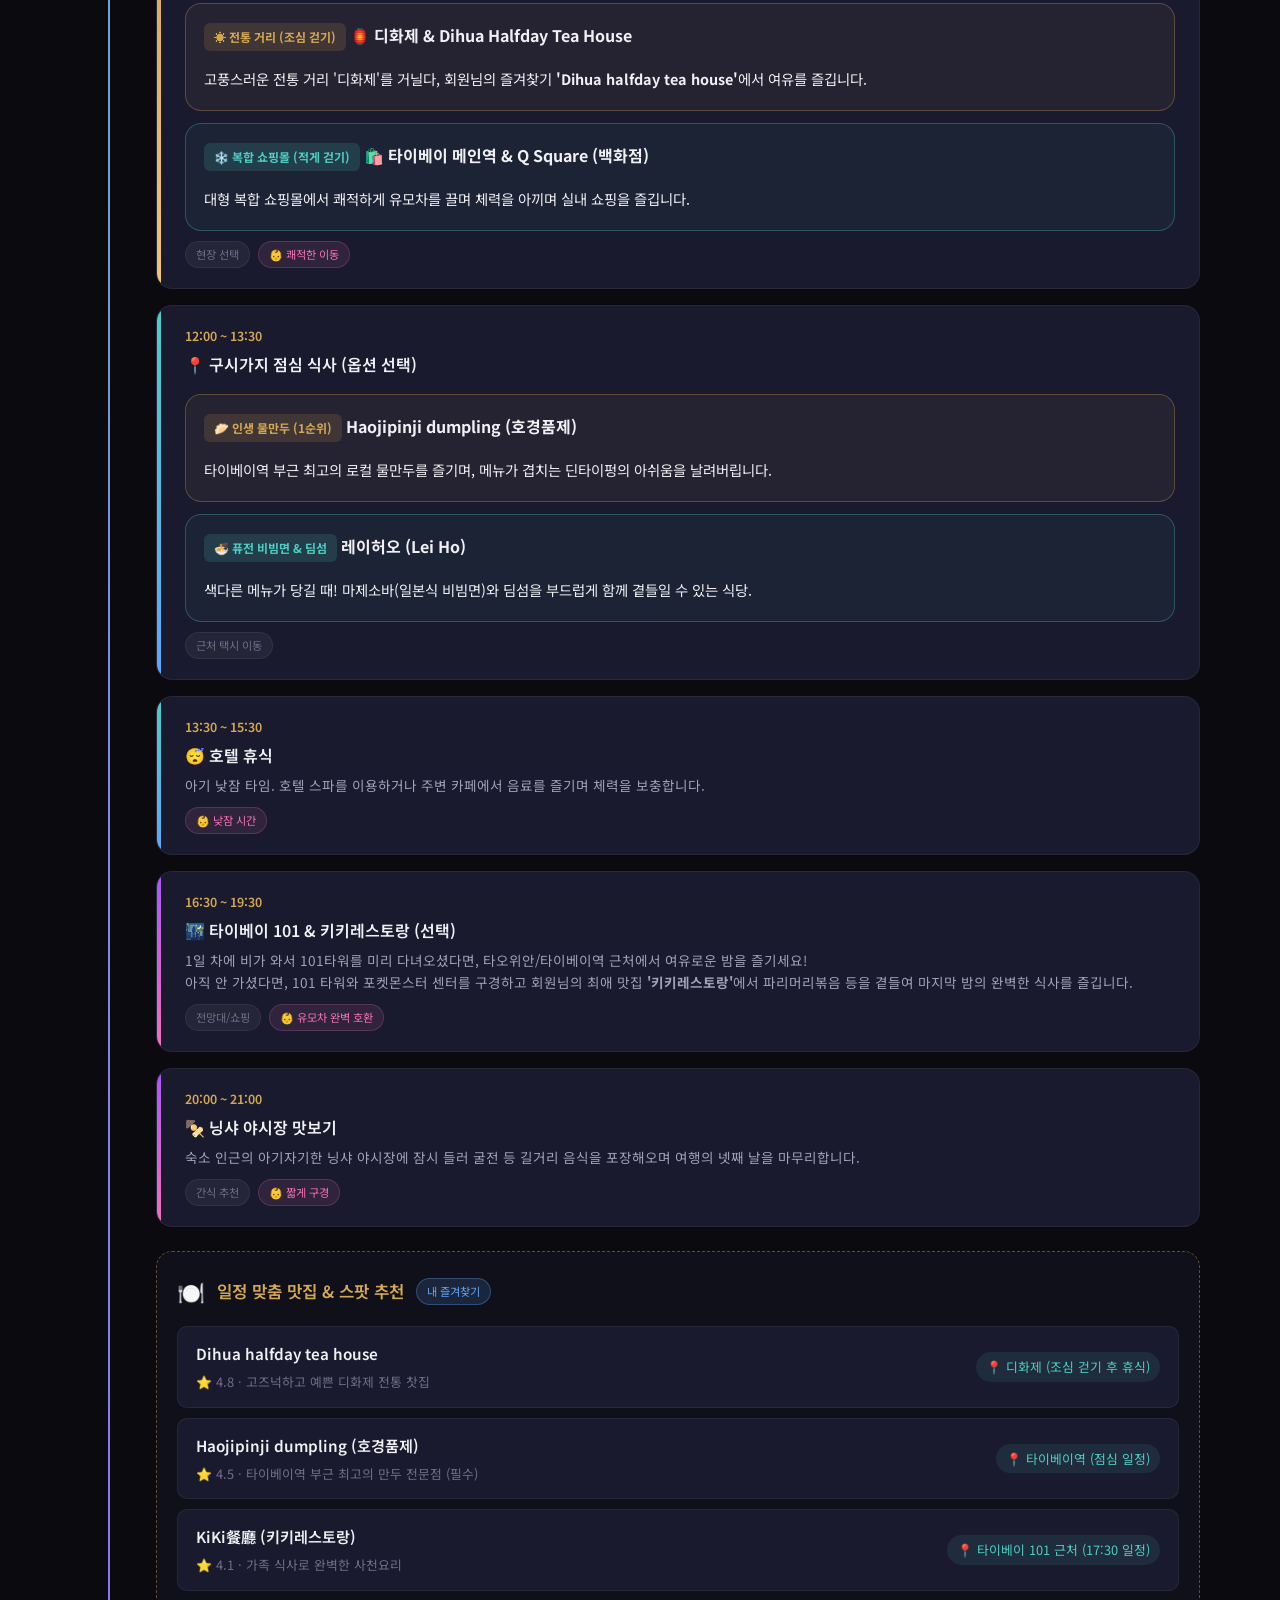
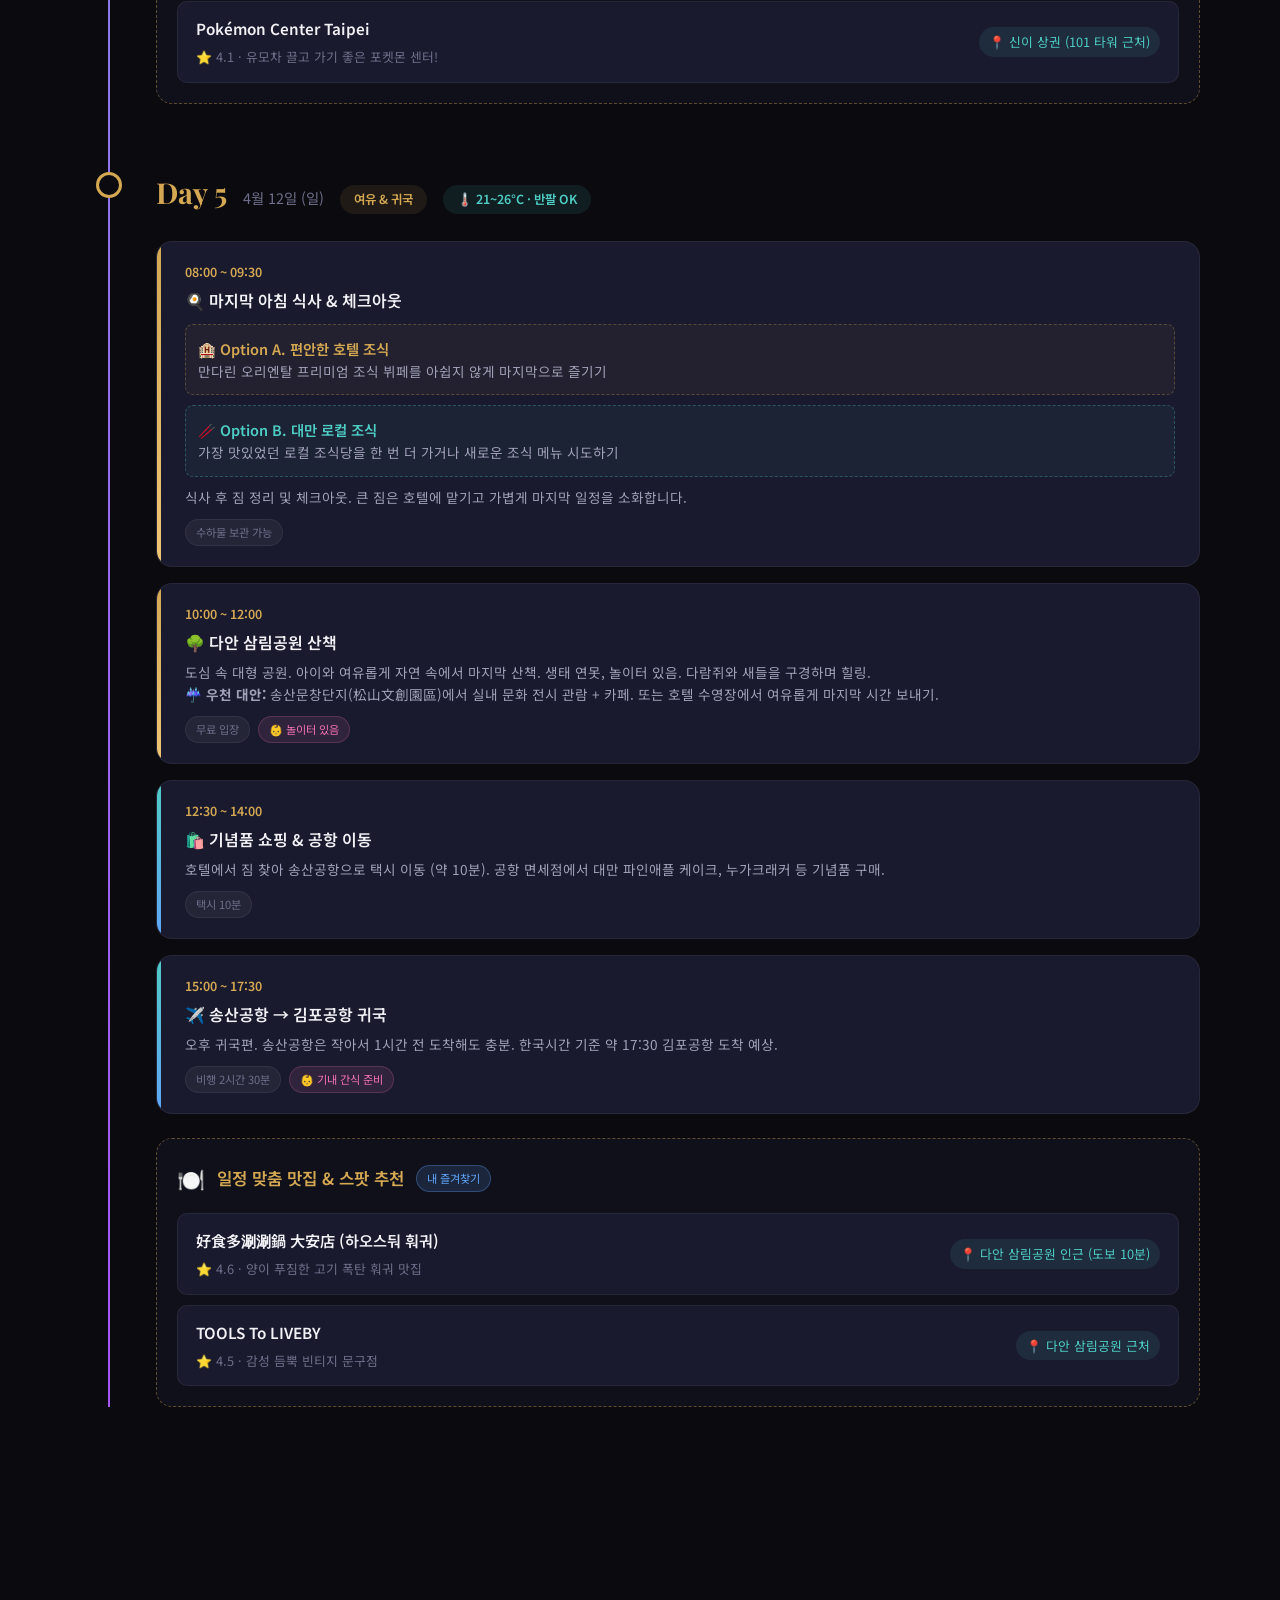
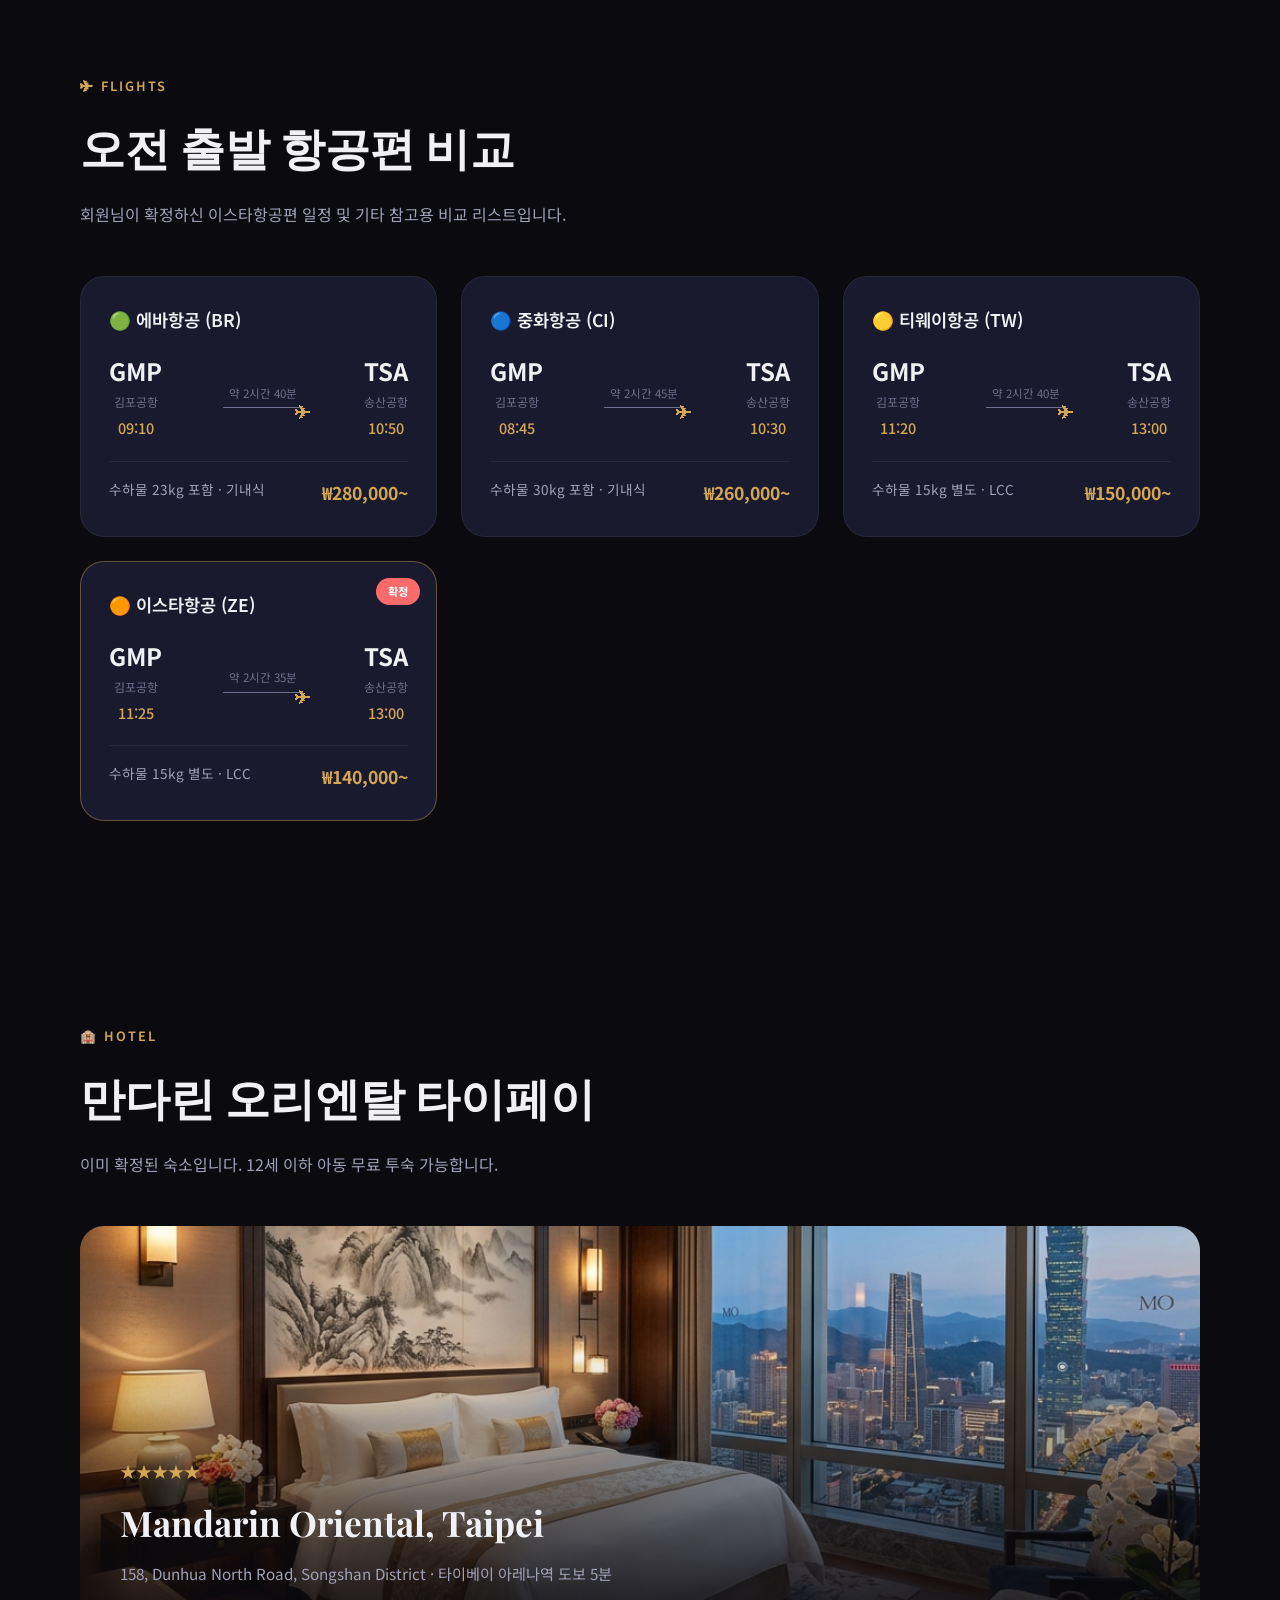
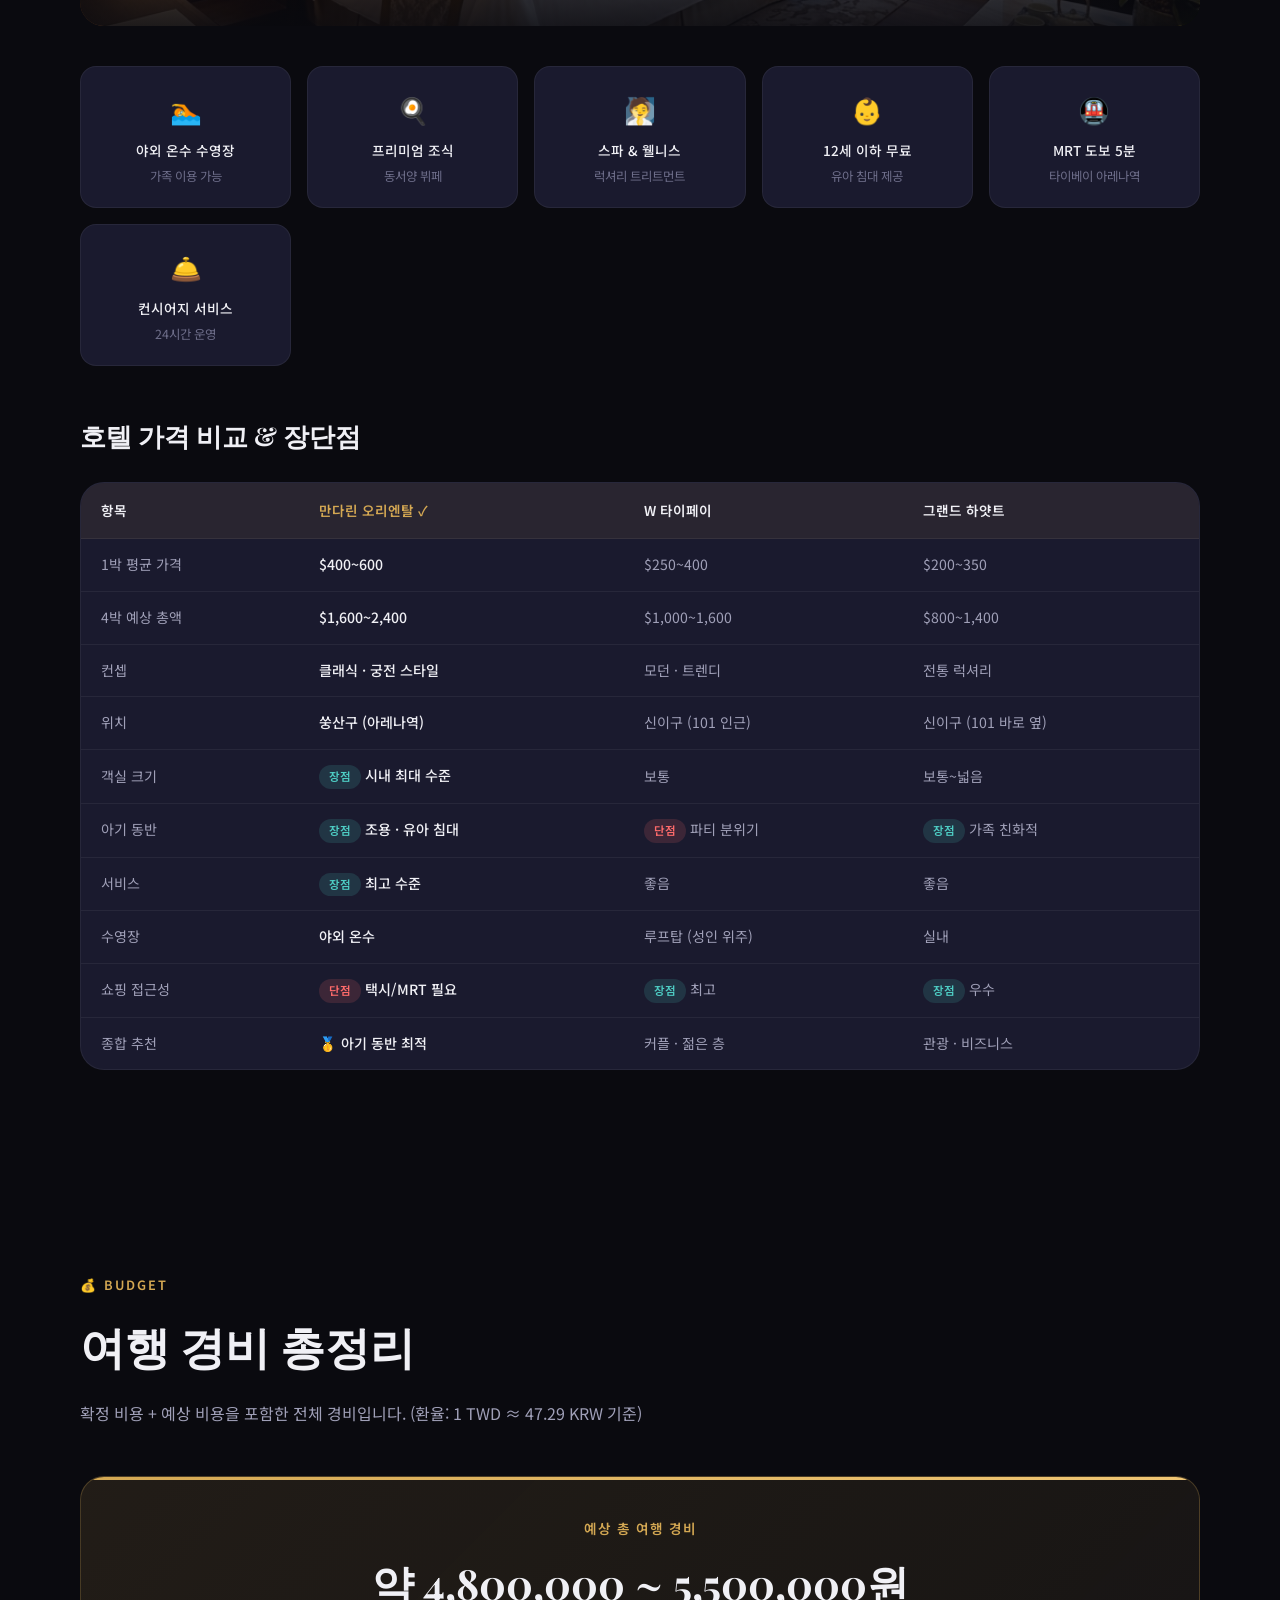
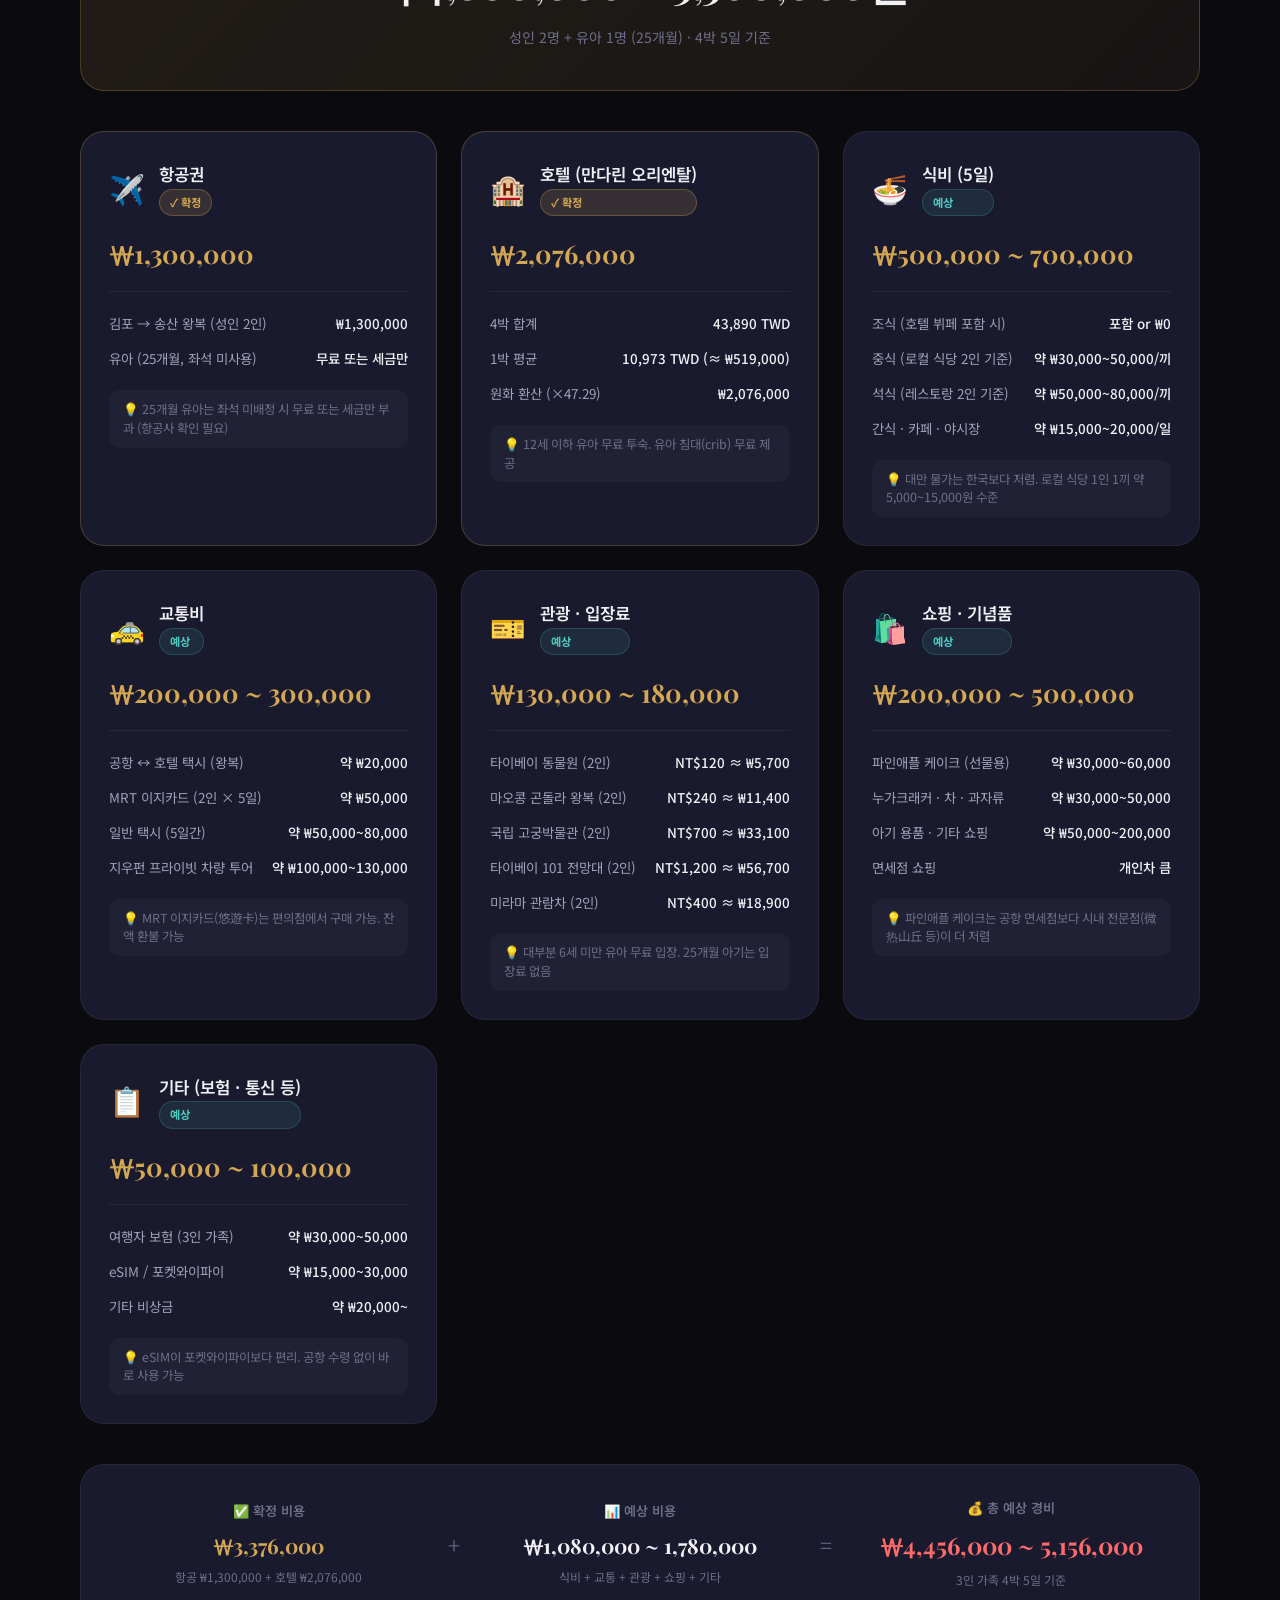
==== commit 4a25aa3a: "Add Hakka cuisine to Day 1 lunch options" ====
--- a/index.html
+++ b/index.html
@@ -115,11 +115,22 @@
           <div class="schedule-time-bar afternoon"></div>
           <div class="schedule-body">
             <div class="schedule-time">13:00 ~ 15:00</div>
-            <div class="schedule-title">🥩 첫 식사 (푸바왕족발 혹은 융캉제)</div>
-            <div class="schedule-desc">우선순위 추천: 숙소인 만다린 오리엔탈 호텔에 짐을 맡기고 택시로 단 5분 거리인 '푸바왕족발'에서 현지 최고 노포 맛집의 짭짤하고 부드러운 대만식 족발로 첫 식사를 즐깁니다. 살짝 달콤해서 아기도 잘 먹을 수 있습니다.</div>
-            <div class="schedule-tags">
-              <span class="schedule-tag">현지인 맛집</span>
-              <span class="schedule-tag baby">👶 살코기 부위 아기 추천</span>
+            <div class="schedule-title">📍 호텔 근처 첫 식사 (옵션 선택)</div>
+            <div class="schedule-options">
+              <div class="schedule-option-card outdoor">
+                <div class="opt-badge">🍖 단짠 현지식 족발</div>
+                <strong style="color:var(--text-primary);">푸바왕족발 (富霸王豬腳)</strong><br>
+                <div style="font-size:0.9rem; margin-top:6px;">대기 필수 인기 맛집! 택시로 5분 거리인 현지 최고 노포에서 입에서 살살 녹는 대만식 족발로 첫 식사를 즐깁니다.</div>
+              </div>
+              <div class="schedule-option-card indoor">
+                <div class="opt-badge">🥢 고품격 객가요리</div>
+                <strong style="color:var(--text-primary);">廚房客家美食 (추팡커자메이스)</strong><br>
+                <div style="font-size:0.9rem; margin-top:6px;">도보 이동 가능! 젠슨 황(NVIDIA)도 극찬한 쾌적한 객가(Hakka) 가정식당에서 정갈한 동파육(객가봉육) 등 훌륭한 요리를 맛봅니다.</div>
+              </div>
+            </div>
+            <div class="schedule-tags">
+              <span class="schedule-tag">현장 선택</span>
+              <span class="schedule-tag baby">👶 호텔 근방 이동거리 최소화</span>
             </div>
           </div>
         </div>
@@ -161,6 +172,13 @@
               <div class="rest-desc">⭐ 4.3 · 웨이팅 필수 현지 족발 맛집. 달콤짭짤한 맛</div>
             </div>
             <div class="rest-loc">📍 중산/송장난징 (13:00 일정)</div>
+          </a>
+          <a href="https://maps.google.com/?q=Hakka+Kitchen+Taipei+Songshan" target="_blank" class="rest-item">
+            <div class="rest-item-info">
+              <div class="rest-name">廚房客家美食 (추팡커자메이스)</div>
+              <div class="rest-desc">⭐ 4.4 · 젠슨 황이 방문한 정갈한 고급 객가요리 식당</div>
+            </div>
+            <div class="rest-loc">📍 난징푸싱역 (호텔 근처)</div>
           </a>
           <a href="https://maps.google.com/?q=KiKi+Restaurant" target="_blank" class="rest-item">
             <div class="rest-item-info">
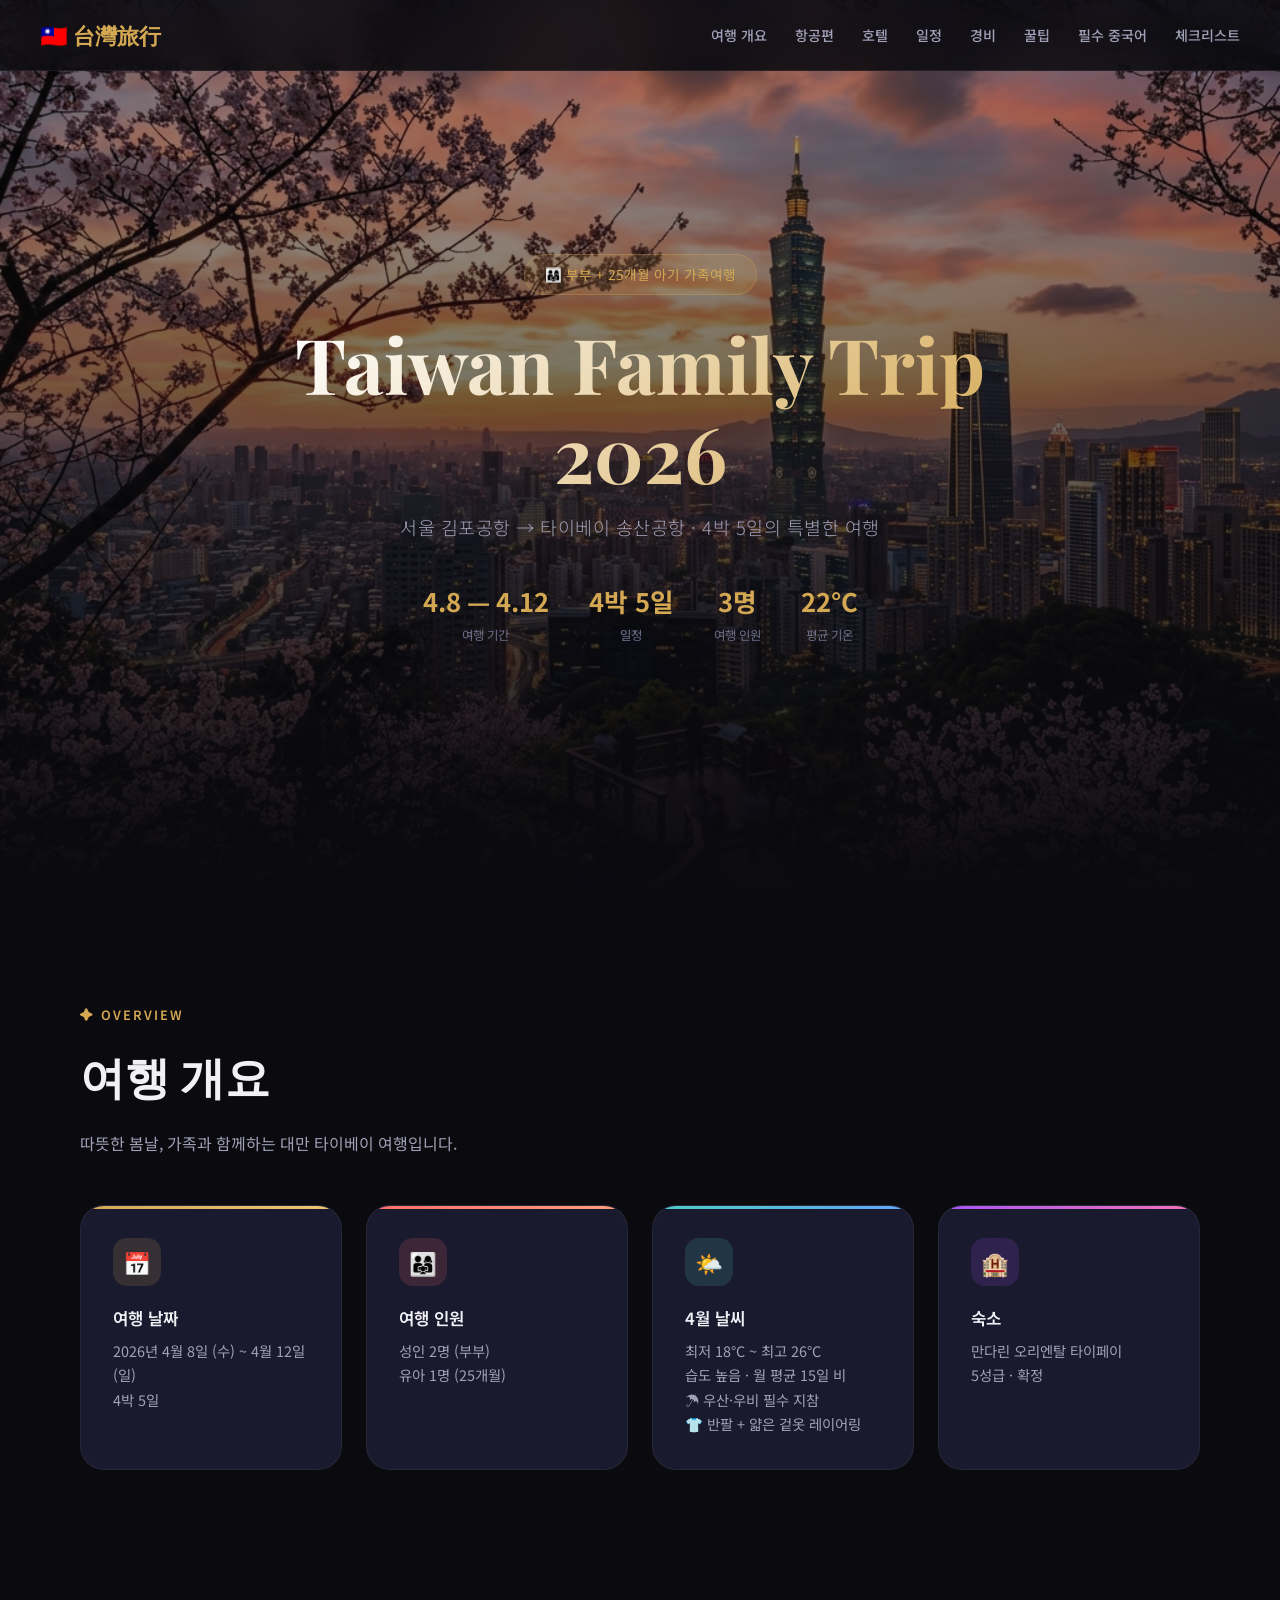
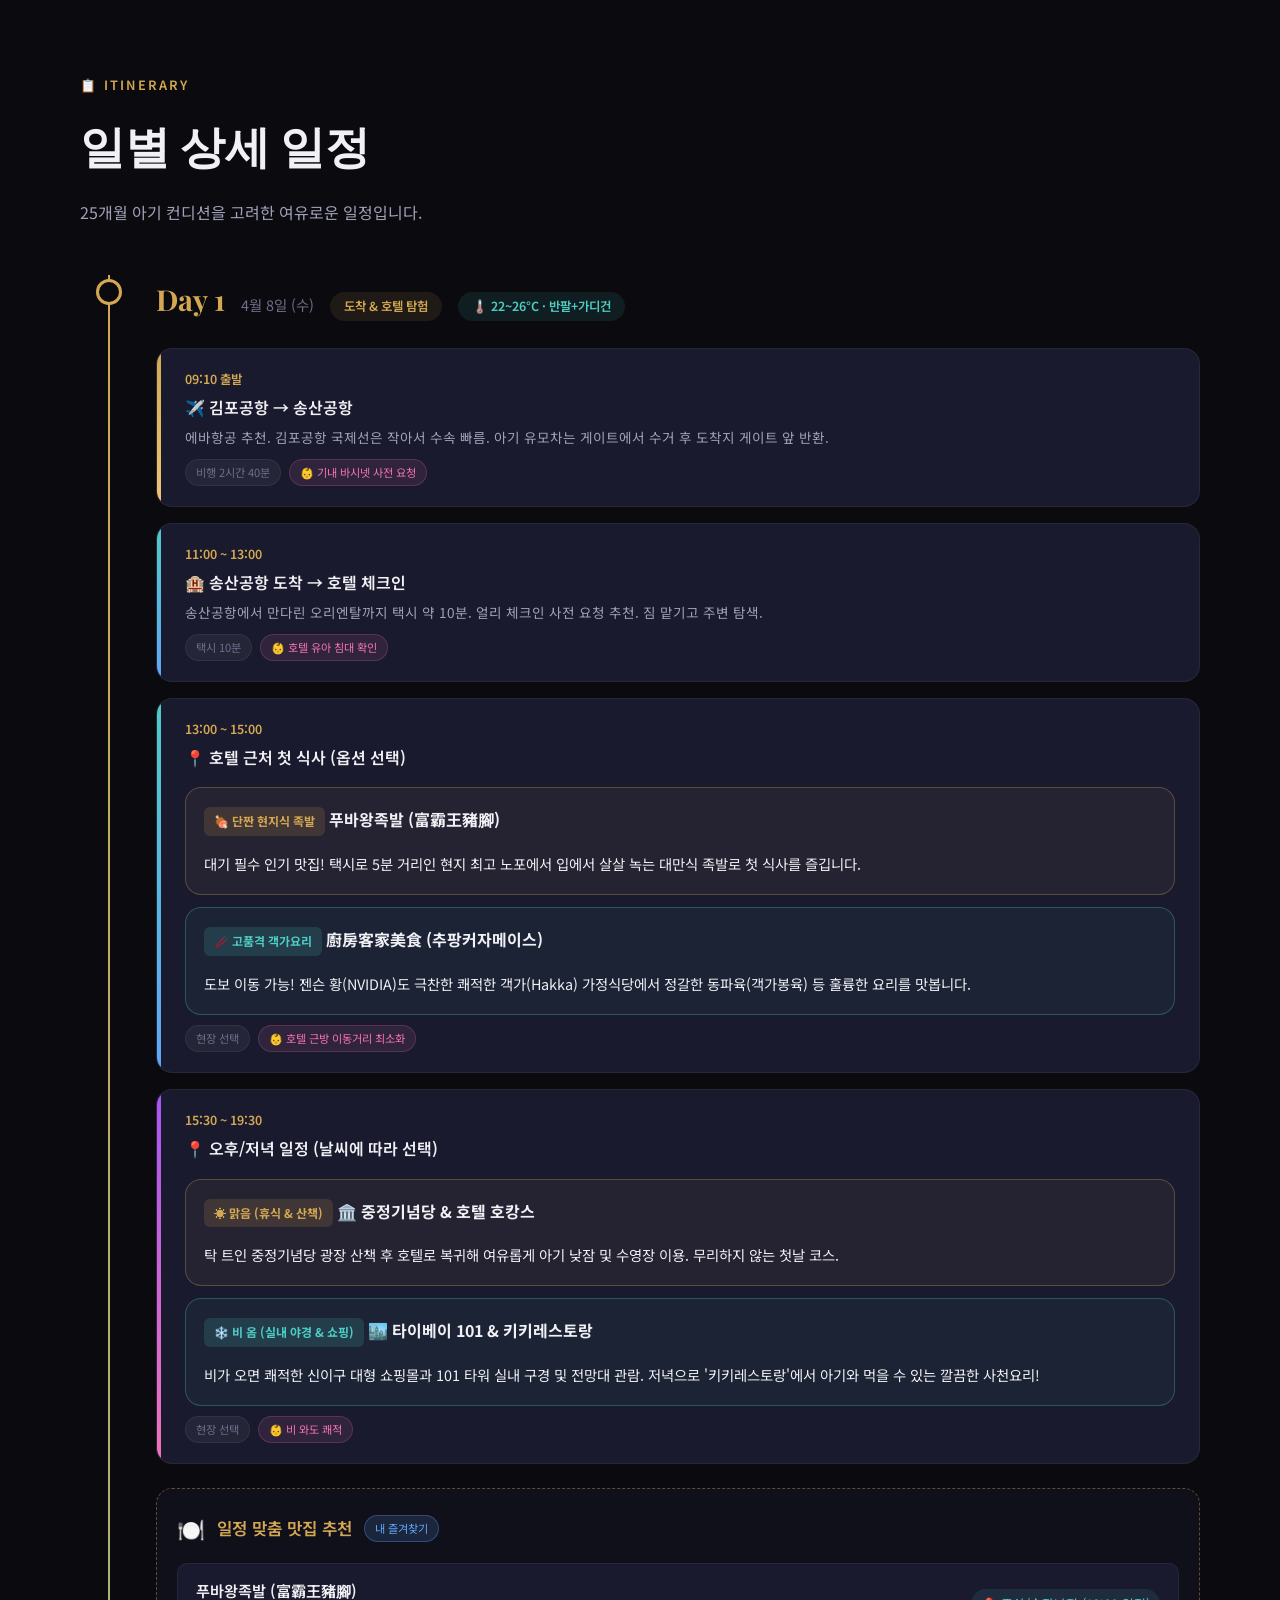
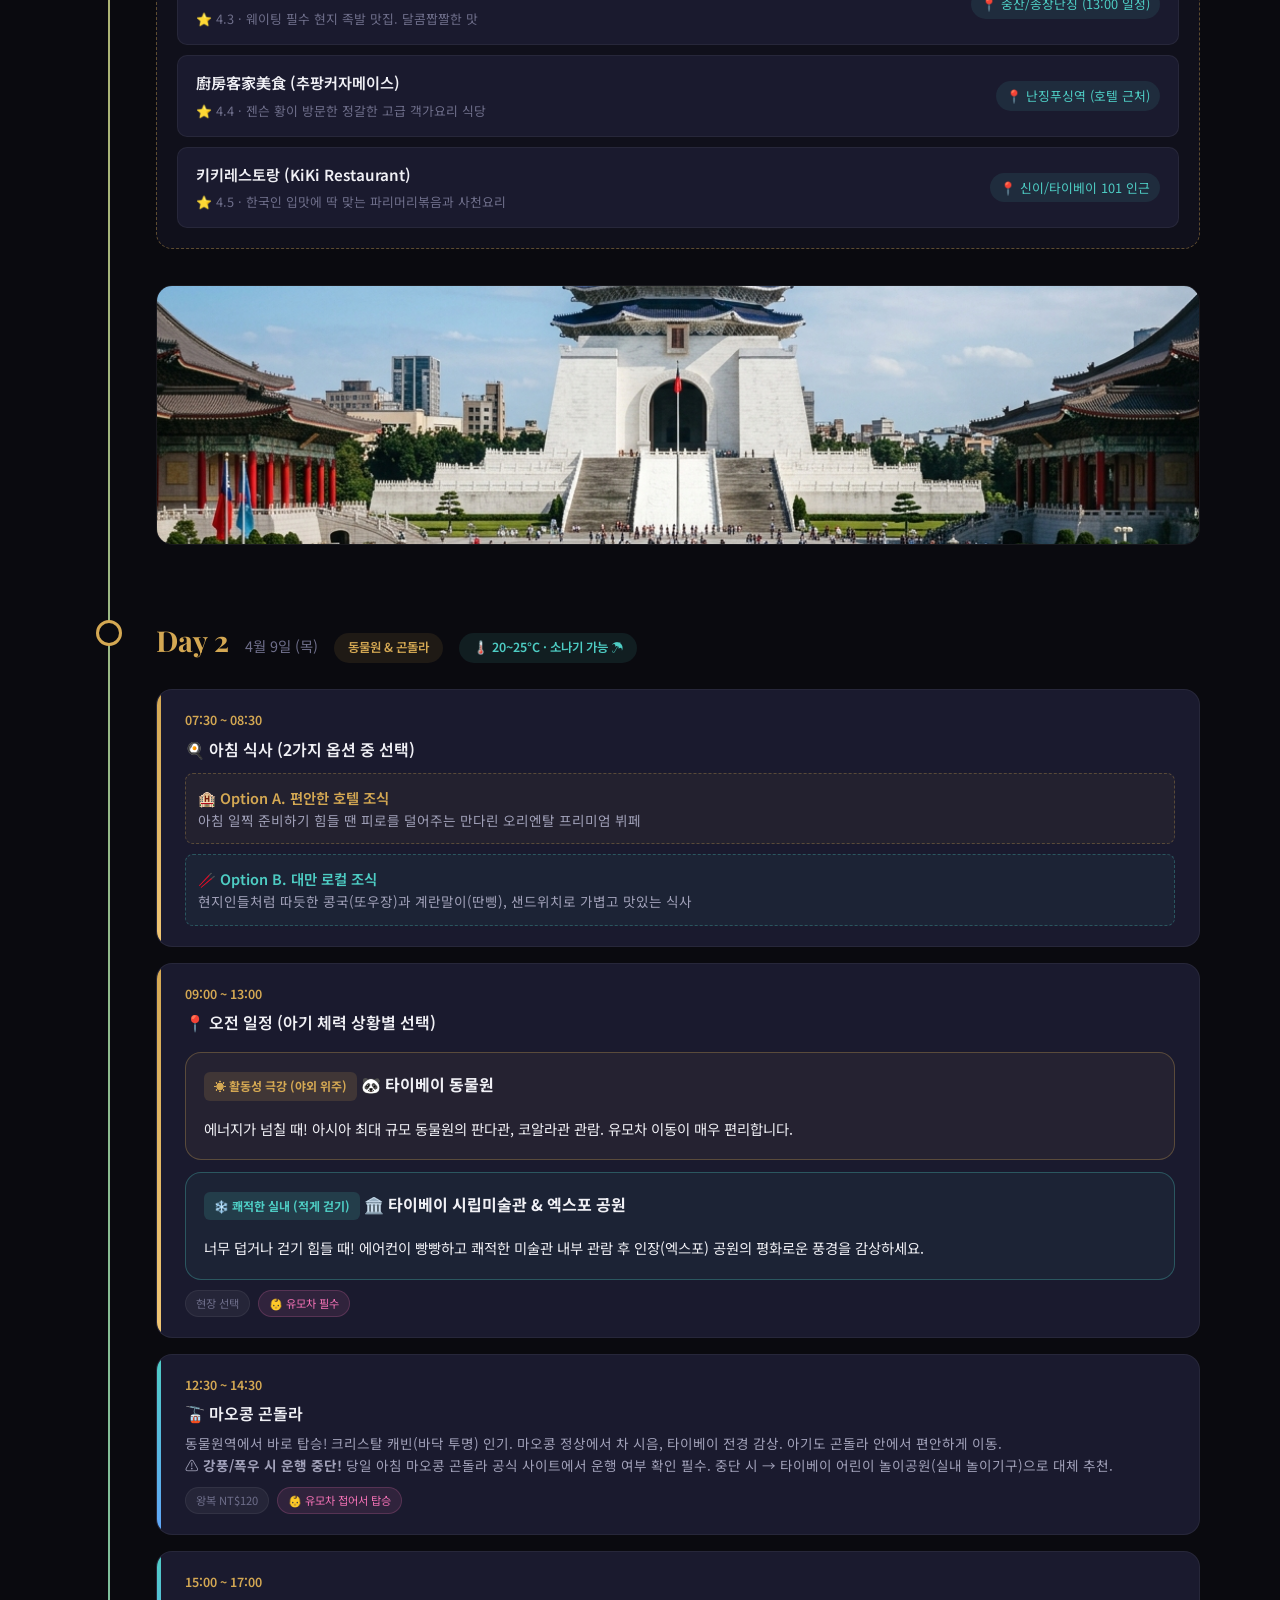
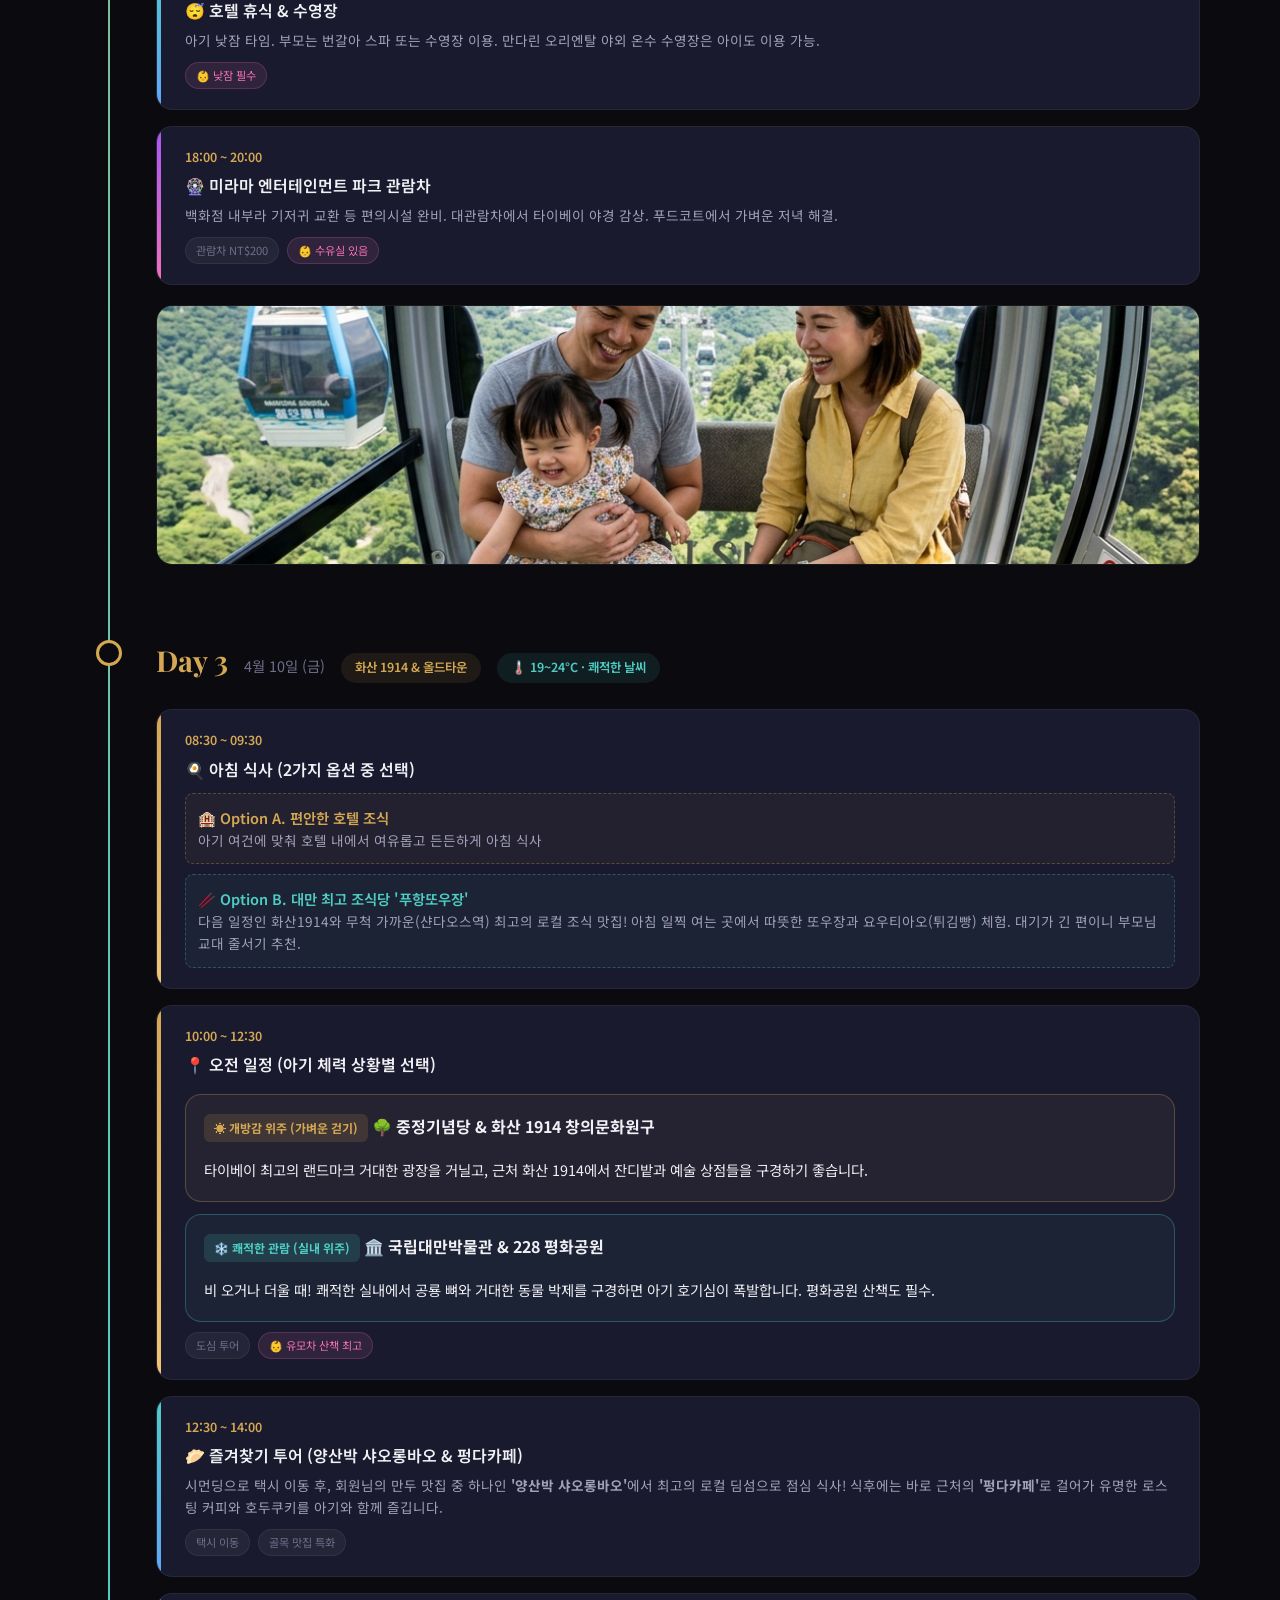
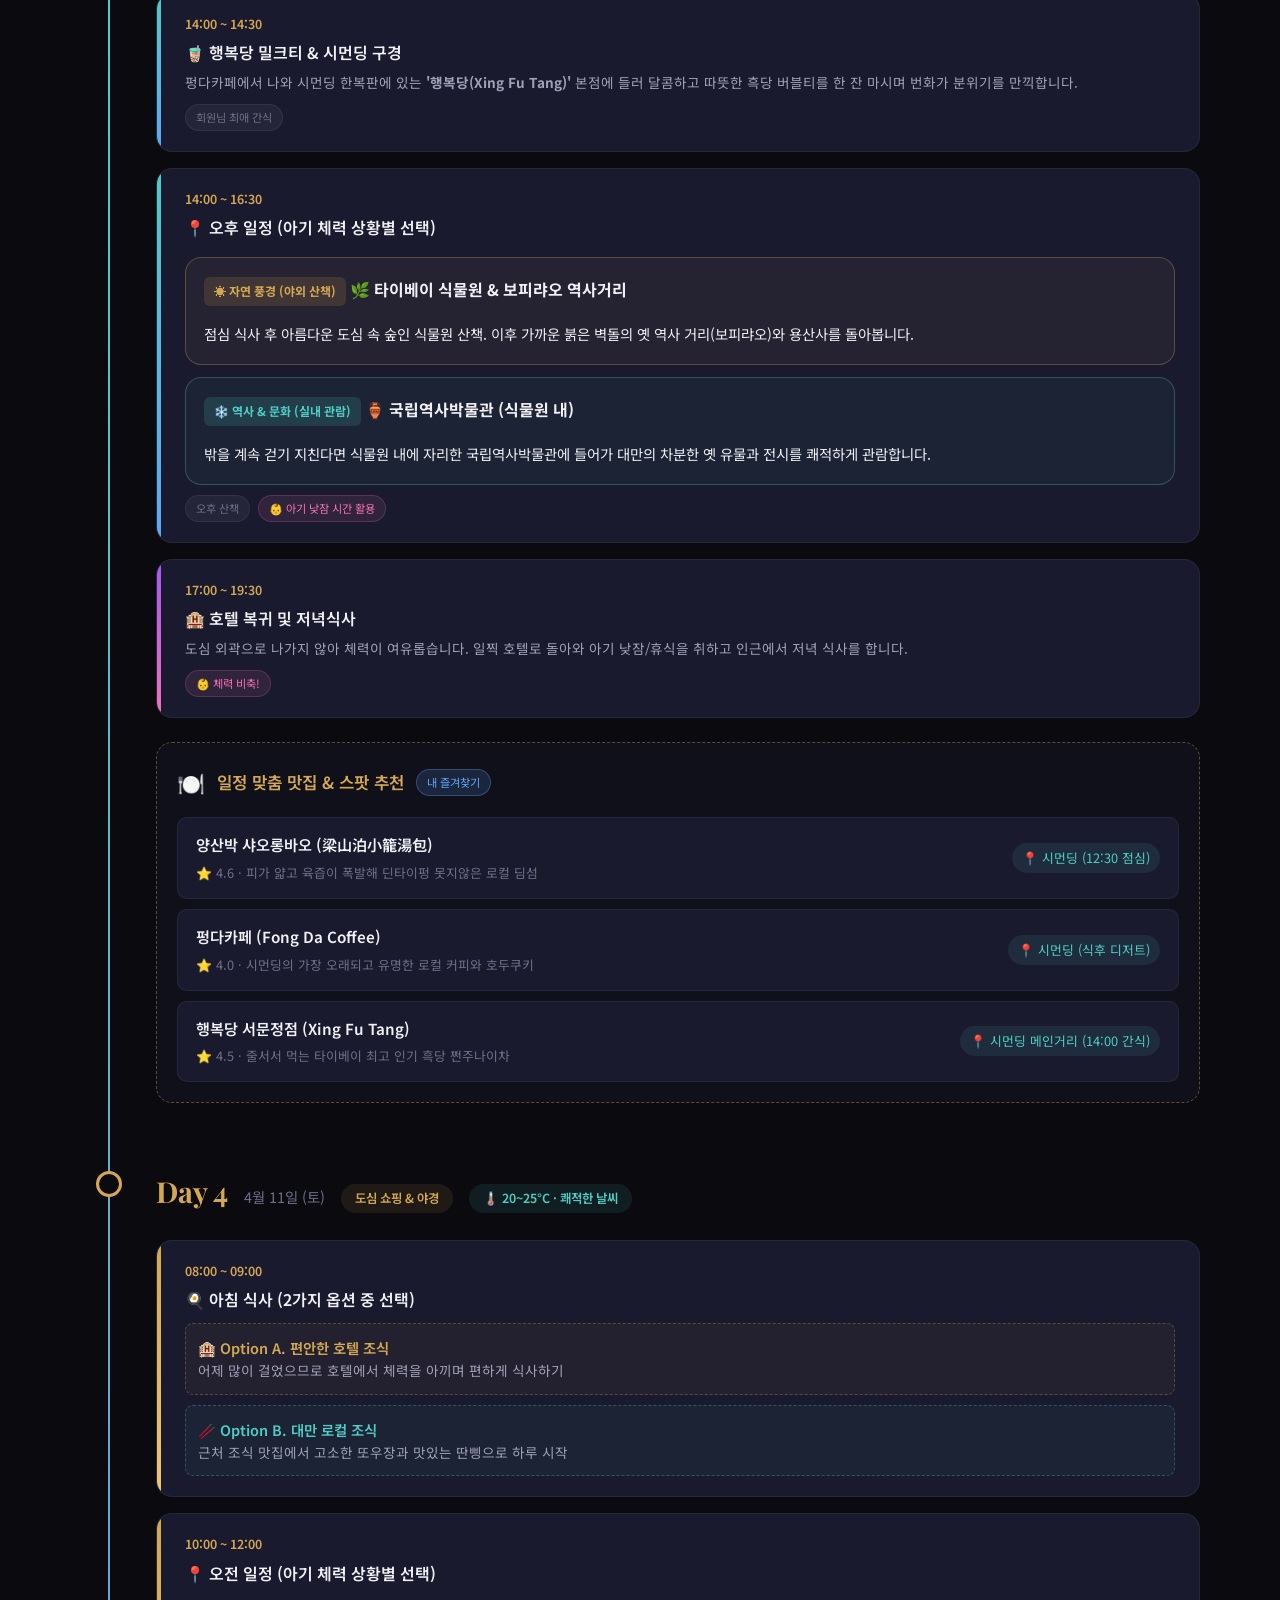
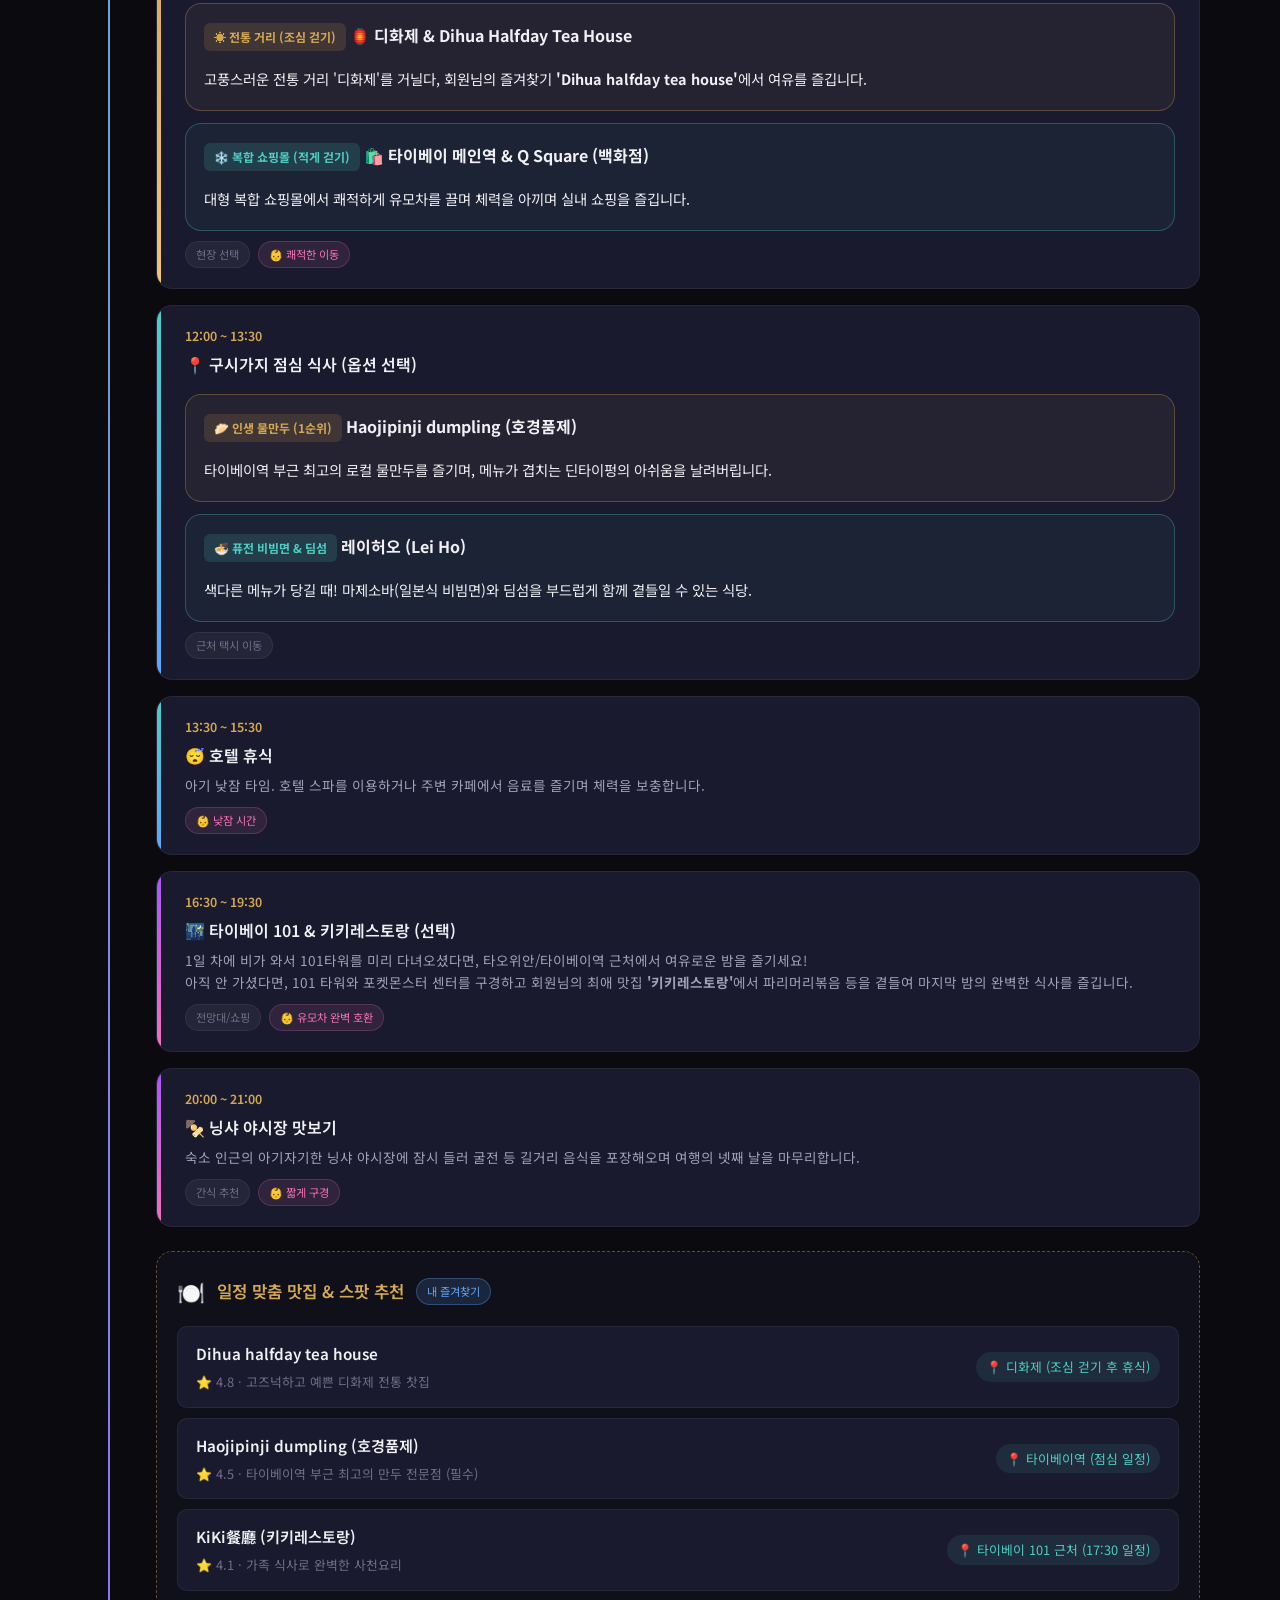
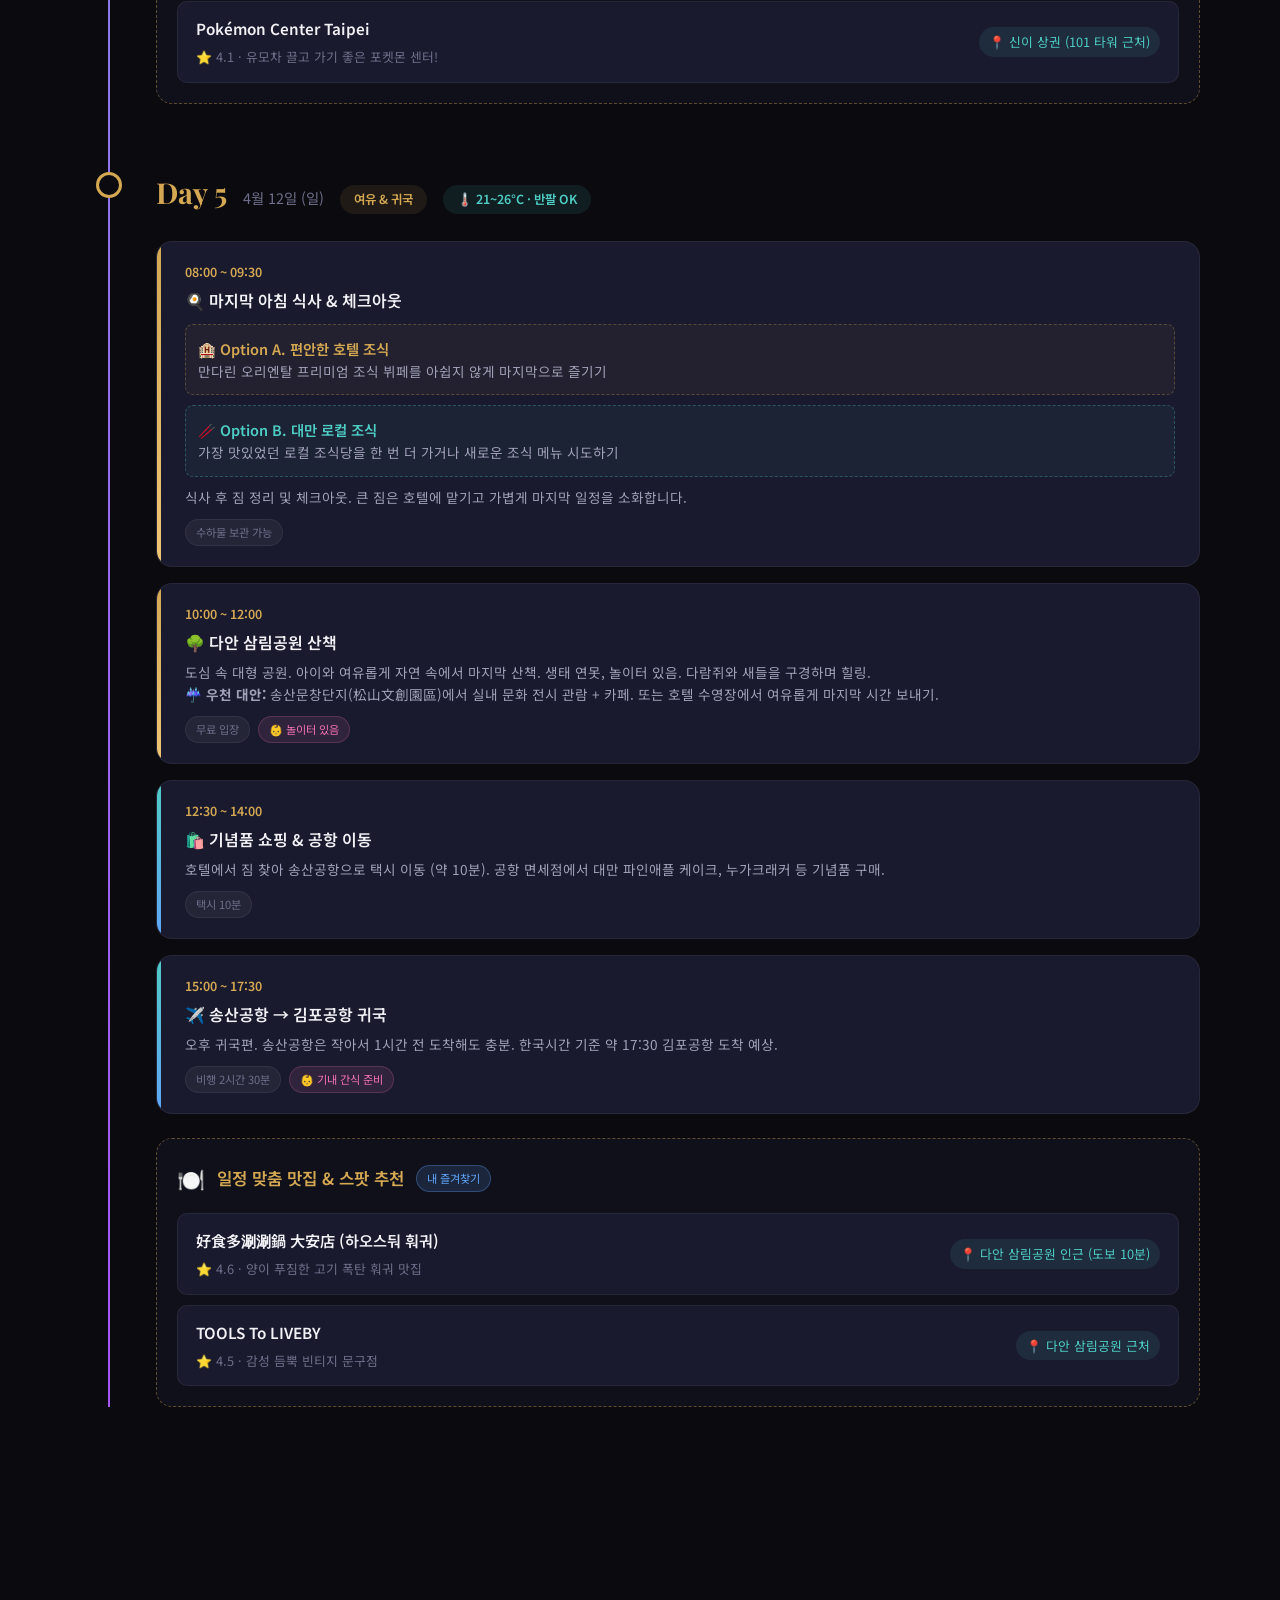
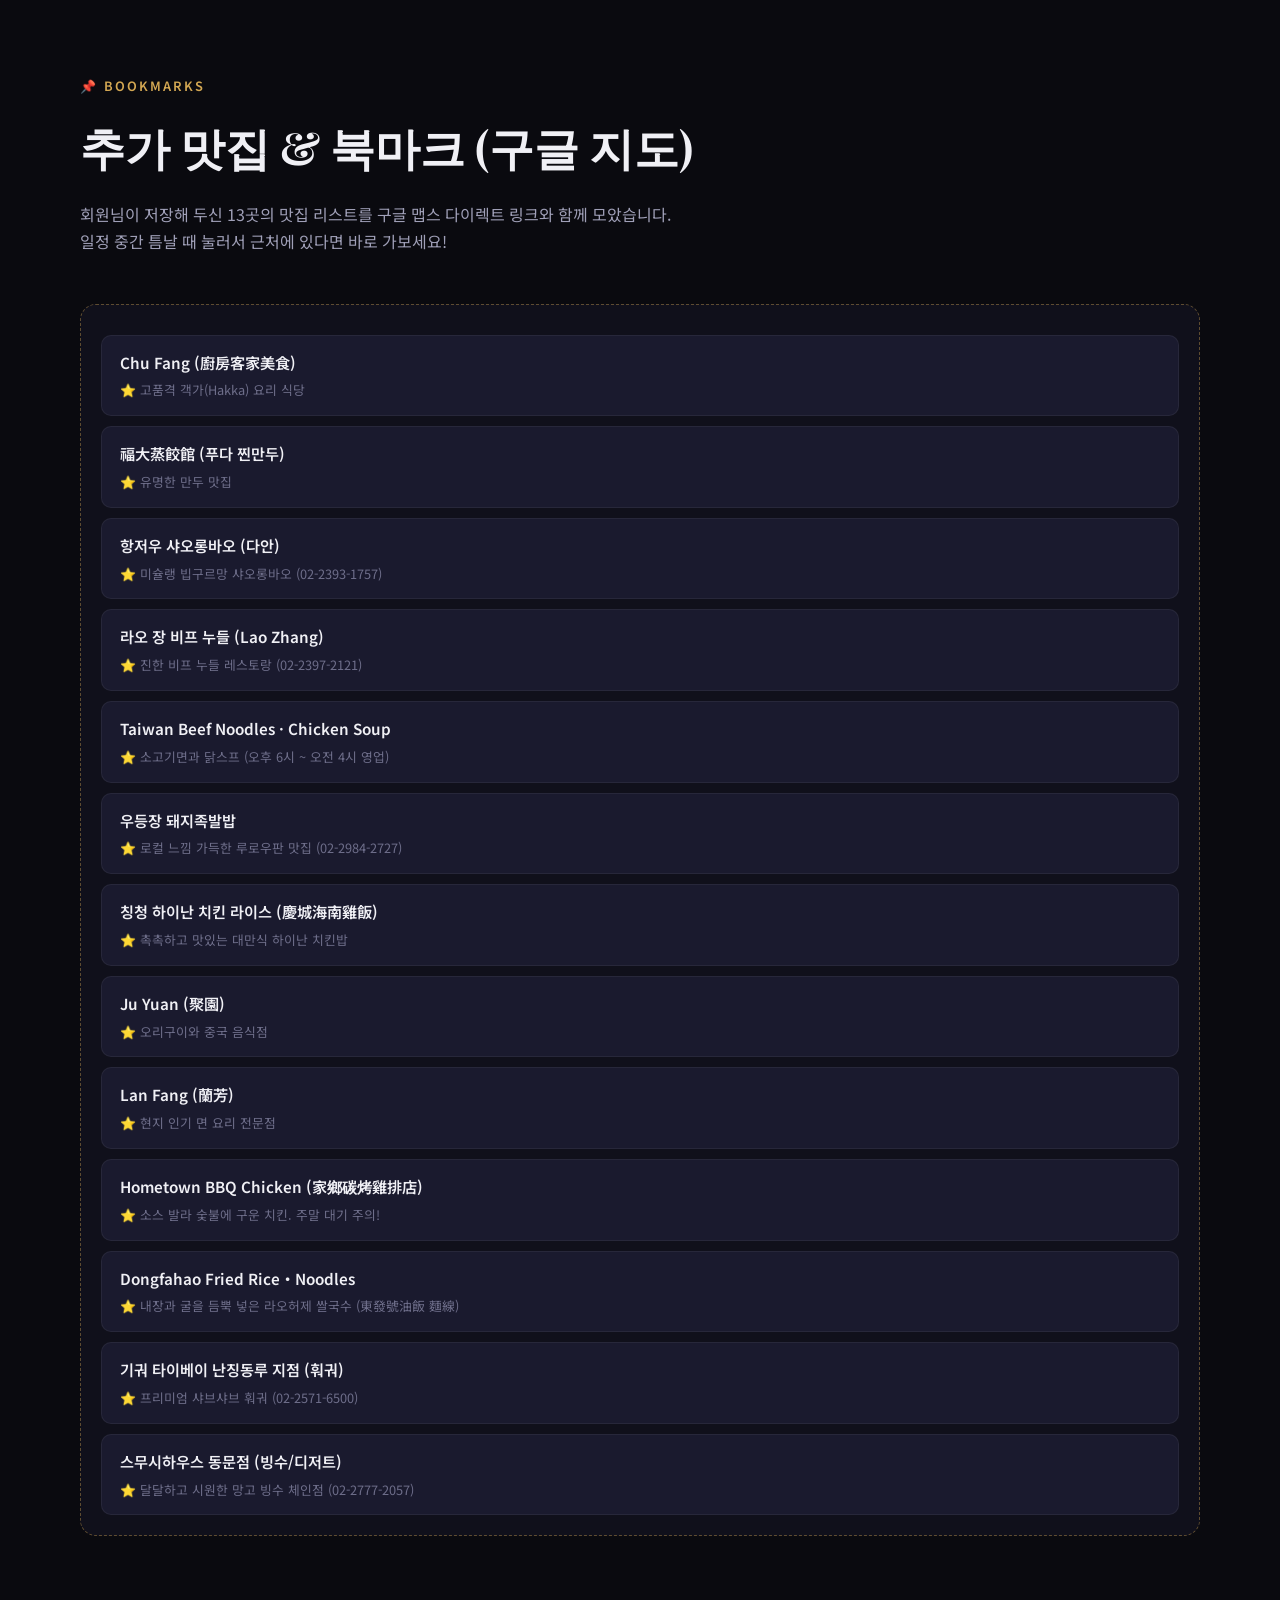
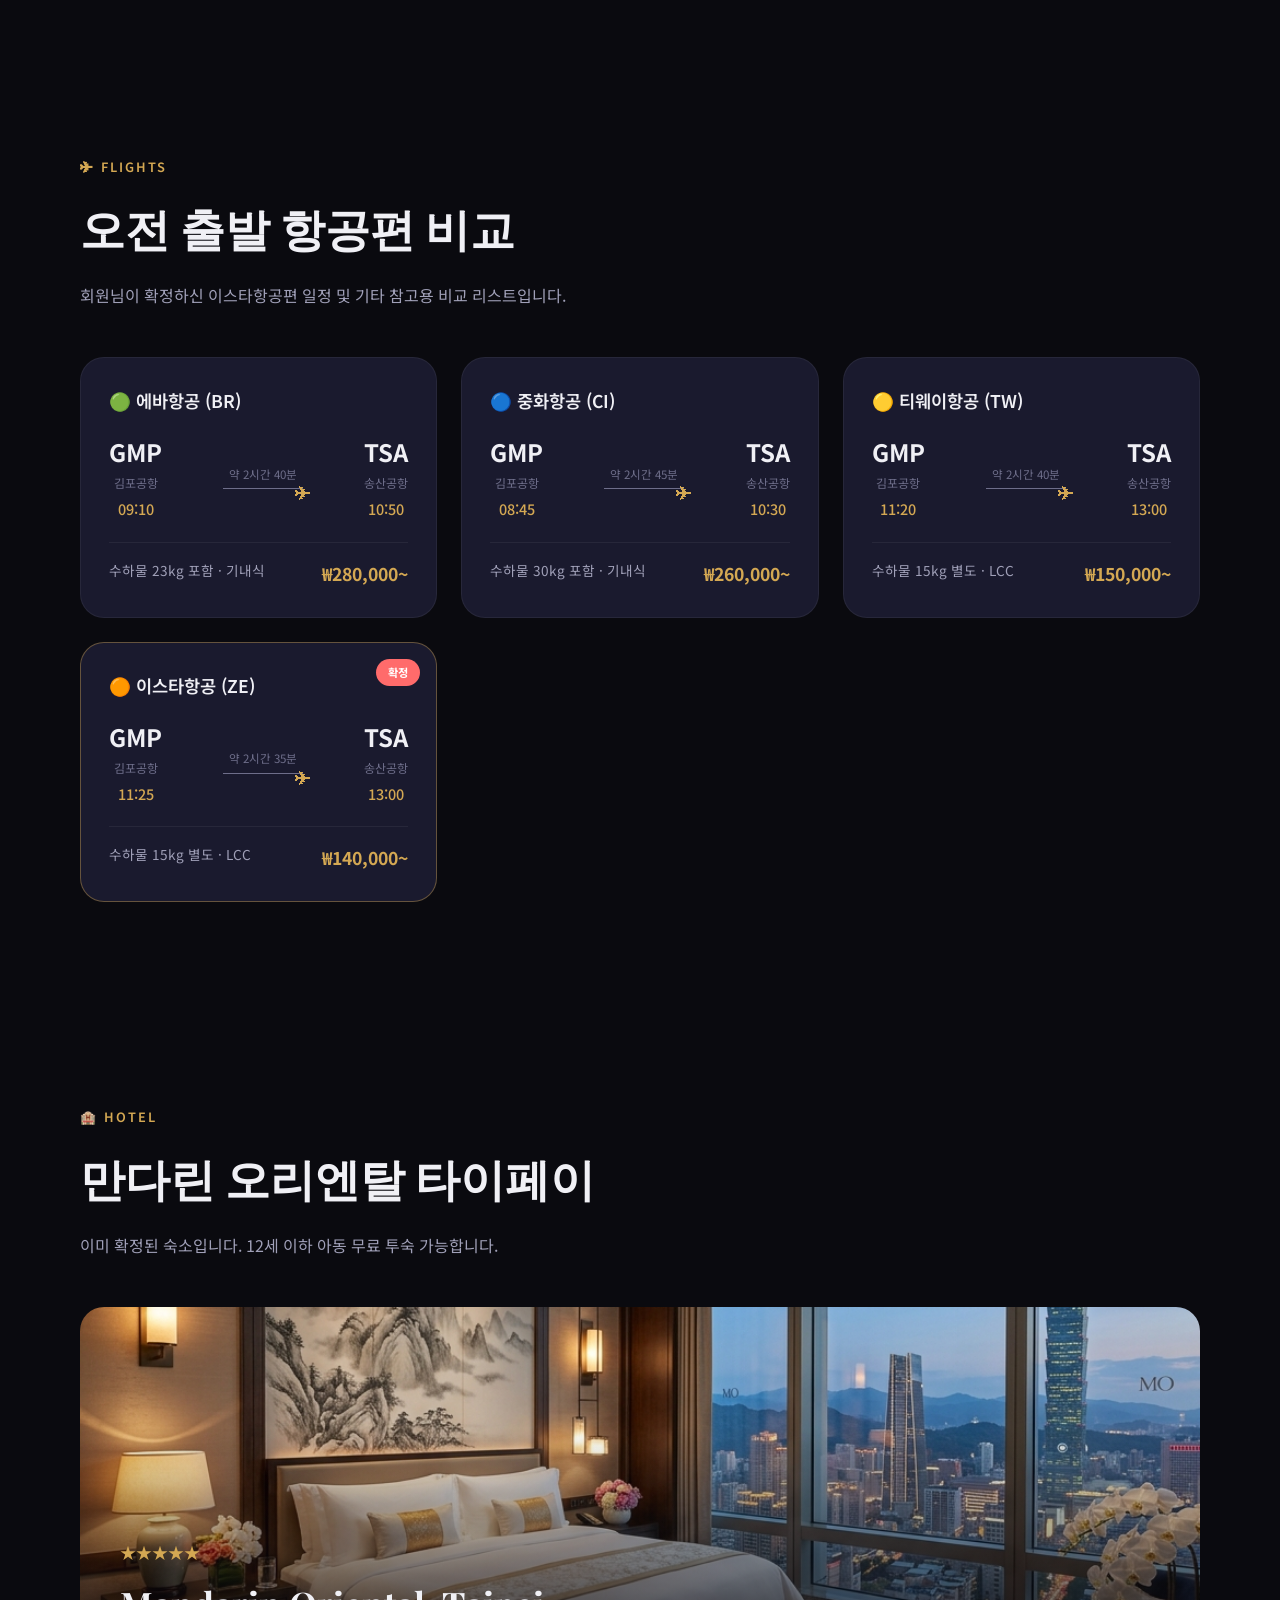
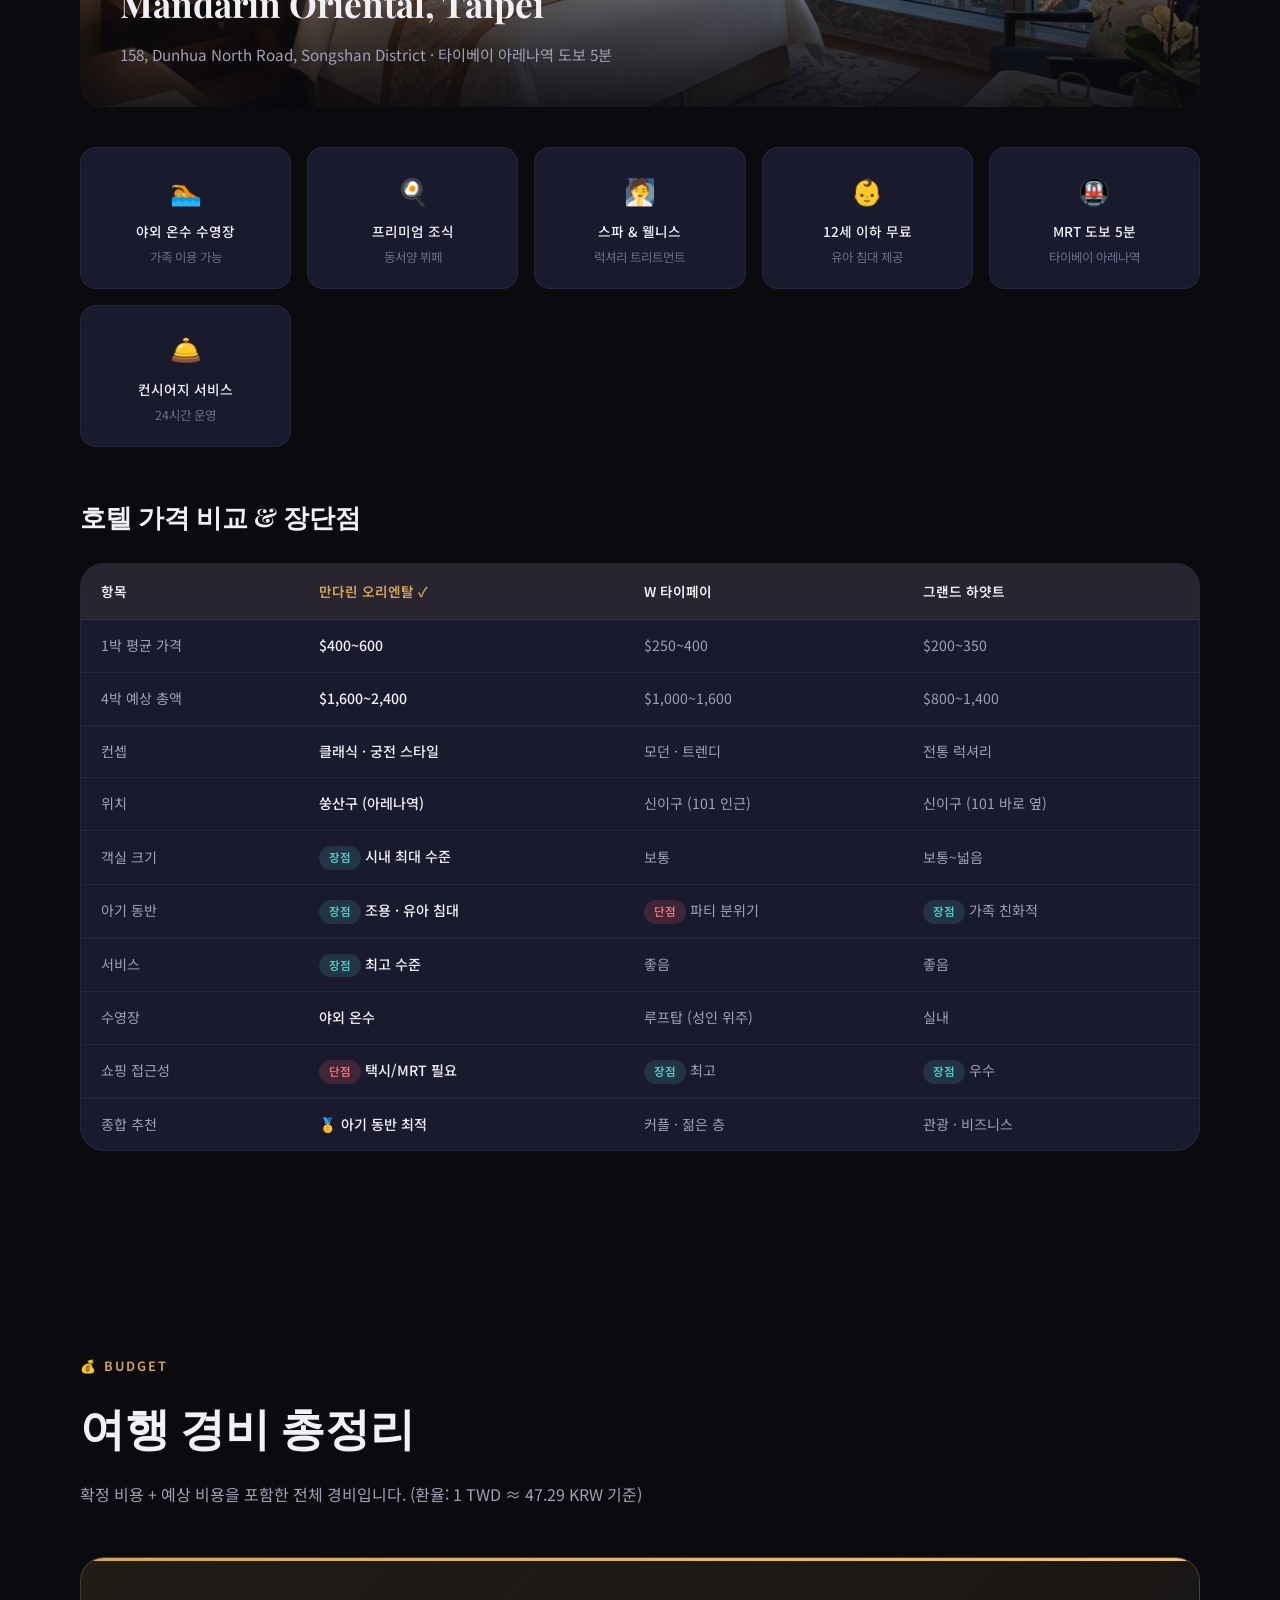
==== commit eeba692a: "Add new section for additional bookmarked restaurants with Google Maps links" ====
--- a/index.html
+++ b/index.html
@@ -173,7 +173,7 @@
             </div>
             <div class="rest-loc">📍 중산/송장난징 (13:00 일정)</div>
           </a>
-          <a href="https://maps.google.com/?q=Hakka+Kitchen+Taipei+Songshan" target="_blank" class="rest-item">
+          <a href="https://maps.app.goo.gl/NcswWm66fxqAJ9tE9?g_st=ic" target="_blank" class="rest-item">
             <div class="rest-item-info">
               <div class="rest-name">廚房客家美食 (추팡커자메이스)</div>
               <div class="rest-desc">⭐ 4.4 · 젠슨 황이 방문한 정갈한 고급 객가요리 식당</div>
@@ -653,6 +653,111 @@
 
     </div>
 
+  </div>
+</section>
+
+
+<!-- ADDED RESTAURANTS -->
+<section class="section" id="extra-restaurants">
+  <div class="section-label animate-on-scroll">📌 BOOKMARKS</div>
+  <h2 class="section-title animate-on-scroll">추가 맛집 & 북마크 (구글 지도)</h2>
+  <p class="section-desc animate-on-scroll">회원님이 저장해 두신 13곳의 맛집 리스트를 구글 맵스 다이렉트 링크와 함께 모았습니다. 일정 중간 틈날 때 눌러서 근처에 있다면 바로 가보세요!</p>
+
+  <div class="restaurant-recommendation animate-on-scroll">
+    <div class="rest-list" style="margin-top: 10px;">
+      
+      <a href="https://maps.app.goo.gl/NcswWm66fxqAJ9tE9?g_st=ic" target="_blank" class="rest-item">
+        <div class="rest-item-info">
+          <div class="rest-name">Chu Fang (廚房客家美食)</div>
+          <div class="rest-desc">⭐ 고품격 객가(Hakka) 요리 식당</div>
+        </div>
+      </a>
+      
+      <a href="https://maps.app.goo.gl/HDhJS4Hb7oVawbdX6?g_st=ic" target="_blank" class="rest-item">
+        <div class="rest-item-info">
+          <div class="rest-name">福大蒸餃館 (푸다 찐만두)</div>
+          <div class="rest-desc">⭐ 유명한 만두 맛집</div>
+        </div>
+      </a>
+      
+      <a href="https://maps.app.goo.gl/vXenCcCi8SVKdkLz5?g_st=ic" target="_blank" class="rest-item">
+        <div class="rest-item-info">
+          <div class="rest-name">항저우 샤오롱바오 (다안)</div>
+          <div class="rest-desc">⭐ 미슐랭 빕구르망 샤오롱바오 (02-2393-1757)</div>
+        </div>
+      </a>
+
+      <a href="https://maps.app.goo.gl/D3tVzVCE9rrw4kVR6?g_st=ic" target="_blank" class="rest-item">
+        <div class="rest-item-info">
+          <div class="rest-name">라오 장 비프 누들 (Lao Zhang)</div>
+          <div class="rest-desc">⭐ 진한 비프 누들 레스토랑 (02-2397-2121)</div>
+        </div>
+      </a>
+
+      <a href="https://maps.app.goo.gl/tfkS5AN3jcir6Z2XA?g_st=ic" target="_blank" class="rest-item">
+        <div class="rest-item-info">
+          <div class="rest-name">Taiwan Beef Noodles · Chicken Soup</div>
+          <div class="rest-desc">⭐ 소고기면과 닭스프 (오후 6시 ~ 오전 4시 영업)</div>
+        </div>
+      </a>
+
+      <a href="https://maps.app.goo.gl/ehmYSBAKgx8HmVXN7?g_st=ic" target="_blank" class="rest-item">
+        <div class="rest-item-info">
+          <div class="rest-name">우등장 돼지족발밥</div>
+          <div class="rest-desc">⭐ 로컬 느낌 가득한 루로우판 맛집 (02-2984-2727)</div>
+        </div>
+      </a>
+
+      <a href="https://maps.app.goo.gl/LQz7VvGfKEKjzgH77?g_st=ic" target="_blank" class="rest-item">
+        <div class="rest-item-info">
+          <div class="rest-name">칭청 하이난 치킨 라이스 (慶城海南雞飯)</div>
+          <div class="rest-desc">⭐ 촉촉하고 맛있는 대만식 하이난 치킨밥</div>
+        </div>
+      </a>
+
+      <a href="https://maps.app.goo.gl/NheWxUxJNURs1dwx9?g_st=ic" target="_blank" class="rest-item">
+        <div class="rest-item-info">
+          <div class="rest-name">Ju Yuan (聚園)</div>
+          <div class="rest-desc">⭐ 오리구이와 중국 음식점</div>
+        </div>
+      </a>
+      
+      <a href="https://maps.app.goo.gl/N1w3RGBEnk7aypYi6?g_st=ic" target="_blank" class="rest-item">
+        <div class="rest-item-info">
+          <div class="rest-name">Lan Fang (蘭芳)</div>
+          <div class="rest-desc">⭐ 현지 인기 면 요리 전문점</div>
+        </div>
+      </a>
+
+      <a href="https://maps.app.goo.gl/btK9S64t1A4waejB8?g_st=ic" target="_blank" class="rest-item">
+        <div class="rest-item-info">
+          <div class="rest-name">Hometown BBQ Chicken (家鄉碳烤雞排店)</div>
+          <div class="rest-desc">⭐ 소스 발라 숯불에 구운 치킨. 주말 대기 주의!</div>
+        </div>
+      </a>
+      
+      <a href="https://maps.app.goo.gl/fPdTmGxVbnLeq92JA?g_st=ic" target="_blank" class="rest-item">
+        <div class="rest-item-info">
+          <div class="rest-name">Dongfahao Fried Rice・Noodles</div>
+          <div class="rest-desc">⭐ 내장과 굴을 듬뿍 넣은 라오허제 쌀국수 (東發號油飯 麵線)</div>
+        </div>
+      </a>
+
+      <a href="https://maps.app.goo.gl/r4tASn4P3s2oNYTHA?g_st=ic" target="_blank" class="rest-item">
+        <div class="rest-item-info">
+          <div class="rest-name">기궈 타이베이 난징동루 지점 (훠궈)</div>
+          <div class="rest-desc">⭐ 프리미엄 샤브샤브 훠궈 (02-2571-6500)</div>
+        </div>
+      </a>
+      
+      <a href="https://maps.app.goo.gl/vGE9Ssf6gpoze8Ft5?g_st=ic" target="_blank" class="rest-item">
+        <div class="rest-item-info">
+          <div class="rest-name">스무시하우스 동문점 (빙수/디저트)</div>
+          <div class="rest-desc">⭐ 달달하고 시원한 망고 빙수 체인점 (02-2777-2057)</div>
+        </div>
+      </a>
+
+    </div>
   </div>
 </section>
 
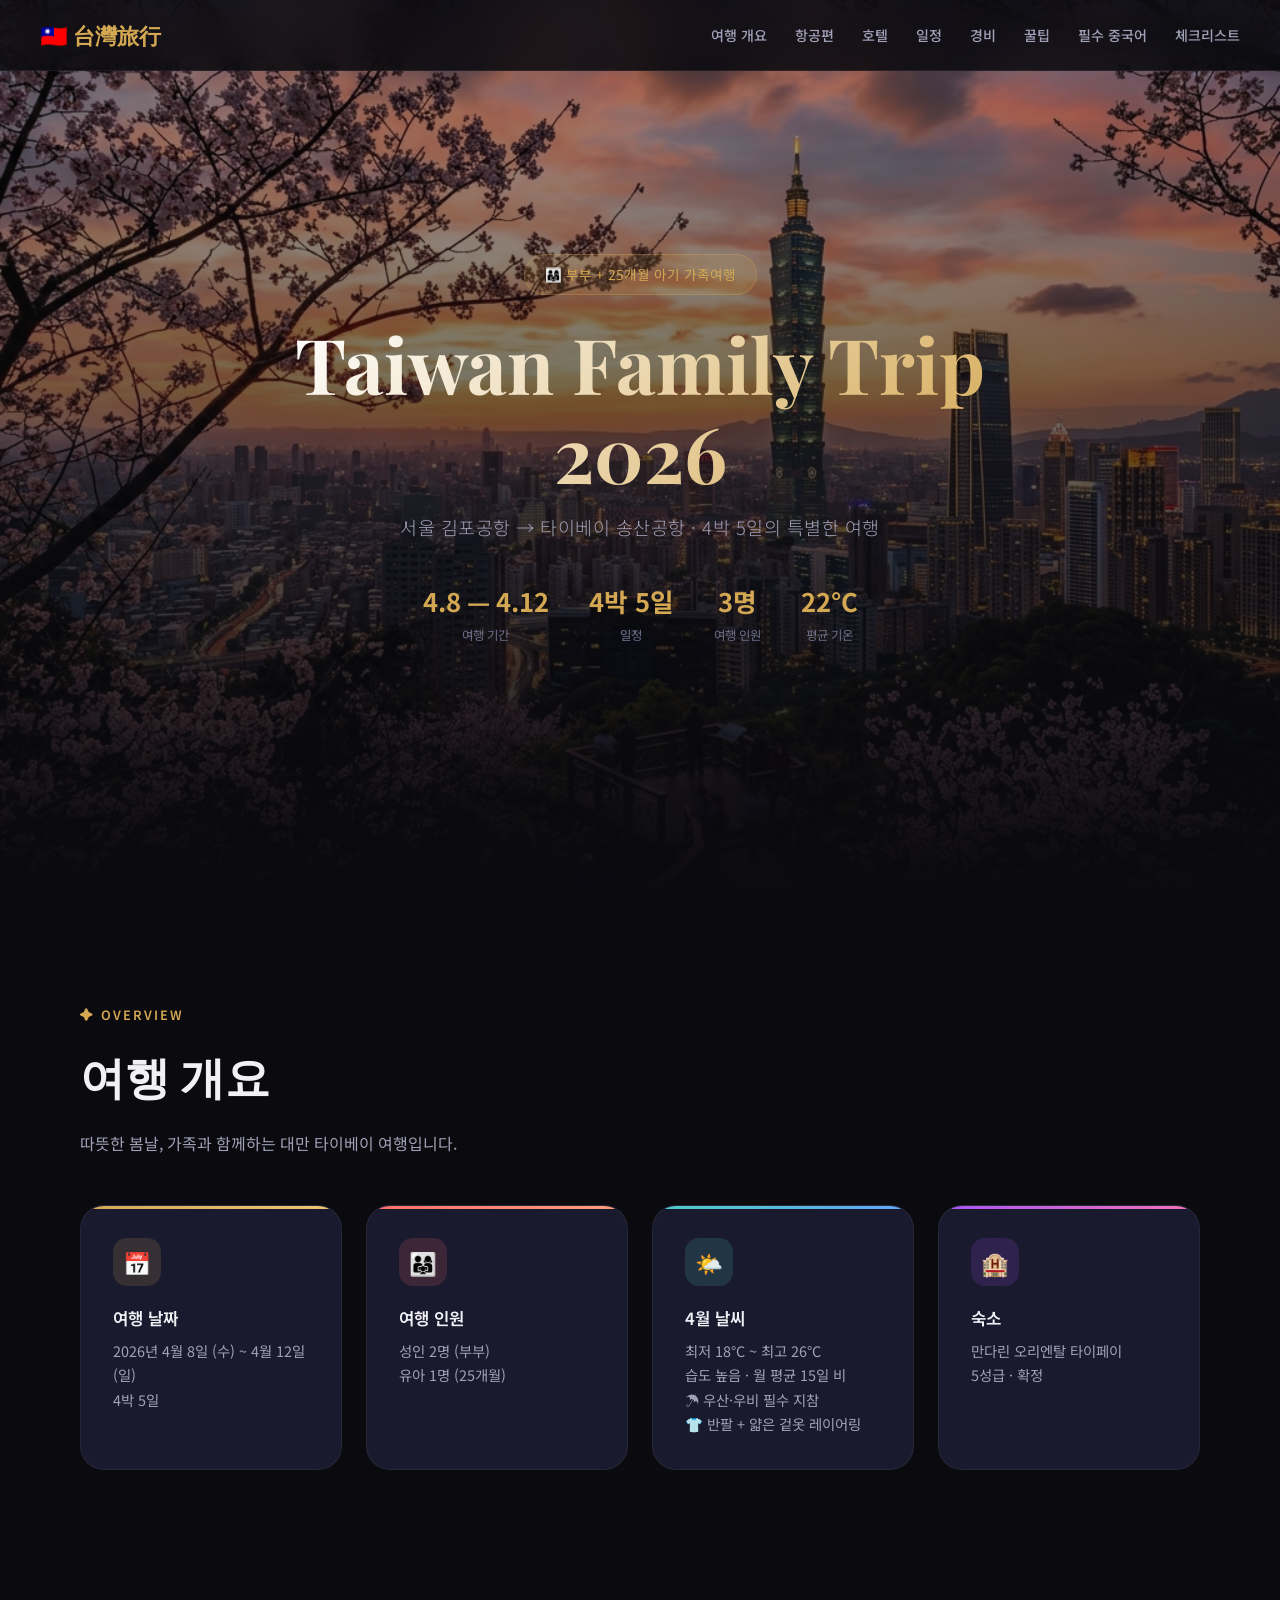
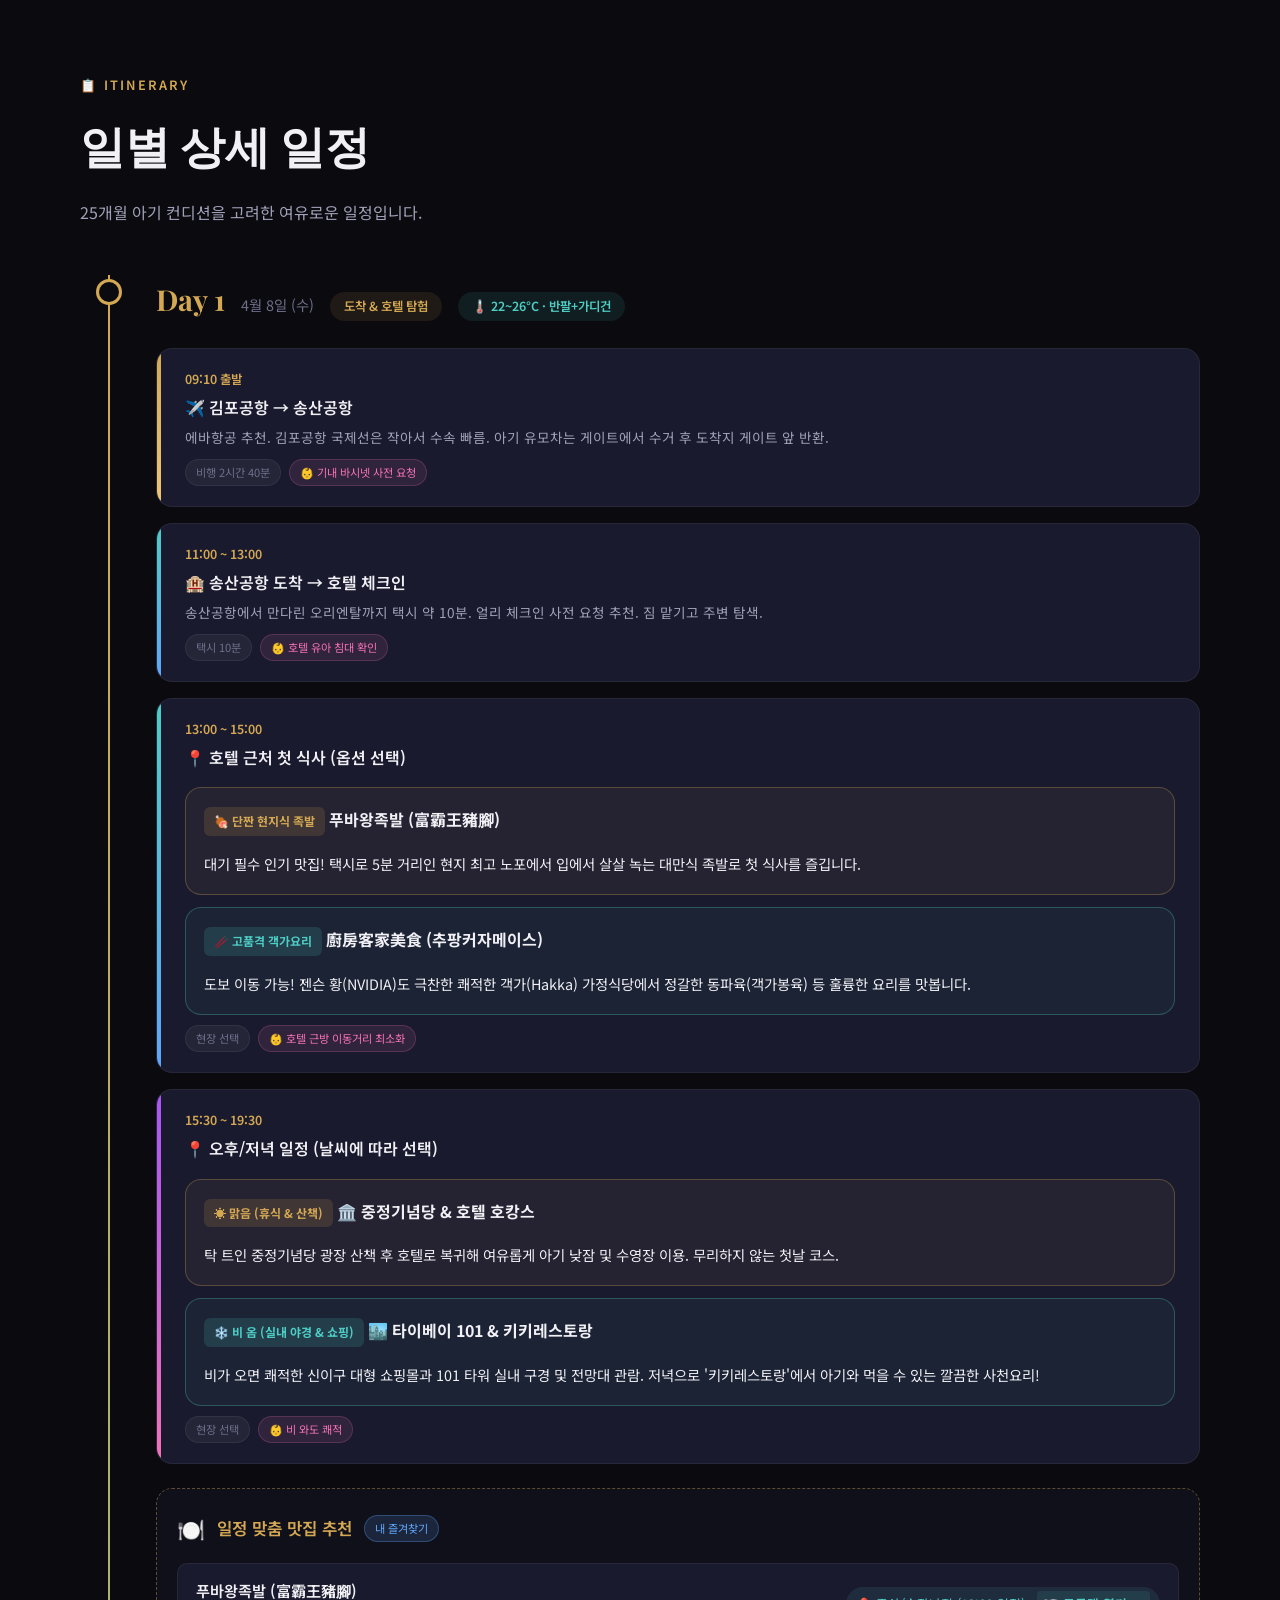
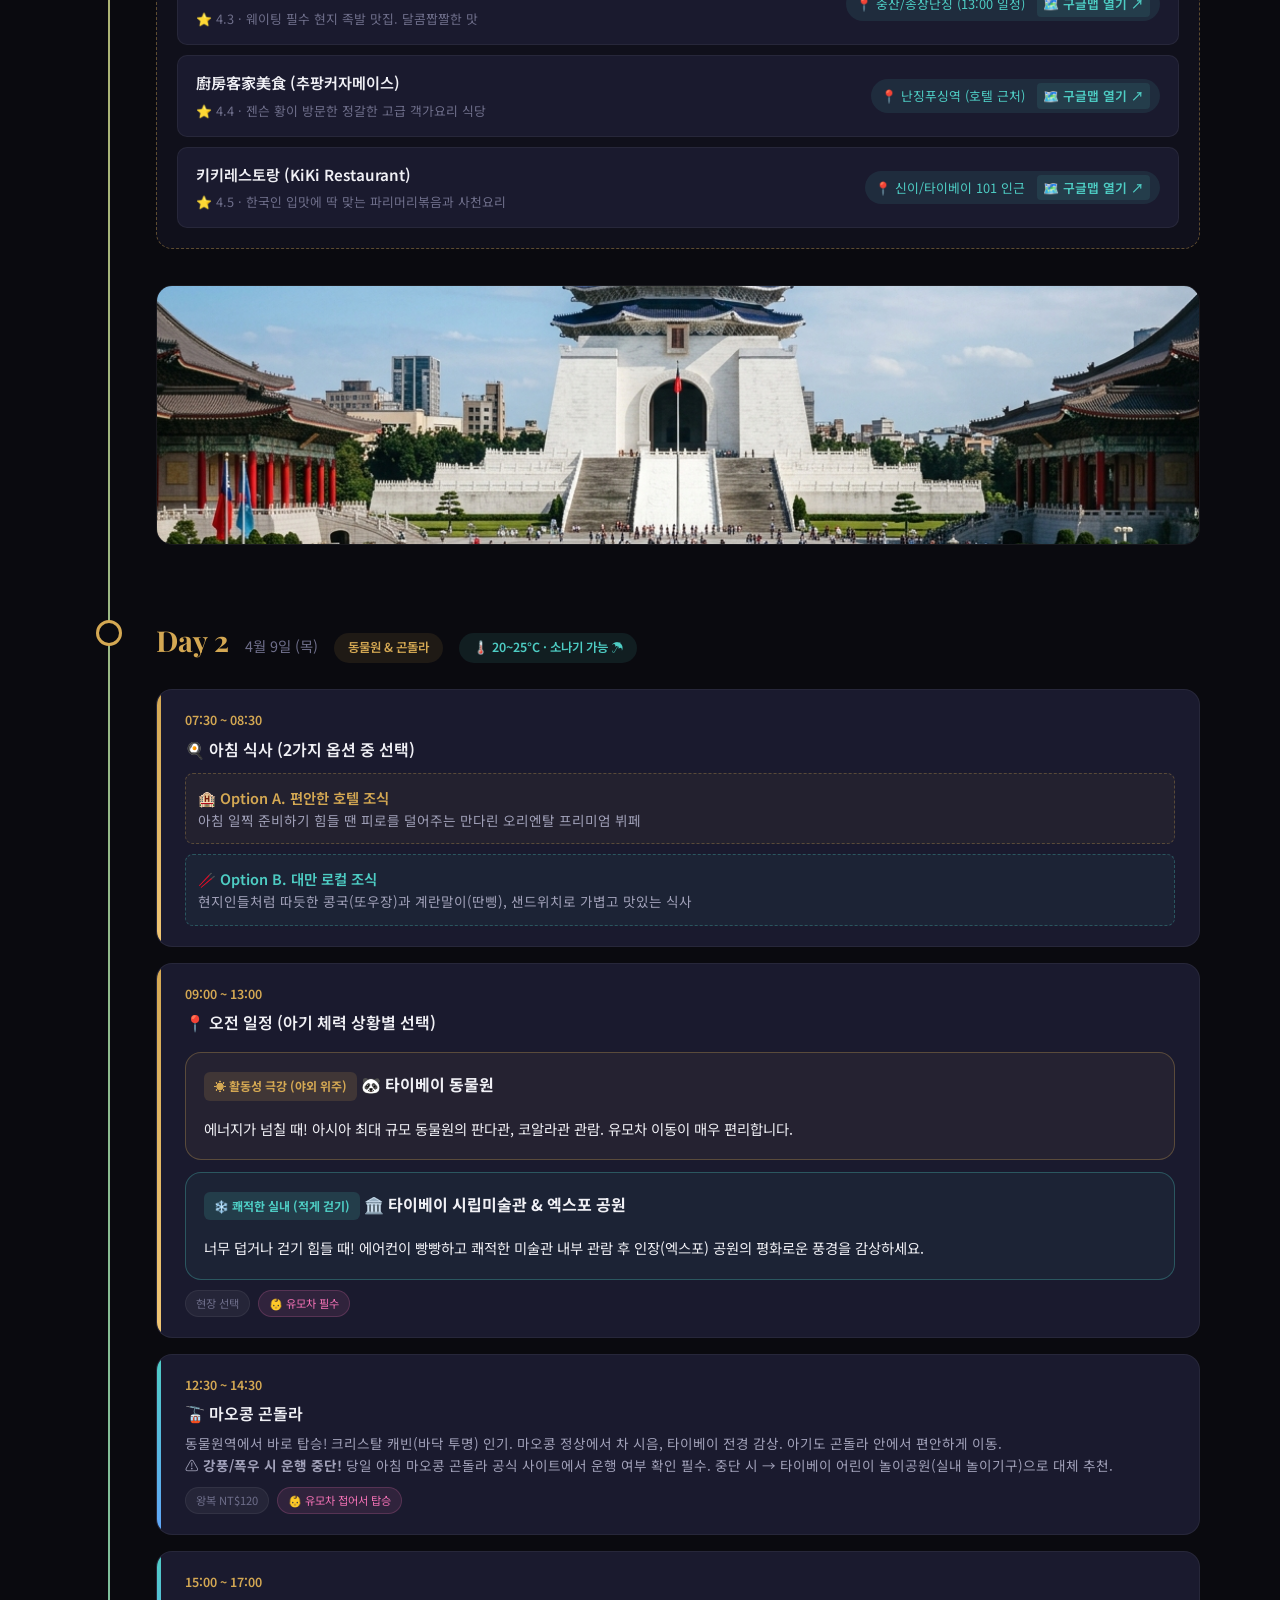
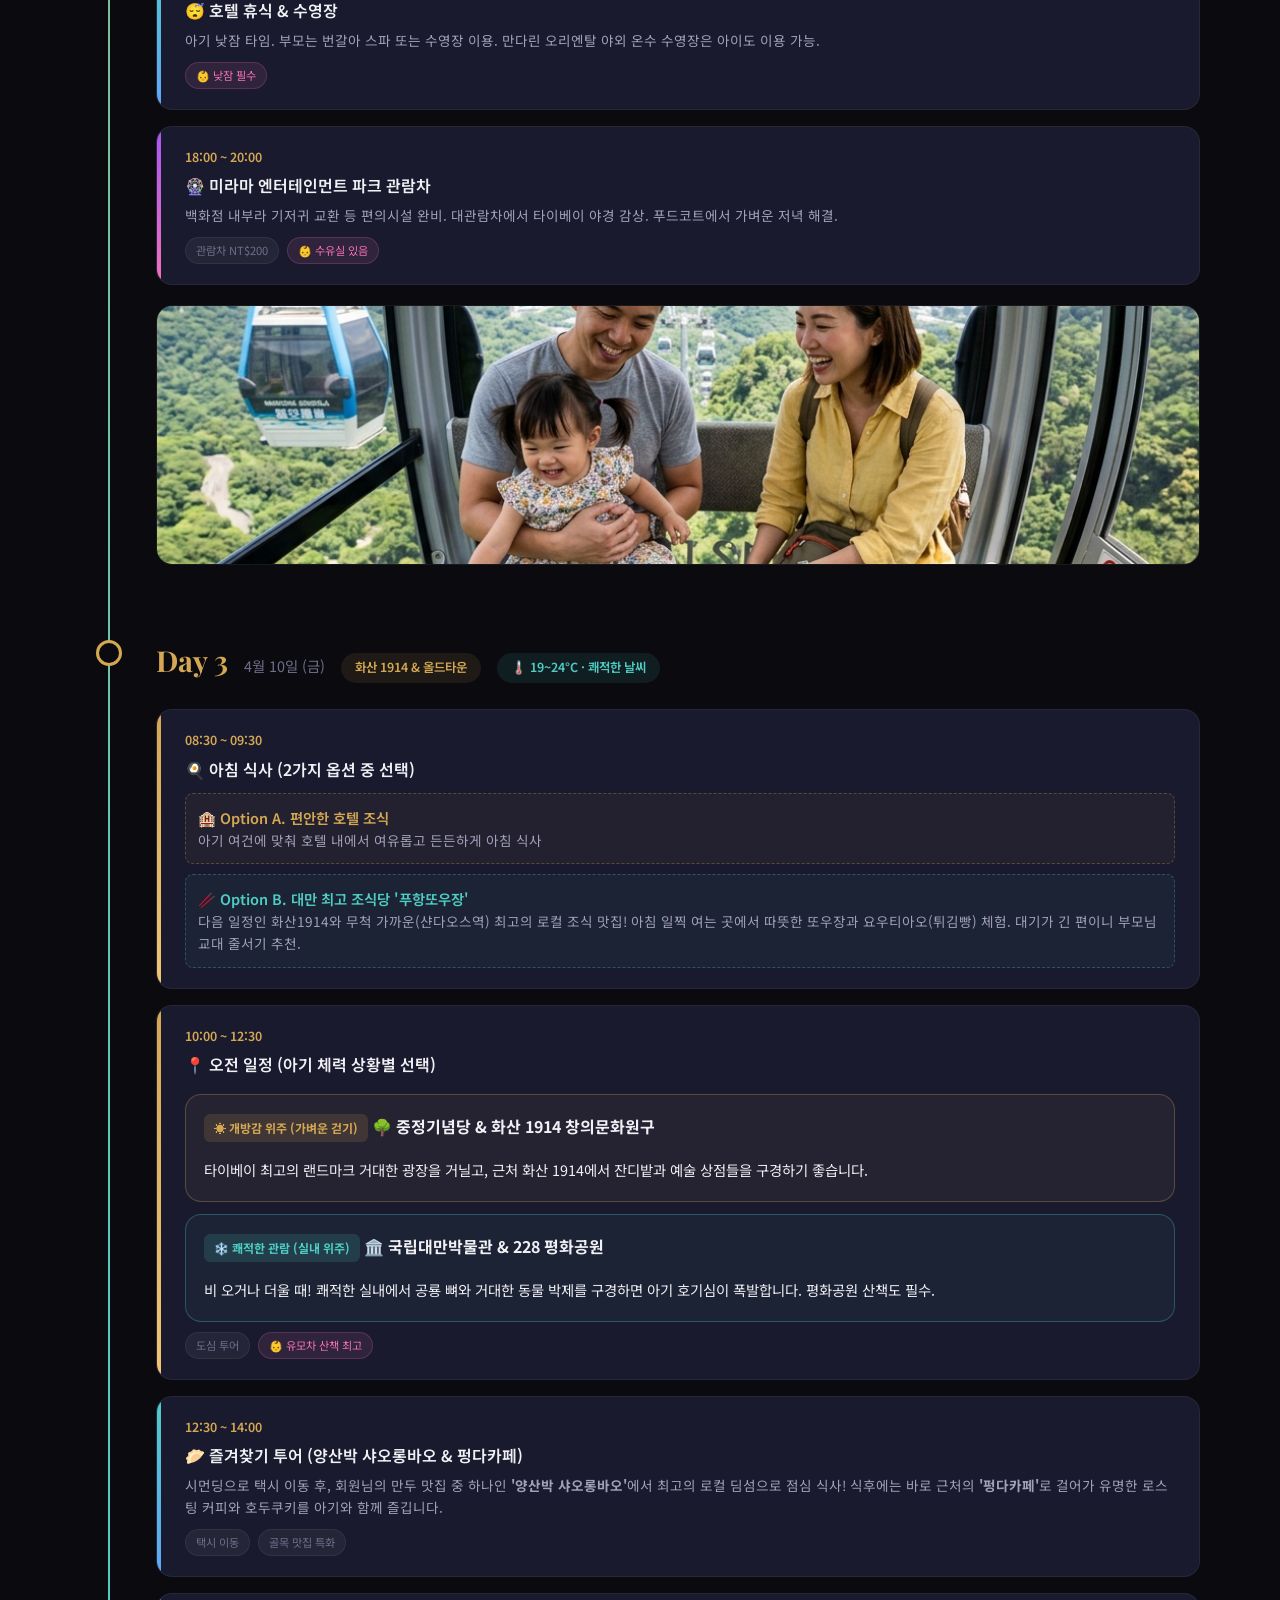
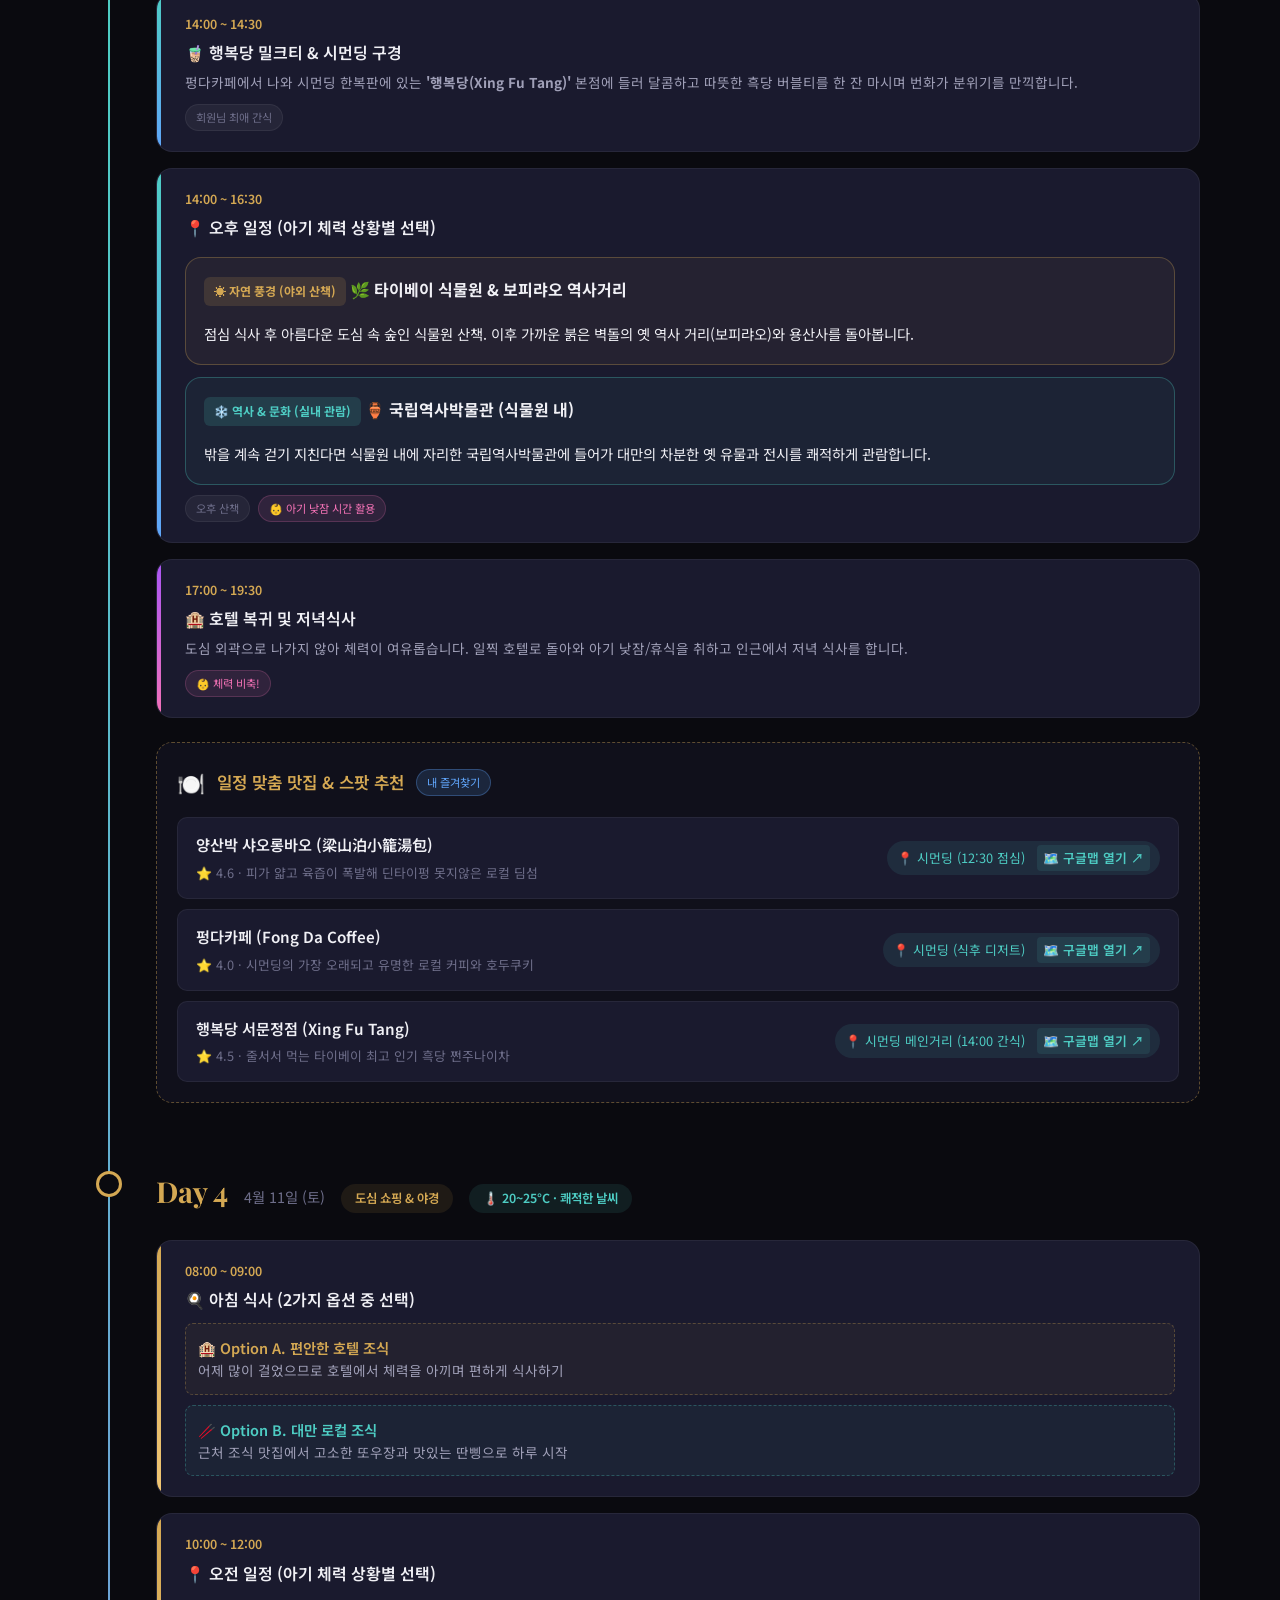
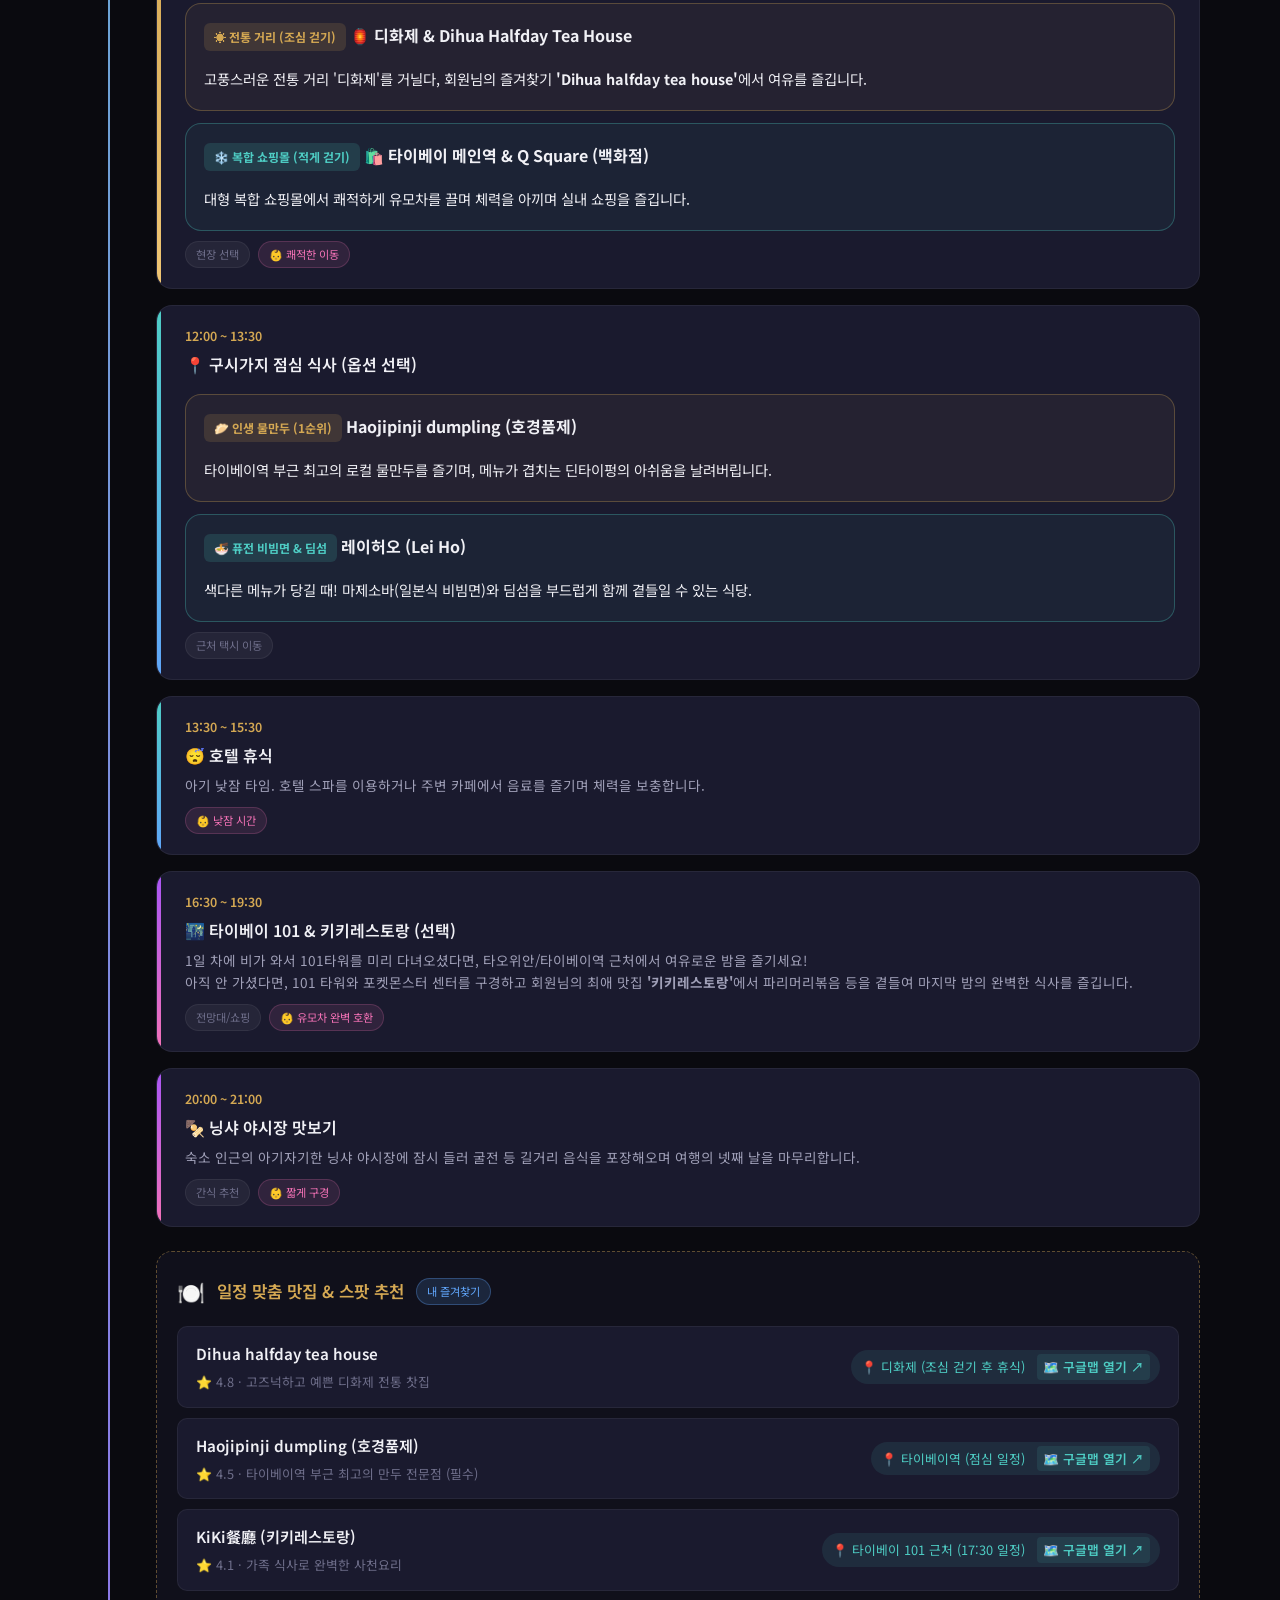
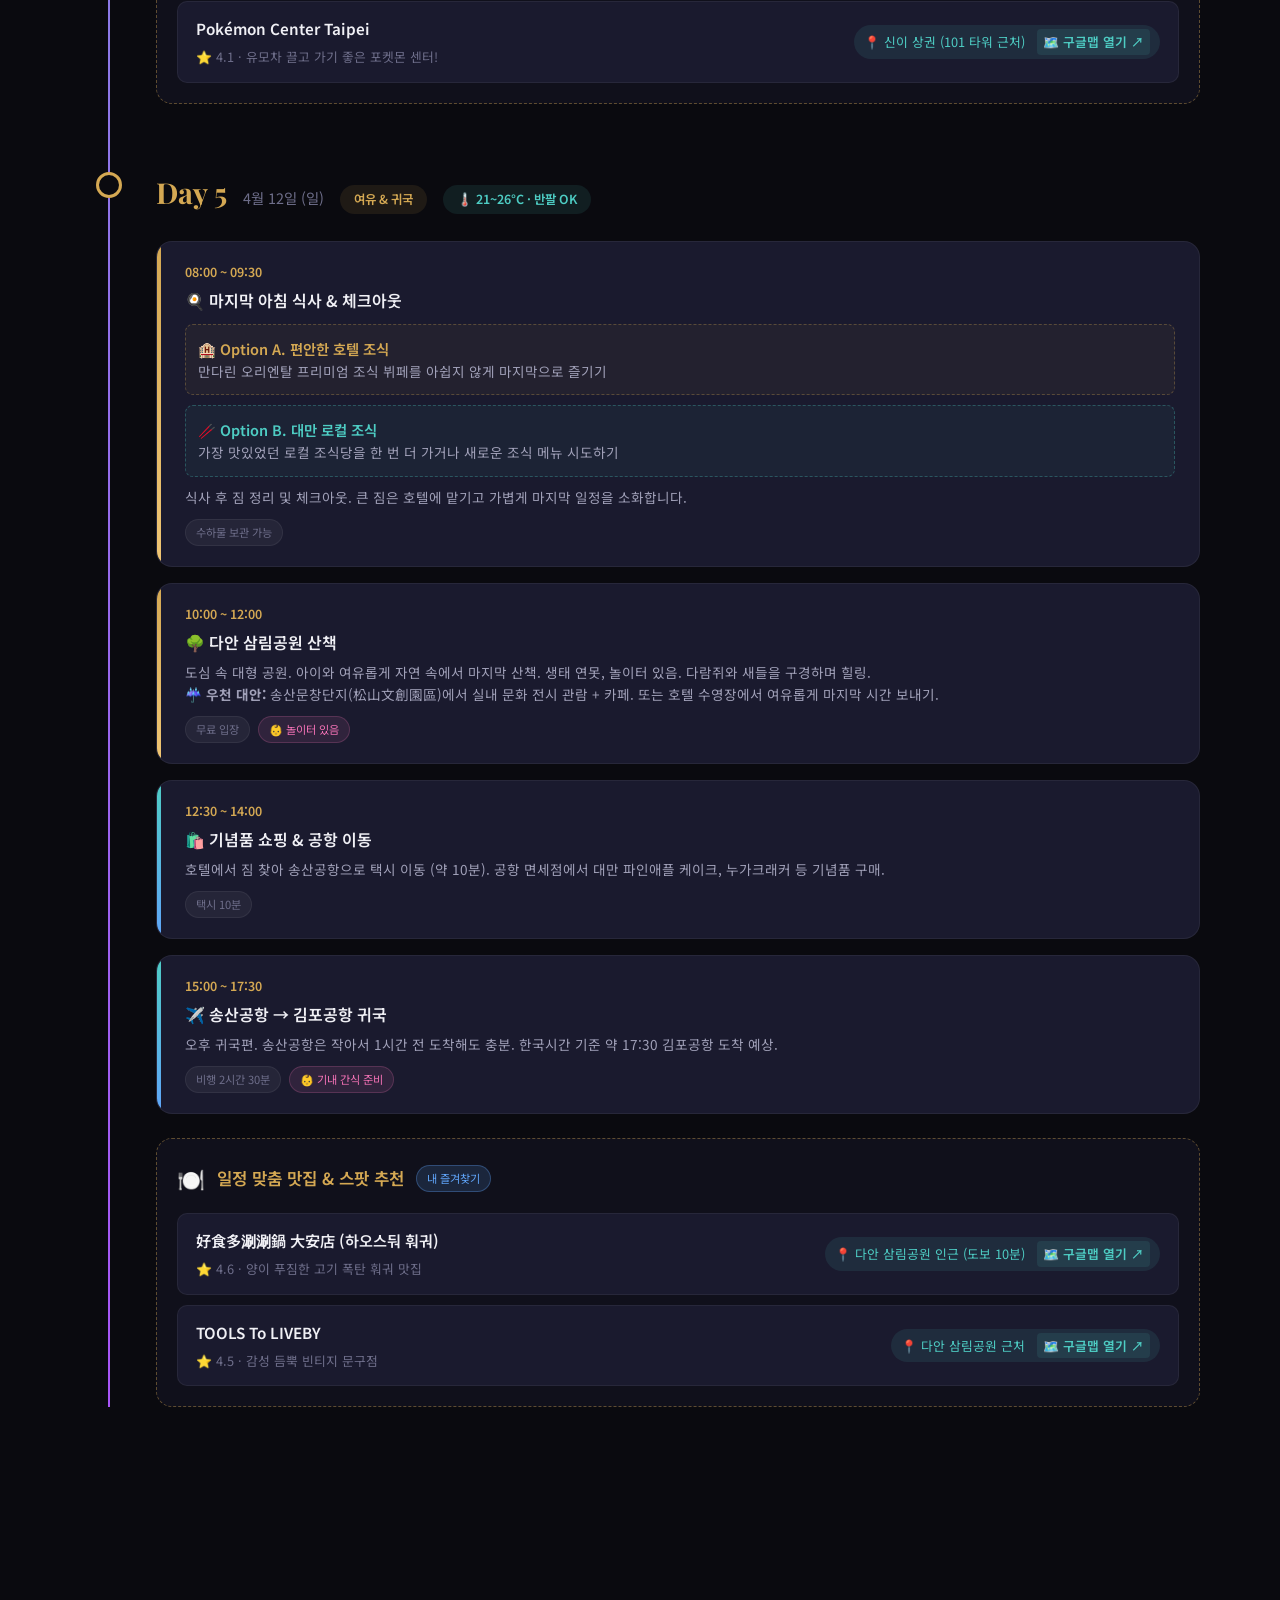
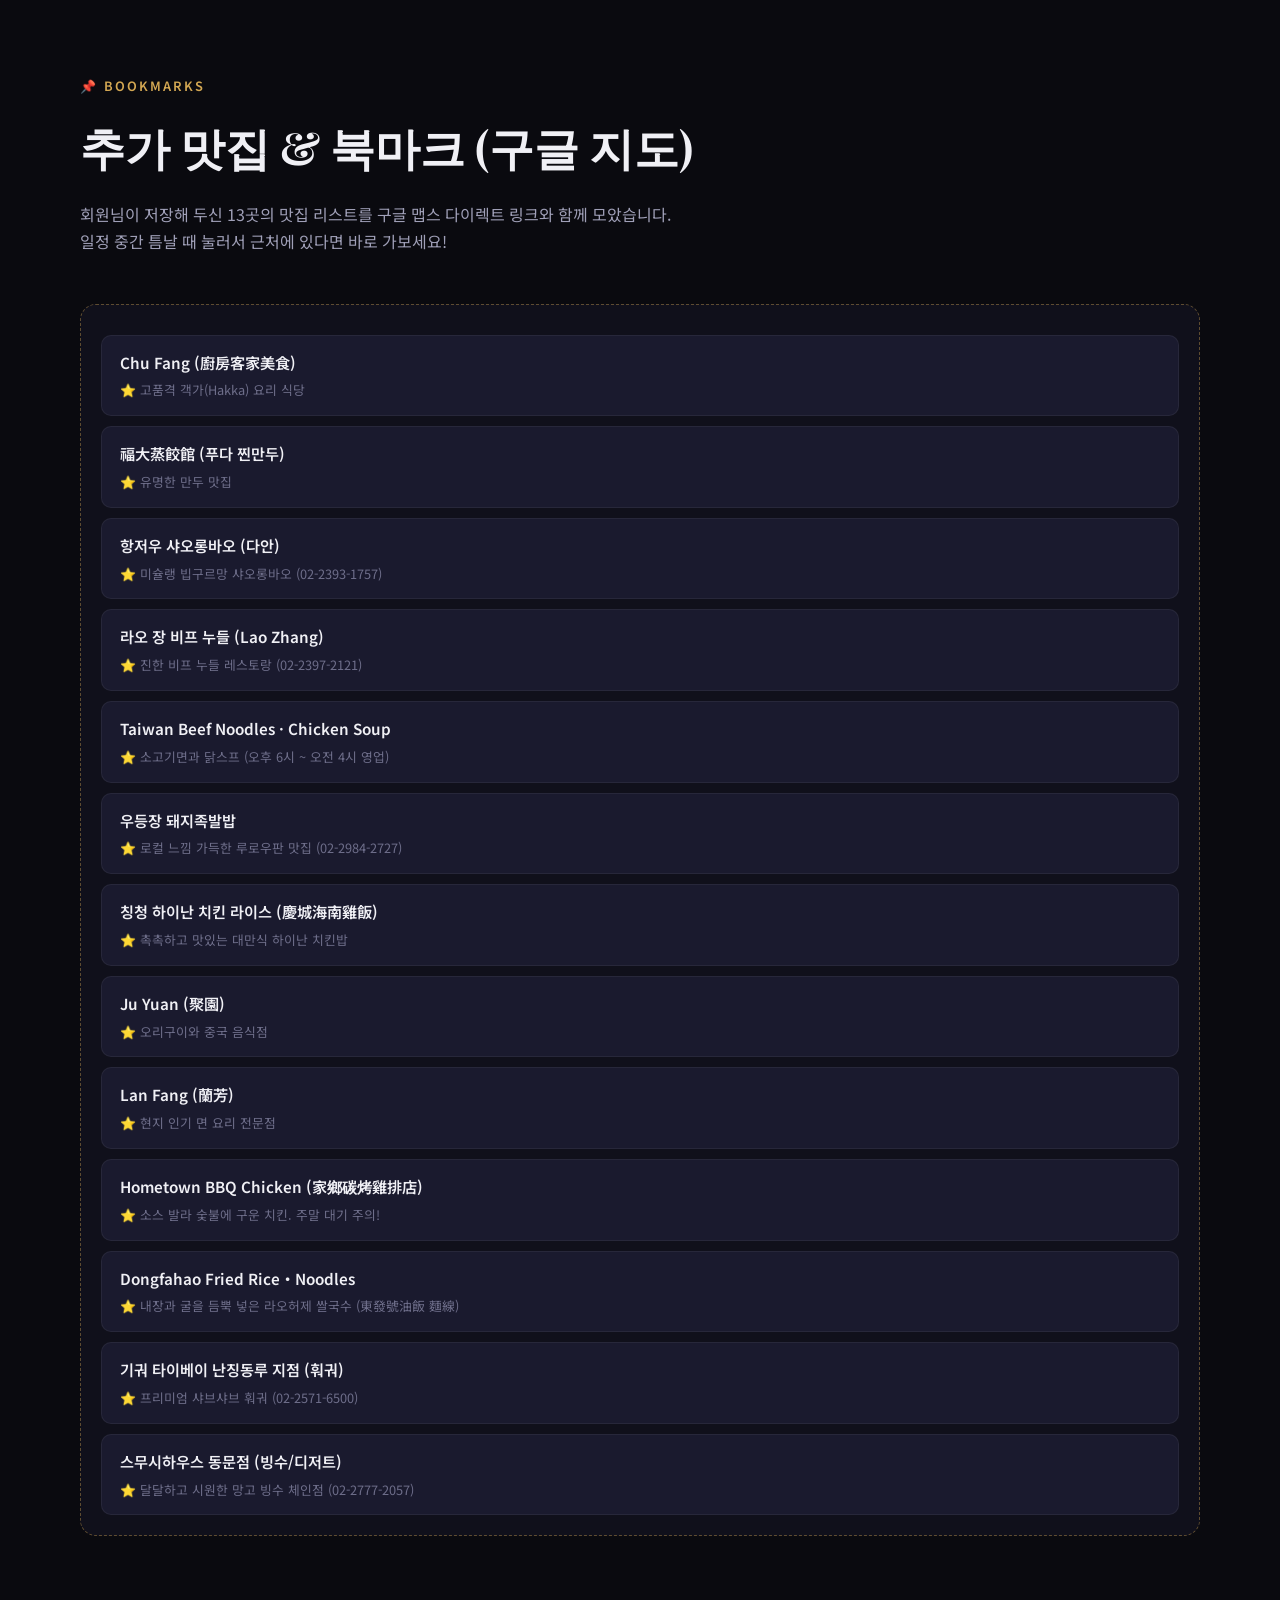
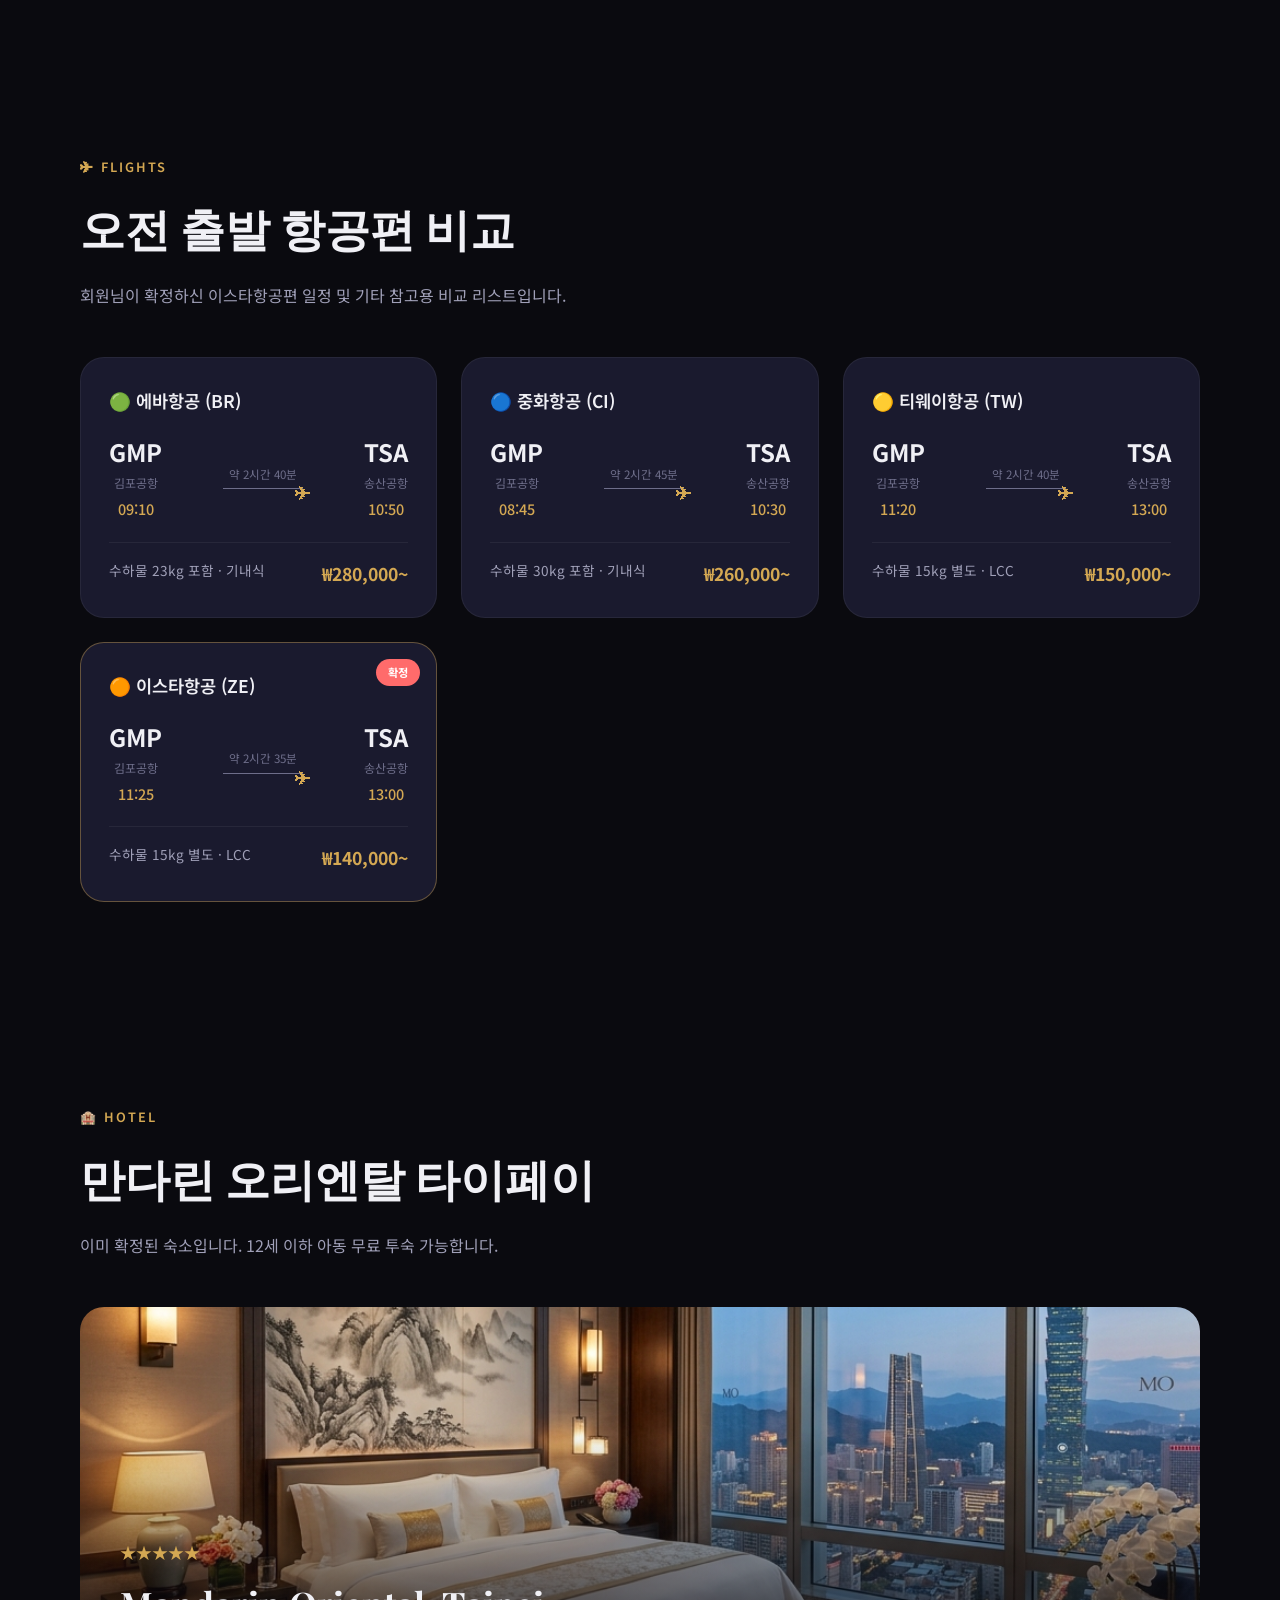
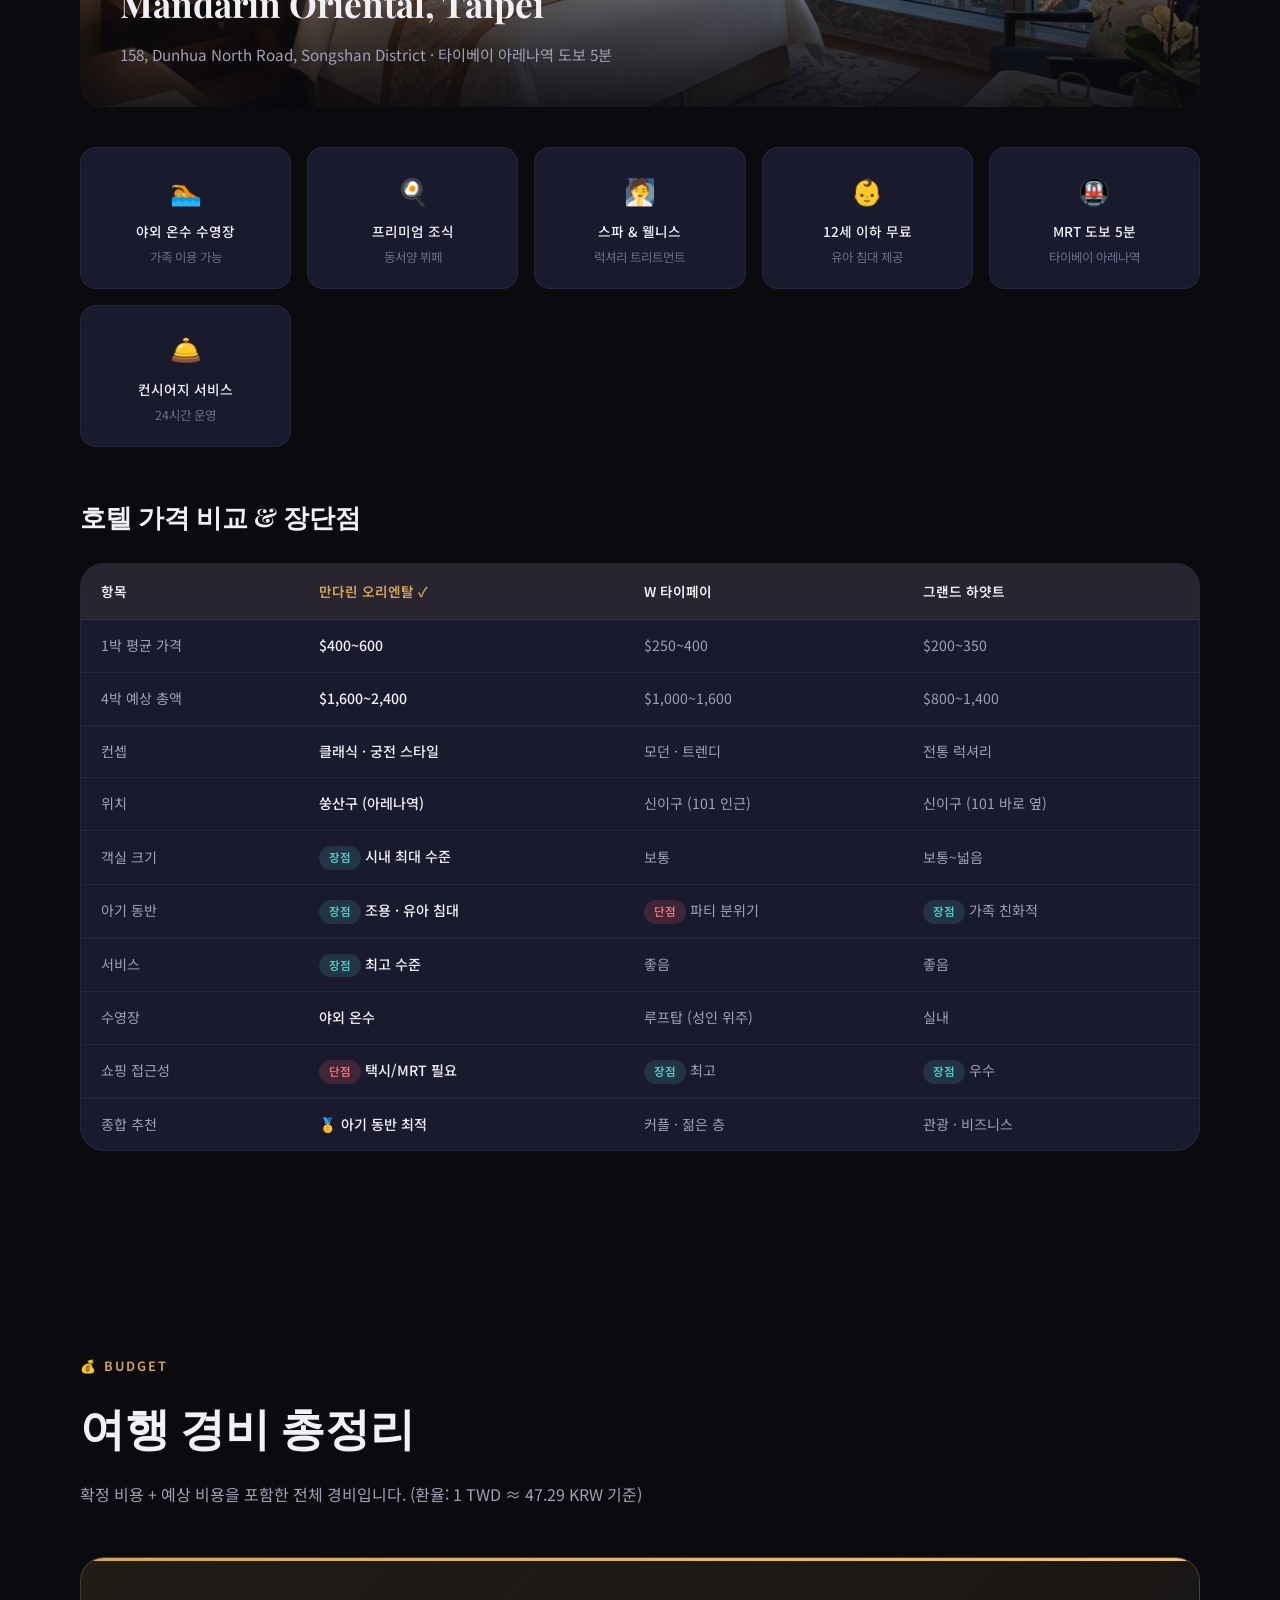
==== commit a6db1189: "Add Google Maps visual indicators to all existing restaurants" ====
--- a/index.html
+++ b/index.html
@@ -171,21 +171,21 @@
               <div class="rest-name">푸바왕족발 (富霸王豬腳)</div>
               <div class="rest-desc">⭐ 4.3 · 웨이팅 필수 현지 족발 맛집. 달콤짭짤한 맛</div>
             </div>
-            <div class="rest-loc">📍 중산/송장난징 (13:00 일정)</div>
+            <div class="rest-loc">📍 중산/송장난징 (13:00 일정) <span style="display:inline-block; color:#4ecdc4; font-size:0.8rem; margin-left:8px; font-weight:600; padding:2px 6px; background:rgba(78,205,196,0.1); border-radius:4px;">🗺️ 구글맵 열기 ↗</span></div>
           </a>
           <a href="https://maps.app.goo.gl/NcswWm66fxqAJ9tE9?g_st=ic" target="_blank" class="rest-item">
             <div class="rest-item-info">
               <div class="rest-name">廚房客家美食 (추팡커자메이스)</div>
               <div class="rest-desc">⭐ 4.4 · 젠슨 황이 방문한 정갈한 고급 객가요리 식당</div>
             </div>
-            <div class="rest-loc">📍 난징푸싱역 (호텔 근처)</div>
+            <div class="rest-loc">📍 난징푸싱역 (호텔 근처) <span style="display:inline-block; color:#4ecdc4; font-size:0.8rem; margin-left:8px; font-weight:600; padding:2px 6px; background:rgba(78,205,196,0.1); border-radius:4px;">🗺️ 구글맵 열기 ↗</span></div>
           </a>
           <a href="https://maps.google.com/?q=KiKi+Restaurant" target="_blank" class="rest-item">
             <div class="rest-item-info">
               <div class="rest-name">키키레스토랑 (KiKi Restaurant)</div>
               <div class="rest-desc">⭐ 4.5 · 한국인 입맛에 딱 맞는 파리머리볶음과 사천요리</div>
             </div>
-            <div class="rest-loc">📍 신이/타이베이 101 인근</div>
+            <div class="rest-loc">📍 신이/타이베이 101 인근 <span style="display:inline-block; color:#4ecdc4; font-size:0.8rem; margin-left:8px; font-weight:600; padding:2px 6px; background:rgba(78,205,196,0.1); border-radius:4px;">🗺️ 구글맵 열기 ↗</span></div>
           </a>
         </div>
       </div>
@@ -397,21 +397,21 @@
               <div class="rest-name">양산박 샤오롱바오 (梁山泊小籠湯包)</div>
               <div class="rest-desc">⭐ 4.6 · 피가 얇고 육즙이 폭발해 딘타이펑 못지않은 로컬 딤섬</div>
             </div>
-            <div class="rest-loc">📍 시먼딩 (12:30 점심)</div>
+            <div class="rest-loc">📍 시먼딩 (12:30 점심) <span style="display:inline-block; color:#4ecdc4; font-size:0.8rem; margin-left:8px; font-weight:600; padding:2px 6px; background:rgba(78,205,196,0.1); border-radius:4px;">🗺️ 구글맵 열기 ↗</span></div>
           </a>
           <a href="https://maps.google.com/?q=Fong+Da+Coffee" target="_blank" class="rest-item">
             <div class="rest-item-info">
               <div class="rest-name">펑다카페 (Fong Da Coffee)</div>
               <div class="rest-desc">⭐ 4.0 · 시먼딩의 가장 오래되고 유명한 로컬 커피와 호두쿠키</div>
             </div>
-            <div class="rest-loc">📍 시먼딩 (식후 디저트)</div>
+            <div class="rest-loc">📍 시먼딩 (식후 디저트) <span style="display:inline-block; color:#4ecdc4; font-size:0.8rem; margin-left:8px; font-weight:600; padding:2px 6px; background:rgba(78,205,196,0.1); border-radius:4px;">🗺️ 구글맵 열기 ↗</span></div>
           </a>
           <a href="https://maps.google.com/?q=Xing+Fu+Tang+Ximending" target="_blank" class="rest-item">
             <div class="rest-item-info">
               <div class="rest-name">행복당 서문정점 (Xing Fu Tang)</div>
               <div class="rest-desc">⭐ 4.5 · 줄서서 먹는 타이베이 최고 인기 흑당 쩐주나이차</div>
             </div>
-            <div class="rest-loc">📍 시먼딩 메인거리 (14:00 간식)</div>
+            <div class="rest-loc">📍 시먼딩 메인거리 (14:00 간식) <span style="display:inline-block; color:#4ecdc4; font-size:0.8rem; margin-left:8px; font-weight:600; padding:2px 6px; background:rgba(78,205,196,0.1); border-radius:4px;">🗺️ 구글맵 열기 ↗</span></div>
           </a>
         </div>
       </div>
@@ -536,28 +536,28 @@
               <div class="rest-name">Dihua halfday tea house</div>
               <div class="rest-desc">⭐ 4.8 · 고즈넉하고 예쁜 디화제 전통 찻집</div>
             </div>
-            <div class="rest-loc">📍 디화제 (조심 걷기 후 휴식)</div>
+            <div class="rest-loc">📍 디화제 (조심 걷기 후 휴식) <span style="display:inline-block; color:#4ecdc4; font-size:0.8rem; margin-left:8px; font-weight:600; padding:2px 6px; background:rgba(78,205,196,0.1); border-radius:4px;">🗺️ 구글맵 열기 ↗</span></div>
           </a>
           <a href="https://maps.google.com/?q=Haojipinji+Dumpling" target="_blank" class="rest-item">
             <div class="rest-item-info">
               <div class="rest-name">Haojipinji dumpling (호경품제)</div>
               <div class="rest-desc">⭐ 4.5 · 타이베이역 부근 최고의 만두 전문점 (필수)</div>
             </div>
-            <div class="rest-loc">📍 타이베이역 (점심 일정)</div>
+            <div class="rest-loc">📍 타이베이역 (점심 일정) <span style="display:inline-block; color:#4ecdc4; font-size:0.8rem; margin-left:8px; font-weight:600; padding:2px 6px; background:rgba(78,205,196,0.1); border-radius:4px;">🗺️ 구글맵 열기 ↗</span></div>
           </a>
           <a href="https://maps.google.com/?q=KiKi+Restaurant+ATT4FUN" target="_blank" class="rest-item">
             <div class="rest-item-info">
               <div class="rest-name">KiKi餐廳 (키키레스토랑)</div>
               <div class="rest-desc">⭐ 4.1 · 가족 식사로 완벽한 사천요리</div>
             </div>
-            <div class="rest-loc">📍 타이베이 101 근처 (17:30 일정)</div>
+            <div class="rest-loc">📍 타이베이 101 근처 (17:30 일정) <span style="display:inline-block; color:#4ecdc4; font-size:0.8rem; margin-left:8px; font-weight:600; padding:2px 6px; background:rgba(78,205,196,0.1); border-radius:4px;">🗺️ 구글맵 열기 ↗</span></div>
           </a>
           <a href="https://maps.google.com/?q=Pokemon+Center+Taipei" target="_blank" class="rest-item">
             <div class="rest-item-info">
               <div class="rest-name">Pokémon Center Taipei</div>
               <div class="rest-desc">⭐ 4.1 · 유모차 끌고 가기 좋은 포켓몬 센터!</div>
             </div>
-            <div class="rest-loc">📍 신이 상권 (101 타워 근처)</div>
+            <div class="rest-loc">📍 신이 상권 (101 타워 근처) <span style="display:inline-block; color:#4ecdc4; font-size:0.8rem; margin-left:8px; font-weight:600; padding:2px 6px; background:rgba(78,205,196,0.1); border-radius:4px;">🗺️ 구글맵 열기 ↗</span></div>
           </a>
         </div>
       </div>
@@ -639,14 +639,14 @@
               <div class="rest-name">好食多涮涮鍋 大安店 (하오스둬 훠궈)</div>
               <div class="rest-desc">⭐ 4.6 · 양이 푸짐한 고기 폭탄 훠궈 맛집</div>
             </div>
-            <div class="rest-loc">📍 다안 삼림공원 인근 (도보 10분)</div>
+            <div class="rest-loc">📍 다안 삼림공원 인근 (도보 10분) <span style="display:inline-block; color:#4ecdc4; font-size:0.8rem; margin-left:8px; font-weight:600; padding:2px 6px; background:rgba(78,205,196,0.1); border-radius:4px;">🗺️ 구글맵 열기 ↗</span></div>
           </a>
           <a href="https://maps.google.com/?q=TOOLS+To+LIVEBY" target="_blank" class="rest-item">
             <div class="rest-item-info">
               <div class="rest-name">TOOLS To LIVEBY</div>
               <div class="rest-desc">⭐ 4.5 · 감성 듬뿍 빈티지 문구점</div>
             </div>
-            <div class="rest-loc">📍 다안 삼림공원 근처</div>
+            <div class="rest-loc">📍 다안 삼림공원 근처 <span style="display:inline-block; color:#4ecdc4; font-size:0.8rem; margin-left:8px; font-weight:600; padding:2px 6px; background:rgba(78,205,196,0.1); border-radius:4px;">🗺️ 구글맵 열기 ↗</span></div>
           </a>
         </div>
       </div>
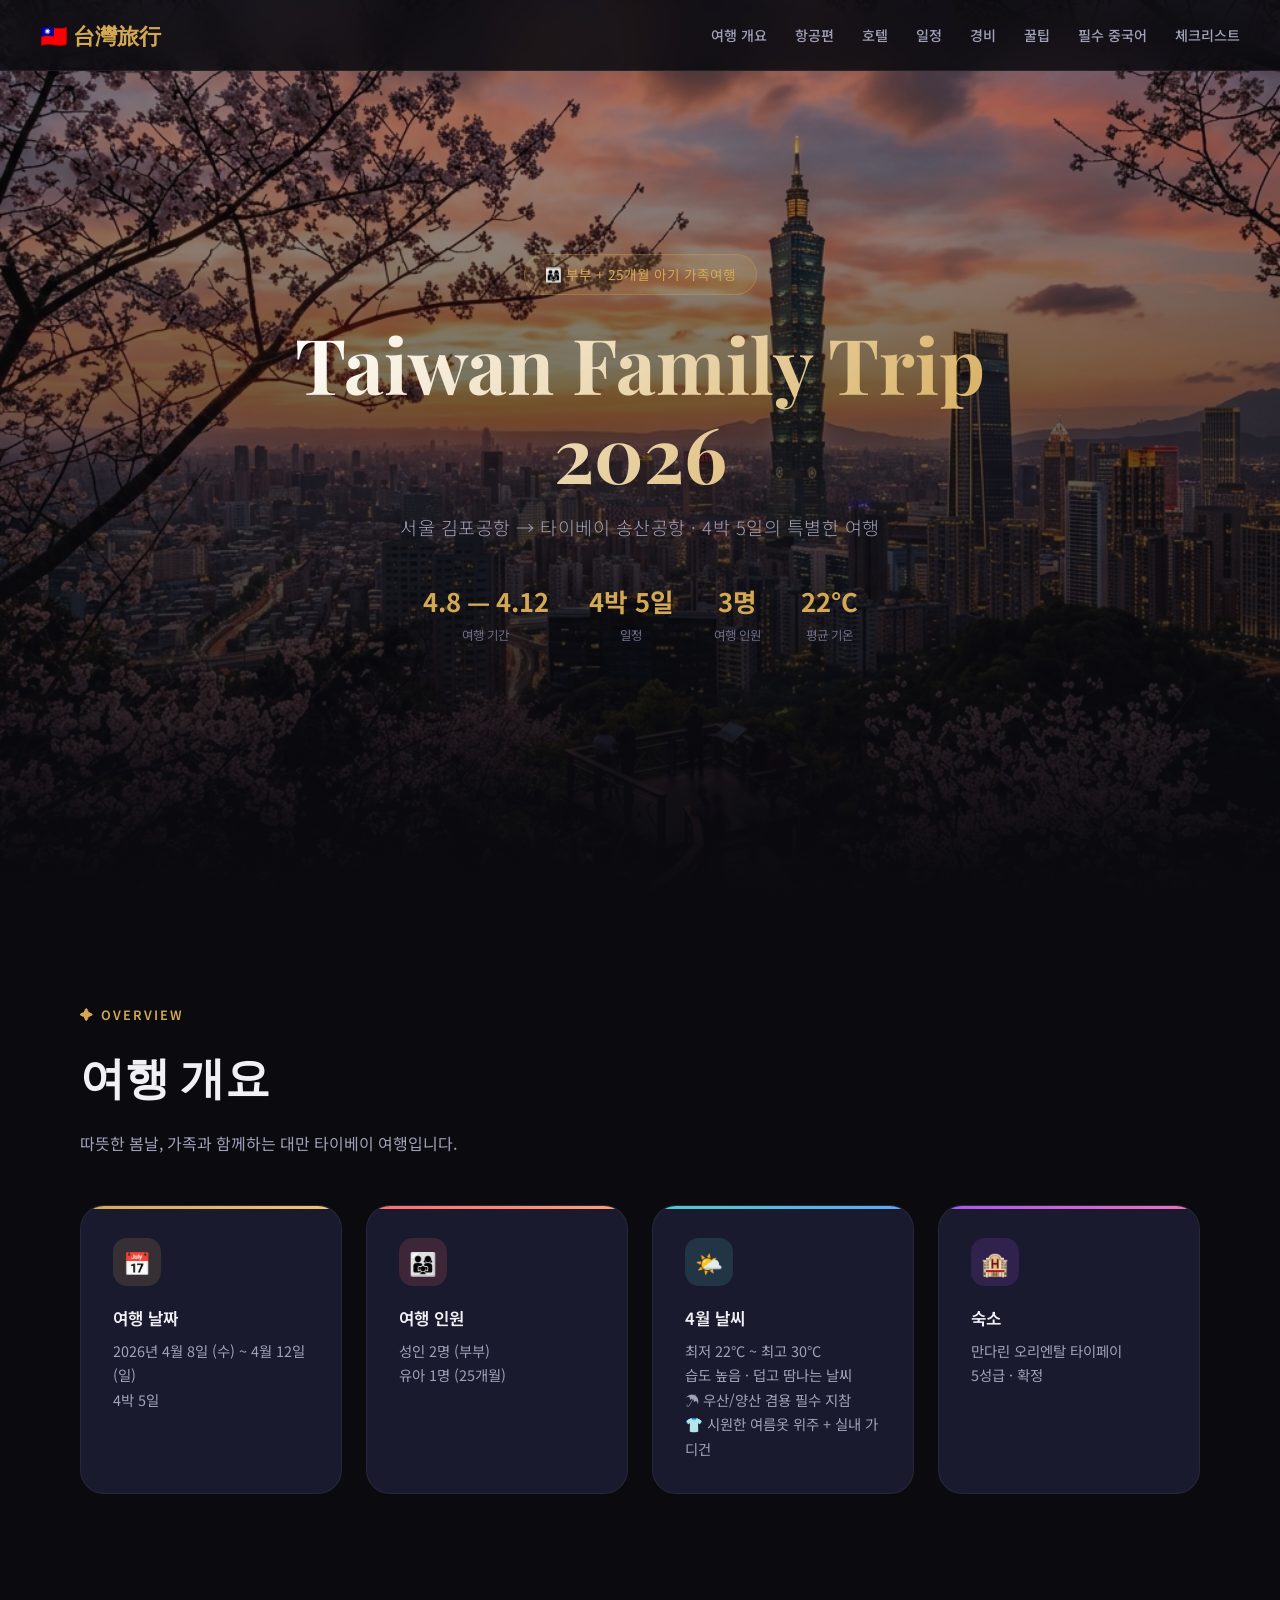
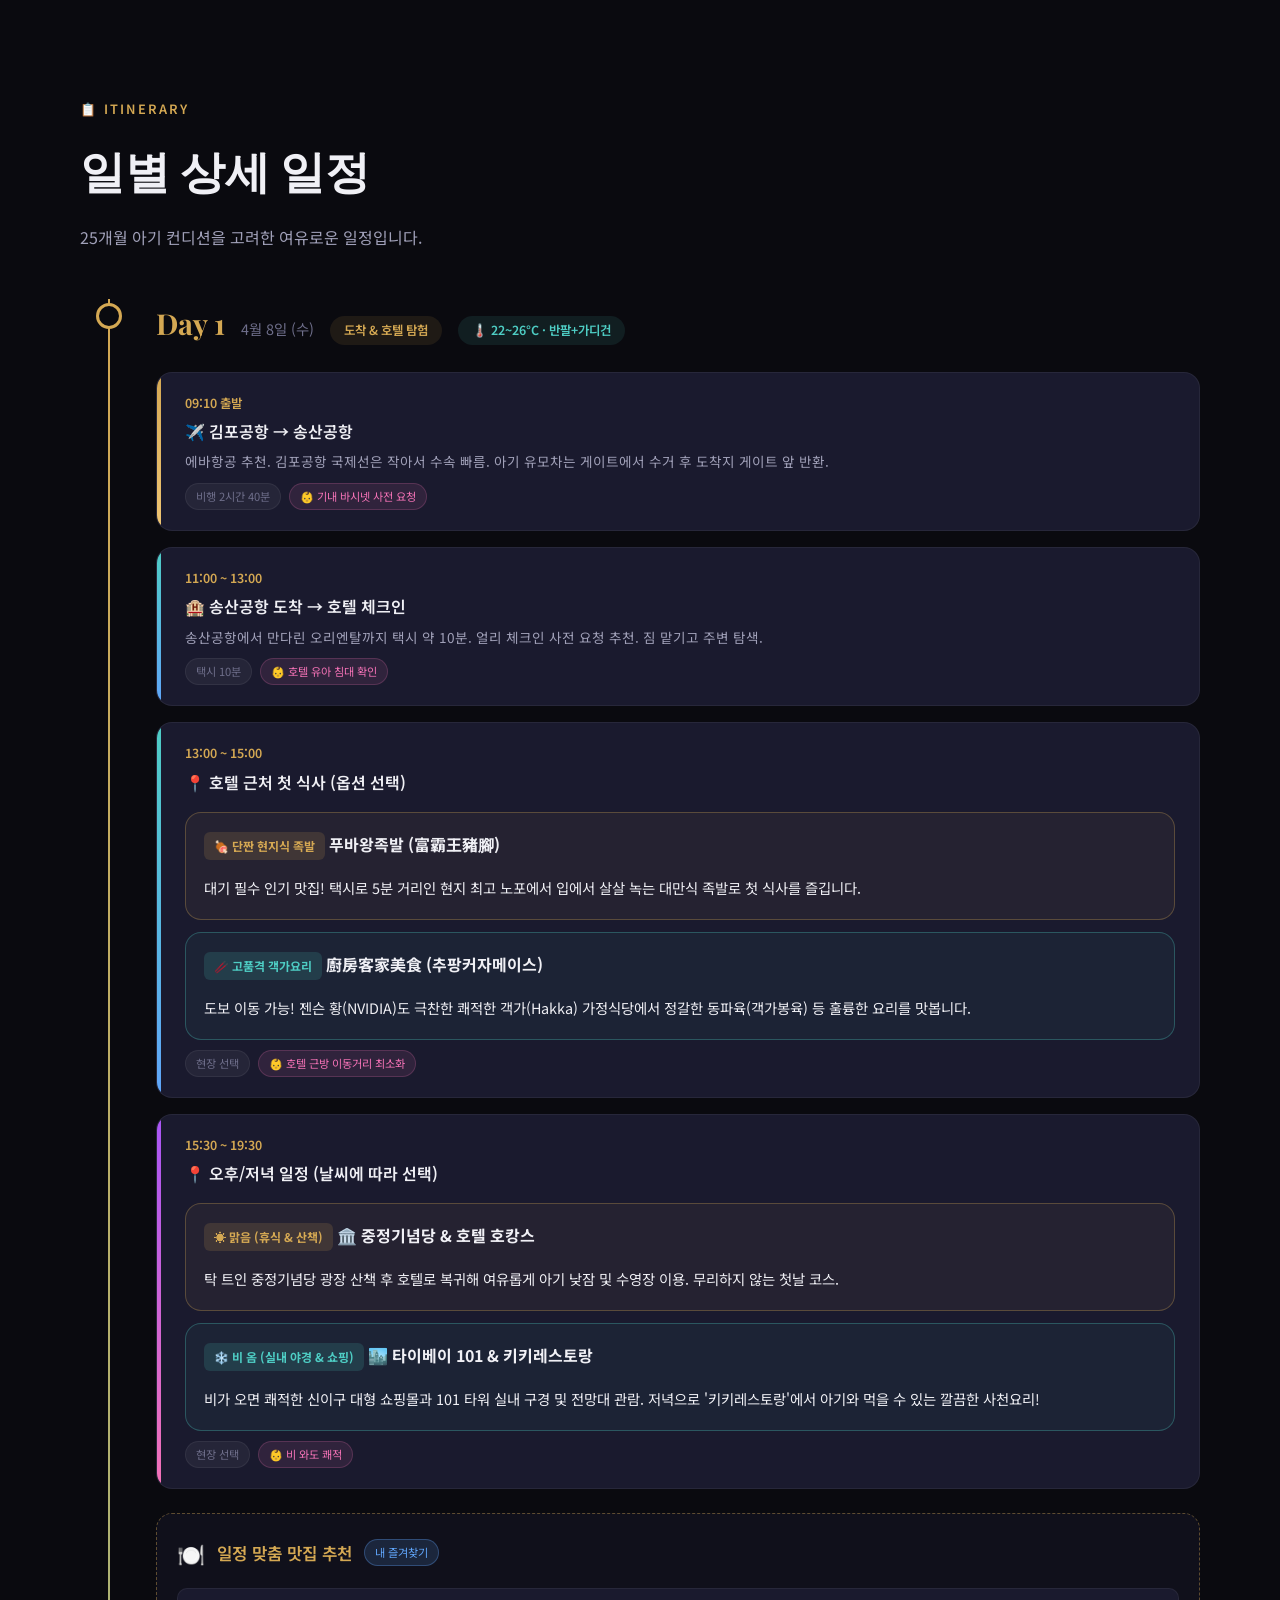
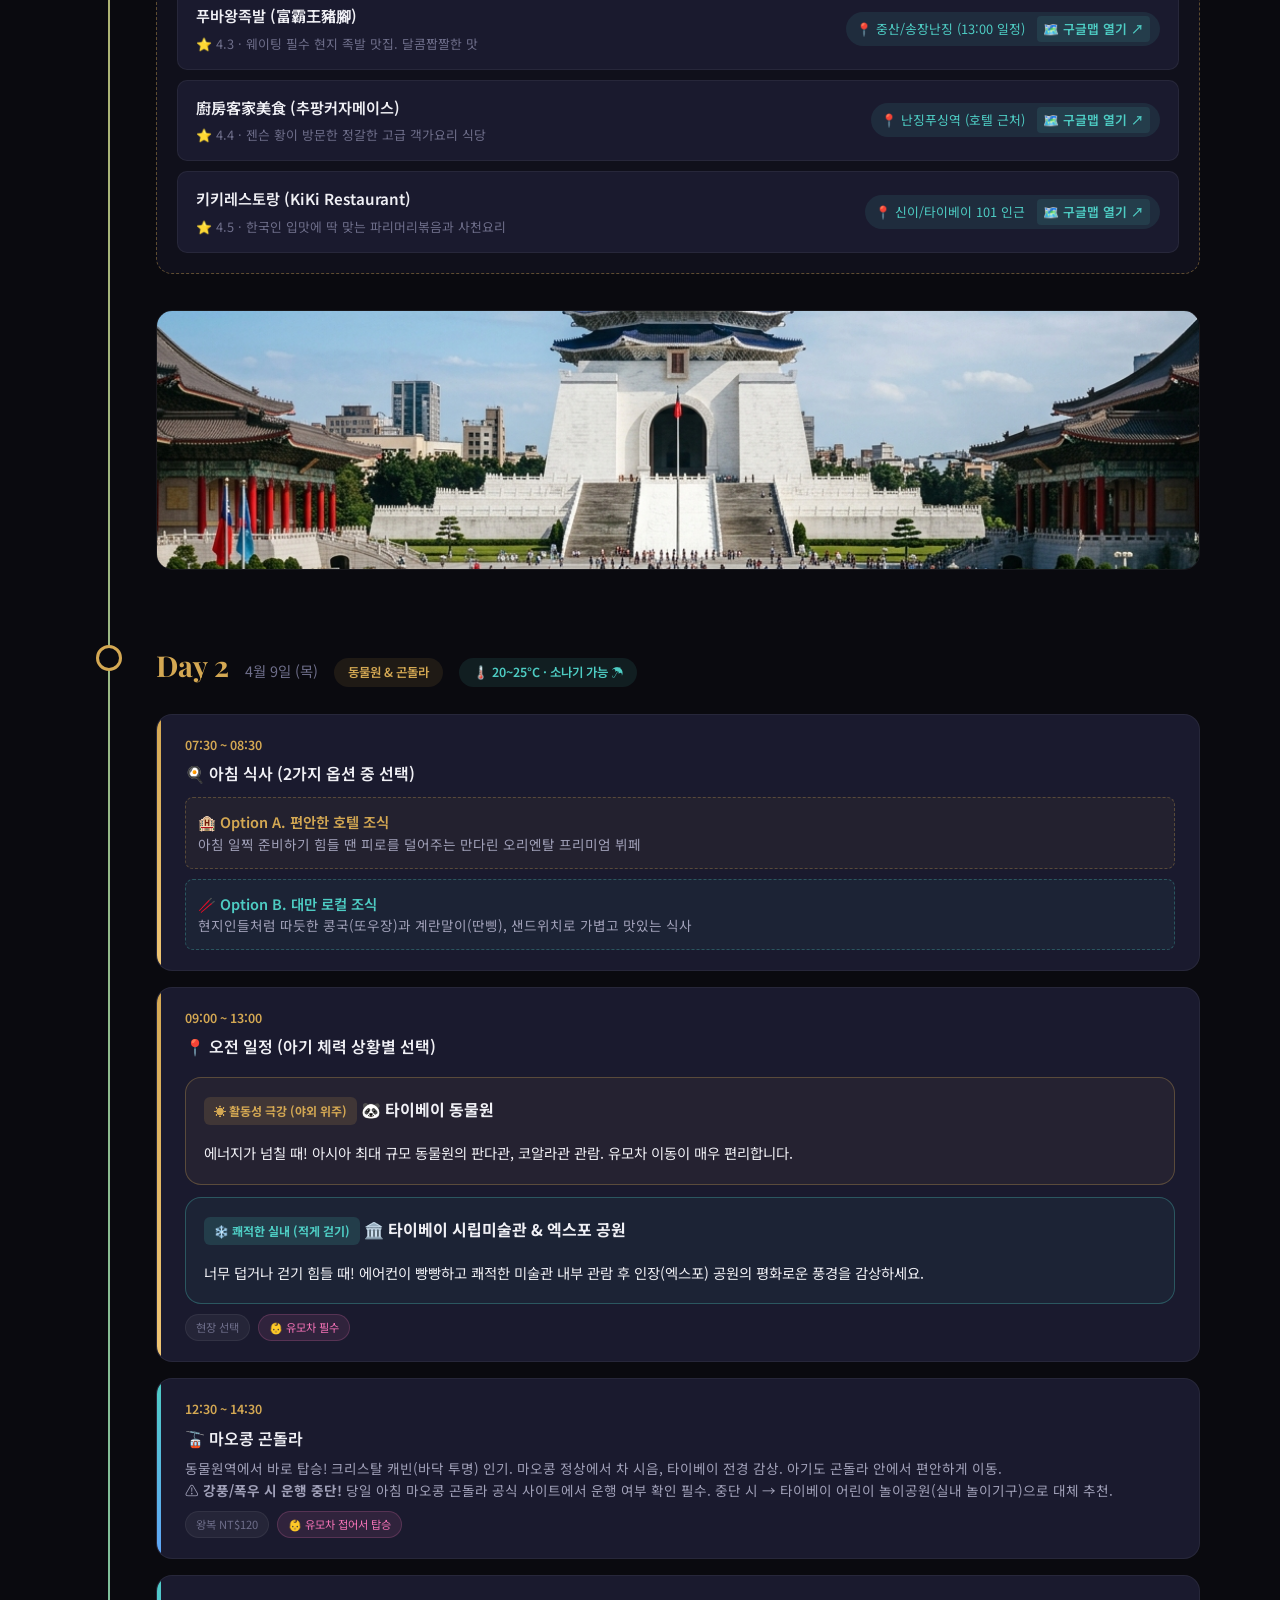
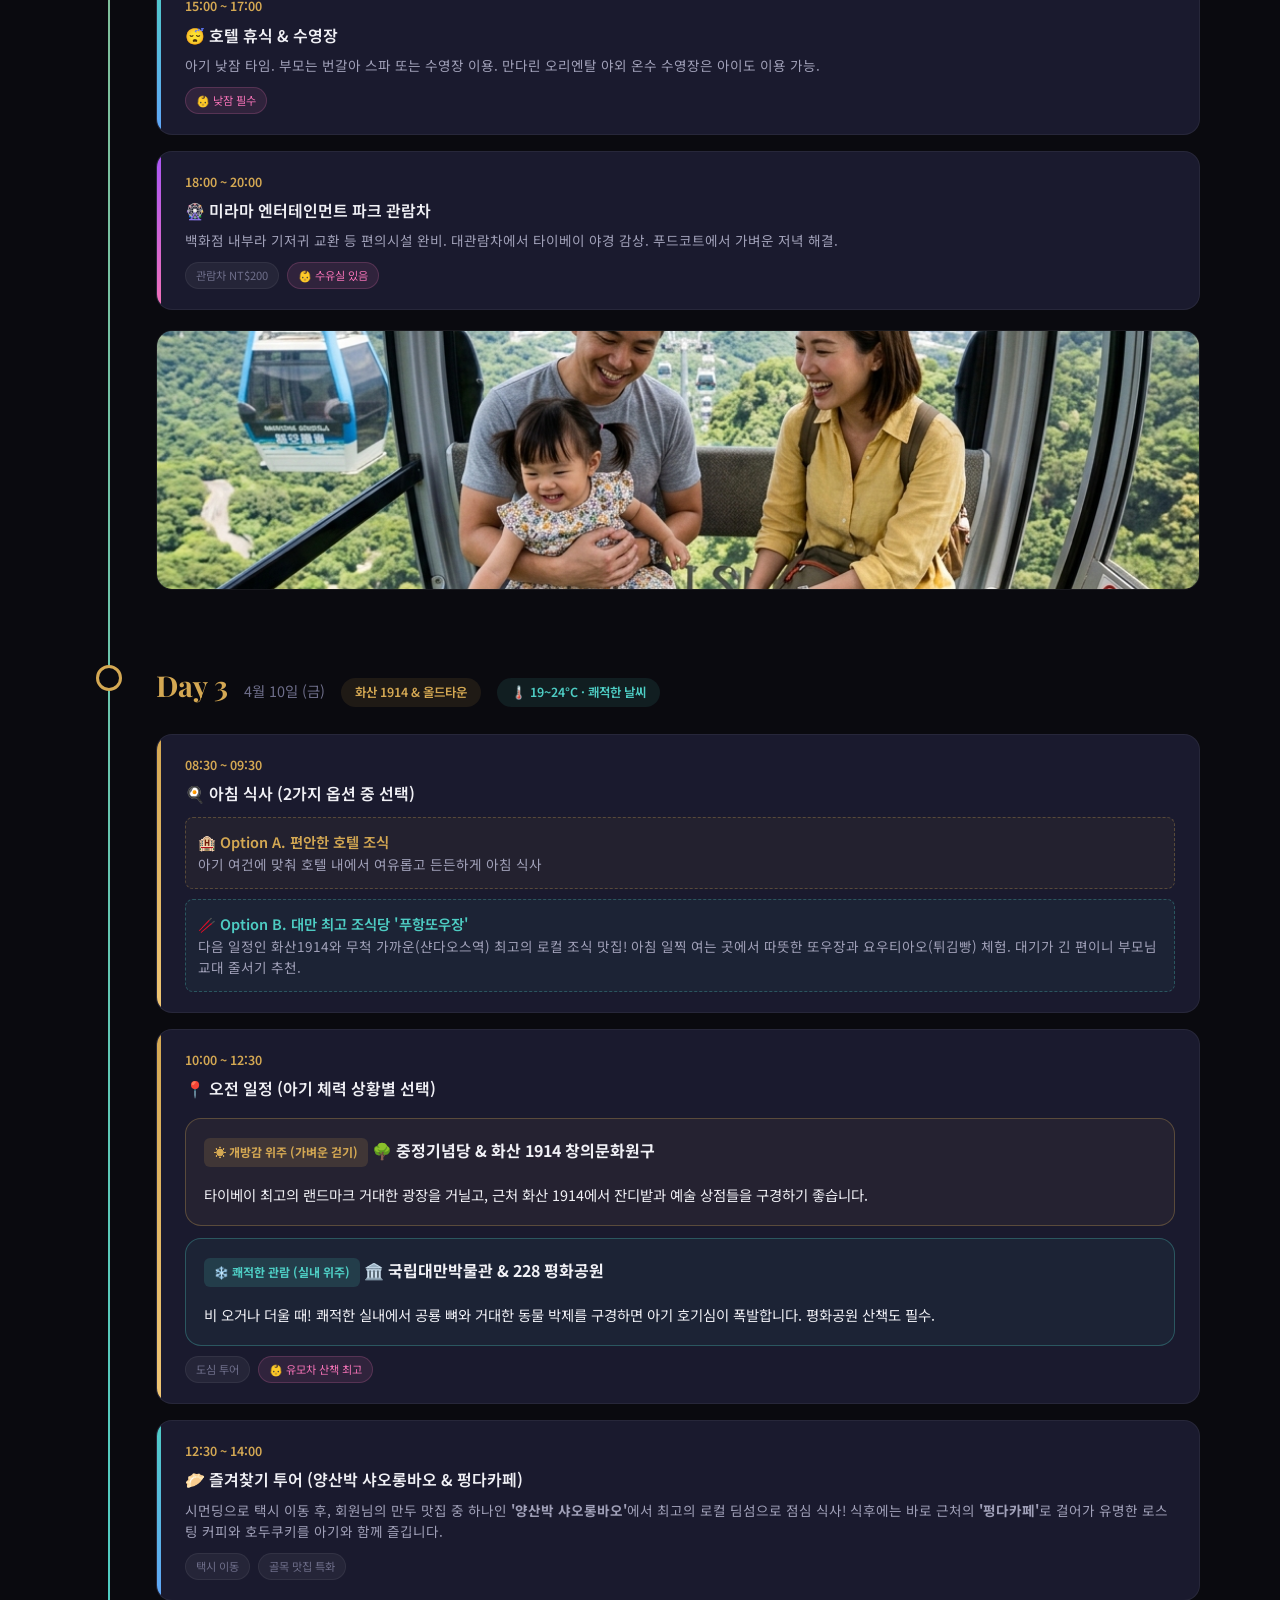
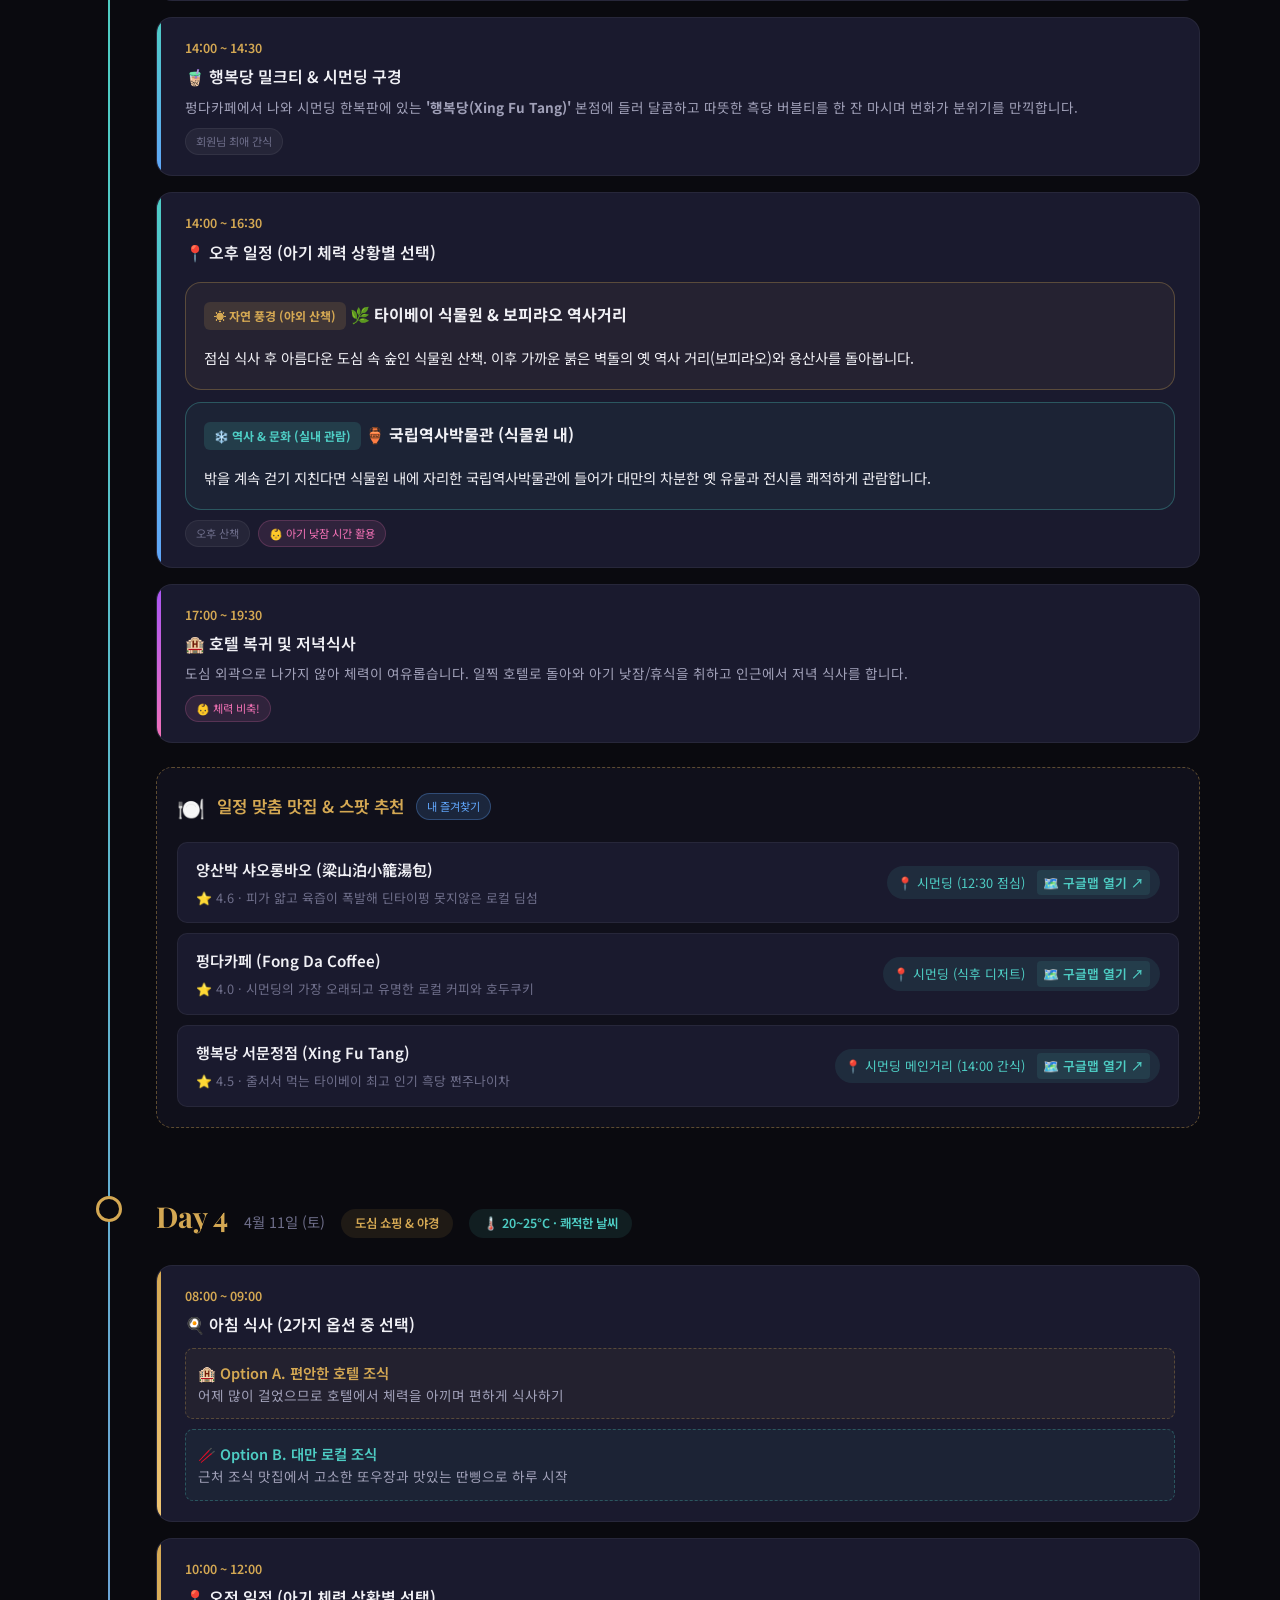
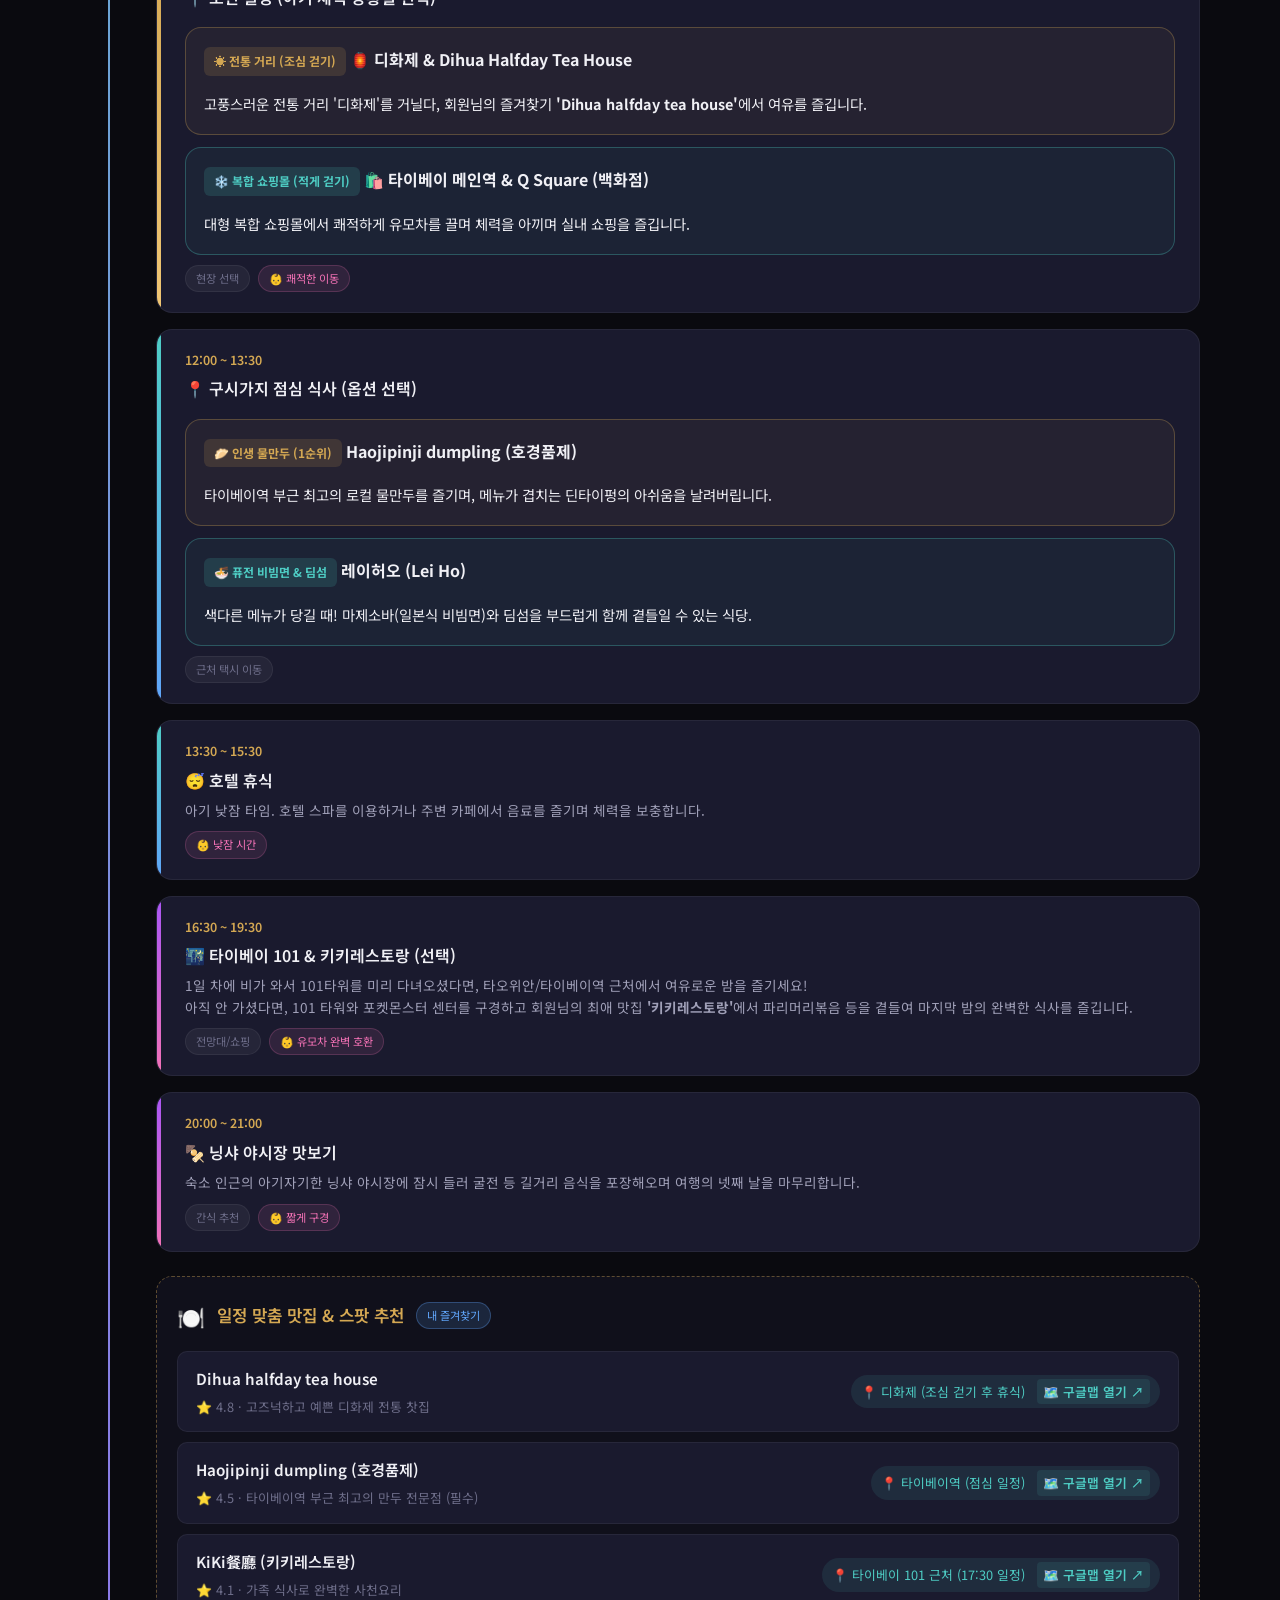
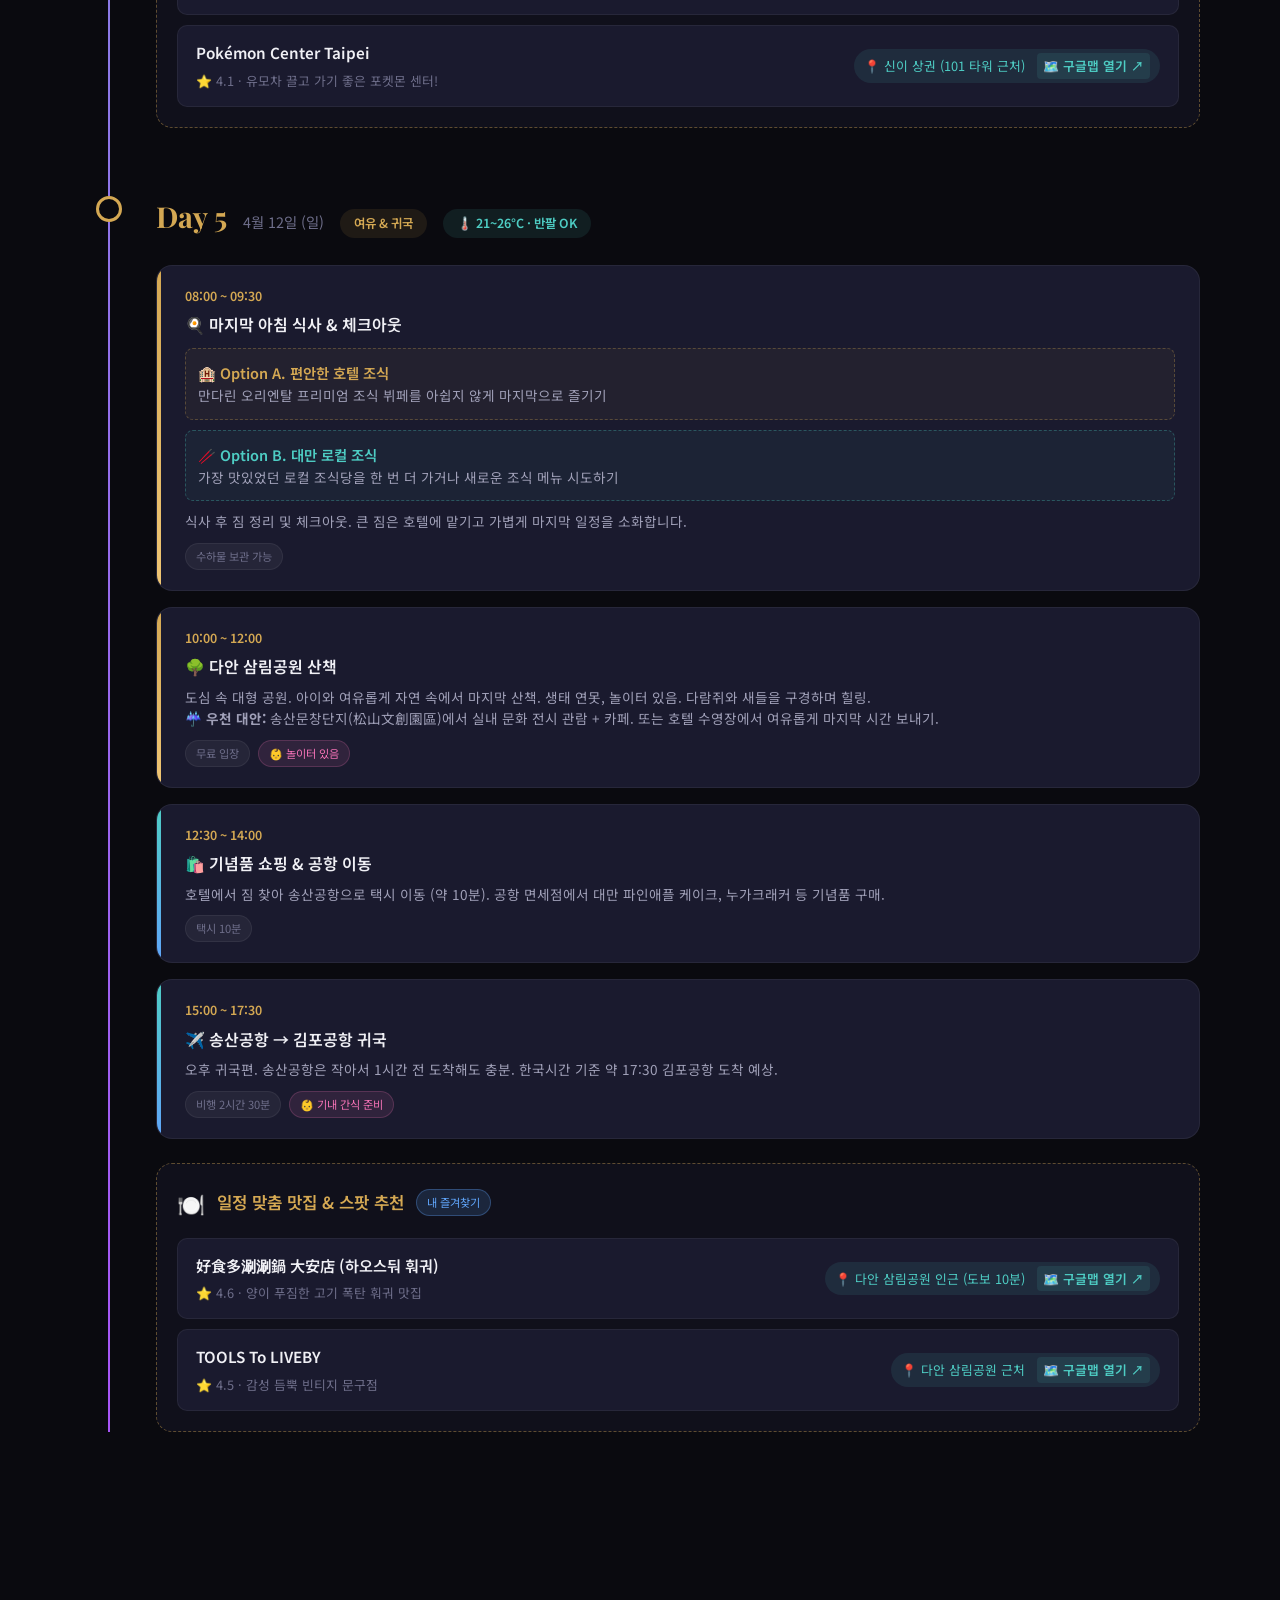
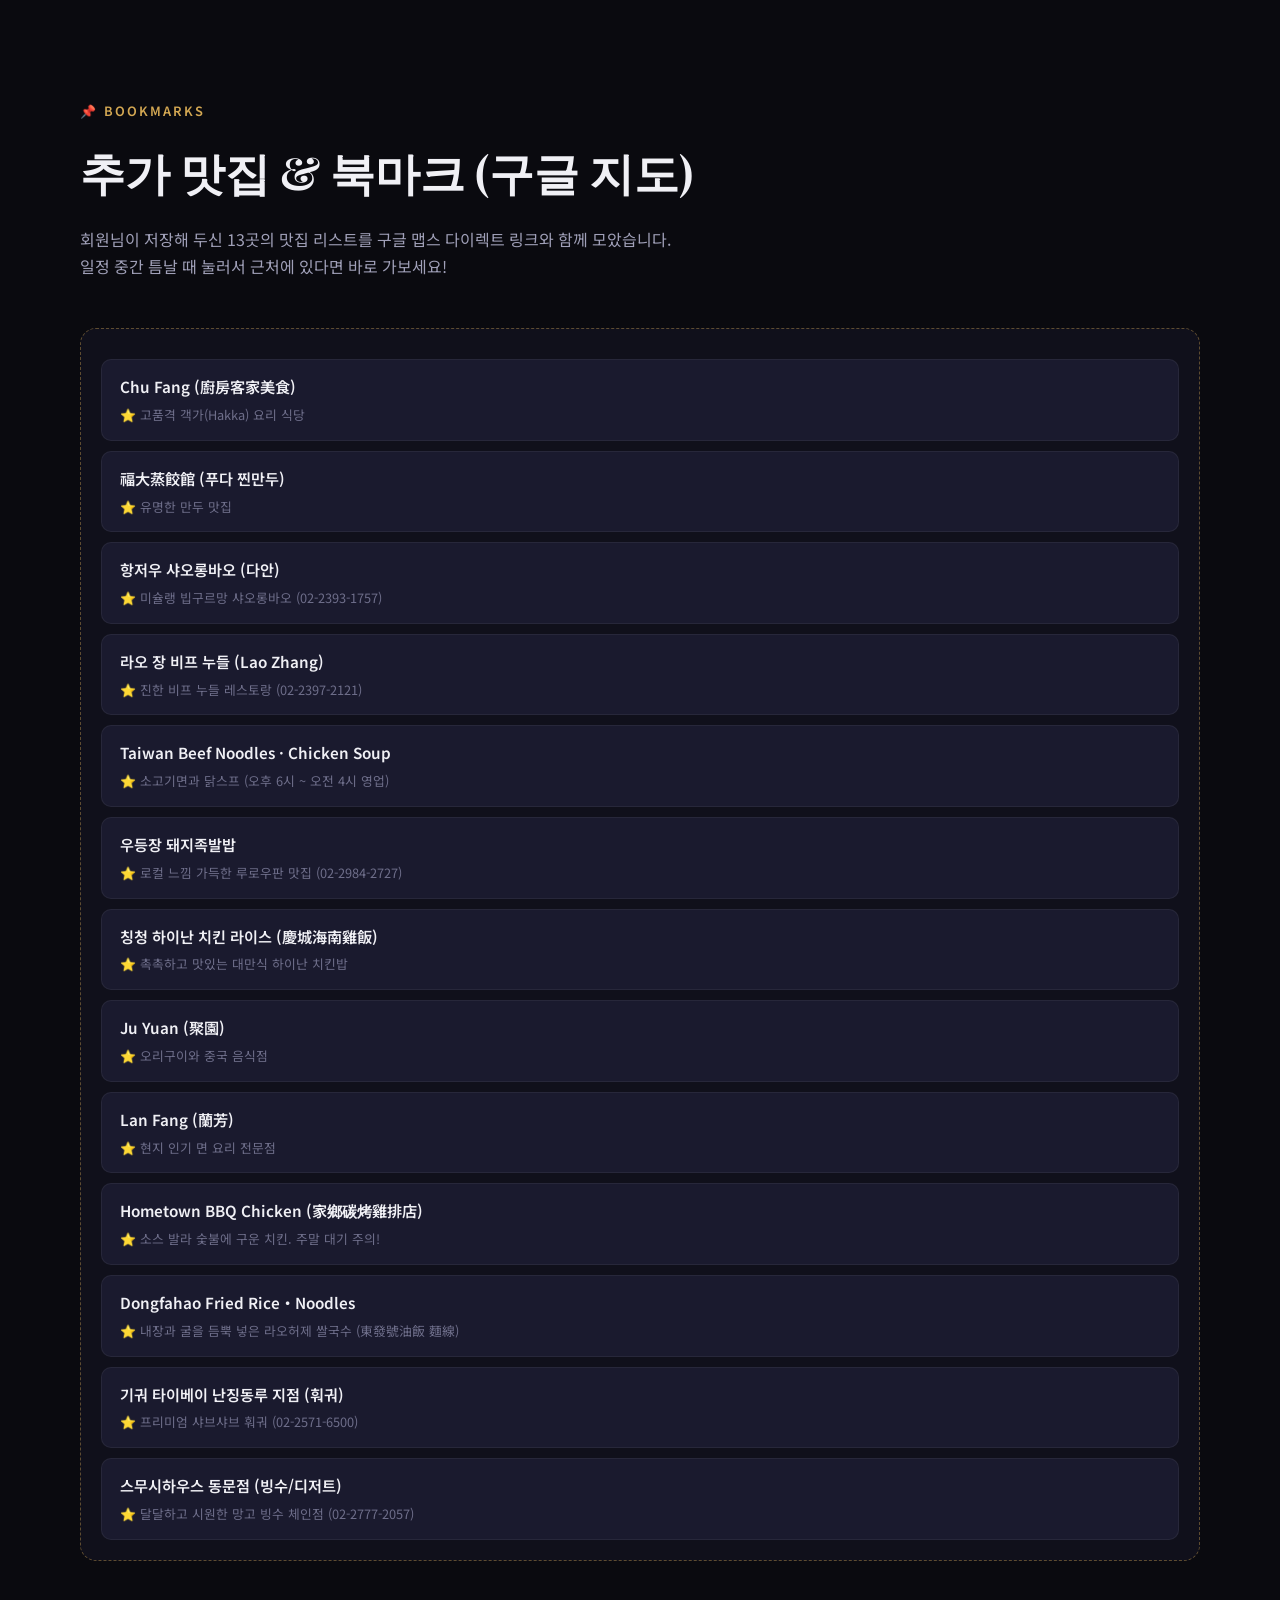
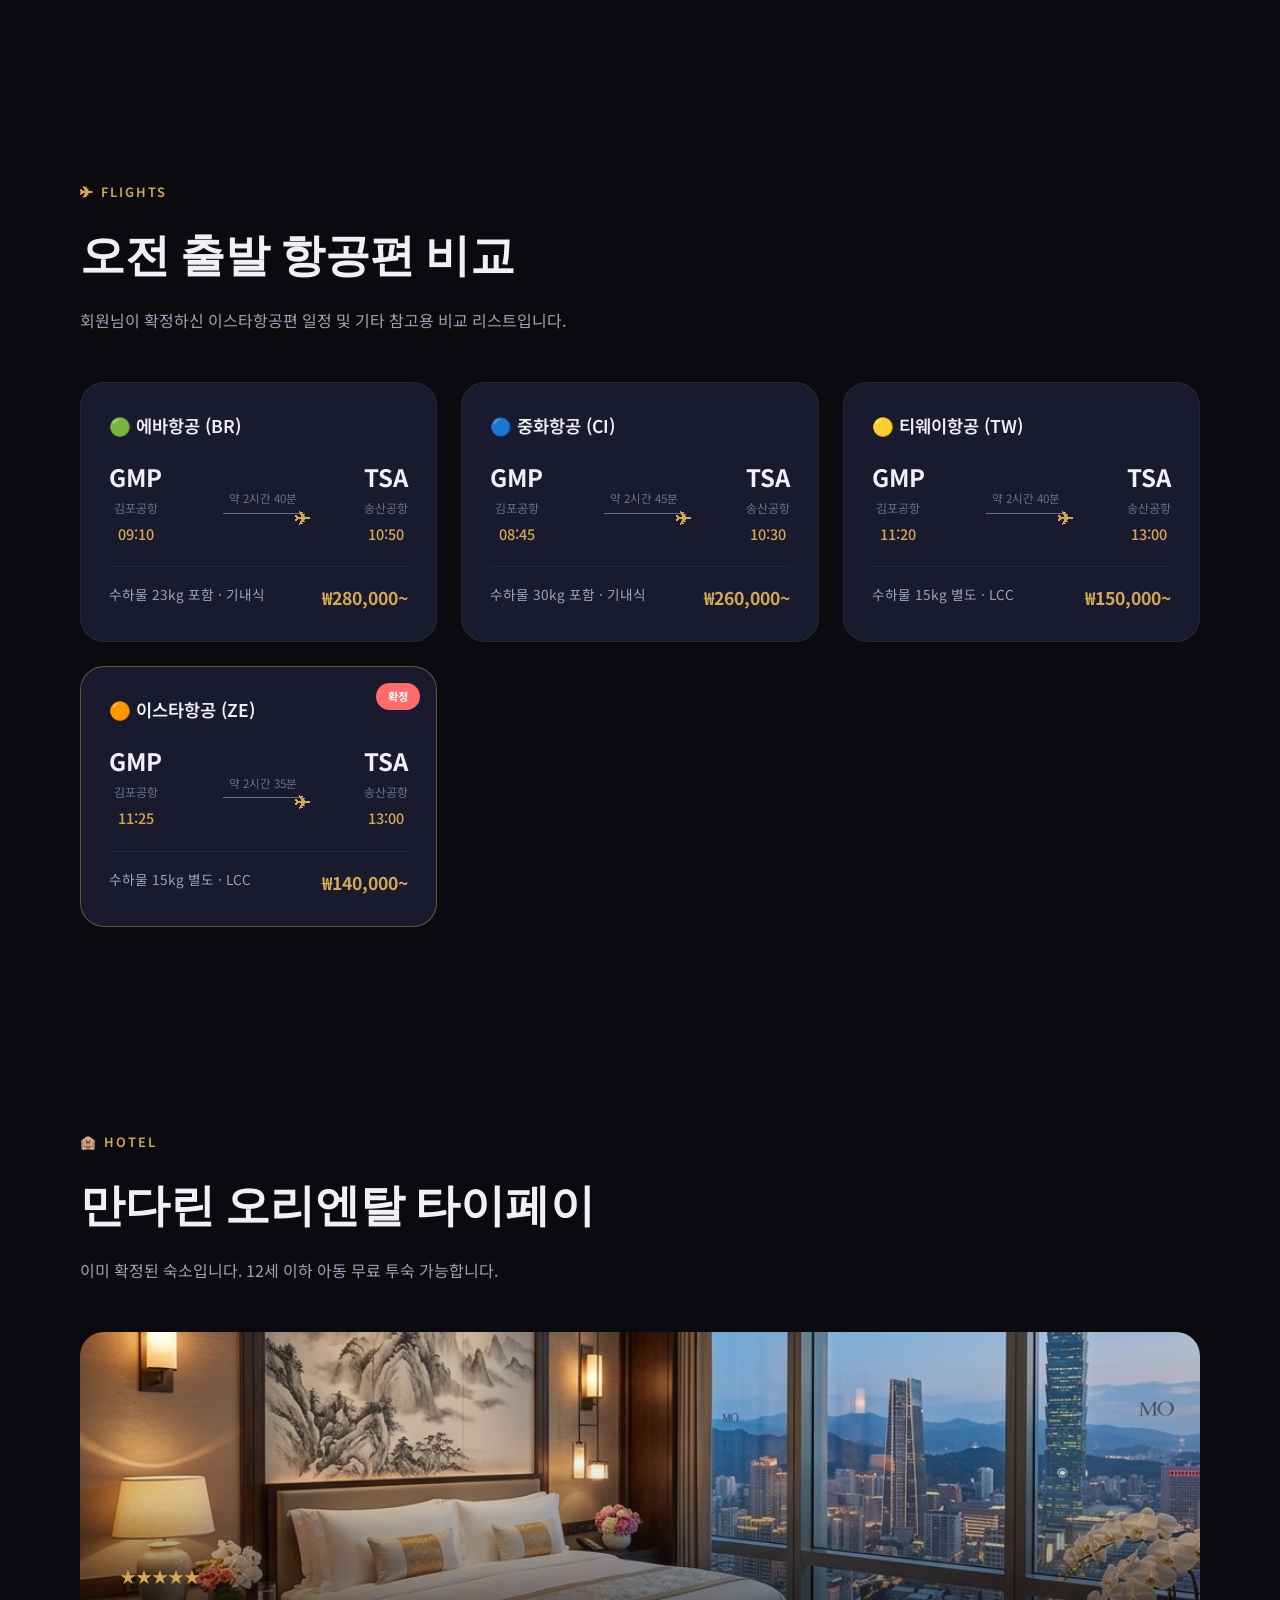
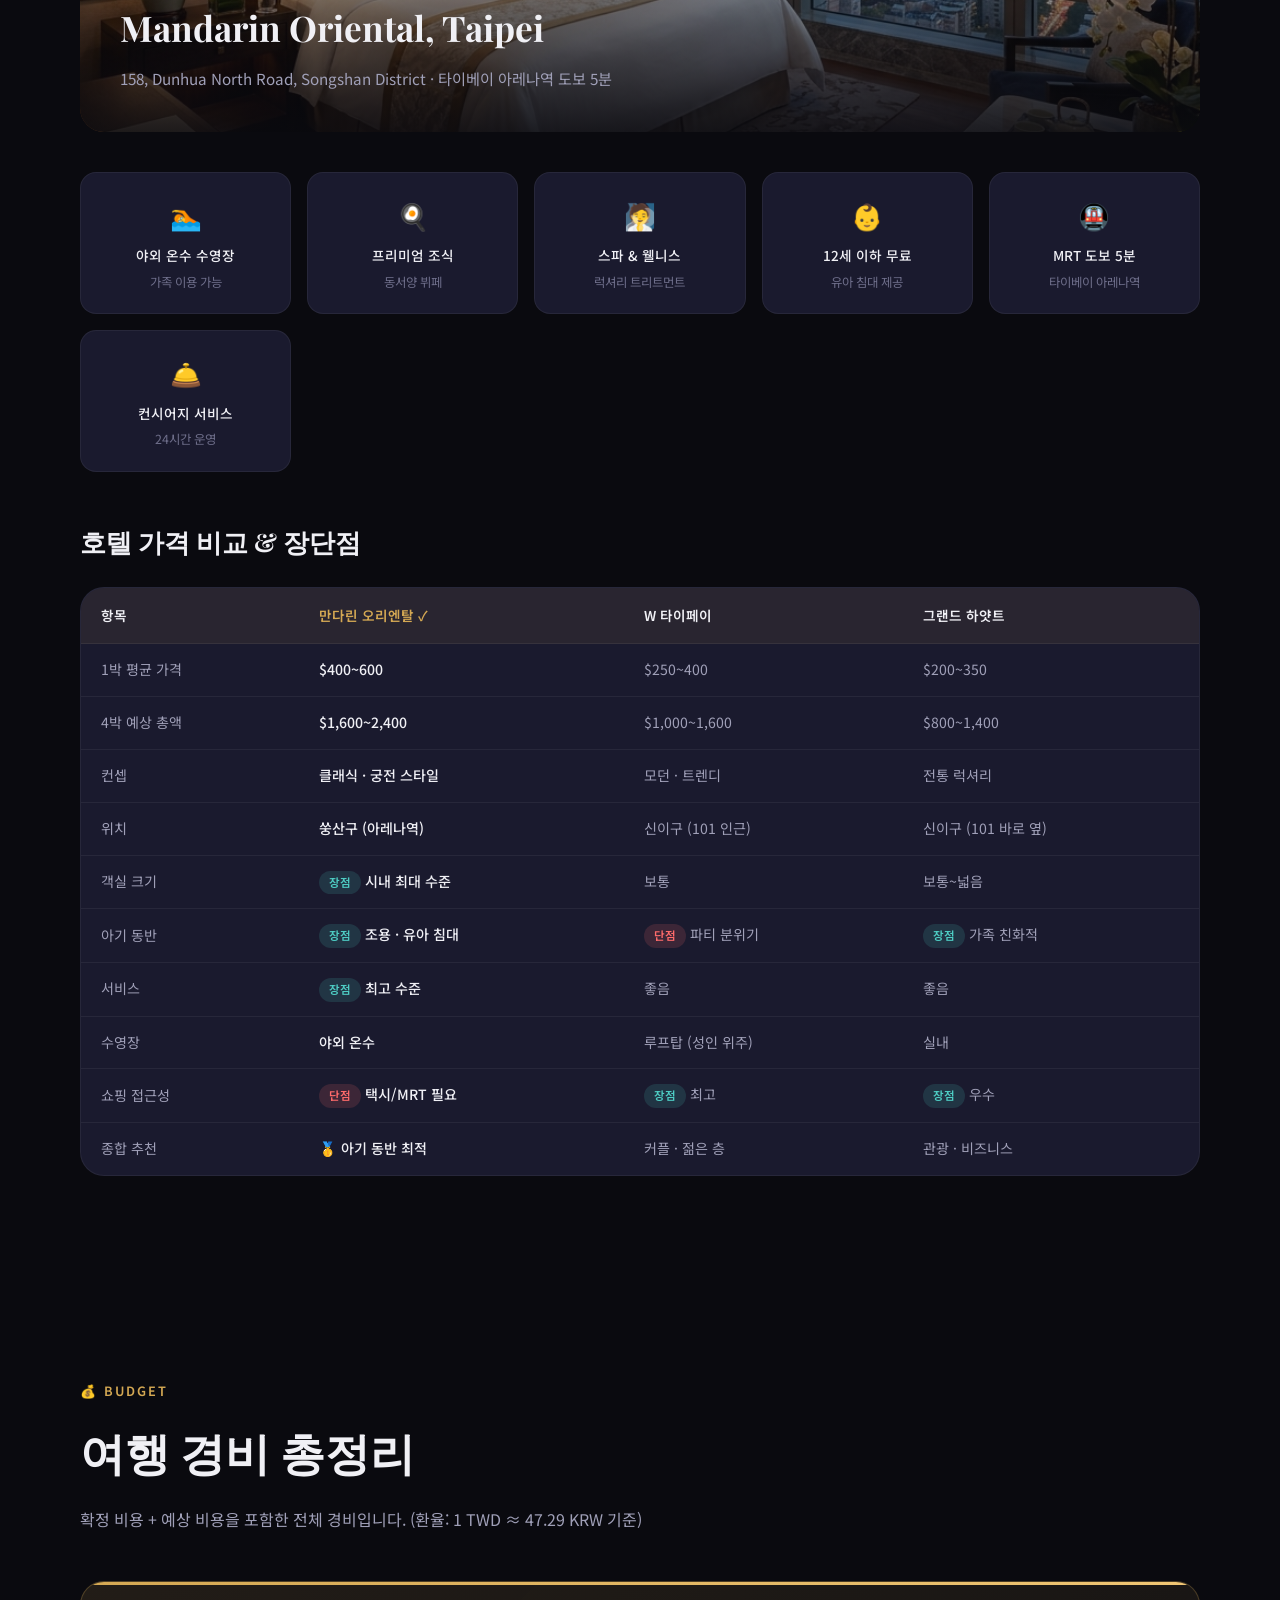
==== commit 323172ce: "Update weather to 22-30 degrees" ====
--- a/index.html
+++ b/index.html
@@ -59,7 +59,7 @@
     <div class="overview-card animate-on-scroll">
       <div class="ov-icon teal">🌤️</div>
       <div class="ov-title">4월 날씨</div>
-      <div class="ov-value">최저 18°C ~ 최고 26°C<br>습도 높음 · 월 평균 15일 비<br>☂️ 우산·우비 필수 지참<br>👕 반팔 + 얇은 겉옷 레이어링</div>
+      <div class="ov-value">최저 22°C ~ 최고 30°C<br>습도 높음 · 덥고 땀나는 날씨<br>☂️ 우산/양산 겸용 필수 지참<br>👕 시원한 여름옷 위주 + 실내 가디건</div>
     </div>
     <div class="overview-card animate-on-scroll">
       <div class="ov-icon purple">🏨</div>
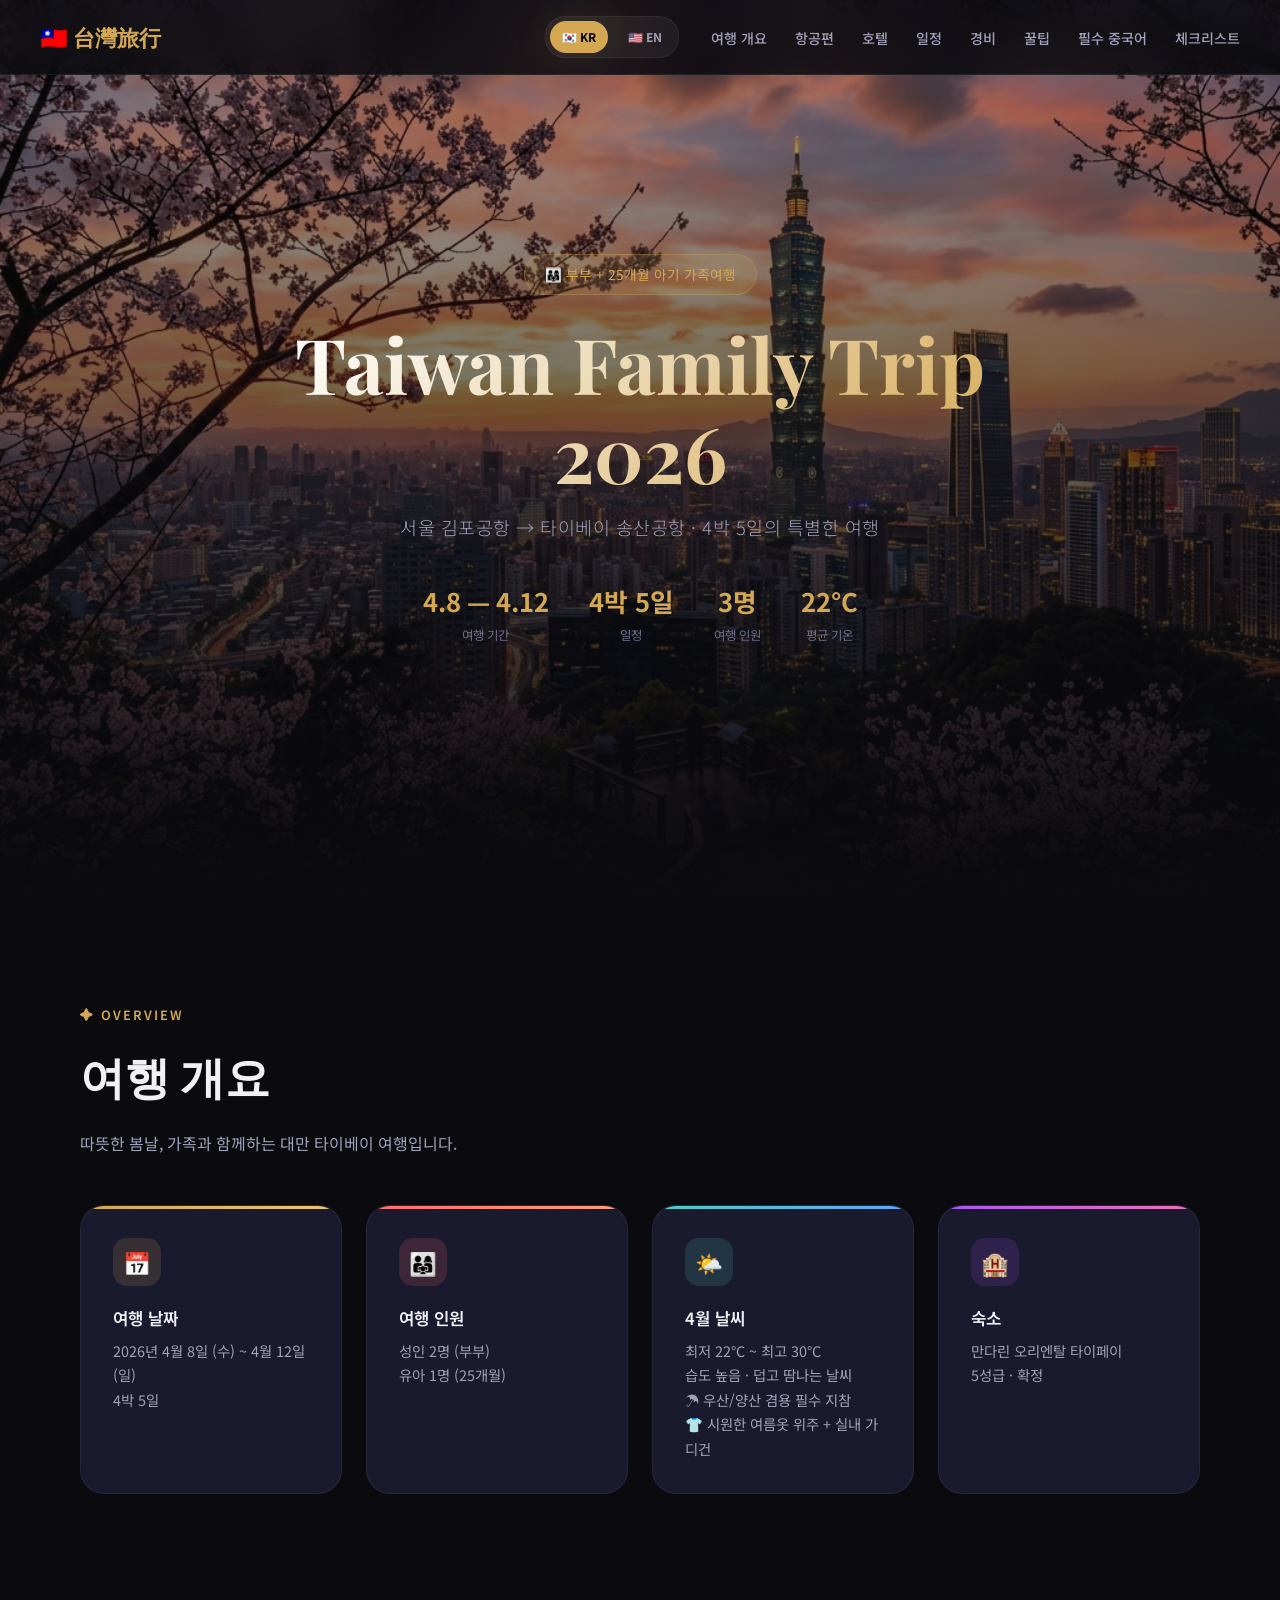
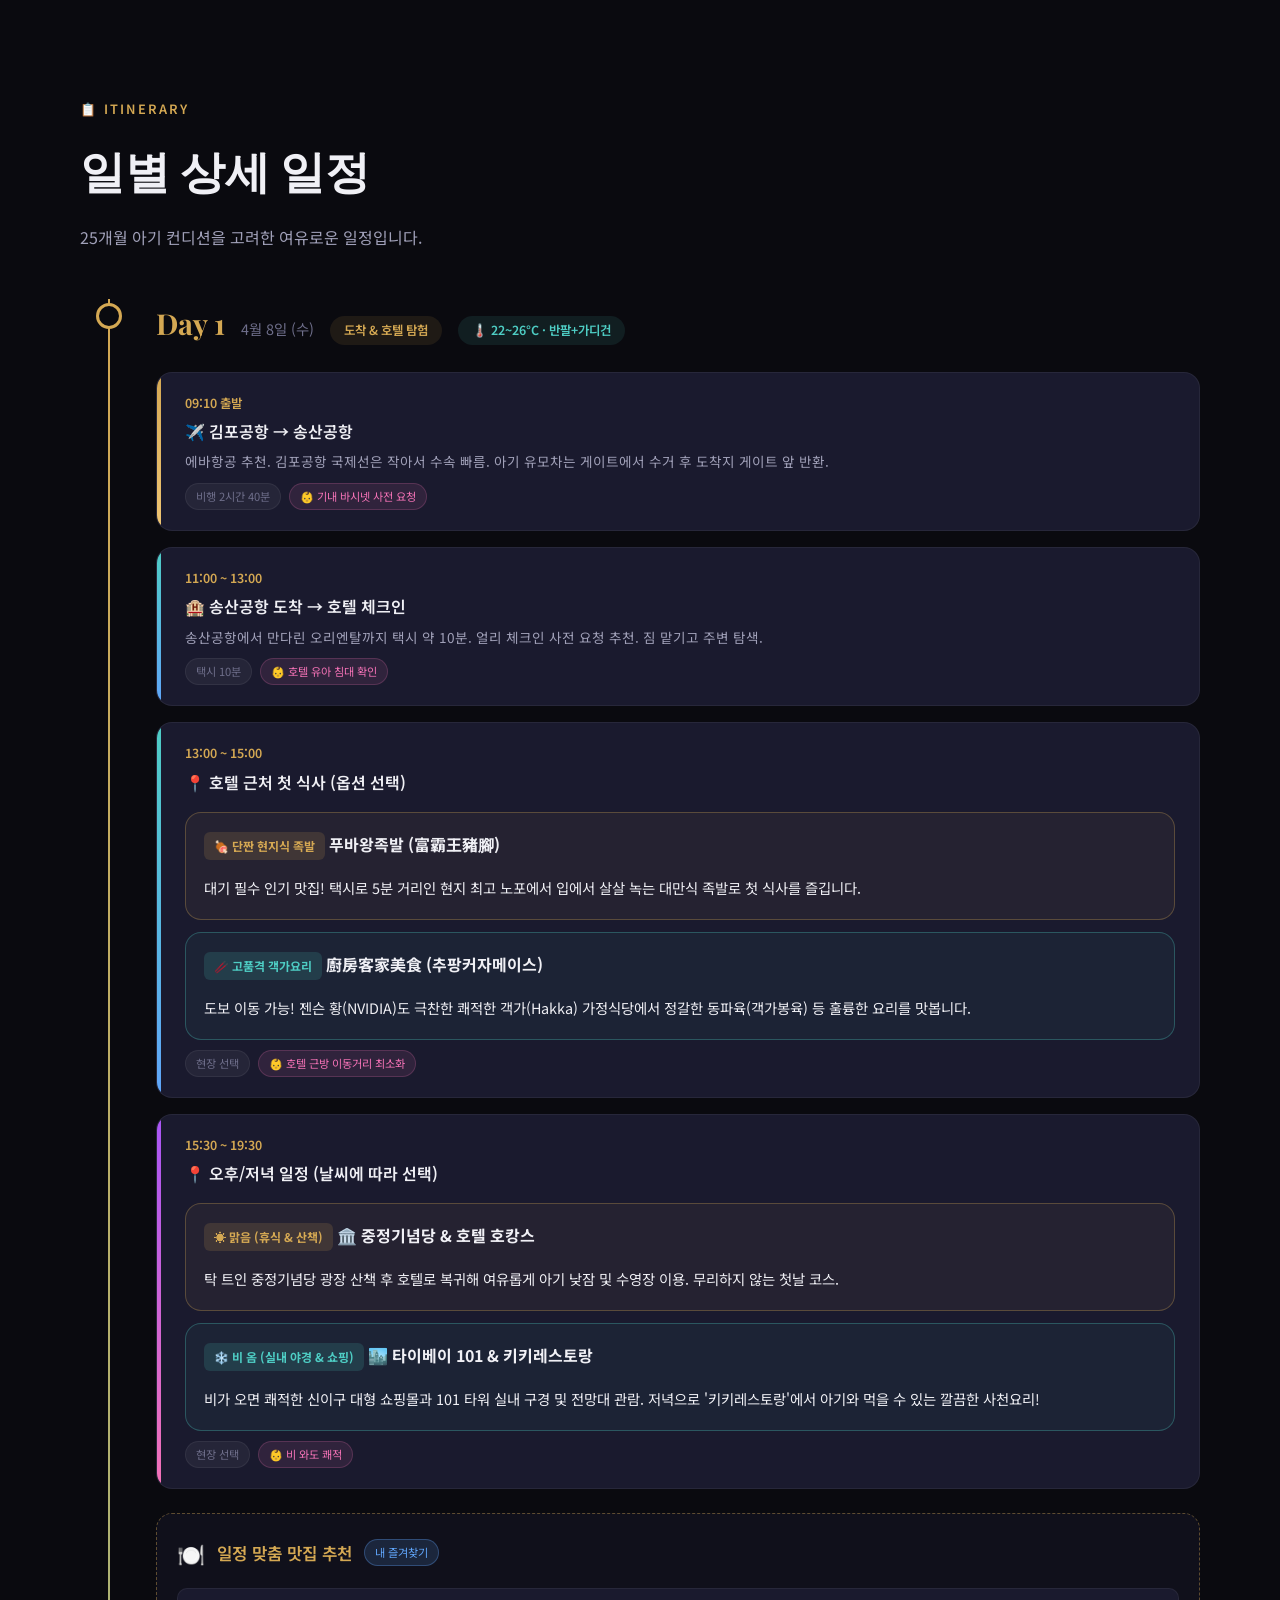
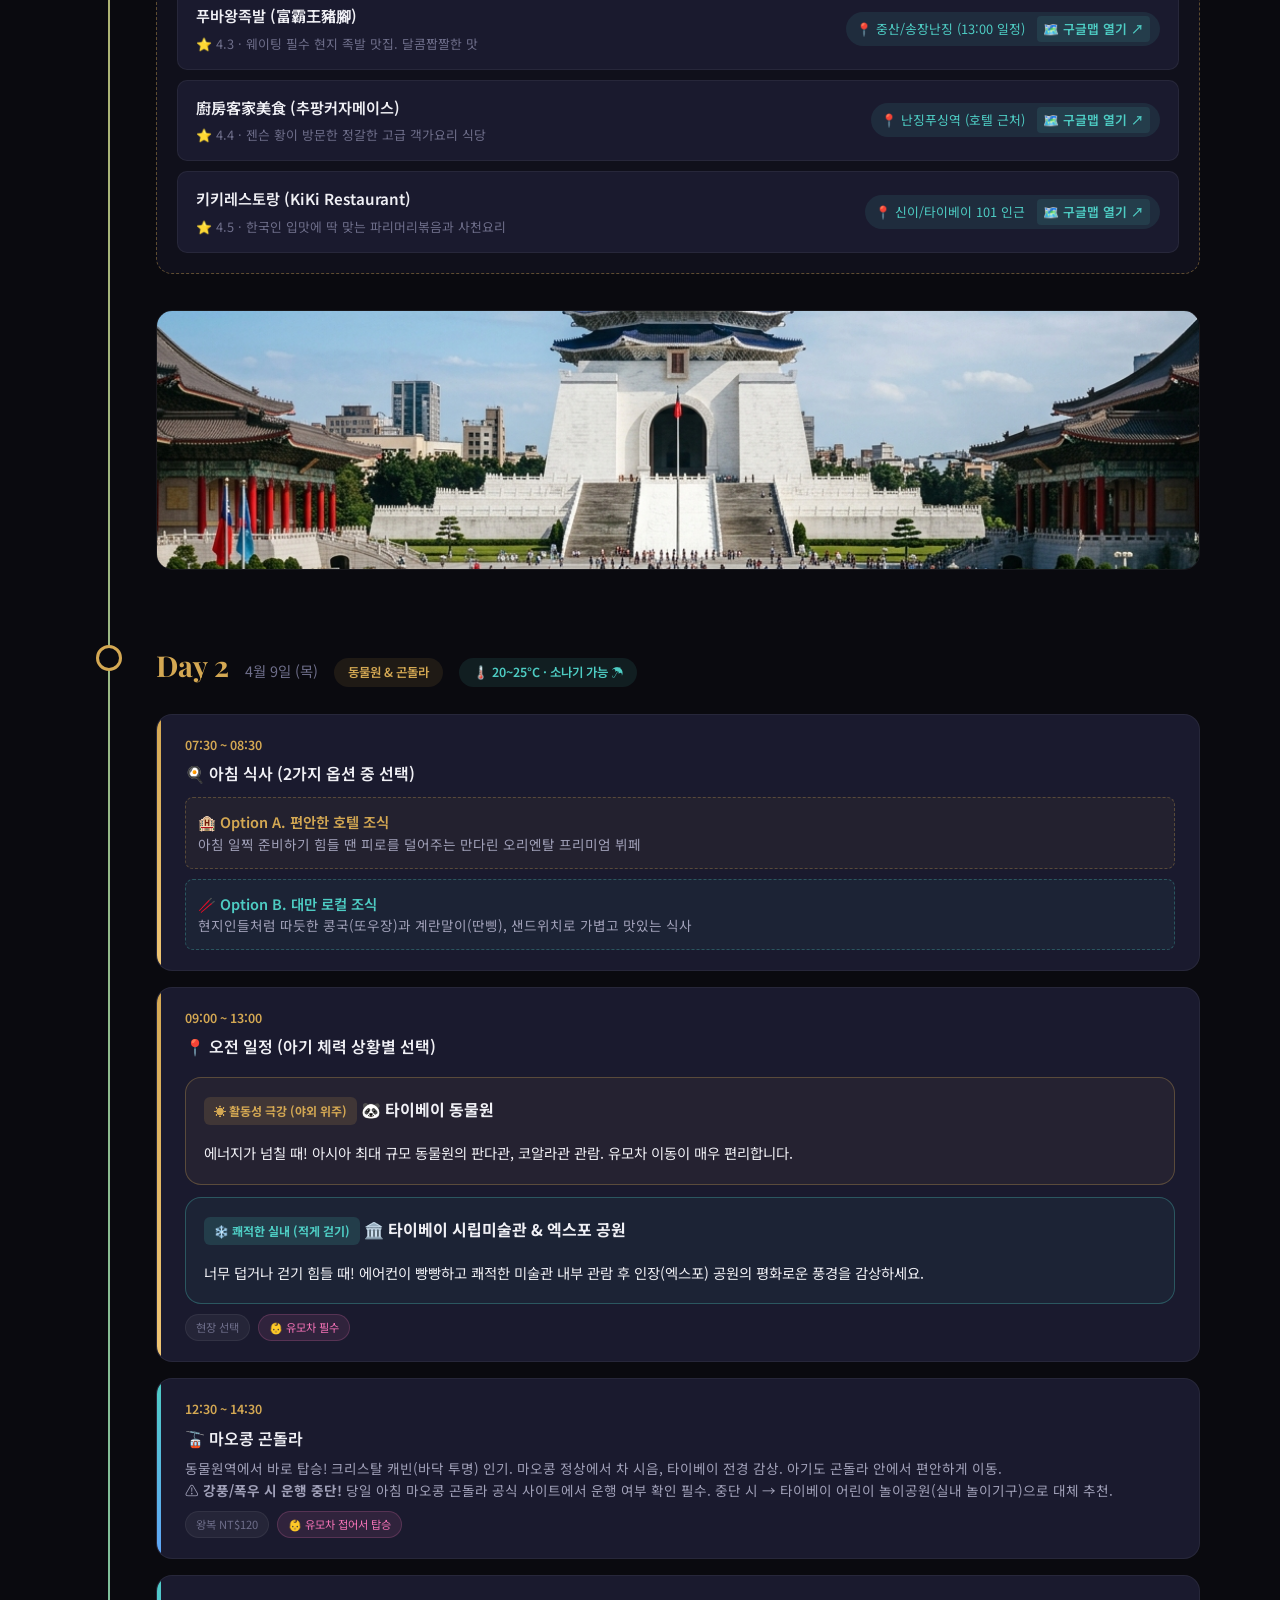
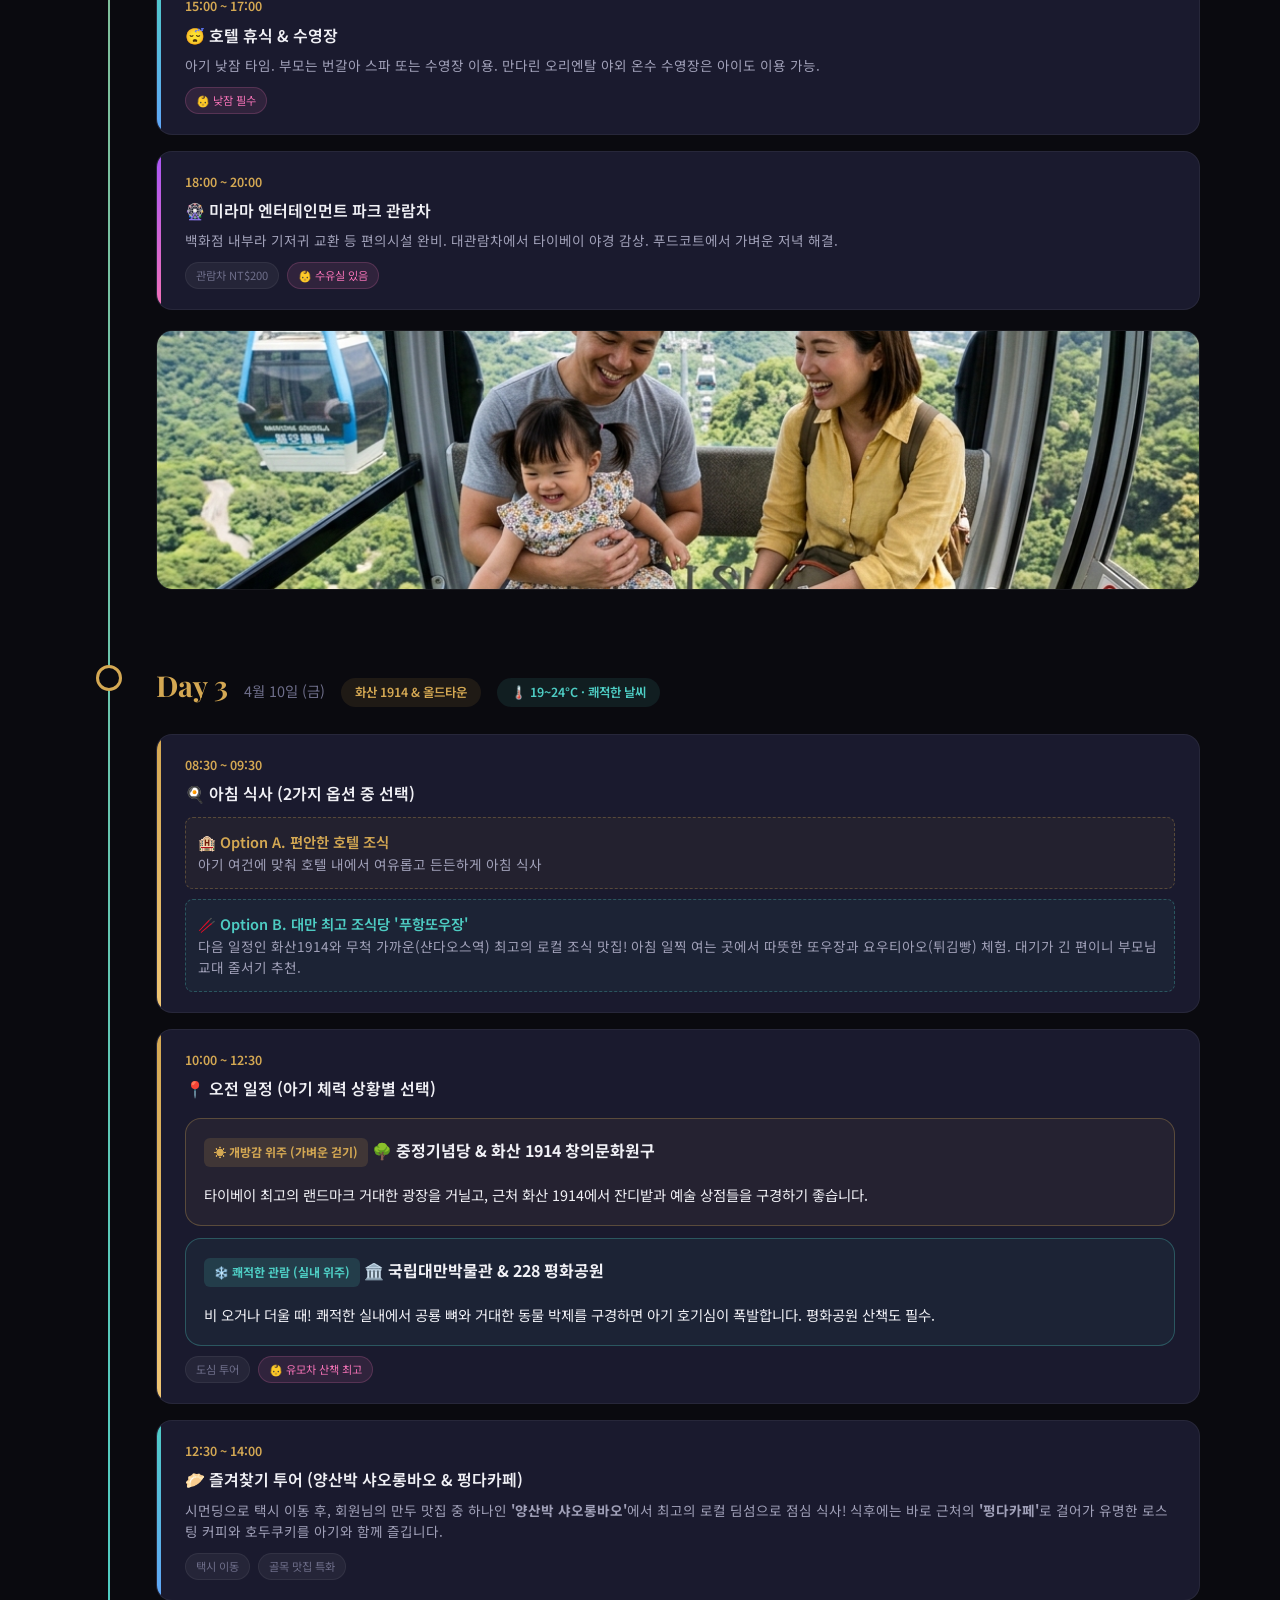
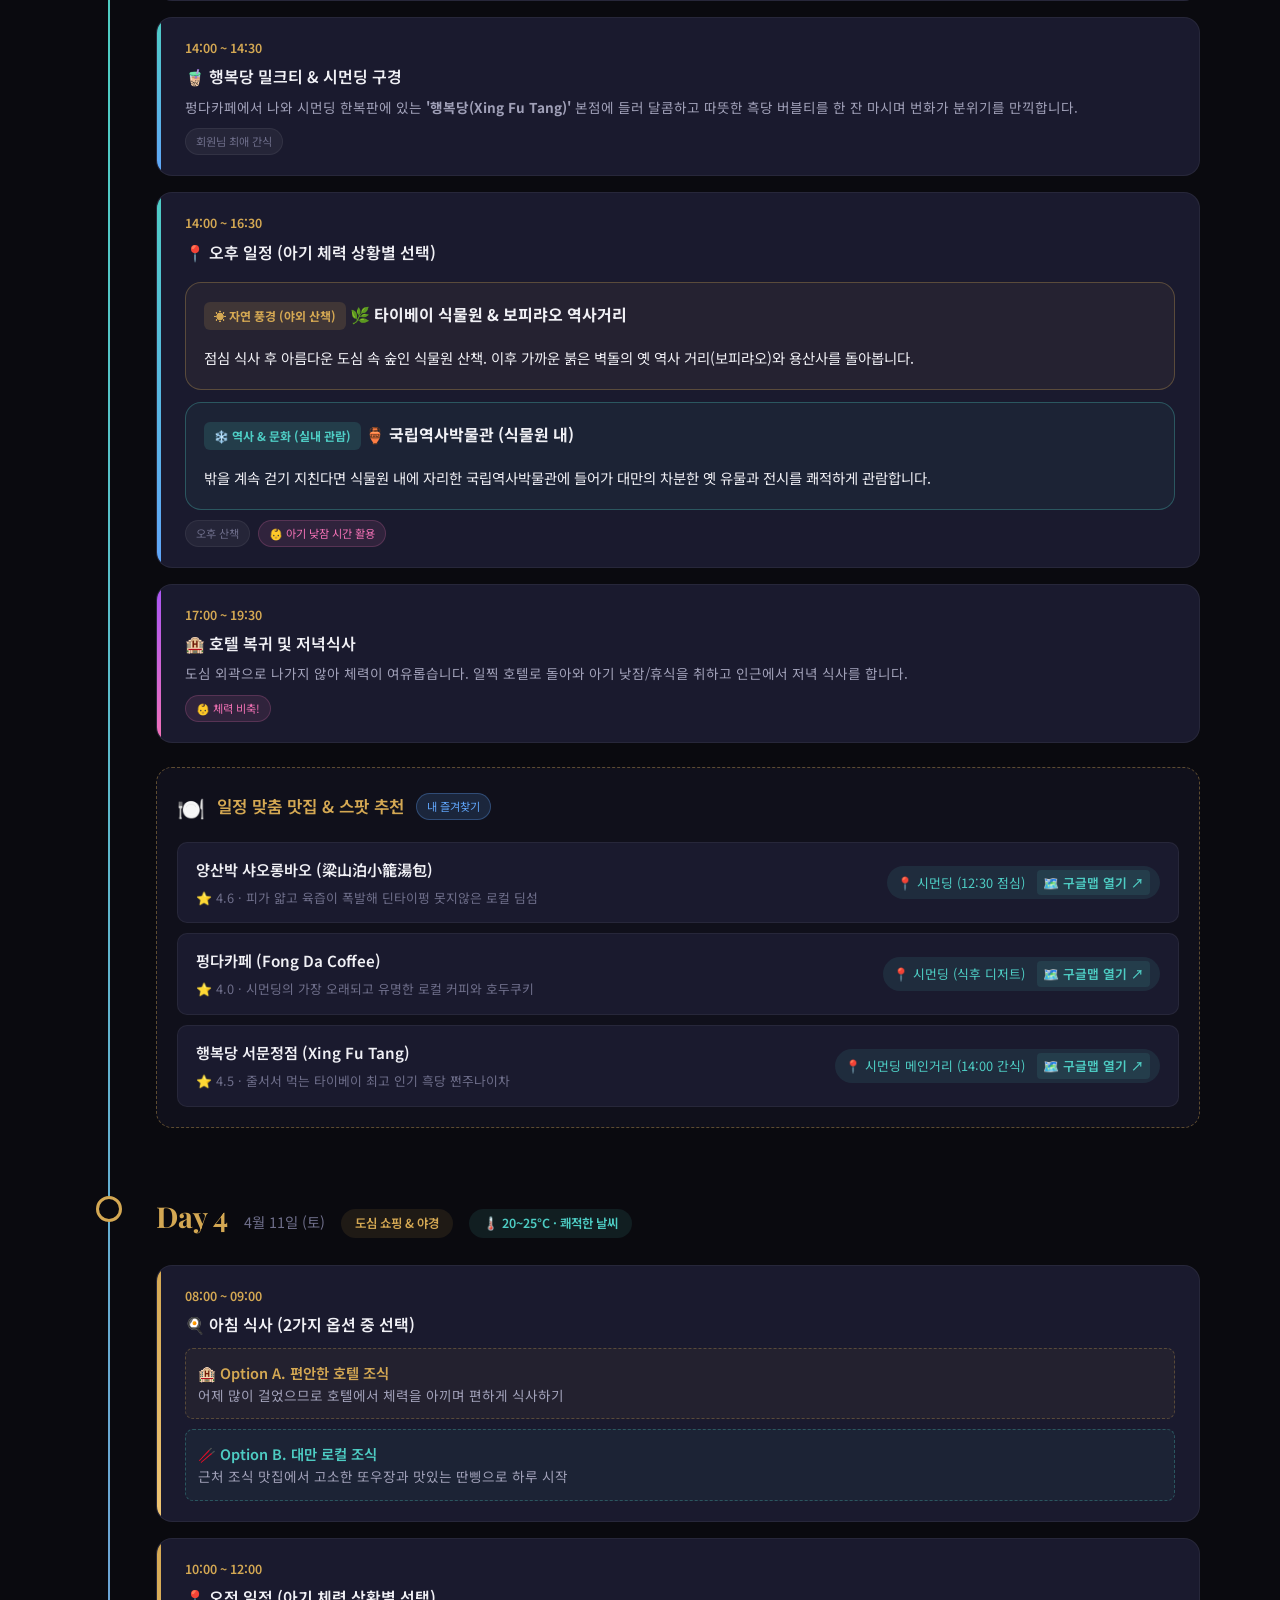
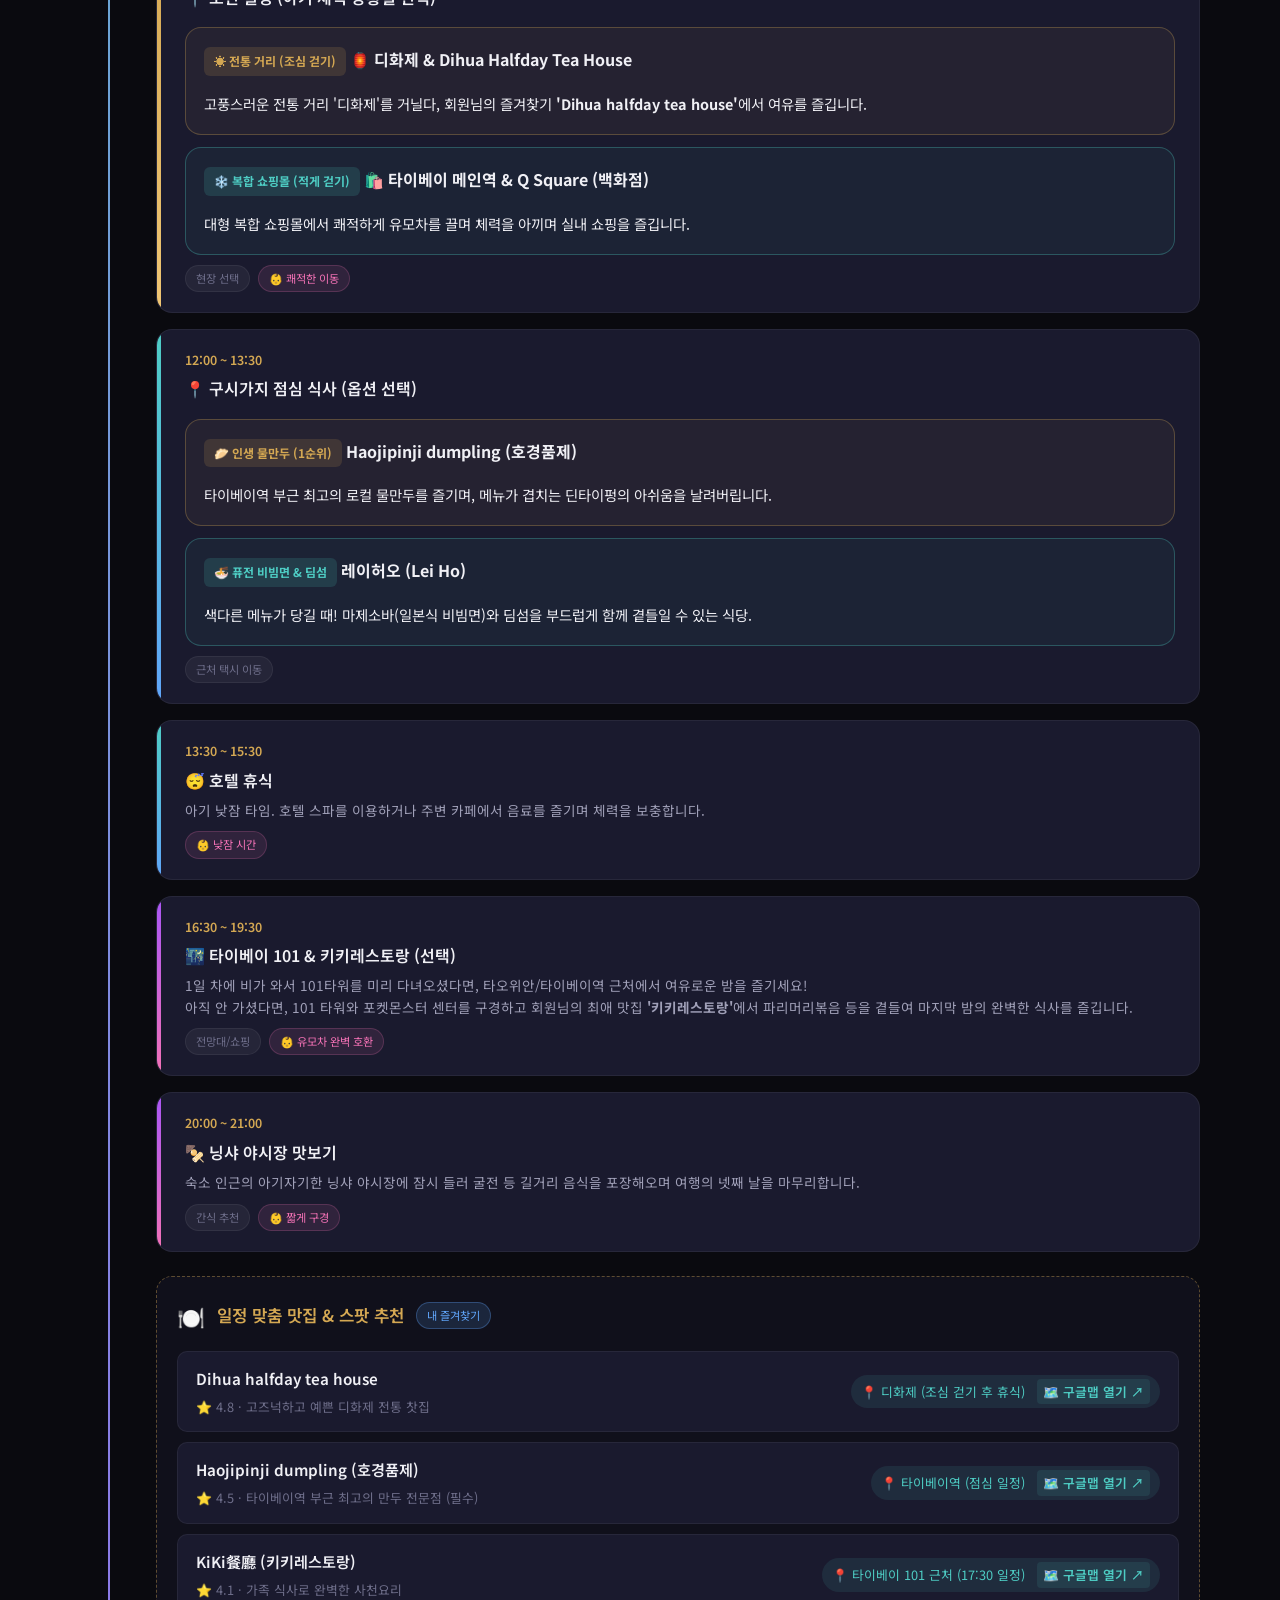
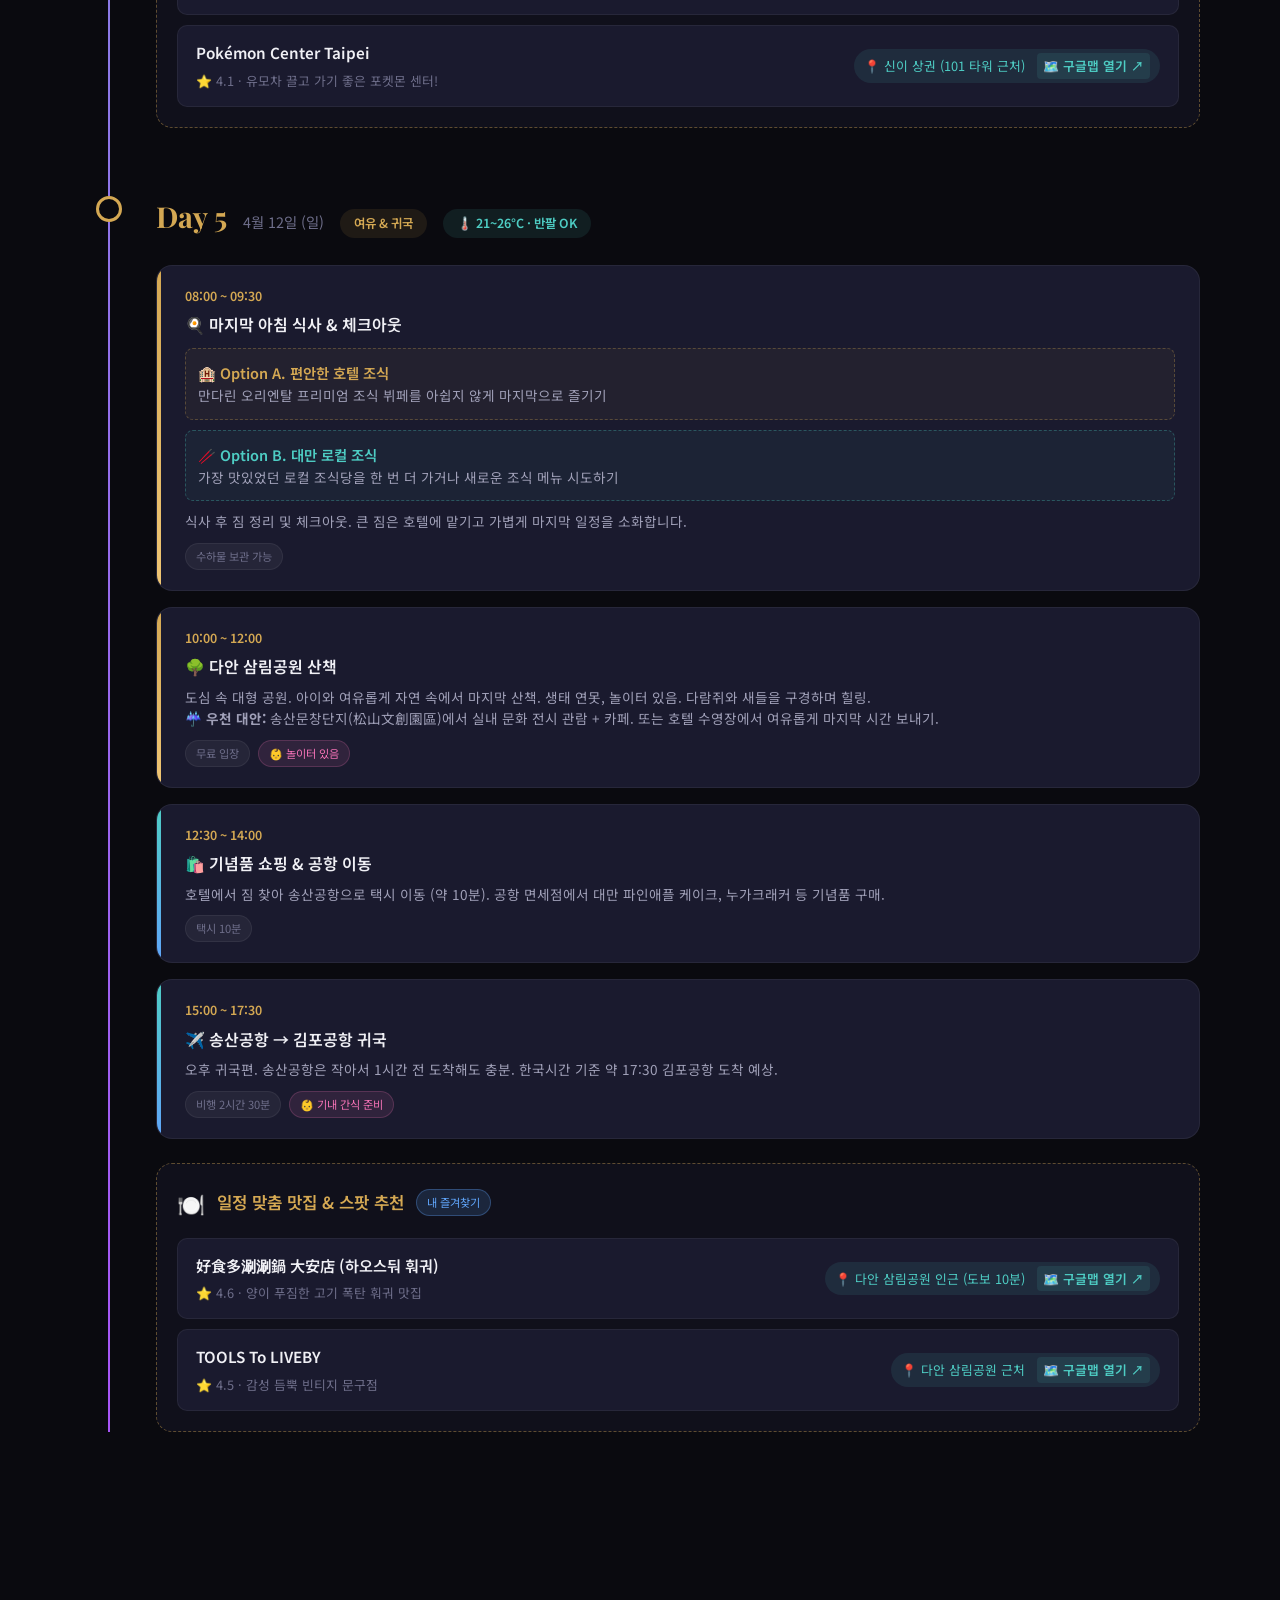
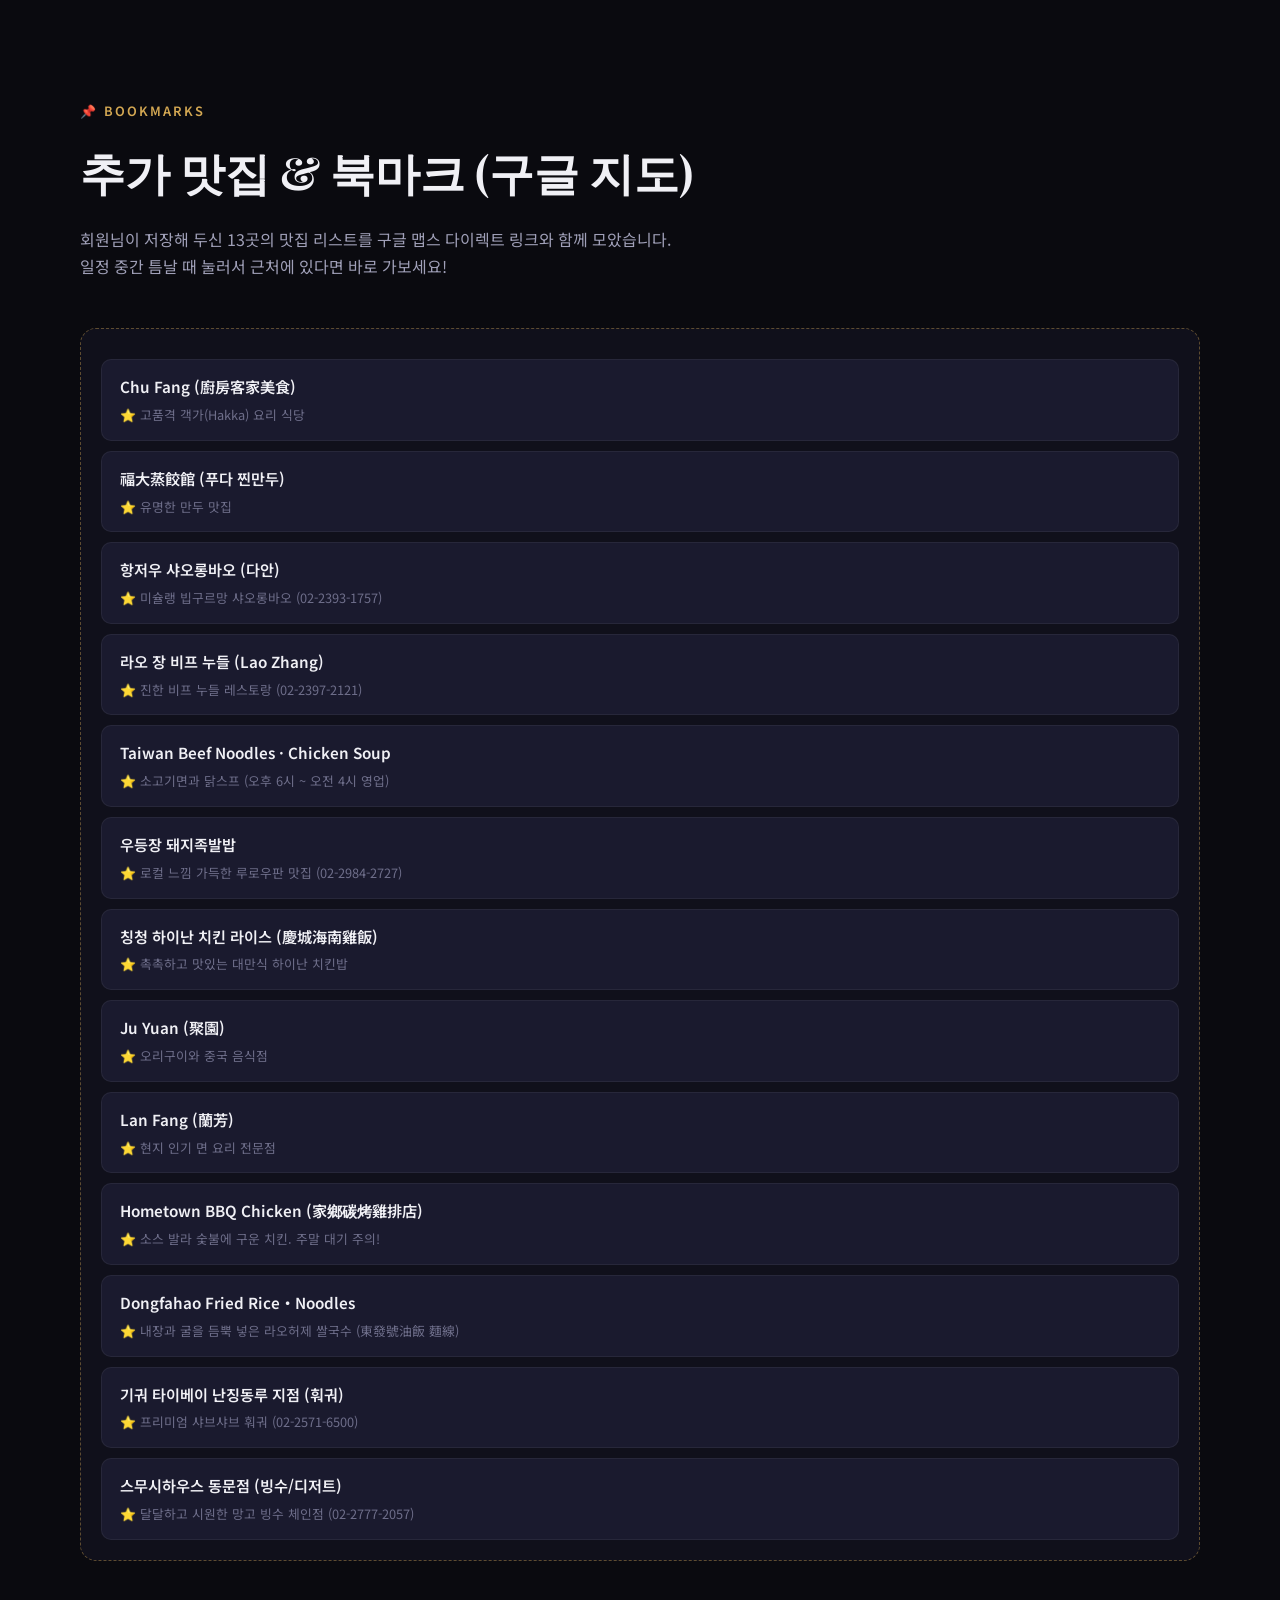
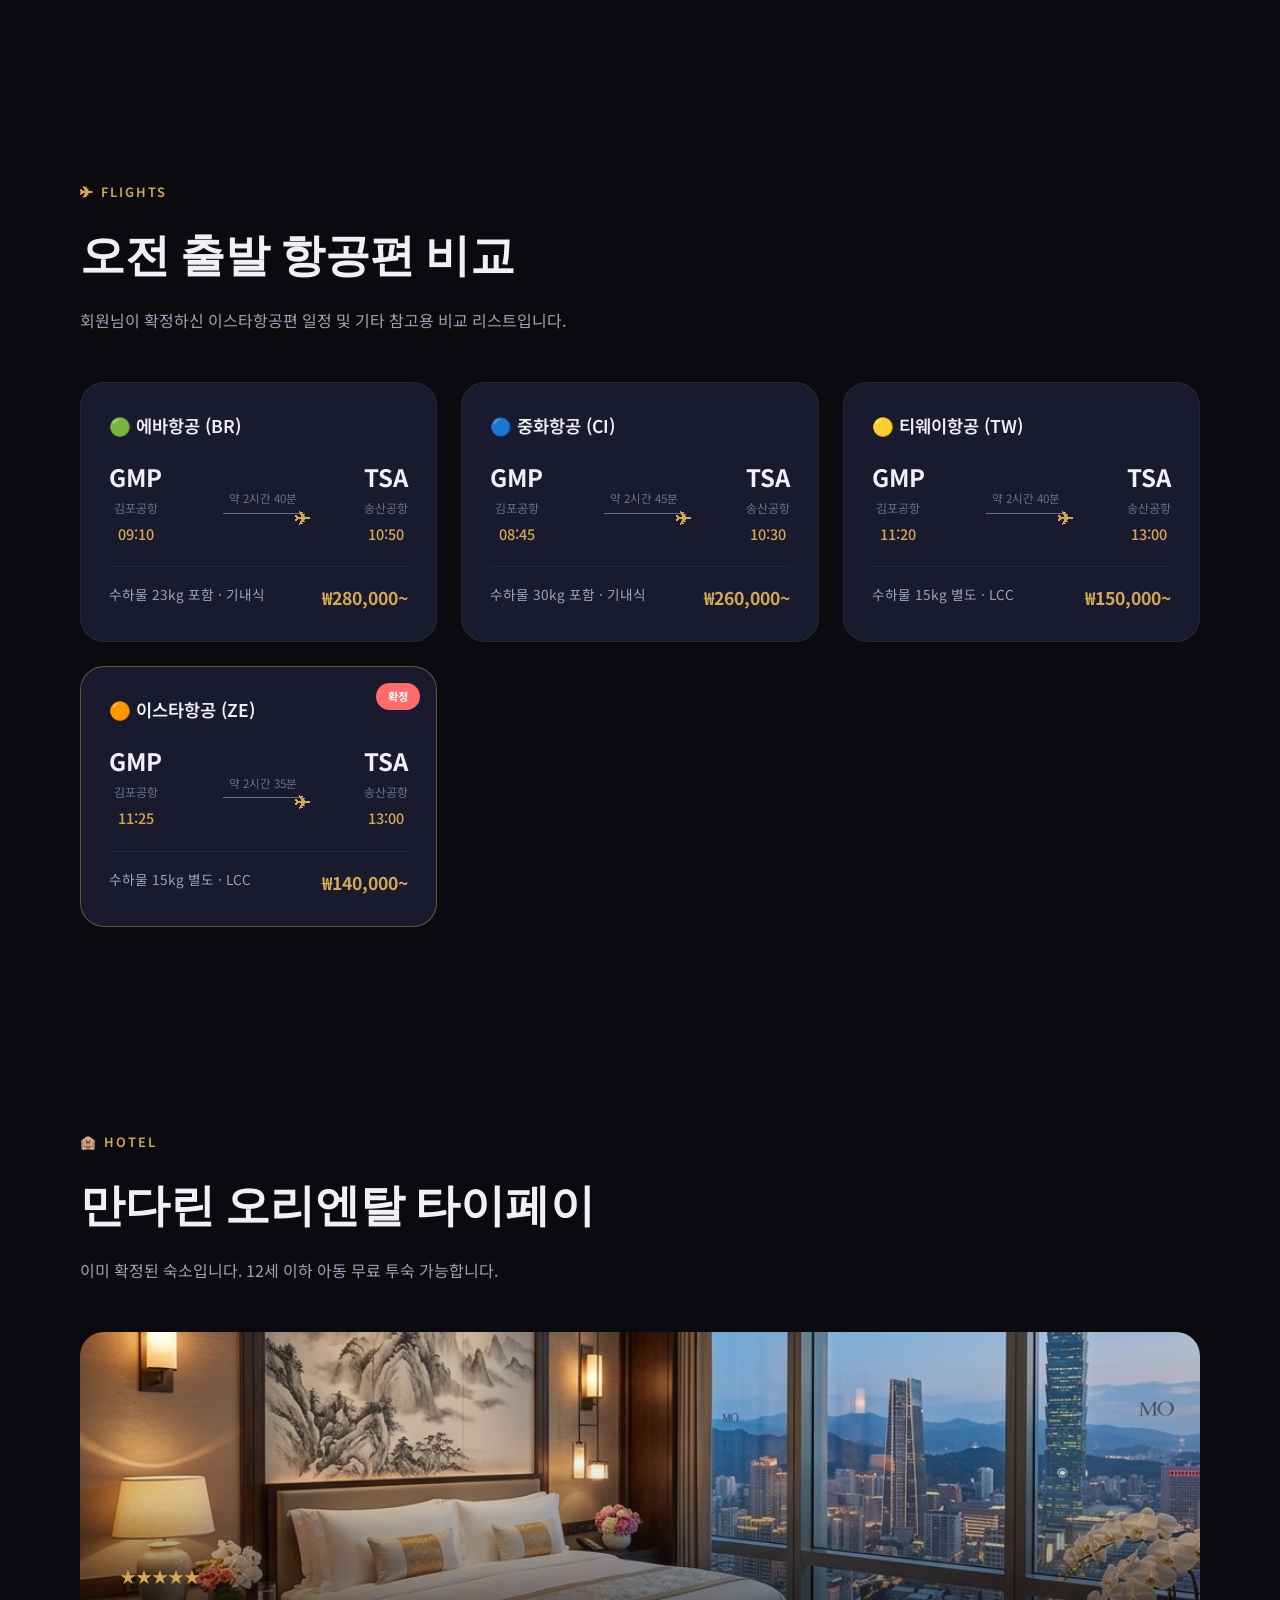
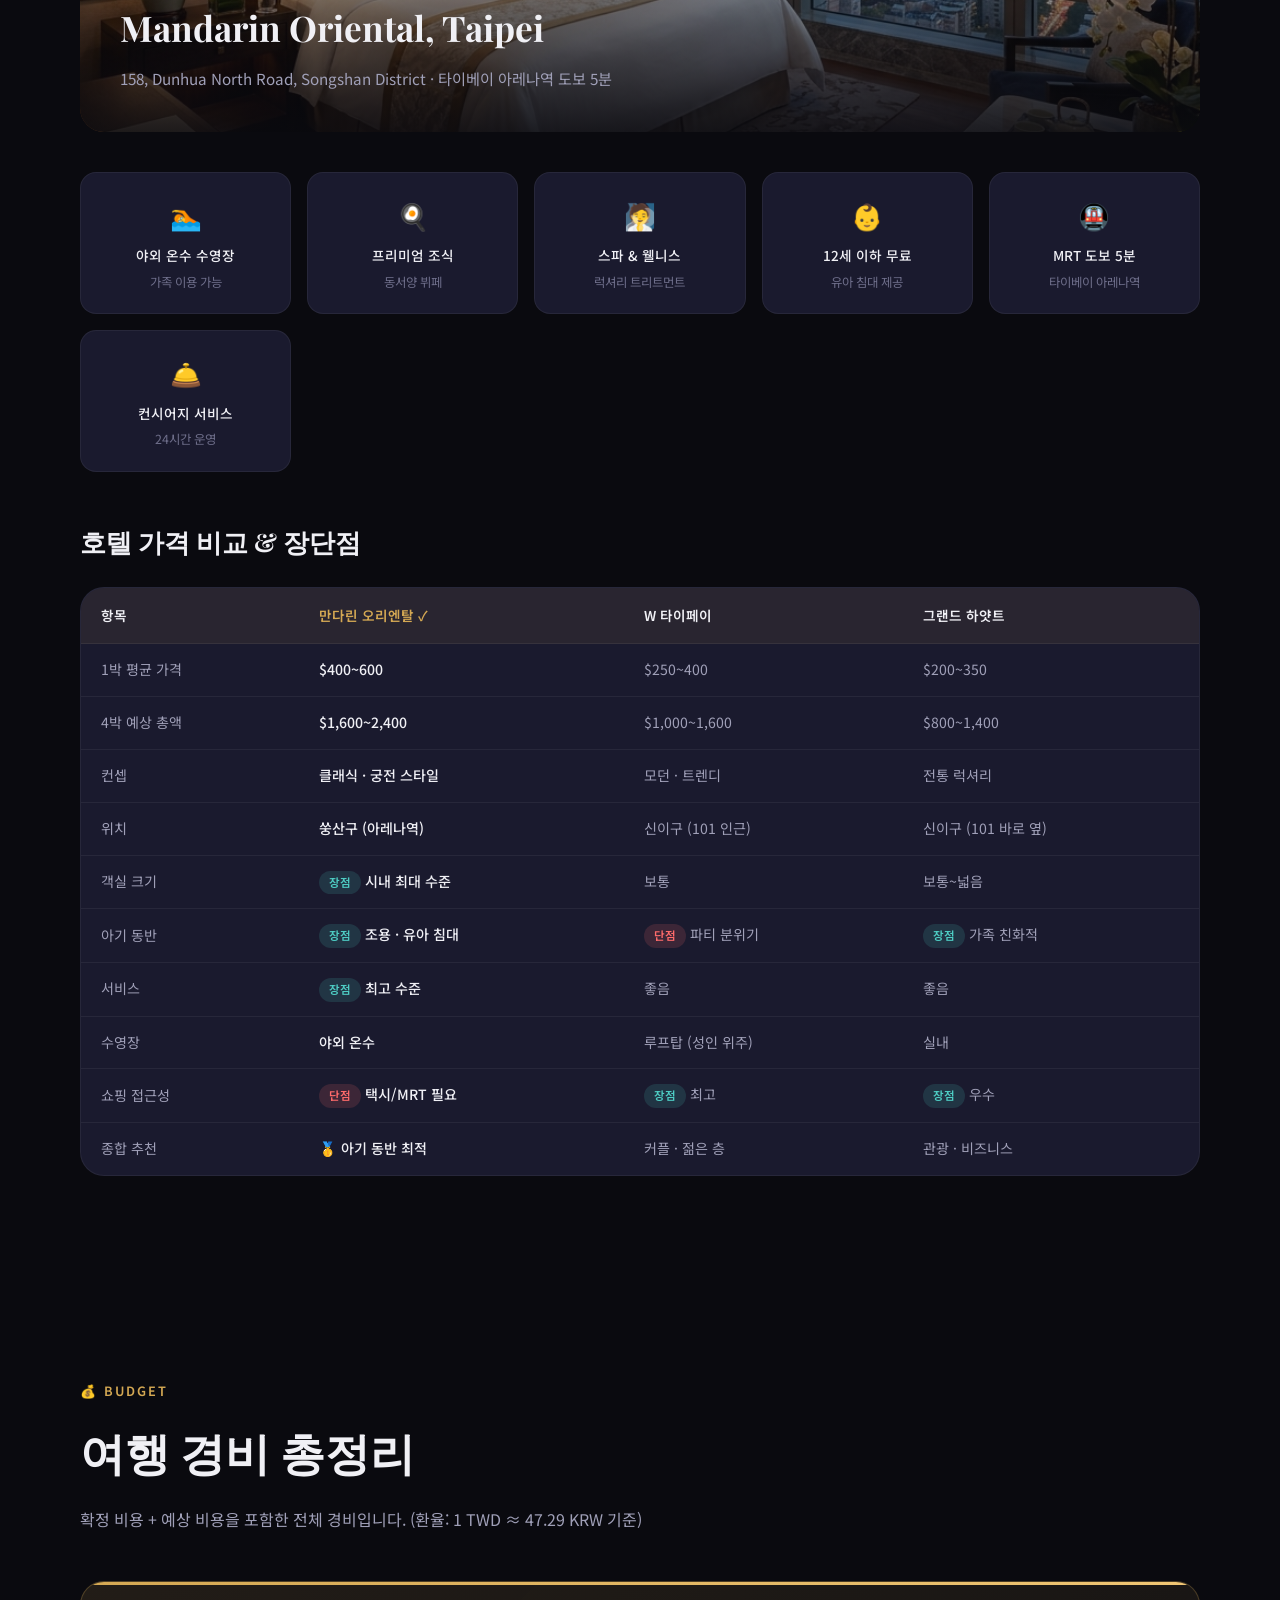
==== commit d702f2d0: "Add files via upload" ====
--- a/index.html
+++ b/index.html
@@ -12,6 +12,10 @@
 <!-- NAV -->
 <nav class="nav" id="nav">
   <div class="nav-logo">🇹🇼 台灣旅行</div>
+  <div class="lang-toggle">
+    <a href="index.html" class="lang-btn active">🇰🇷 KR</a>
+    <a href="index_en.html" class="lang-btn">🇺🇸 EN</a>
+  </div>
   <ul class="nav-links">
     <li><a href="#overview">여행 개요</a></li>
     <li><a href="#flights">항공편</a></li>
--- a/style.css
+++ b/style.css
@@ -61,6 +61,24 @@
 }
 .nav-links a:hover::after { width: 100%; }
 
+/* Language Toggle */
+.lang-toggle {
+  display: flex; gap: 8px; margin-left: auto; margin-right: 32px;
+  background: rgba(255, 255, 255, 0.05);
+  border: 1px solid var(--border-subtle);
+  border-radius: 20px; padding: 4px;
+}
+.lang-btn {
+  padding: 6px 12px; font-size: 0.75rem; font-weight: 700; color: var(--text-secondary);
+  border-radius: 16px; text-decoration: none; transition: all 0.2s;
+  display: flex; align-items: center; gap: 4px;
+}
+.lang-btn.active {
+  background: var(--accent-gold); color: #000; box-shadow: var(--shadow-glow);
+}
+.lang-btn:not(.active):hover { color: #fff; background: rgba(255, 255, 255, 0.1); }
+
+
 /* ===== HERO ===== */
 .hero {
   position: relative; height: 100vh; min-height: 700px;
@@ -89,7 +107,7 @@
   font-family: 'Playfair Display', serif; font-size: clamp(2.8rem, 6vw, 5rem);
   font-weight: 700; line-height: 1.15; margin-bottom: 16px;
   background: linear-gradient(135deg, #fff, #d4a853);
-  -webkit-background-clip: text; -webkit-text-fill-color: transparent;
+  -webkit-background-clip: text; background-clip: text; -webkit-text-fill-color: transparent;
 }
 .hero-sub {
   font-size: 1.15rem; color: var(--text-secondary); margin-bottom: 36px;
